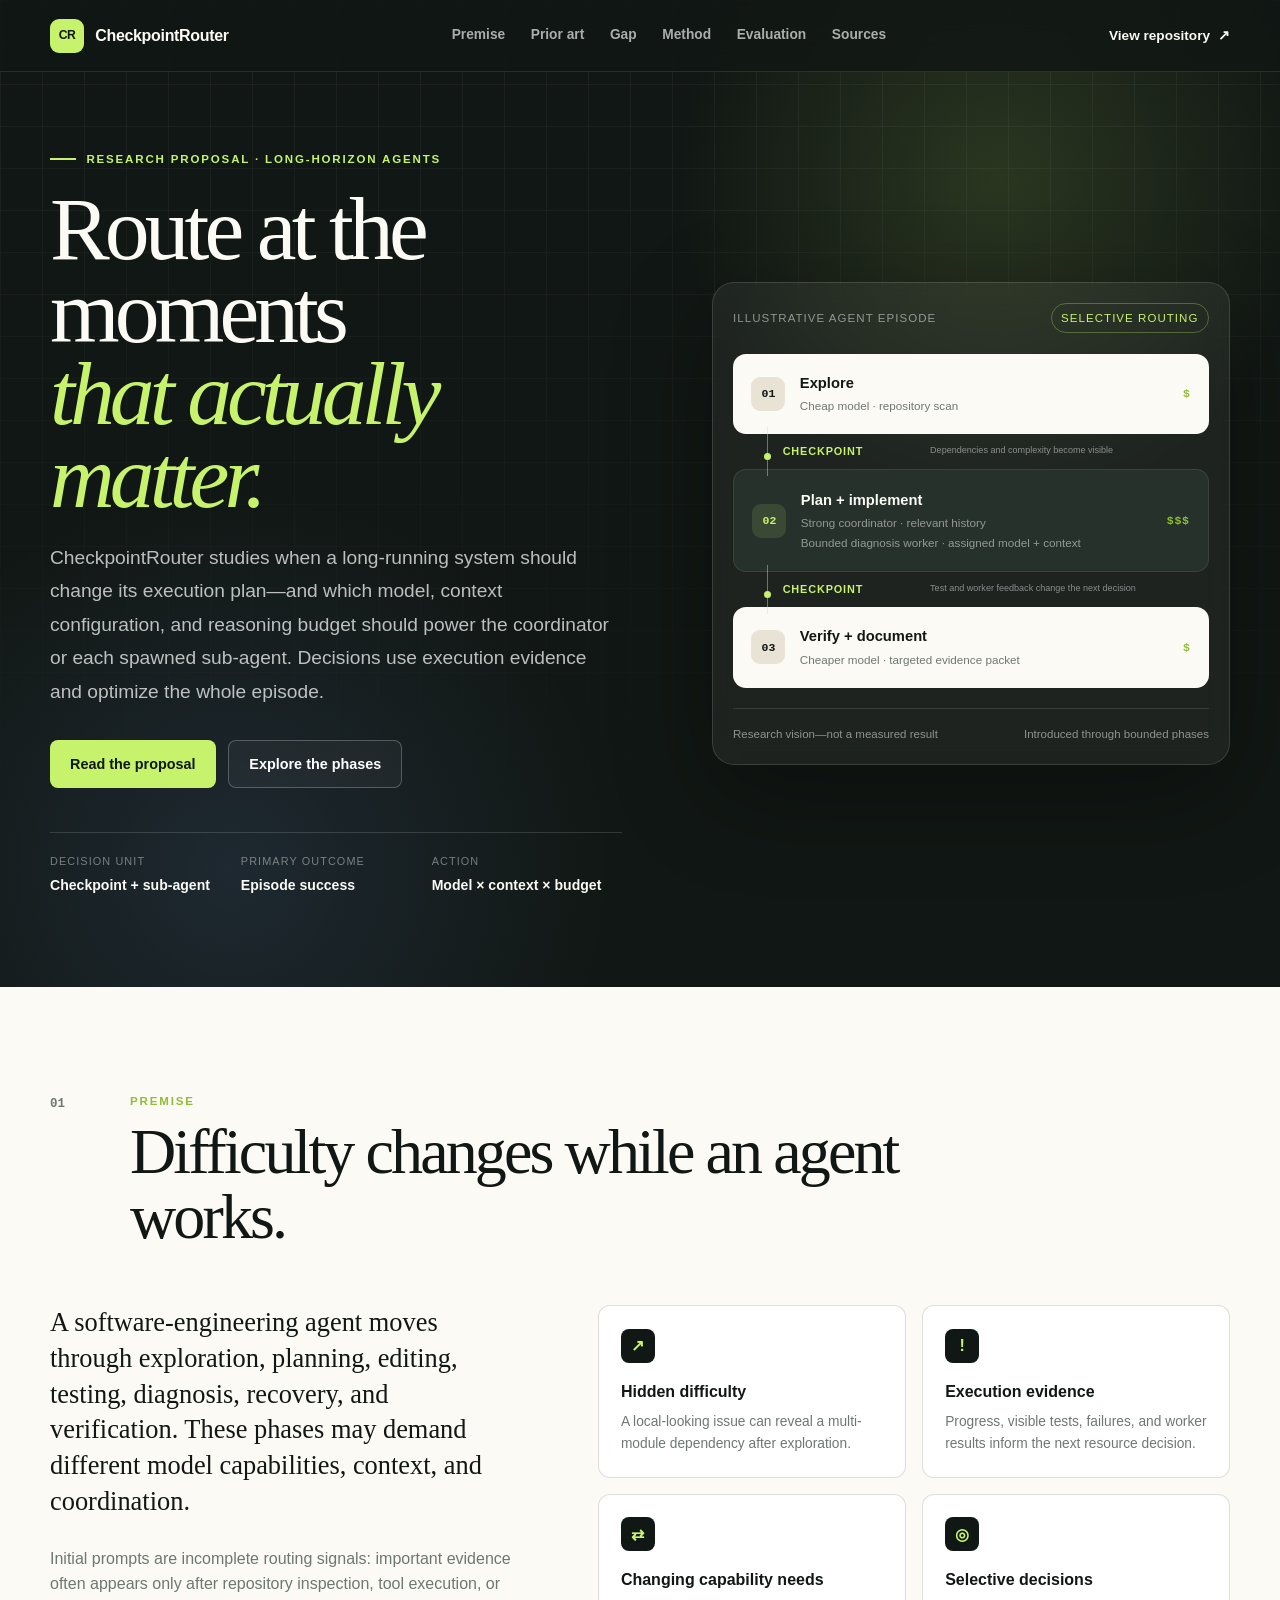
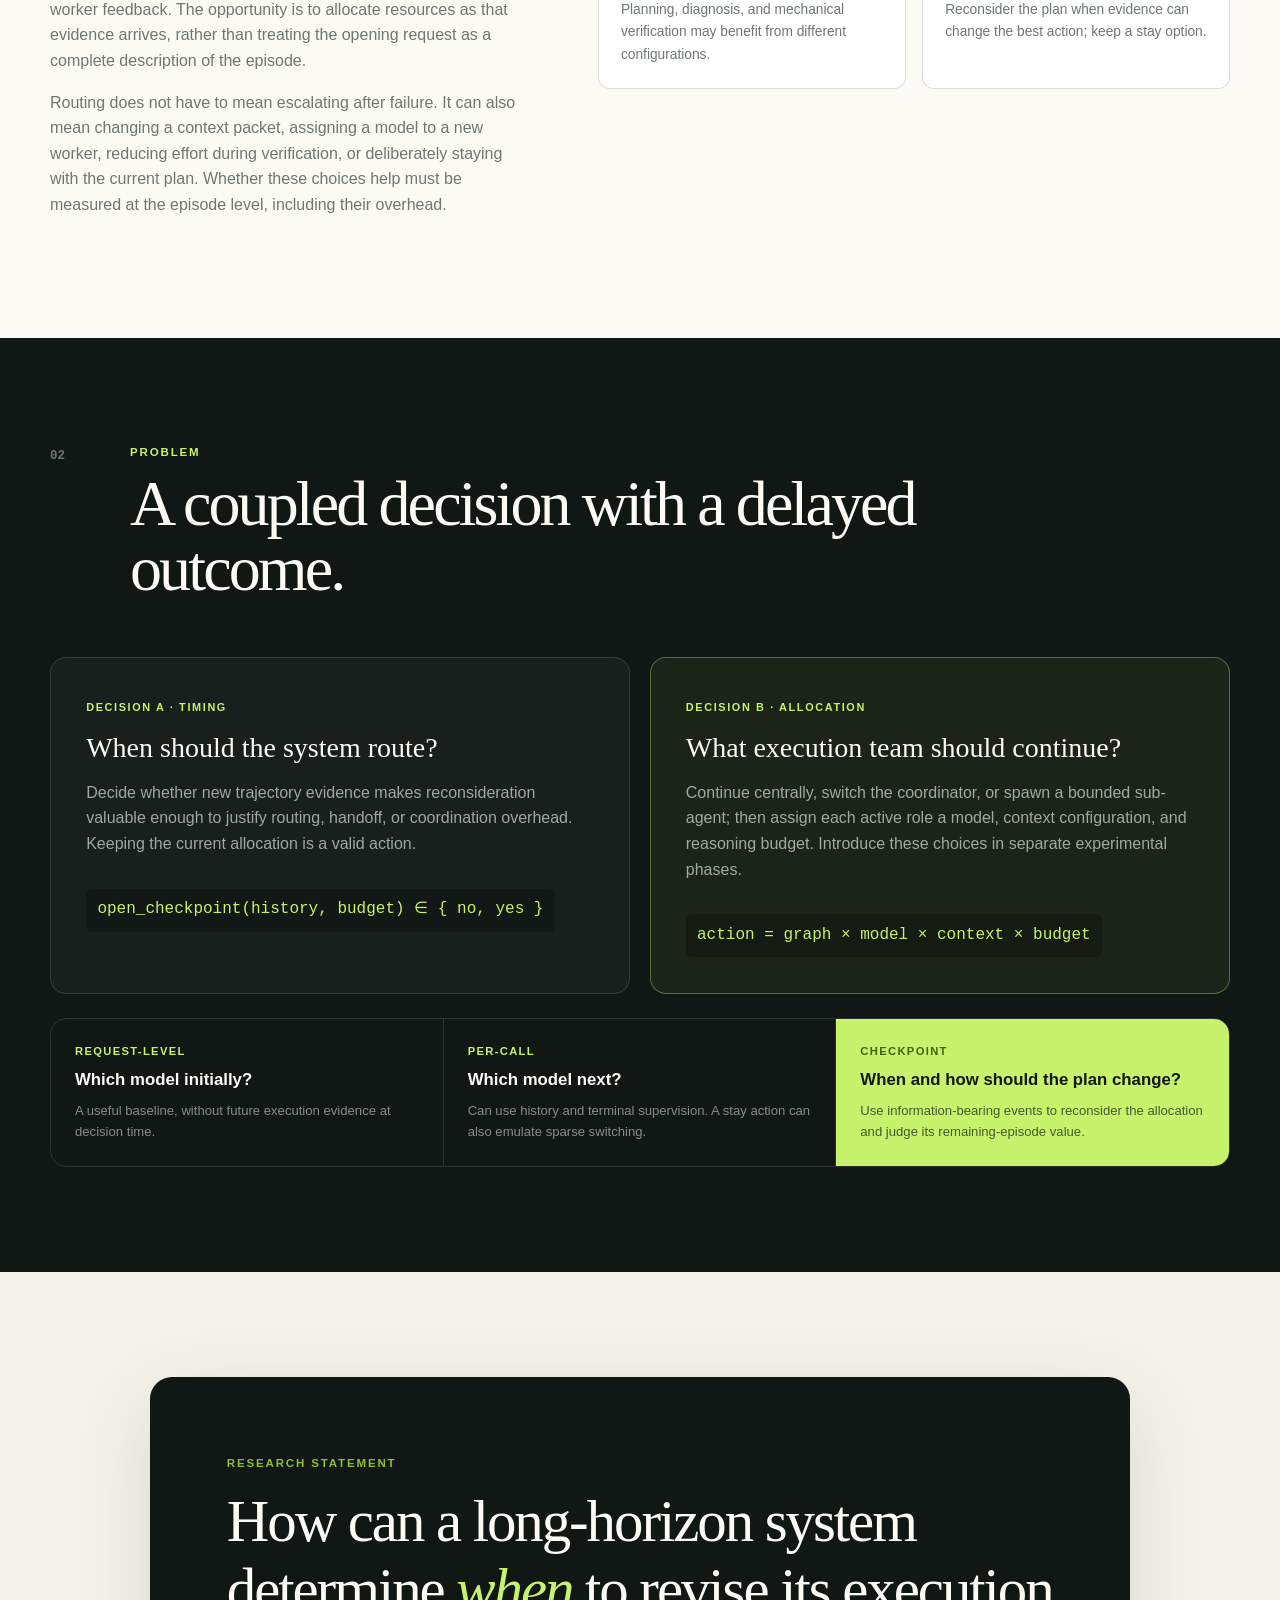
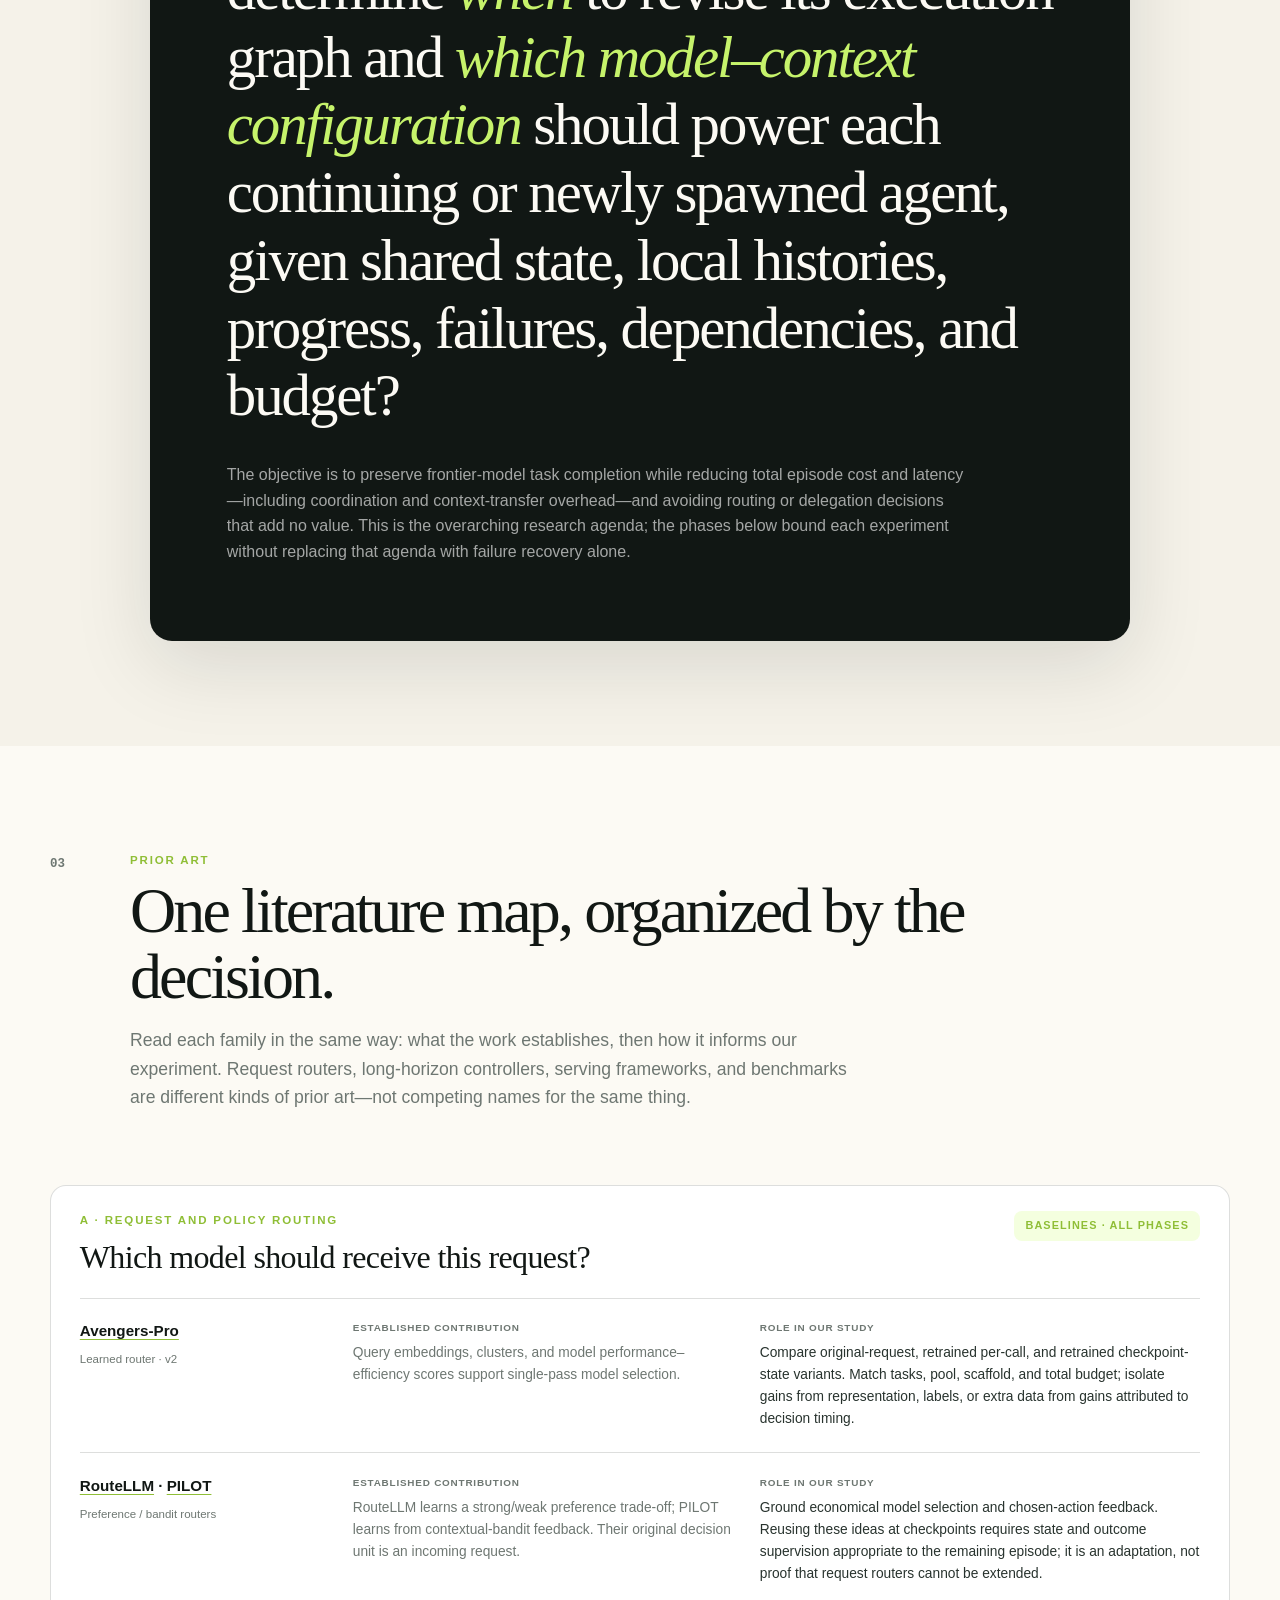
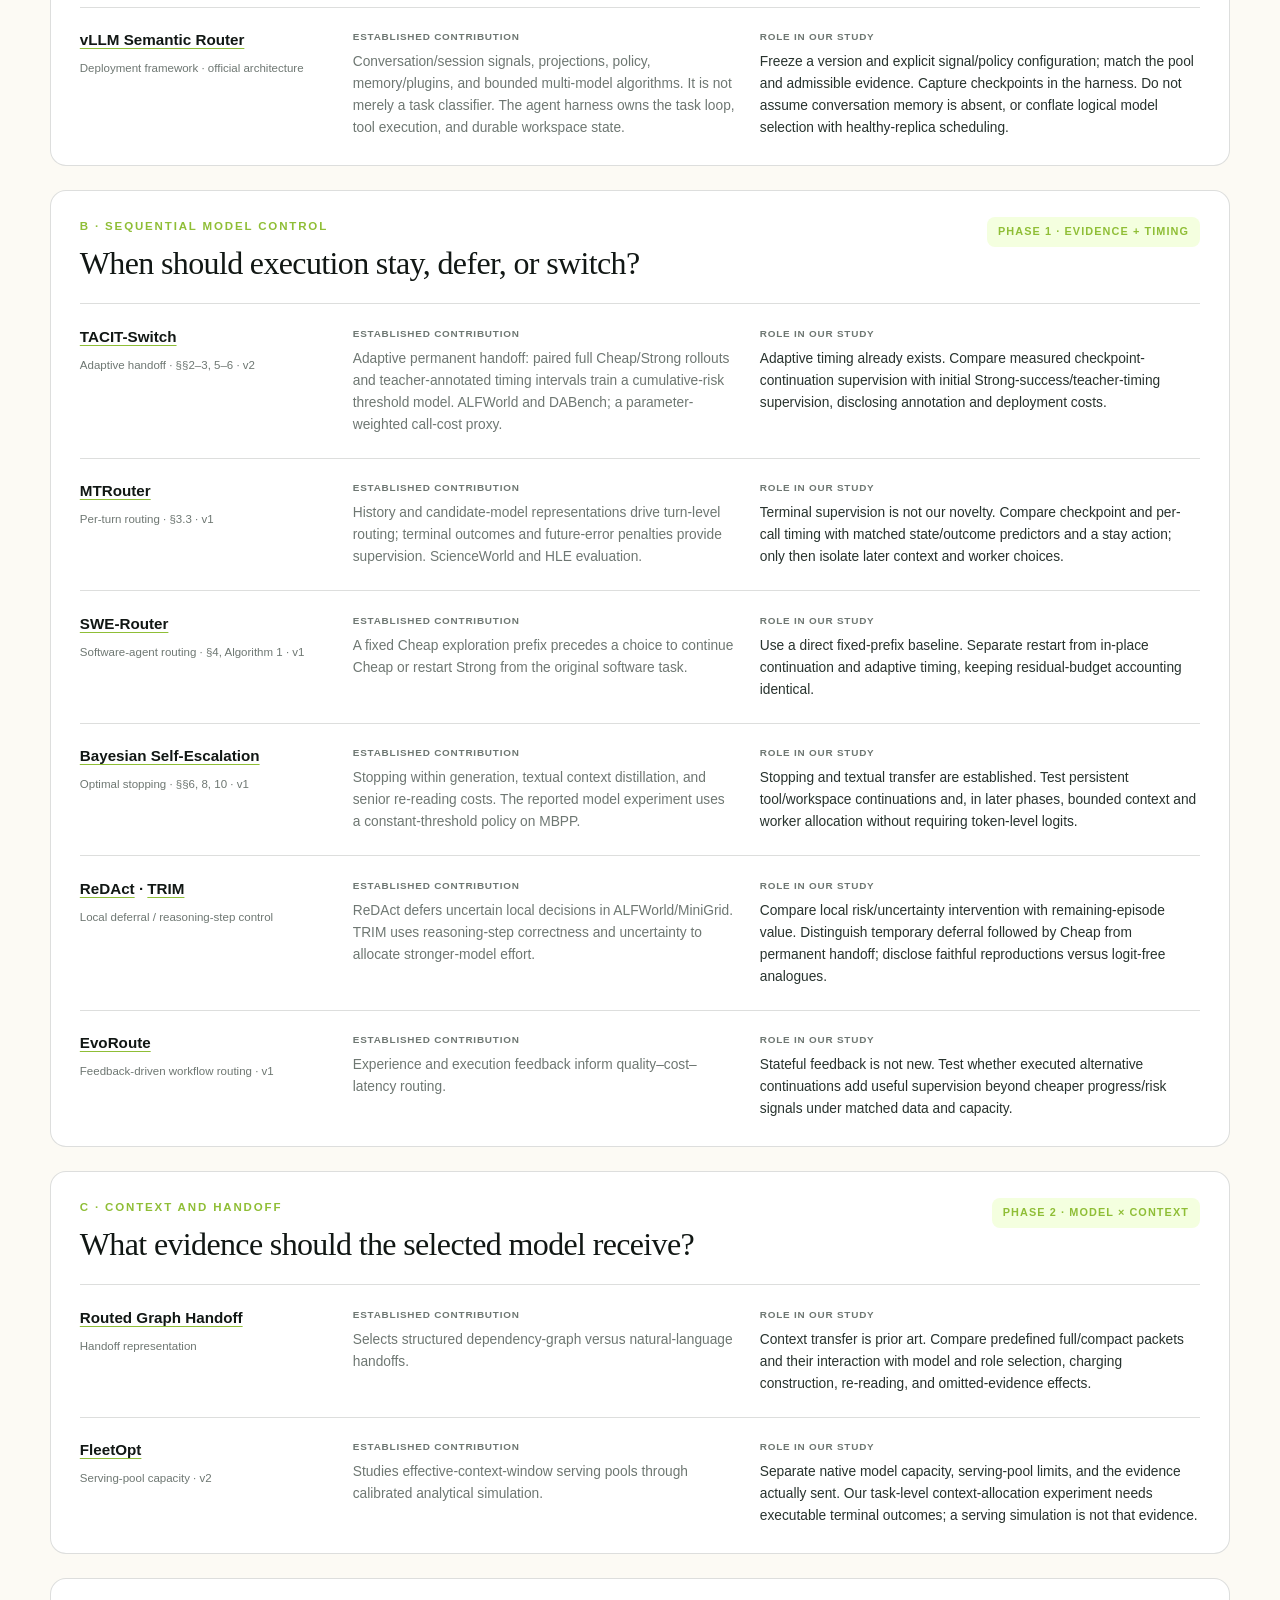
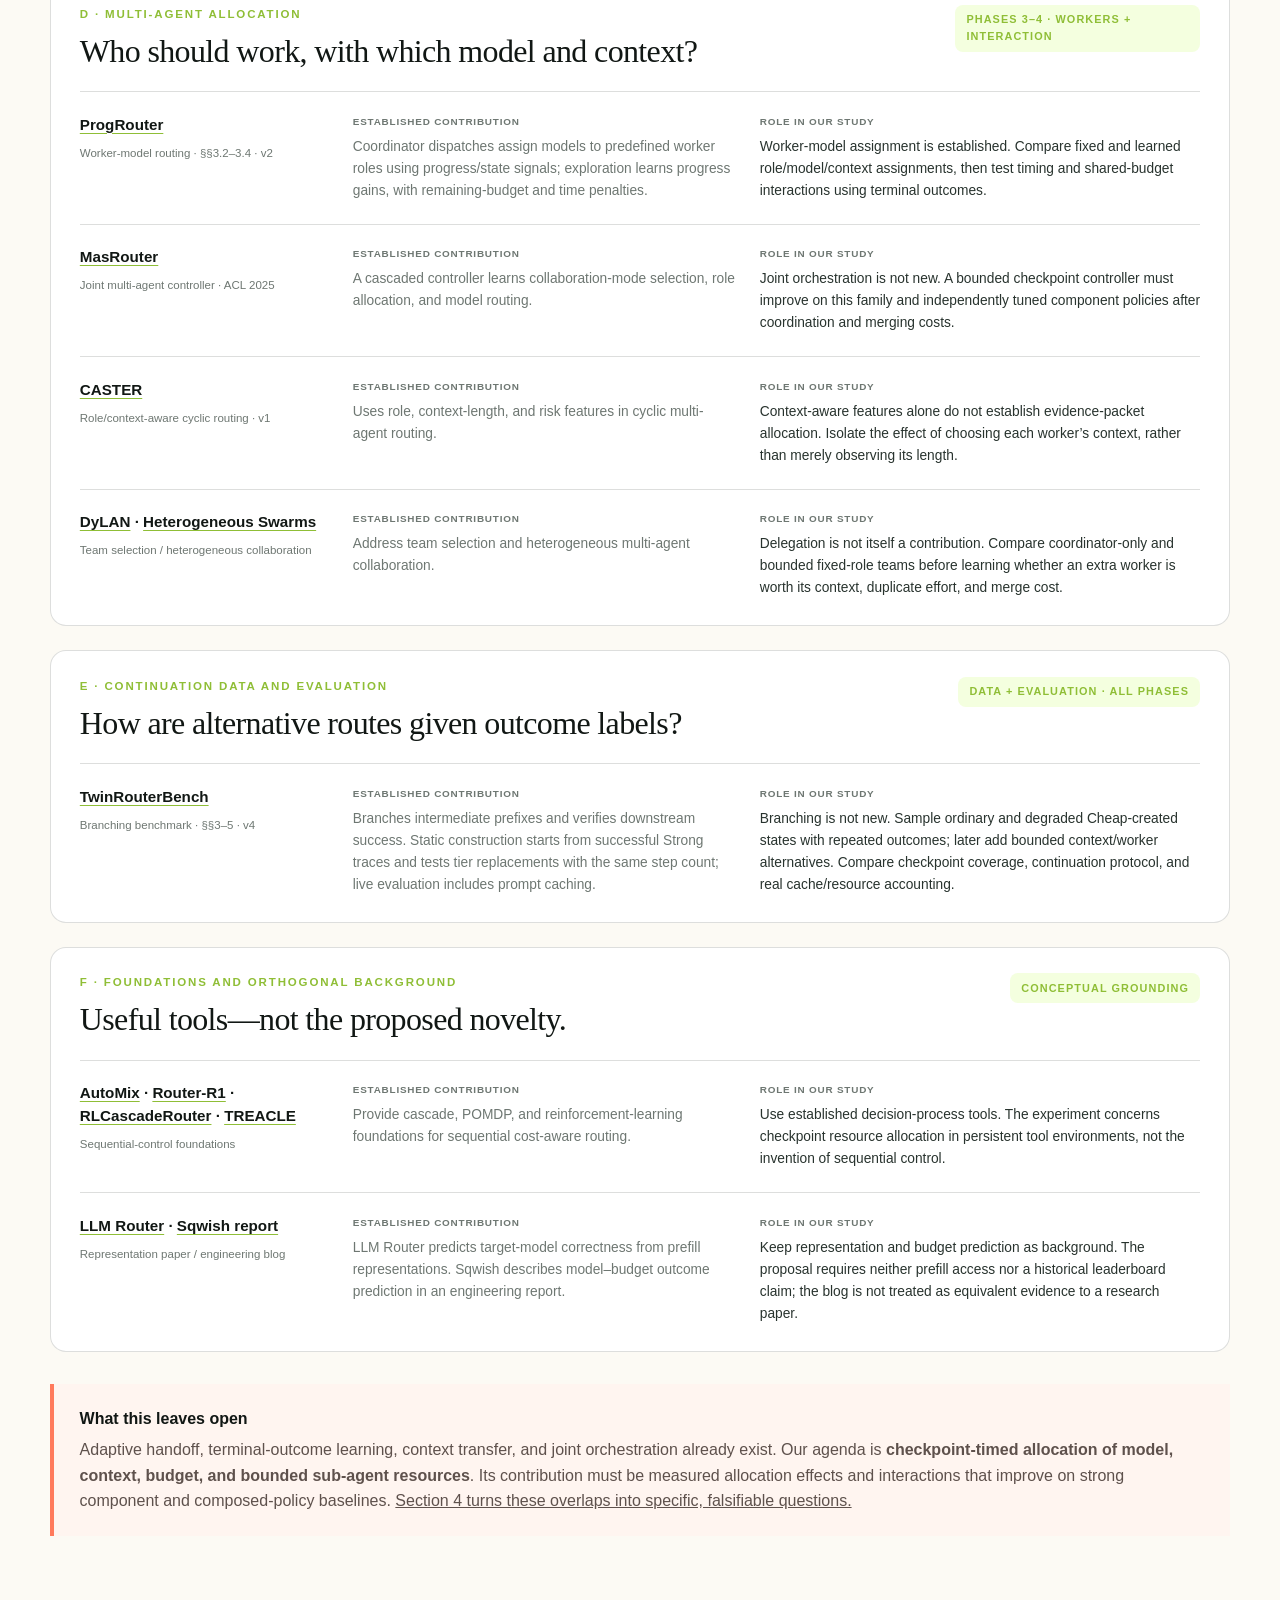
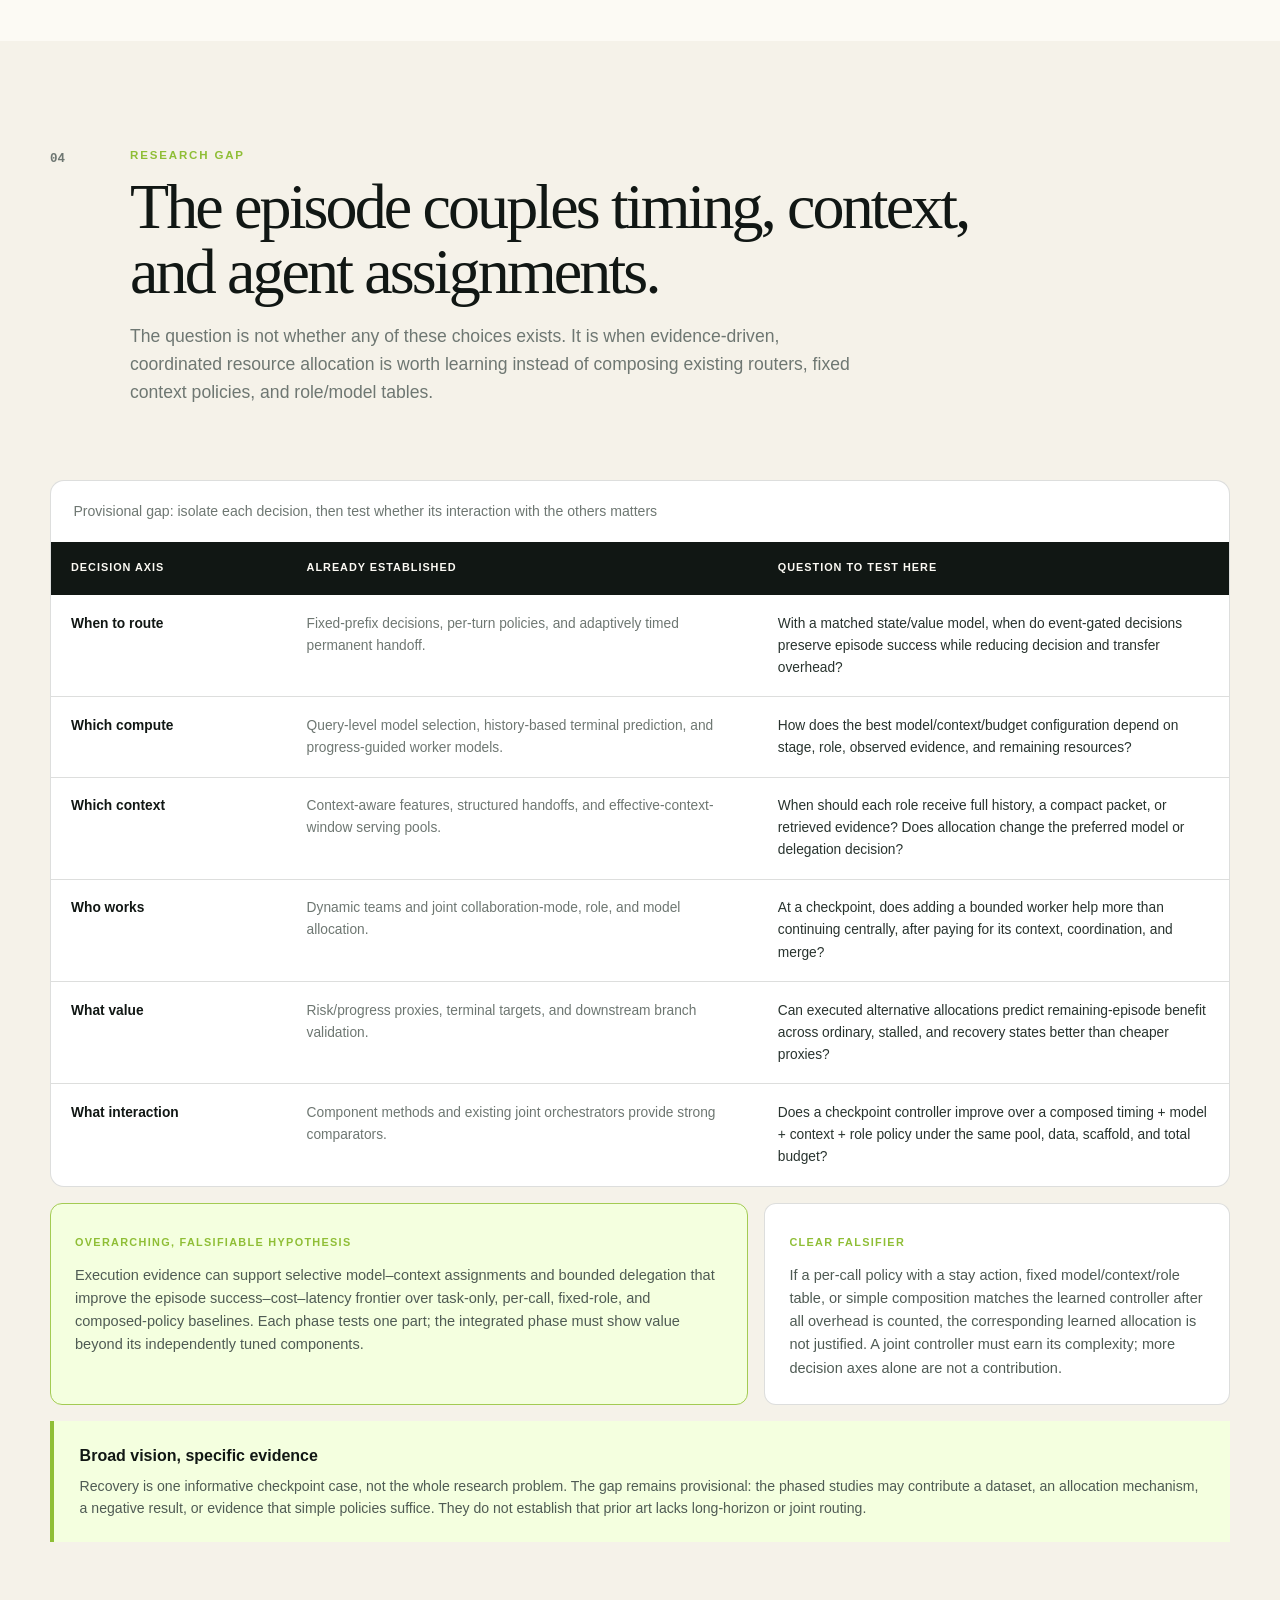
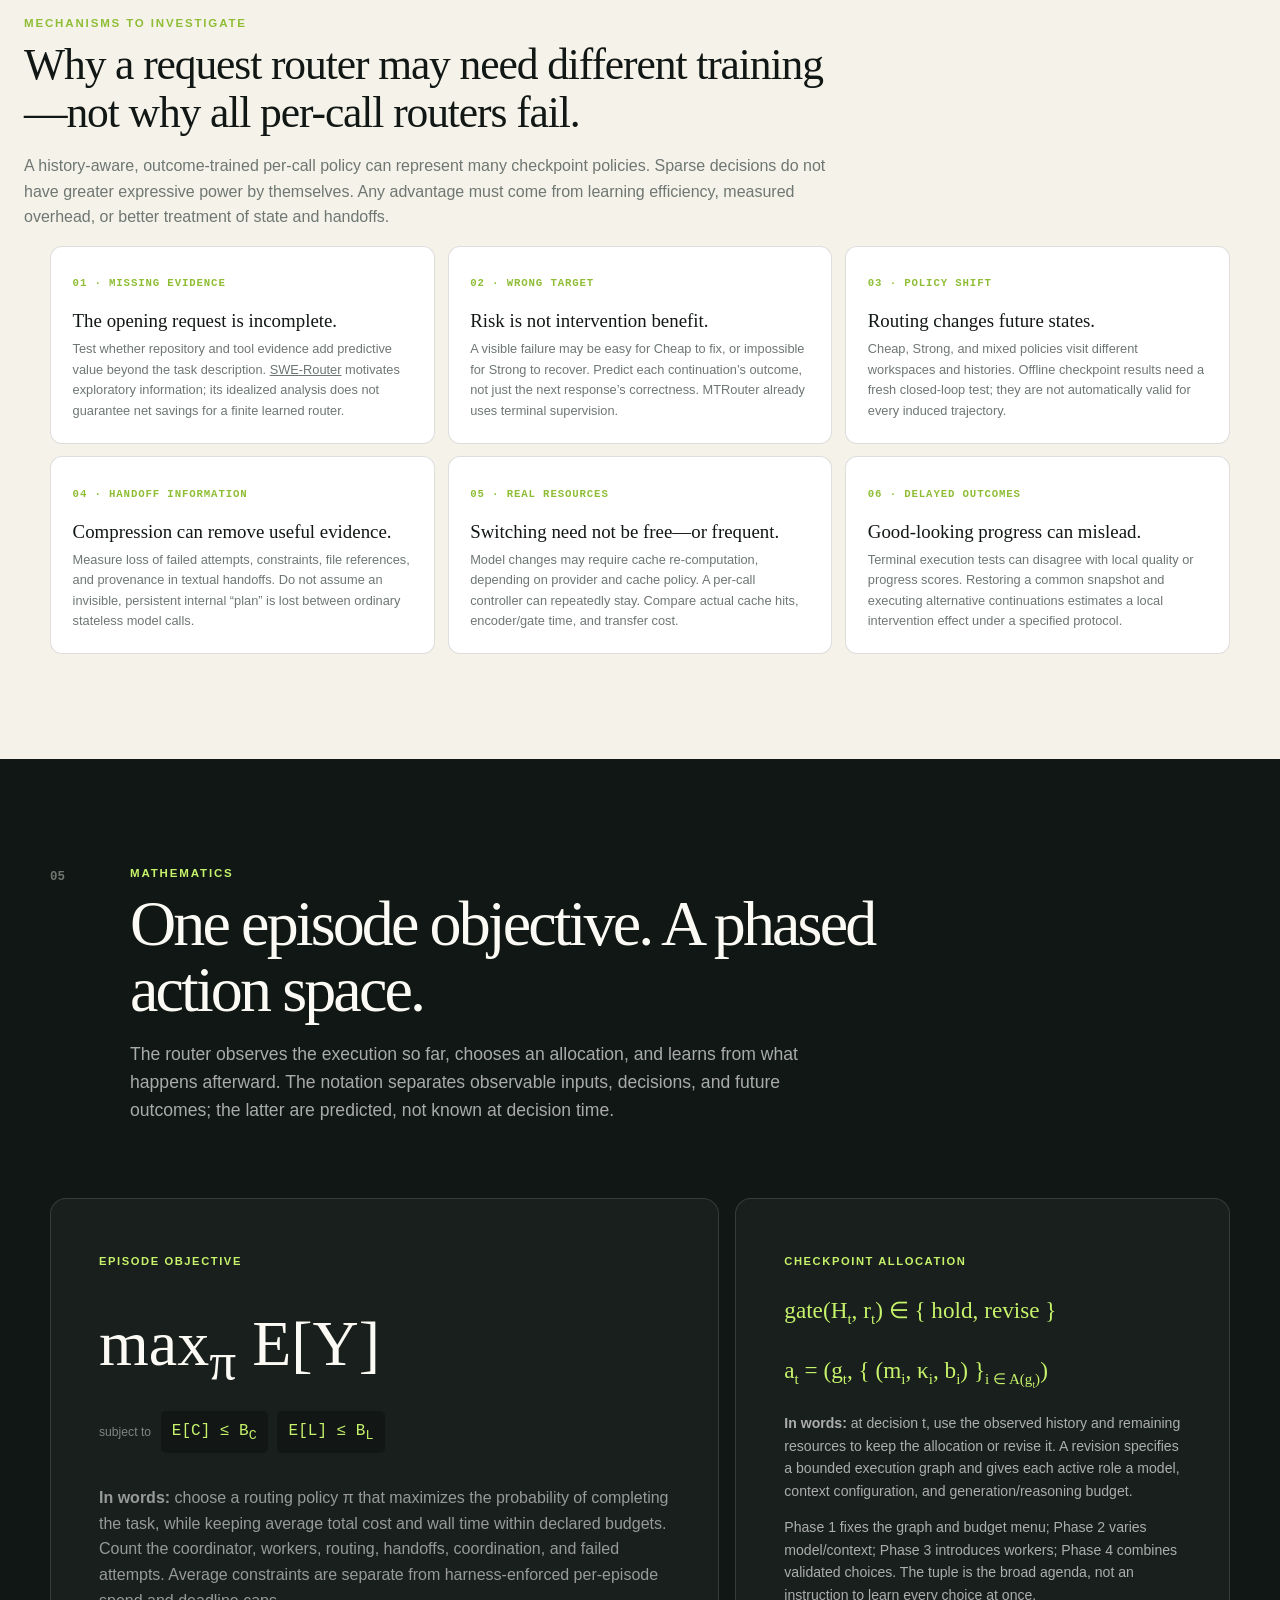
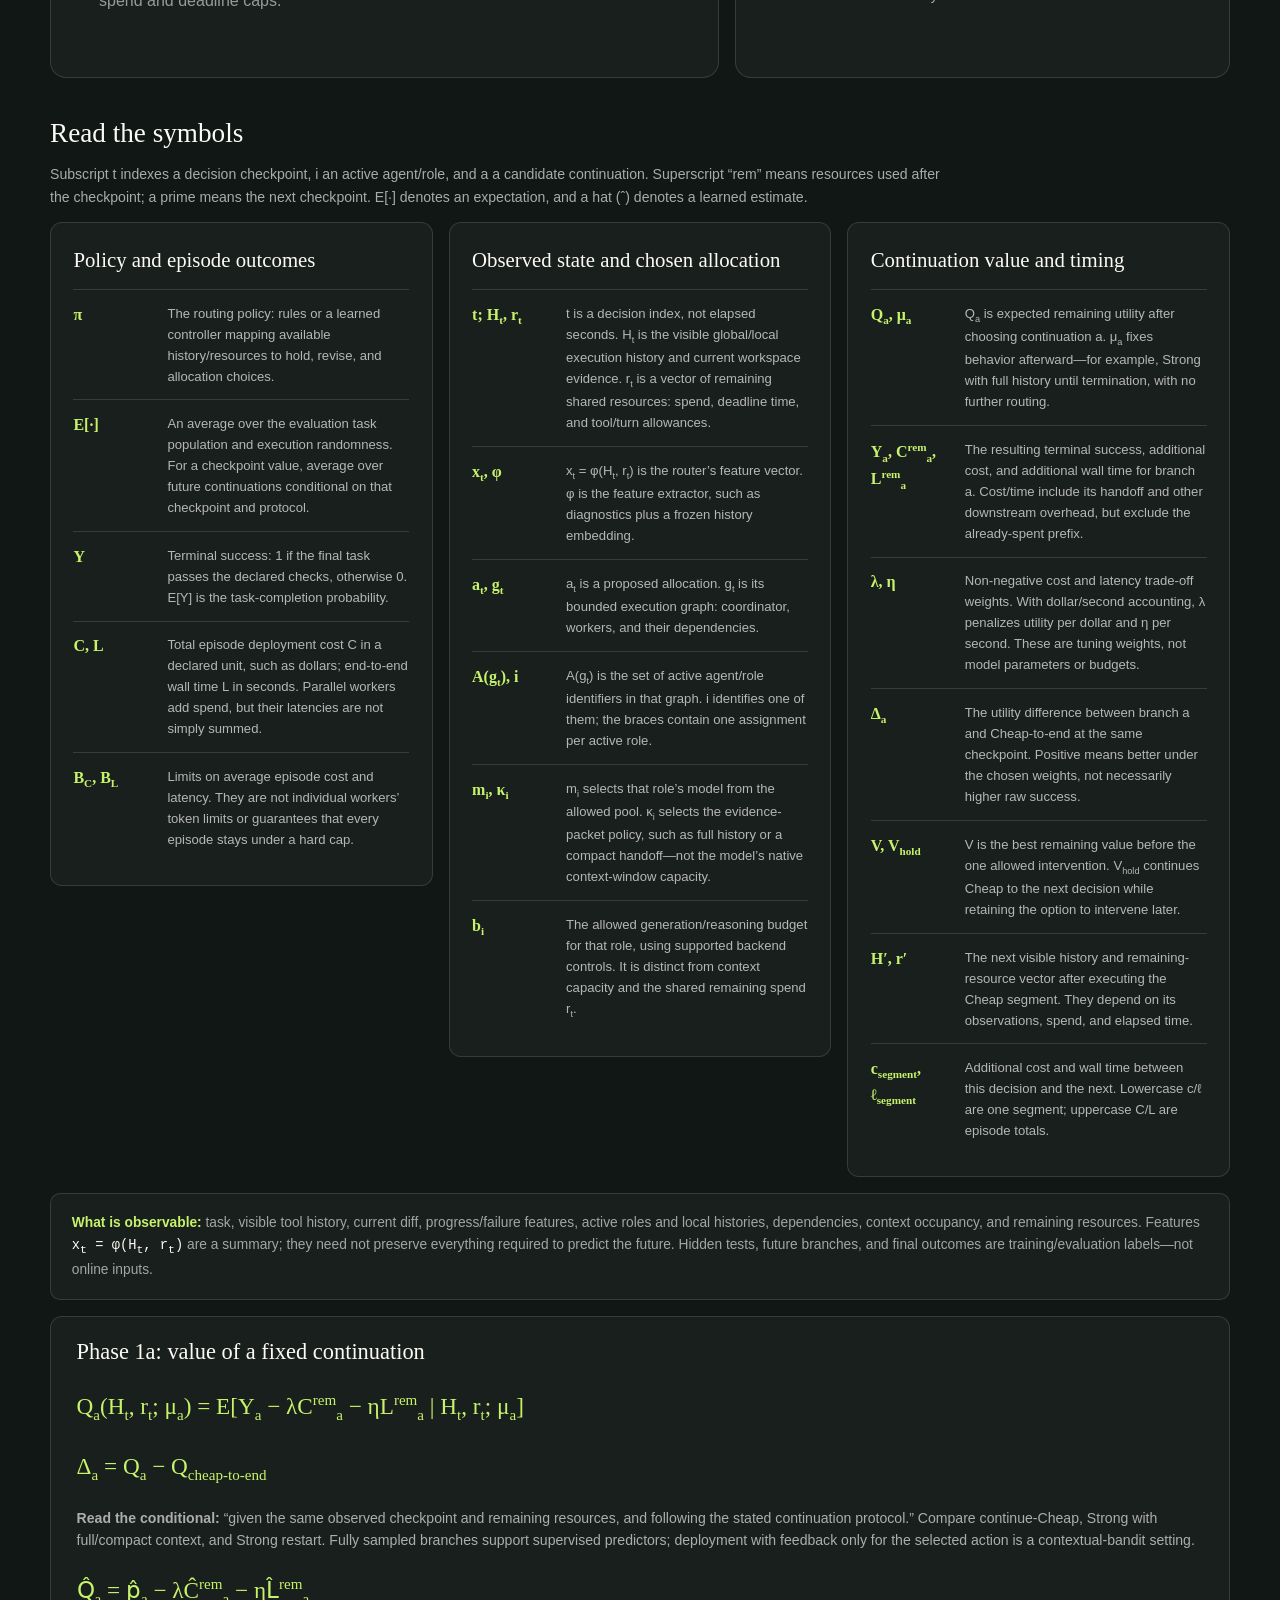
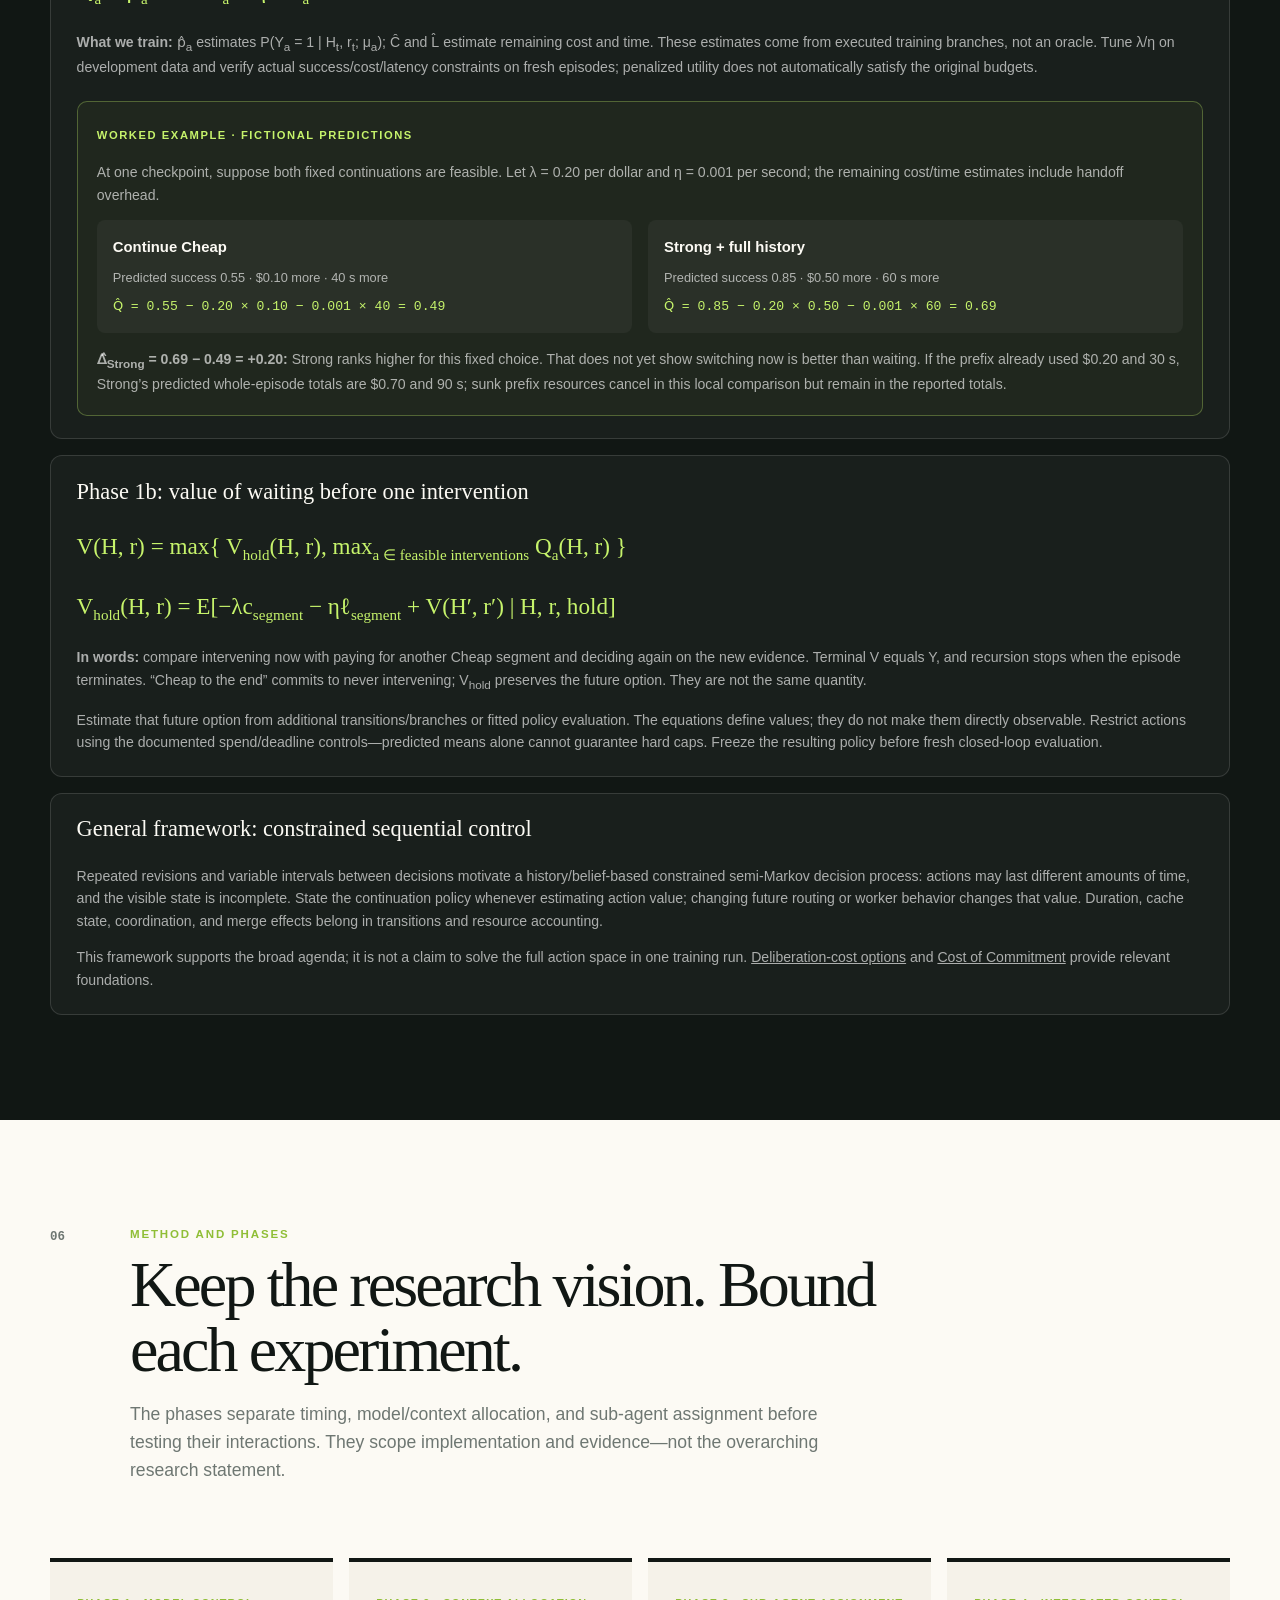
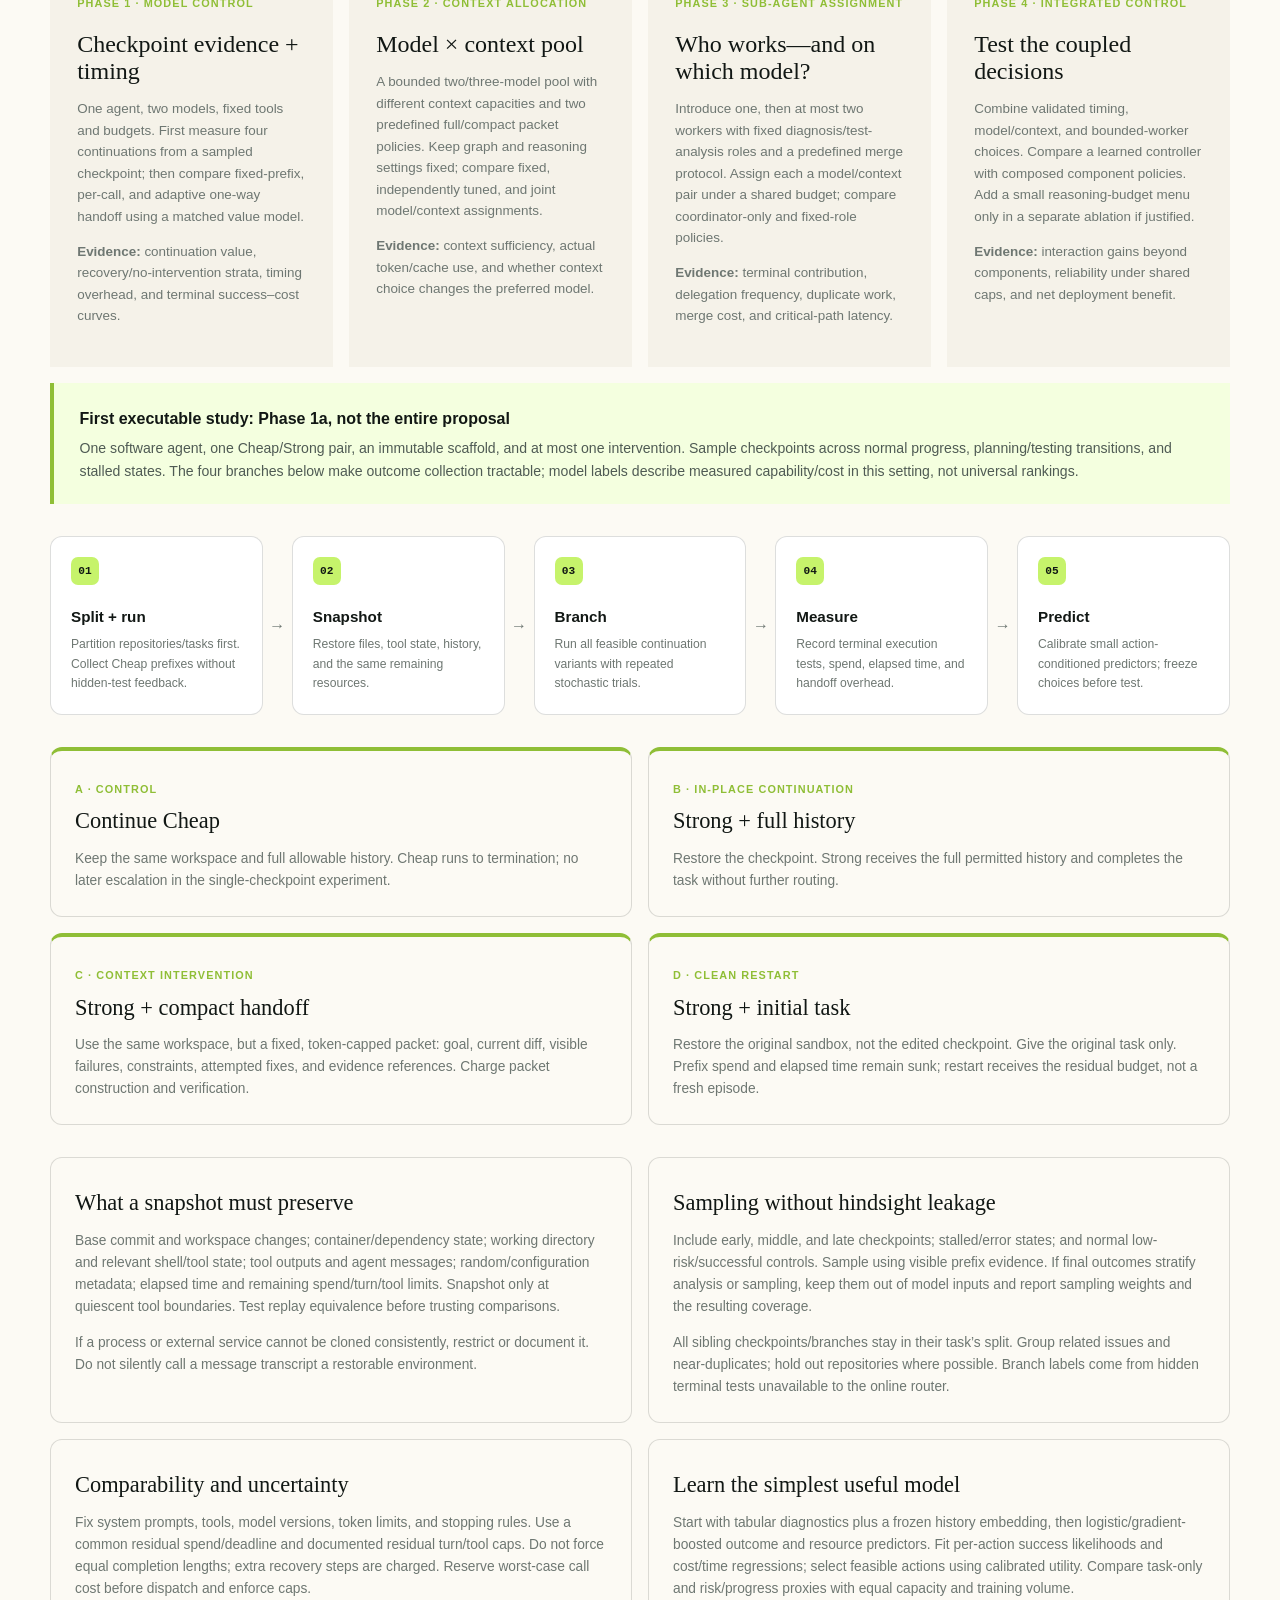
==== docs/index.html @ b7d8147a "Align prior art and explain checkpoint routing notation" ====
<!doctype html>
<html lang="en">
  <head>
    <meta charset="utf-8" />
    <meta name="viewport" content="width=device-width, initial-scale=1" />
    <meta name="description" content="CheckpointRouter: checkpoint-aware model, context, budget, and sub-agent routing for long-horizon AI systems, with a phased experimental plan." />
    <meta name="theme-color" content="#111714" />
    <meta property="og:title" content="CheckpointRouter — Long-Horizon Agent Routing" />
    <meta property="og:description" content="Selective model, context, and sub-agent routing at meaningful execution checkpoints. Broad research vision, bounded experimental phases." />
    <meta property="og:type" content="website" />
    <title>CheckpointRouter — Long-Horizon Agent Routing</title>
    <link rel="icon" href="assets/favicon.svg" type="image/svg+xml" />
    <link rel="stylesheet" href="styles.css" />
    <script src="app.js" defer></script>
  </head>
  <body>
    <a class="skip-link" href="#main">Skip to content</a>
    <header class="site-header" data-header>
      <a class="brand" href="#top" aria-label="CheckpointRouter home">
        <span class="brand-mark" aria-hidden="true">CR</span><span>CheckpointRouter</span>
      </a>
      <nav class="desktop-nav" aria-label="Primary navigation">
        <a href="#premise">Premise</a><a href="#prior-art">Prior art</a><a href="#gap">Gap</a>
        <a href="#method">Method</a><a href="#evaluation">Evaluation</a><a href="#sources">Sources</a>
      </nav>
      <details class="mobile-nav" data-mobile-nav>
        <summary>Contents</summary>
        <nav aria-label="Mobile navigation">
          <a href="#premise">Premise</a><a href="#research-statement">Research question</a>
          <a href="#prior-art">Prior art</a><a href="#gap">Research gap</a>
          <a href="#formalization">Mathematics</a><a href="#method">Method</a>
          <a href="#phases">Experimental phases</a><a href="#data">Data</a><a href="#evaluation">Evaluation</a>
          <a href="#opportunity">Context &amp; sub-agent opportunities</a><a href="#sources">Sources</a>
        </nav>
      </details>
      <a class="header-cta" href="https://github.com/cs24mtech15016-oss/ai-gateway-ops" target="_blank" rel="noreferrer">
        View repository <span aria-hidden="true">↗</span>
      </a>
    </header>

    <main id="main">
      <section class="hero" id="top">
        <div class="hero-grid">
          <div class="hero-copy reveal">
            <div class="eyebrow"><span></span> Research proposal · long-horizon agents</div>
            <h1>Route at the moments <em>that actually matter.</em></h1>
            <p class="hero-lede">
              CheckpointRouter studies when a long-running system should change its execution
              plan—and which model, context configuration, and reasoning budget should power the
              coordinator or each spawned sub-agent. Decisions use execution evidence and optimize
              the whole episode.
            </p>
            <div class="hero-actions">
              <a class="button button-primary" href="#research-statement">Read the proposal</a>
              <a class="button button-secondary" href="#phases">Explore the phases</a>
            </div>
            <dl class="hero-facts" aria-label="Research scope">
              <div><dt>Decision unit</dt><dd>Checkpoint + sub-agent</dd></div>
              <div><dt>Primary outcome</dt><dd>Episode success</dd></div>
              <div><dt>Action</dt><dd>Model × context × budget</dd></div>
            </dl>
          </div>
          <div class="episode-card reveal" aria-label="Illustrative long-horizon episode; not a reported result or the full Phase 1 protocol">
            <div class="card-topline"><span>Illustrative agent episode</span><span class="live-pill">selective routing</span></div>
            <div class="episode-flow">
              <article class="episode-step is-cheap">
                <span class="step-index">01</span><div><strong>Explore</strong><small>Cheap model · repository scan</small></div><span class="cost">$</span>
              </article>
              <div class="checkpoint"><span>Checkpoint</span><small>Dependencies and complexity become visible</small></div>
              <article class="episode-step is-strong">
                <span class="step-index">02</span><div><strong>Plan + implement</strong><small>Strong coordinator · relevant history</small><small>Bounded diagnosis worker · assigned model + context</small></div><span class="cost">$$$</span>
              </article>
              <div class="checkpoint"><span>Checkpoint</span><small>Test and worker feedback change the next decision</small></div>
              <article class="episode-step is-cheap">
                <span class="step-index">03</span><div><strong>Verify + document</strong><small>Cheaper model · targeted evidence packet</small></div><span class="cost">$</span>
              </article>
            </div>
            <div class="episode-footer"><span>Research vision—not a measured result</span><span>Introduced through bounded phases</span></div>
          </div>
        </div>
      </section>

      <section class="section section-light" id="premise">
        <div class="section-heading reveal"><span class="section-number">01</span><div><p class="kicker">Premise</p><h2>Difficulty changes while an agent works.</h2></div></div>
        <div class="premise-layout">
          <div class="prose reveal">
            <p class="lead">A software-engineering agent moves through exploration, planning, editing, testing, diagnosis, recovery, and verification. These phases may demand different model capabilities, context, and coordination.</p>
            <p>
              Initial prompts are incomplete routing signals: important evidence often appears only
              after repository inspection, tool execution, or worker feedback. The opportunity is to
              allocate resources as that evidence arrives, rather than treating the opening request
              as a complete description of the episode.
            </p>
            <p>
              Routing does not have to mean escalating after failure. It can also mean changing a
              context packet, assigning a model to a new worker, reducing effort during verification,
              or deliberately staying with the current plan. Whether these choices help must be
              measured at the episode level, including their overhead.
            </p>
          </div>
          <div class="premise-cards reveal">
            <article><span class="icon-box">↗</span><h3>Hidden difficulty</h3><p>A local-looking issue can reveal a multi-module dependency after exploration.</p></article>
            <article><span class="icon-box">!</span><h3>Execution evidence</h3><p>Progress, visible tests, failures, and worker results inform the next resource decision.</p></article>
            <article><span class="icon-box">⇄</span><h3>Changing capability needs</h3><p>Planning, diagnosis, and mechanical verification may benefit from different configurations.</p></article>
            <article><span class="icon-box">◎</span><h3>Selective decisions</h3><p>Reconsider the plan when evidence can change the best action; keep a stay option.</p></article>
          </div>
        </div>
      </section>

      <section class="section section-dark" id="problem">
        <div class="section-heading reveal"><span class="section-number">02</span><div><p class="kicker">Problem</p><h2>A coupled decision with a delayed outcome.</h2></div></div>
        <div class="decision-grid reveal">
          <article class="decision-card">
            <span class="decision-label">Decision A · Timing</span><h3>When should the system route?</h3>
            <p>Decide whether new trajectory evidence makes reconsideration valuable enough to justify routing, handoff, or coordination overhead. Keeping the current allocation is a valid action.</p>
            <code>open_checkpoint(history, budget) ∈ { no, yes }</code>
          </article>
          <article class="decision-card decision-card-accent">
            <span class="decision-label">Decision B · Allocation</span><h3>What execution team should continue?</h3>
            <p>Continue centrally, switch the coordinator, or spawn a bounded sub-agent; then assign each active role a model, context configuration, and reasoning budget. Introduce these choices in separate experimental phases.</p>
            <code>action = graph × model × context × budget</code>
          </article>
        </div>
        <div class="comparison-strip reveal" aria-label="Different routing decisions, not a ranking of expressive power">
          <article><span>Request-level</span><strong>Which model initially?</strong><p>A useful baseline, without future execution evidence at decision time.</p></article>
          <article><span>Per-call</span><strong>Which model next?</strong><p>Can use history and terminal supervision. A stay action can also emulate sparse switching.</p></article>
          <article class="is-selected"><span>Checkpoint</span><strong>When and how should the plan change?</strong><p>Use information-bearing events to reconsider the allocation and judge its remaining-episode value.</p></article>
        </div>
      </section>

      <section class="section section-paper" id="research-statement">
        <div class="statement-card reveal">
          <p class="kicker">Research statement</p>
          <blockquote>How can a long-horizon system determine <em>when</em> to revise its execution graph and <em>which model–context configuration</em> should power each continuing or newly spawned agent, given shared state, local histories, progress, failures, dependencies, and budget?</blockquote>
          <p>The objective is to preserve frontier-model task completion while reducing total episode cost and latency—including coordination and context-transfer overhead—and avoiding routing or delegation decisions that add no value. This is the overarching research agenda; the phases below bound each experiment without replacing that agenda with failure recovery alone.</p>
        </div>
      </section>

      <section class="section section-light" id="prior-art">
        <div class="section-heading reveal"><span class="section-number">03</span><div>
          <p class="kicker">Prior art</p><h2>One literature map, organized by the decision.</h2>
          <p class="section-intro">Read each family in the same way: what the work establishes, then how it informs our experiment. Request routers, long-horizon controllers, serving frameworks, and benchmarks are different kinds of prior art—not competing names for the same thing.</p>
        </div></div>
        <div class="literature-map">
          <article class="literature-family reveal" aria-labelledby="literature-request">
            <header class="literature-heading"><div><p class="kicker">A · Request and policy routing</p><h3 id="literature-request">Which model should receive this request?</h3></div><span class="phase-tag">Baselines · all phases</span></header>
            <div class="literature-entry">
              <div class="literature-work"><h4><a href="https://arxiv.org/abs/2508.12631v2" target="_blank" rel="noreferrer">Avengers-Pro</a></h4><small>Learned router · v2</small></div>
              <p><b class="literature-label">Established contribution</b>Query embeddings, clusters, and model performance–efficiency scores support single-pass model selection.</p>
              <p><b class="literature-label">Role in our study</b>Compare original-request, retrained per-call, and retrained checkpoint-state variants. Match tasks, pool, scaffold, and total budget; isolate gains from representation, labels, or extra data from gains attributed to decision timing.</p>
            </div>
            <div class="literature-entry">
              <div class="literature-work"><h4><a href="https://arxiv.org/abs/2406.18665" target="_blank" rel="noreferrer">RouteLLM</a> · <a href="https://arxiv.org/abs/2508.21141" target="_blank" rel="noreferrer">PILOT</a></h4><small>Preference / bandit routers</small></div>
              <p><b class="literature-label">Established contribution</b>RouteLLM learns a strong/weak preference trade-off; PILOT learns from contextual-bandit feedback. Their original decision unit is an incoming request.</p>
              <p><b class="literature-label">Role in our study</b>Ground economical model selection and chosen-action feedback. Reusing these ideas at checkpoints requires state and outcome supervision appropriate to the remaining episode; it is an adaptation, not proof that request routers cannot be extended.</p>
            </div>
            <div class="literature-entry">
              <div class="literature-work"><h4><a href="https://github.com/vllm-project/semantic-router/blob/main/website/docs/overview/semantic-router-overview.md" target="_blank" rel="noreferrer">vLLM Semantic Router</a></h4><small>Deployment framework · official architecture</small></div>
              <p><b class="literature-label">Established contribution</b>Conversation/session signals, projections, policy, memory/plugins, and bounded multi-model algorithms. It is not merely a task classifier. The agent harness owns the task loop, tool execution, and durable workspace state.</p>
              <p><b class="literature-label">Role in our study</b>Freeze a version and explicit signal/policy configuration; match the pool and admissible evidence. Capture checkpoints in the harness. Do not assume conversation memory is absent, or conflate logical model selection with healthy-replica scheduling.</p>
            </div>
          </article>

          <article class="literature-family reveal" aria-labelledby="literature-timing">
            <header class="literature-heading"><div><p class="kicker">B · Sequential model control</p><h3 id="literature-timing">When should execution stay, defer, or switch?</h3></div><span class="phase-tag">Phase 1 · evidence + timing</span></header>
            <div class="literature-entry">
              <div class="literature-work"><h4><a href="https://arxiv.org/html/2608.27911v2#S2" target="_blank" rel="noreferrer">TACIT-Switch</a></h4><small>Adaptive handoff · §§2–3, 5–6 · v2</small></div>
              <p><b class="literature-label">Established contribution</b>Adaptive permanent handoff: paired full Cheap/Strong rollouts and teacher-annotated timing intervals train a cumulative-risk threshold model. ALFWorld and DABench; a parameter-weighted call-cost proxy.</p>
              <p><b class="literature-label">Role in our study</b>Adaptive timing already exists. Compare measured checkpoint-continuation supervision with initial Strong-success/teacher-timing supervision, disclosing annotation and deployment costs.</p>
            </div>
            <div class="literature-entry">
              <div class="literature-work"><h4><a href="https://arxiv.org/html/2604.23530v1#S3" target="_blank" rel="noreferrer">MTRouter</a></h4><small>Per-turn routing · §3.3 · v1</small></div>
              <p><b class="literature-label">Established contribution</b>History and candidate-model representations drive turn-level routing; terminal outcomes and future-error penalties provide supervision. ScienceWorld and HLE evaluation.</p>
              <p><b class="literature-label">Role in our study</b>Terminal supervision is not our novelty. Compare checkpoint and per-call timing with matched state/outcome predictors and a stay action; only then isolate later context and worker choices.</p>
            </div>
            <div class="literature-entry">
              <div class="literature-work"><h4><a href="https://arxiv.org/html/2607.00053v1#S4" target="_blank" rel="noreferrer">SWE-Router</a></h4><small>Software-agent routing · §4, Algorithm 1 · v1</small></div>
              <p><b class="literature-label">Established contribution</b>A fixed Cheap exploration prefix precedes a choice to continue Cheap or restart Strong from the original software task.</p>
              <p><b class="literature-label">Role in our study</b>Use a direct fixed-prefix baseline. Separate restart from in-place continuation and adaptive timing, keeping residual-budget accounting identical.</p>
            </div>
            <div class="literature-entry">
              <div class="literature-work"><h4><a href="https://arxiv.org/html/2608.24087v1#S6" target="_blank" rel="noreferrer">Bayesian Self-Escalation</a></h4><small>Optimal stopping · §§6, 8, 10 · v1</small></div>
              <p><b class="literature-label">Established contribution</b>Stopping within generation, textual context distillation, and senior re-reading costs. The reported model experiment uses a constant-threshold policy on MBPP.</p>
              <p><b class="literature-label">Role in our study</b>Stopping and textual transfer are established. Test persistent tool/workspace continuations and, in later phases, bounded context and worker allocation without requiring token-level logits.</p>
            </div>
            <div class="literature-entry">
              <div class="literature-work"><h4><a href="https://arxiv.org/abs/2604.07036" target="_blank" rel="noreferrer">ReDAct</a> · <a href="https://proceedings.iclr.cc/paper_files/paper/2026/hash/06b33e277e6c48f361621717c49cde22-Abstract-Conference.html" target="_blank" rel="noreferrer">TRIM</a></h4><small>Local deferral / reasoning-step control</small></div>
              <p><b class="literature-label">Established contribution</b>ReDAct defers uncertain local decisions in ALFWorld/MiniGrid. TRIM uses reasoning-step correctness and uncertainty to allocate stronger-model effort.</p>
              <p><b class="literature-label">Role in our study</b>Compare local risk/uncertainty intervention with remaining-episode value. Distinguish temporary deferral followed by Cheap from permanent handoff; disclose faithful reproductions versus logit-free analogues.</p>
            </div>
            <div class="literature-entry">
              <div class="literature-work"><h4><a href="https://arxiv.org/html/2601.02695v1" target="_blank" rel="noreferrer">EvoRoute</a></h4><small>Feedback-driven workflow routing · v1</small></div>
              <p><b class="literature-label">Established contribution</b>Experience and execution feedback inform quality–cost–latency routing.</p>
              <p><b class="literature-label">Role in our study</b>Stateful feedback is not new. Test whether executed alternative continuations add useful supervision beyond cheaper progress/risk signals under matched data and capacity.</p>
            </div>
          </article>

          <article class="literature-family reveal" aria-labelledby="literature-context">
            <header class="literature-heading"><div><p class="kicker">C · Context and handoff</p><h3 id="literature-context">What evidence should the selected model receive?</h3></div><span class="phase-tag">Phase 2 · model × context</span></header>
            <div class="literature-entry">
              <div class="literature-work"><h4><a href="https://arxiv.org/abs/2608.25277" target="_blank" rel="noreferrer">Routed Graph Handoff</a></h4><small>Handoff representation</small></div>
              <p><b class="literature-label">Established contribution</b>Selects structured dependency-graph versus natural-language handoffs.</p>
              <p><b class="literature-label">Role in our study</b>Context transfer is prior art. Compare predefined full/compact packets and their interaction with model and role selection, charging construction, re-reading, and omitted-evidence effects.</p>
            </div>
            <div class="literature-entry">
              <div class="literature-work"><h4><a href="https://arxiv.org/abs/2603.17280v2" target="_blank" rel="noreferrer">FleetOpt</a></h4><small>Serving-pool capacity · v2</small></div>
              <p><b class="literature-label">Established contribution</b>Studies effective-context-window serving pools through calibrated analytical simulation.</p>
              <p><b class="literature-label">Role in our study</b>Separate native model capacity, serving-pool limits, and the evidence actually sent. Our task-level context-allocation experiment needs executable terminal outcomes; a serving simulation is not that evidence.</p>
            </div>
          </article>

          <article class="literature-family reveal" aria-labelledby="literature-workers">
            <header class="literature-heading"><div><p class="kicker">D · Multi-agent allocation</p><h3 id="literature-workers">Who should work, with which model and context?</h3></div><span class="phase-tag">Phases 3–4 · workers + interaction</span></header>
            <div class="literature-entry">
              <div class="literature-work"><h4><a href="https://arxiv.org/html/2608.25992v2#S3" target="_blank" rel="noreferrer">ProgRouter</a></h4><small>Worker-model routing · §§3.2–3.4 · v2</small></div>
              <p><b class="literature-label">Established contribution</b>Coordinator dispatches assign models to predefined worker roles using progress/state signals; exploration learns progress gains, with remaining-budget and time penalties.</p>
              <p><b class="literature-label">Role in our study</b>Worker-model assignment is established. Compare fixed and learned role/model/context assignments, then test timing and shared-budget interactions using terminal outcomes.</p>
            </div>
            <div class="literature-entry">
              <div class="literature-work"><h4><a href="https://aclanthology.org/2025.acl-long.757/" target="_blank" rel="noreferrer">MasRouter</a></h4><small>Joint multi-agent controller · ACL 2025</small></div>
              <p><b class="literature-label">Established contribution</b>A cascaded controller learns collaboration-mode selection, role allocation, and model routing.</p>
              <p><b class="literature-label">Role in our study</b>Joint orchestration is not new. A bounded checkpoint controller must improve on this family and independently tuned component policies after coordination and merging costs.</p>
            </div>
            <div class="literature-entry">
              <div class="literature-work"><h4><a href="https://arxiv.org/html/2601.19793v1" target="_blank" rel="noreferrer">CASTER</a></h4><small>Role/context-aware cyclic routing · v1</small></div>
              <p><b class="literature-label">Established contribution</b>Uses role, context-length, and risk features in cyclic multi-agent routing.</p>
              <p><b class="literature-label">Role in our study</b>Context-aware features alone do not establish evidence-packet allocation. Isolate the effect of choosing each worker’s context, rather than merely observing its length.</p>
            </div>
            <div class="literature-entry">
              <div class="literature-work"><h4><a href="https://arxiv.org/abs/2310.02170" target="_blank" rel="noreferrer">DyLAN</a> · <a href="https://arxiv.org/abs/2502.04510" target="_blank" rel="noreferrer">Heterogeneous Swarms</a></h4><small>Team selection / heterogeneous collaboration</small></div>
              <p><b class="literature-label">Established contribution</b>Address team selection and heterogeneous multi-agent collaboration.</p>
              <p><b class="literature-label">Role in our study</b>Delegation is not itself a contribution. Compare coordinator-only and bounded fixed-role teams before learning whether an extra worker is worth its context, duplicate effort, and merge cost.</p>
            </div>
          </article>

          <article class="literature-family reveal" aria-labelledby="literature-outcomes">
            <header class="literature-heading"><div><p class="kicker">E · Continuation data and evaluation</p><h3 id="literature-outcomes">How are alternative routes given outcome labels?</h3></div><span class="phase-tag">Data + evaluation · all phases</span></header>
            <div class="literature-entry">
              <div class="literature-work"><h4><a href="https://arxiv.org/html/2605.18859v4#S4" target="_blank" rel="noreferrer">TwinRouterBench</a></h4><small>Branching benchmark · §§3–5 · v4</small></div>
              <p><b class="literature-label">Established contribution</b>Branches intermediate prefixes and verifies downstream success. Static construction starts from successful Strong traces and tests tier replacements with the same step count; live evaluation includes prompt caching.</p>
              <p><b class="literature-label">Role in our study</b>Branching is not new. Sample ordinary and degraded Cheap-created states with repeated outcomes; later add bounded context/worker alternatives. Compare checkpoint coverage, continuation protocol, and real cache/resource accounting.</p>
            </div>
          </article>

          <article class="literature-family reveal" aria-labelledby="literature-background">
            <header class="literature-heading"><div><p class="kicker">F · Foundations and orthogonal background</p><h3 id="literature-background">Useful tools—not the proposed novelty.</h3></div><span class="phase-tag">Conceptual grounding</span></header>
            <div class="literature-entry">
              <div class="literature-work"><h4><a href="https://arxiv.org/abs/2310.12963" target="_blank" rel="noreferrer">AutoMix</a> · <a href="https://arxiv.org/abs/2506.09033" target="_blank" rel="noreferrer">Router-R1</a> · <a href="https://arxiv.org/abs/2608.15817" target="_blank" rel="noreferrer">RLCascadeRouter</a> · <a href="https://proceedings.neurips.cc/paper_files/paper/2024/hash/a6deba3b2408af45b3f9994c2152b862-Abstract-Conference.html" target="_blank" rel="noreferrer">TREACLE</a></h4><small>Sequential-control foundations</small></div>
              <p><b class="literature-label">Established contribution</b>Provide cascade, POMDP, and reinforcement-learning foundations for sequential cost-aware routing.</p>
              <p><b class="literature-label">Role in our study</b>Use established decision-process tools. The experiment concerns checkpoint resource allocation in persistent tool environments, not the invention of sequential control.</p>
            </div>
            <div class="literature-entry">
              <div class="literature-work"><h4><a href="https://arxiv.org/abs/2603.20895v3" target="_blank" rel="noreferrer">LLM Router</a> · <a href="https://sqwish.ai/blog/how-we-accidentally-trained-the-1-model-router" target="_blank" rel="noreferrer">Sqwish report</a></h4><small>Representation paper / engineering blog</small></div>
              <p><b class="literature-label">Established contribution</b>LLM Router predicts target-model correctness from prefill representations. Sqwish describes model–budget outcome prediction in an engineering report.</p>
              <p><b class="literature-label">Role in our study</b>Keep representation and budget prediction as background. The proposal requires neither prefill access nor a historical leaderboard claim; the blog is not treated as equivalent evidence to a research paper.</p>
            </div>
          </article>
        </div>
        <aside class="honesty-note reveal"><strong>What this leaves open</strong><p>Adaptive handoff, terminal-outcome learning, context transfer, and joint orchestration already exist. Our agenda is <b>checkpoint-timed allocation of model, context, budget, and bounded sub-agent resources</b>. Its contribution must be measured allocation effects and interactions that improve on strong component and composed-policy baselines. <a href="#gap">Section 4 turns these overlaps into specific, falsifiable questions.</a></p></aside>
      </section>

      <section class="section section-paper" id="gap">
        <div class="section-heading reveal"><span class="section-number">04</span><div>
          <p class="kicker">Research gap</p><h2>The episode couples timing, context, and agent assignments.</h2>
          <p class="section-intro">The question is not whether any of these choices exists. It is when evidence-driven, coordinated resource allocation is worth learning instead of composing existing routers, fixed context policies, and role/model tables.</p>
        </div></div>
        <div class="table-wrap reveal" tabindex="0" role="region" aria-label="Checkpoint resource allocation: established capabilities versus research questions">
          <table class="research-table">
            <caption>Provisional gap: isolate each decision, then test whether its interaction with the others matters</caption>
            <thead><tr><th scope="col">Decision axis</th><th scope="col">Already established</th><th scope="col">Question to test here</th></tr></thead>
            <tbody>
              <tr><th scope="row">When to route</th><td>Fixed-prefix decisions, per-turn policies, and adaptively timed permanent handoff.</td><td>With a matched state/value model, when do event-gated decisions preserve episode success while reducing decision and transfer overhead?</td></tr>
              <tr><th scope="row">Which compute</th><td>Query-level model selection, history-based terminal prediction, and progress-guided worker models.</td><td>How does the best model/context/budget configuration depend on stage, role, observed evidence, and remaining resources?</td></tr>
              <tr><th scope="row">Which context</th><td>Context-aware features, structured handoffs, and effective-context-window serving pools.</td><td>When should each role receive full history, a compact packet, or retrieved evidence? Does allocation change the preferred model or delegation decision?</td></tr>
              <tr><th scope="row">Who works</th><td>Dynamic teams and joint collaboration-mode, role, and model allocation.</td><td>At a checkpoint, does adding a bounded worker help more than continuing centrally, after paying for its context, coordination, and merge?</td></tr>
              <tr><th scope="row">What value</th><td>Risk/progress proxies, terminal targets, and downstream branch validation.</td><td>Can executed alternative allocations predict remaining-episode benefit across ordinary, stalled, and recovery states better than cheaper proxies?</td></tr>
              <tr><th scope="row">What interaction</th><td>Component methods and existing joint orchestrators provide strong comparators.</td><td>Does a checkpoint controller improve over a composed timing + model + context + role policy under the same pool, data, scaffold, and total budget?</td></tr>
            </tbody>
          </table>
        </div>
        <div class="gap-claim reveal">
          <article><span>Overarching, falsifiable hypothesis</span><p>Execution evidence can support selective model–context assignments and bounded delegation that improve the episode success–cost–latency frontier over task-only, per-call, fixed-role, and composed-policy baselines. Each phase tests one part; the integrated phase must show value beyond its independently tuned components.</p></article>
          <article><span>Clear falsifier</span><p>If a per-call policy with a stay action, fixed model/context/role table, or simple composition matches the learned controller after all overhead is counted, the corresponding learned allocation is not justified. A joint controller must earn its complexity; more decision axes alone are not a contribution.</p></article>
        </div>
        <aside class="closest-work reveal"><strong>Broad vision, specific evidence</strong><p>Recovery is one informative checkpoint case, not the whole research problem. The gap remains provisional: the phased studies may contribute a dataset, an allocation mechanism, a negative result, or evidence that simple policies suffice. They do not establish that prior art lacks long-horizon or joint routing.</p></aside>

        <div class="horizon-heading reveal">
          <p class="kicker">Mechanisms to investigate</p><h3>Why a request router may need different training—not why all per-call routers fail.</h3>
          <p>A history-aware, outcome-trained per-call policy can represent many checkpoint policies. Sparse decisions do not have greater expressive power by themselves. Any advantage must come from learning efficiency, measured overhead, or better treatment of state and handoffs.</p>
        </div>
        <div class="horizon-grid reveal">
          <article><span>01 · Missing evidence</span><h4>The opening request is incomplete.</h4><p>Test whether repository and tool evidence add predictive value beyond the task description. <a href="https://arxiv.org/html/2607.00053v1" target="_blank" rel="noreferrer">SWE-Router</a> motivates exploratory information; its idealized analysis does not guarantee net savings for a finite learned router.</p></article>
          <article><span>02 · Wrong target</span><h4>Risk is not intervention benefit.</h4><p>A visible failure may be easy for Cheap to fix, or impossible for Strong to recover. Predict each continuation’s outcome, not just the next response’s correctness. MTRouter already uses terminal supervision.</p></article>
          <article><span>03 · Policy shift</span><h4>Routing changes future states.</h4><p>Cheap, Strong, and mixed policies visit different workspaces and histories. Offline checkpoint results need a fresh closed-loop test; they are not automatically valid for every induced trajectory.</p></article>
          <article><span>04 · Handoff information</span><h4>Compression can remove useful evidence.</h4><p>Measure loss of failed attempts, constraints, file references, and provenance in textual handoffs. Do not assume an invisible, persistent internal “plan” is lost between ordinary stateless model calls.</p></article>
          <article><span>05 · Real resources</span><h4>Switching need not be free—or frequent.</h4><p>Model changes may require cache re-computation, depending on provider and cache policy. A per-call controller can repeatedly stay. Compare actual cache hits, encoder/gate time, and transfer cost.</p></article>
          <article><span>06 · Delayed outcomes</span><h4>Good-looking progress can mislead.</h4><p>Terminal execution tests can disagree with local quality or progress scores. Restoring a common snapshot and executing alternative continuations estimates a local intervention effect under a specified protocol.</p></article>
        </div>
      </section>

      <section class="section section-dark" id="formalization">
        <div class="section-heading reveal"><span class="section-number">05</span><div>
          <p class="kicker">Mathematics</p><h2>One episode objective. A phased action space.</h2>
          <p class="section-intro">The router observes the execution so far, chooses an allocation, and learns from what happens afterward. The notation separates observable inputs, decisions, and future outcomes; the latter are predicted, not known at decision time.</p>
        </div></div>
        <div class="formula-layout reveal">
          <article class="formula-main">
            <span class="formula-label">Episode objective</span><div class="formula">max<sub>π</sub> E[Y]</div>
            <div class="constraints"><span>subject to</span><code>E[C] ≤ B<sub>C</sub></code><code>E[L] ≤ B<sub>L</sub></code></div>
            <p><b>In words:</b> choose a routing policy π that maximizes the probability of completing the task, while keeping average total cost and wall time within declared budgets. Count the coordinator, workers, routing, handoffs, coordination, and failed attempts. Average constraints are separate from harness-enforced per-episode spend and deadline caps.</p>
          </article>
          <article class="formula-side">
            <span class="formula-label">Checkpoint allocation</span>
            <div class="math-line">gate(H<sub>t</sub>, r<sub>t</sub>) ∈ { hold, revise }</div>
            <div class="math-line">a<sub>t</sub> = (g<sub>t</sub>, { (m<sub>i</sub>, κ<sub>i</sub>, b<sub>i</sub>) }<sub>i ∈ A(g<sub>t</sub>)</sub>)</div>
            <p class="formula-explanation"><b>In words:</b> at decision t, use the observed history and remaining resources to keep the allocation or revise it. A revision specifies a bounded execution graph and gives each active role a model, context configuration, and generation/reasoning budget.</p>
            <p class="formula-explanation">Phase 1 fixes the graph and budget menu; Phase 2 varies model/context; Phase 3 introduces workers; Phase 4 combines validated choices. The tuple is the broad agenda, not an instruction to learn every choice at once.</p>
          </article>
        </div>

        <div class="notation-heading reveal"><h3>Read the symbols</h3><p>Subscript t indexes a decision checkpoint, i an active agent/role, and a a candidate continuation. Superscript “rem” means resources used after the checkpoint; a prime means the next checkpoint. E[·] denotes an expectation, and a hat (ˆ) denotes a learned estimate.</p></div>
        <div class="notation-grid">
          <article class="notation-card reveal" aria-labelledby="notation-episode">
            <h3 id="notation-episode">Policy and episode outcomes</h3>
            <dl class="symbol-list">
              <div><dt>π</dt><dd>The routing policy: rules or a learned controller mapping available history/resources to hold, revise, and allocation choices.</dd></div>
              <div><dt>E[·]</dt><dd>An average over the evaluation task population and execution randomness. For a checkpoint value, average over future continuations conditional on that checkpoint and protocol.</dd></div>
              <div><dt>Y</dt><dd>Terminal success: 1 if the final task passes the declared checks, otherwise 0. E[Y] is the task-completion probability.</dd></div>
              <div><dt>C, L</dt><dd>Total episode deployment cost C in a declared unit, such as dollars; end-to-end wall time L in seconds. Parallel workers add spend, but their latencies are not simply summed.</dd></div>
              <div><dt>B<sub>C</sub>, B<sub>L</sub></dt><dd>Limits on average episode cost and latency. They are not individual workers’ token limits or guarantees that every episode stays under a hard cap.</dd></div>
            </dl>
          </article>
          <article class="notation-card reveal" aria-labelledby="notation-allocation">
            <h3 id="notation-allocation">Observed state and chosen allocation</h3>
            <dl class="symbol-list">
              <div><dt>t; H<sub>t</sub>, r<sub>t</sub></dt><dd>t is a decision index, not elapsed seconds. H<sub>t</sub> is the visible global/local execution history and current workspace evidence. r<sub>t</sub> is a vector of remaining shared resources: spend, deadline time, and tool/turn allowances.</dd></div>
              <div><dt>x<sub>t</sub>, φ</dt><dd>x<sub>t</sub> = φ(H<sub>t</sub>, r<sub>t</sub>) is the router’s feature vector. φ is the feature extractor, such as diagnostics plus a frozen history embedding.</dd></div>
              <div><dt>a<sub>t</sub>, g<sub>t</sub></dt><dd>a<sub>t</sub> is a proposed allocation. g<sub>t</sub> is its bounded execution graph: coordinator, workers, and their dependencies.</dd></div>
              <div><dt>A(g<sub>t</sub>), i</dt><dd>A(g<sub>t</sub>) is the set of active agent/role identifiers in that graph. i identifies one of them; the braces contain one assignment per active role.</dd></div>
              <div><dt>m<sub>i</sub>, κ<sub>i</sub></dt><dd>m<sub>i</sub> selects that role’s model from the allowed pool. κ<sub>i</sub> selects the evidence-packet policy, such as full history or a compact handoff—not the model’s native context-window capacity.</dd></div>
              <div><dt>b<sub>i</sub></dt><dd>The allowed generation/reasoning budget for that role, using supported backend controls. It is distinct from context capacity and the shared remaining spend r<sub>t</sub>.</dd></div>
            </dl>
          </article>
          <article class="notation-card reveal" aria-labelledby="notation-value">
            <h3 id="notation-value">Continuation value and timing</h3>
            <dl class="symbol-list">
              <div><dt>Q<sub>a</sub>, μ<sub>a</sub></dt><dd>Q<sub>a</sub> is expected remaining utility after choosing continuation a. μ<sub>a</sub> fixes behavior afterward—for example, Strong with full history until termination, with no further routing.</dd></div>
              <div><dt>Y<sub>a</sub>, C<sup>rem</sup><sub>a</sub>, L<sup>rem</sup><sub>a</sub></dt><dd>The resulting terminal success, additional cost, and additional wall time for branch a. Cost/time include its handoff and other downstream overhead, but exclude the already-spent prefix.</dd></div>
              <div><dt>λ, η</dt><dd>Non-negative cost and latency trade-off weights. With dollar/second accounting, λ penalizes utility per dollar and η per second. These are tuning weights, not model parameters or budgets.</dd></div>
              <div><dt>Δ<sub>a</sub></dt><dd>The utility difference between branch a and Cheap-to-end at the same checkpoint. Positive means better under the chosen weights, not necessarily higher raw success.</dd></div>
              <div><dt>V, V<sub>hold</sub></dt><dd>V is the best remaining value before the one allowed intervention. V<sub>hold</sub> continues Cheap to the next decision while retaining the option to intervene later.</dd></div>
              <div><dt>H′, r′</dt><dd>The next visible history and remaining-resource vector after executing the Cheap segment. They depend on its observations, spend, and elapsed time.</dd></div>
              <div><dt>c<sub>segment</sub>, ℓ<sub>segment</sub></dt><dd>Additional cost and wall time between this decision and the next. Lowercase c/ℓ are one segment; uppercase C/L are episode totals.</dd></div>
            </dl>
          </article>
        </div>
        <div class="state-definition reveal"><b>What is observable:</b> task, visible tool history, current diff, progress/failure features, active roles and local histories, dependencies, context occupancy, and remaining resources. Features <code>x<sub>t</sub> = φ(H<sub>t</sub>, r<sub>t</sub>)</code> are a summary; they need not preserve everything required to predict the future. Hidden tests, future branches, and final outcomes are training/evaluation labels—not online inputs.</div>

        <div class="formal-steps">
          <article class="reveal">
            <h3>Phase 1a: value of a fixed continuation</h3>
            <div class="math-line">Q<sub>a</sub>(H<sub>t</sub>, r<sub>t</sub>; μ<sub>a</sub>) = E[Y<sub>a</sub> − λC<sup>rem</sup><sub>a</sub> − ηL<sup>rem</sup><sub>a</sub> | H<sub>t</sub>, r<sub>t</sub>; μ<sub>a</sub>]</div>
            <div class="math-line">Δ<sub>a</sub> = Q<sub>a</sub> − Q<sub>cheap-to-end</sub></div>
            <p><b>Read the conditional:</b> “given the same observed checkpoint and remaining resources, and following the stated continuation protocol.” Compare continue-Cheap, Strong with full/compact context, and Strong restart. Fully sampled branches support supervised predictors; deployment with feedback only for the selected action is a contextual-bandit setting.</p>
            <div class="math-line">Q̂<sub>a</sub> = p̂<sub>a</sub> − λĈ<sup>rem</sup><sub>a</sub> − ηL̂<sup>rem</sup><sub>a</sub></div>
            <p><b>What we train:</b> p̂<sub>a</sub> estimates P(Y<sub>a</sub> = 1 | H<sub>t</sub>, r<sub>t</sub>; μ<sub>a</sub>); Ĉ and L̂ estimate remaining cost and time. These estimates come from executed training branches, not an oracle. Tune λ/η on development data and verify actual success/cost/latency constraints on fresh episodes; penalized utility does not automatically satisfy the original budgets.</p>
            <div class="value-example" aria-label="Illustrative fixed-checkpoint utility calculation">
              <span class="formula-label">Worked example · fictional predictions</span>
              <p>At one checkpoint, suppose both fixed continuations are feasible. Let λ = 0.20 per dollar and η = 0.001 per second; the remaining cost/time estimates include handoff overhead.</p>
              <div class="value-example-grid">
                <div><h4>Continue Cheap</h4><p>Predicted success 0.55 · $0.10 more · 40 s more</p><code>Q̂ = 0.55 − 0.20 × 0.10 − 0.001 × 40 = 0.49</code></div>
                <div><h4>Strong + full history</h4><p>Predicted success 0.85 · $0.50 more · 60 s more</p><code>Q̂ = 0.85 − 0.20 × 0.50 − 0.001 × 60 = 0.69</code></div>
              </div>
              <p><b>Δ̂<sub>Strong</sub> = 0.69 − 0.49 = +0.20:</b> Strong ranks higher for this fixed choice. That does not yet show switching now is better than waiting. If the prefix already used $0.20 and 30 s, Strong’s predicted whole-episode totals are $0.70 and 90 s; sunk prefix resources cancel in this local comparison but remain in the reported totals.</p>
            </div>
          </article>
          <article class="reveal">
            <h3>Phase 1b: value of waiting before one intervention</h3>
            <div class="math-line">V(H, r) = max{ V<sub>hold</sub>(H, r), max<sub>a ∈ feasible interventions</sub> Q<sub>a</sub>(H, r) }</div>
            <div class="math-line">V<sub>hold</sub>(H, r) = E[−λc<sub>segment</sub> − ηℓ<sub>segment</sub> + V(H′, r′) | H, r, hold]</div>
            <p><b>In words:</b> compare intervening now with paying for another Cheap segment and deciding again on the new evidence. Terminal V equals Y, and recursion stops when the episode terminates. “Cheap to the end” commits to never intervening; V<sub>hold</sub> preserves the future option. They are not the same quantity.</p>
            <p>Estimate that future option from additional transitions/branches or fitted policy evaluation. The equations define values; they do not make them directly observable. Restrict actions using the documented spend/deadline controls—predicted means alone cannot guarantee hard caps. Freeze the resulting policy before fresh closed-loop evaluation.</p>
          </article>
          <article class="reveal">
            <h3>General framework: constrained sequential control</h3>
            <p>Repeated revisions and variable intervals between decisions motivate a history/belief-based constrained semi-Markov decision process: actions may last different amounts of time, and the visible state is incomplete. State the continuation policy whenever estimating action value; changing future routing or worker behavior changes that value. Duration, cache state, coordination, and merge effects belong in transitions and resource accounting.</p>
            <p>This framework supports the broad agenda; it is not a claim to solve the full action space in one training run. <a href="https://ojs.aaai.org/index.php/AAAI/article/view/11831" target="_blank" rel="noreferrer">Deliberation-cost options</a> and <a href="https://proceedings.mlr.press/v306/lefebvre26a.html" target="_blank" rel="noreferrer">Cost of Commitment</a> provide relevant foundations.</p>
          </article>
        </div>
      </section>

      <section class="section section-light" id="method">
        <div class="section-heading reveal"><span class="section-number">06</span><div>
          <p class="kicker">Method and phases</p><h2>Keep the research vision. Bound each experiment.</h2>
          <p class="section-intro">The phases separate timing, model/context allocation, and sub-agent assignment before testing their interactions. They scope implementation and evidence—not the overarching research statement.</p>
        </div></div>
        <div class="phases phases-four reveal" id="phases" aria-label="Four experimental phases within the broad research agenda">
          <article><span class="phase-tag">Phase 1 · Model control</span><h3>Checkpoint evidence + timing</h3><p>One agent, two models, fixed tools and budgets. First measure four continuations from a sampled checkpoint; then compare fixed-prefix, per-call, and adaptive one-way handoff using a matched value model.</p><p><b>Evidence:</b> continuation value, recovery/no-intervention strata, timing overhead, and terminal success–cost curves.</p></article>
          <article><span class="phase-tag">Phase 2 · Context allocation</span><h3>Model × context pool</h3><p>A bounded two/three-model pool with different context capacities and two predefined full/compact packet policies. Keep graph and reasoning settings fixed; compare fixed, independently tuned, and joint model/context assignments.</p><p><b>Evidence:</b> context sufficiency, actual token/cache use, and whether context choice changes the preferred model.</p></article>
          <article><span class="phase-tag">Phase 3 · Sub-agent assignment</span><h3>Who works—and on which model?</h3><p>Introduce one, then at most two workers with fixed diagnosis/test-analysis roles and a predefined merge protocol. Assign each a model/context pair under a shared budget; compare coordinator-only and fixed-role policies.</p><p><b>Evidence:</b> terminal contribution, delegation frequency, duplicate work, merge cost, and critical-path latency.</p></article>
          <article><span class="phase-tag">Phase 4 · Integrated control</span><h3>Test the coupled decisions</h3><p>Combine validated timing, model/context, and bounded-worker choices. Compare a learned controller with composed component policies. Add a small reasoning-budget menu only in a separate ablation if justified.</p><p><b>Evidence:</b> interaction gains beyond components, reliability under shared caps, and net deployment benefit.</p></article>
        </div>
        <aside class="closest-work reveal"><strong>First executable study: Phase 1a, not the entire proposal</strong><p>One software agent, one Cheap/Strong pair, an immutable scaffold, and at most one intervention. Sample checkpoints across normal progress, planning/testing transitions, and stalled states. The four branches below make outcome collection tractable; model labels describe measured capability/cost in this setting, not universal rankings.</p></aside>
        <div class="pipeline reveal">
          <article><span>01</span><h3>Split + run</h3><p>Partition repositories/tasks first. Collect Cheap prefixes without hidden-test feedback.</p></article><i aria-hidden="true">→</i>
          <article><span>02</span><h3>Snapshot</h3><p>Restore files, tool state, history, and the same remaining resources.</p></article><i aria-hidden="true">→</i>
          <article><span>03</span><h3>Branch</h3><p>Run all feasible continuation variants with repeated stochastic trials.</p></article><i aria-hidden="true">→</i>
          <article><span>04</span><h3>Measure</h3><p>Record terminal execution tests, spend, elapsed time, and handoff overhead.</p></article><i aria-hidden="true">→</i>
          <article><span>05</span><h3>Predict</h3><p>Calibrate small action-conditioned predictors; freeze choices before test.</p></article>
        </div>
        <div class="branch-grid reveal" aria-label="Phase 1a: four fixed continuation protocols">
          <article><span class="phase-tag">A · Control</span><h3>Continue Cheap</h3><p>Keep the same workspace and full allowable history. Cheap runs to termination; no later escalation in the single-checkpoint experiment.</p></article>
          <article><span class="phase-tag">B · In-place continuation</span><h3>Strong + full history</h3><p>Restore the checkpoint. Strong receives the full permitted history and completes the task without further routing.</p></article>
          <article><span class="phase-tag">C · Context intervention</span><h3>Strong + compact handoff</h3><p>Use the same workspace, but a fixed, token-capped packet: goal, current diff, visible failures, constraints, attempted fixes, and evidence references. Charge packet construction and verification.</p></article>
          <article><span class="phase-tag">D · Clean restart</span><h3>Strong + initial task</h3><p>Restore the original sandbox, not the edited checkpoint. Give the original task only. Prefix spend and elapsed time remain sunk; restart receives the residual budget, not a fresh episode.</p></article>
        </div>
        <div class="protocol-grid reveal">
          <article><h3>What a snapshot must preserve</h3><p>Base commit and workspace changes; container/dependency state; working directory and relevant shell/tool state; tool outputs and agent messages; random/configuration metadata; elapsed time and remaining spend/turn/tool limits. Snapshot only at quiescent tool boundaries. Test replay equivalence before trusting comparisons.</p><p>If a process or external service cannot be cloned consistently, restrict or document it. Do not silently call a message transcript a restorable environment.</p></article>
          <article><h3>Sampling without hindsight leakage</h3><p>Include early, middle, and late checkpoints; stalled/error states; and normal low-risk/successful controls. Sample using visible prefix evidence. If final outcomes stratify analysis or sampling, keep them out of model inputs and report sampling weights and the resulting coverage.</p><p>All sibling checkpoints/branches stay in their task’s split. Group related issues and near-duplicates; hold out repositories where possible. Branch labels come from hidden terminal tests unavailable to the online router.</p></article>
          <article><h3>Comparability and uncertainty</h3><p>Fix system prompts, tools, model versions, token limits, and stopping rules. Use a common residual spend/deadline and documented residual turn/tool caps. Do not force equal completion lengths; extra recovery steps are charged. Reserve worst-case call cost before dispatch and enforce caps.</p><p>Repeat stochastic continuations with recorded seeds where supported. Store each trial, not just the best outcome; use uncertainty intervals and test calibration. Differences identify effects in this controlled snapshot population—not general causal effects on all tasks.</p></article>
          <article><h3>Learn the simplest useful model</h3><p>Start with tabular diagnostics plus a frozen history embedding, then logistic/gradient-boosted outcome and resource predictors. Fit per-action success likelihoods and cost/time regressions; select feasible actions using calibrated utility. Compare task-only and risk/progress proxies with equal capacity and training volume.</p><p>Feature extraction, gate inference, and serialization are deployment costs. No prefill activation access, new foundation-model training, or unconstrained agent graph is required.</p></article>
        </div>

      </section>

      <section class="section section-paper" id="data">
        <div class="section-heading reveal"><span class="section-number">07</span><div>
          <p class="kicker">Data</p><h2>Existing tasks and traces help. Checkpoint outcomes still need collection.</h2>
          <p class="section-intro">Use public resources as task, trajectory, or baseline inputs—not as interchangeable sources of alternative-allocation outcomes. Start with Phase 1 continuations; extend the schema for model/context assignments and worker graphs in later phases.</p>
        </div></div>
        <div class="data-grid reveal">
          <a href="https://huggingface.co/SWE-Router" target="_blank" rel="noreferrer"><strong>SWE-Router resources</strong><span>Task/trajectory collections and value heads. Inspect each card and split; these are not automatically our four restoration branches.</span><i aria-hidden="true">↗</i></a>
          <a href="https://github.com/CommonstackAI/TwinRouterBench" target="_blank" rel="noreferrer"><strong>TwinRouterBench</strong><span>Static routing data and live agent harness. Useful for downstream branch validation and cache-aware accounting; inspect checkpoint distribution.</span><i aria-hidden="true">↗</i></a>
          <a href="https://huggingface.co/datasets/SWE-bench/SWE-smith-trajectories" target="_blank" rel="noreferrer"><strong>SWE-smith trajectories</strong><span>Software-agent task/trace material. Reconstruct environments and check permissions before creating new continuations.</span><i aria-hidden="true">↗</i></a>
          <a href="https://huggingface.co/SWE-Gym/datasets" target="_blank" rel="noreferrer"><strong>SWE-Gym datasets</strong><span>Executable software tasks and training resources. Candidate task source for controlled checkpoint collection.</span><i aria-hidden="true">↗</i></a>
          <a href="https://huggingface.co/datasets/JetBrains-Research/agent-trajectories-swesmith-random-subset" target="_blank" rel="noreferrer"><strong>JetBrains mixed-model traces</strong><span>Messages, selected-model records, and resolved labels support feature audits. Logged routes alone do not reveal alternative intervention outcomes.</span><i aria-hidden="true">↗</i></a>
          <a href="https://huggingface.co/datasets/nvidia/Open-SWE-Traces" target="_blank" rel="noreferrer"><strong>Open-SWE-Traces</strong><span>Additional software-agent traces for state representation experiments. Validate scaffolds, contamination, and restorability.</span><i aria-hidden="true">↗</i></a>
          <a href="https://huggingface.co/datasets/NJU-LINK/CodeTraceBench" target="_blank" rel="noreferrer"><strong>CodeTraceBench</strong><span>Trajectory/error analysis material; distinguish the curated verified subset from other splits. Error labels are not rescue values.</span><i aria-hidden="true">↗</i></a>
          <a href="https://github.com/ynulihao/LLMRouterBench" target="_blank" rel="noreferrer"><strong>LLMRouterBench + Avengers-Pro</strong><span>Offline request-level router reproduction and model-pool analysis. It does not provide persistent software-workspace recovery labels.</span><i aria-hidden="true">↗</i></a>
          <a href="https://huggingface.co/datasets/ulab-ai/Router-R1-Router-Dataset" target="_blank" rel="noreferrer"><strong>Router-R1 training data</strong><span>Sequential QA routing material. Useful background, but not a substitute for tool-state recovery supervision.</span><i aria-hidden="true">↗</i></a>
        </div>
        <aside class="data-caveat reveal"><b>Proposed new record:</b> task/repository split, immutable environment fingerprint, checkpoint observations, restoration instructions, remaining resources, action/handoff definition, model/configuration version, and every continuation’s outcome, usage, timing, and seed. Later phases add context packets/capacities, active roles, worker-local histories, dependencies, assignments, and merge outcomes. Release only redistributable, sanitized artifacts; inspect code, logs, and credentials before publication. Preserve failed and no-rescue cases.</aside>
      </section>

      <section class="section section-dark" id="evaluation">
        <div class="section-heading reveal"><span class="section-number">08</span><div>
          <p class="kicker">Evaluation</p><h2>Test the claim—not a weaker opponent.</h2>
          <p class="section-intro">Each phase has a matched action space and baselines. Offline prediction is diagnostic; the decisive result is a fresh, closed-loop episode comparison including routing, context-transfer, worker, and merge overhead.</p>
        </div></div>
        <div class="evaluation-layout reveal">
          <div><h3>Required comparison families</h3>
            <ol class="baseline-list">
              <li><b>Always Cheap / always Strong:</b> initial-state endpoints under identical scaffold and episode caps.</li>
              <li><b>Task-only and simple rules:</b> initial Strong-success/difficulty predictors, repeated-failure escalation, and fixed role/model tables where applicable.</li>
              <li><b>Avengers-Pro:</b> original-request, retrained per-call, and retrained checkpoint-state variants.</li>
              <li><b>vLLM Semantic Router:</b> a versioned, explicitly configured signal-and-policy baseline—not an unspecified product label.</li>
              <li><b>SWE-Router-like fixed prefix:</b> development-selected prefix length and continue/restart threshold.</li>
              <li><b>TACIT-Switch-style handoff:</b> paired-rollout/teacher-interval supervision under matched tasks, with annotation cost disclosed.</li>
              <li><b>ReDAct-style deferral:</b> local uncertainty/risk intervention followed by Cheap; distinguish faithful reproduction from a logit-free analogue.</li>
              <li><b>MTRouter-like outcome-aware per-call:</b> history and terminal labels, with a stay action. Equalize available state, model pool, and training budget.</li>
              <li><b>Phase 2 context policies:</b> always-full, fixed compact/retrieval packets, and independently tuned model/context selectors versus joint selection.</li>
              <li><b>Phase 3 worker policies:</b> coordinator-only, fixed role/model/context tables, and ProgRouter/MasRouter-style allocation. State whether each is a faithful reproduction or a scaffold-matched analogue.</li>
              <li><b>Phase 4 composed controller:</b> independently tuned timing + model + context + bounded-worker policies, under the same evidence, data, pool, and shared caps as the integrated learner.</li>
            </ol>
          </div>
          <div><h3>What to measure</h3><div class="metric-grid">
            <article><strong>Terminal success</strong><span>Executable task checks; no LLM judge as the only correctness criterion.</span></article>
            <article><strong>Total episode spend</strong><span>Prefix, failed attempts, handoff generation, cache reads/writes, routing, and tools.</span></article>
            <article><strong>Wall time + tails</strong><span>End-to-end latency, p50/p95, transfer time, tool waits, and cap violations.</span></article>
            <article><strong>Allocation value</strong><span>Continuation/recovery value in Phase 1; context and worker effects across stage, role, and budget later.</span></article>
            <article><strong>Prediction quality</strong><span>Per-action calibration, Brier/log loss, ranking error, and uncertainty—not accuracy alone.</span></article>
            <article><strong>Decision overhead</strong><span>Encoder, gate, value prediction, serialization, and cache re-computation separately.</span></article>
            <article><strong>Routing behavior</strong><span>Timing, stay/switch choices, context size, restart, and delegation frequency.</span></article>
            <article><strong>Generalization</strong><span>Held-out repositories/tasks, policy-induced states, and a later model-pair transfer test.</span></article>
            <article><strong>Context efficiency</strong><span>Packet sufficiency, token/cache use, omitted evidence, and native/pool capacity separately.</span></article>
            <article><strong>Coordination</strong><span>Worker contribution, duplicate effort, merge failures, shared spend, and critical-path latency.</span></article>
          </div></div>
        </div>
        <div class="headline-metric reveal"><span>Primary operating point</span><strong>Minimize total cost subject to a predeclared non-inferiority margin on terminal success, with an explicit latency budget.</strong></div>
        <div class="evaluation-notes reveal">
          <article><h3>Matched ablations</h3><p>Hold state encoding and value prediction fixed across timing ablations in Phase 1. Phase 2 crosses model and context choices while fixing the graph; Phase 3 varies worker count and role/model/context assignment with a fixed merge protocol. Phase 4 compares component policies, their simple composition, and the integrated controller. Report training volume and all overhead; do not attribute representation or extra-data gains to timing.</p></article>
          <article><h3>Statistical discipline</h3><p>Choose prices, budgets, margins, thresholds, and primary outcomes before test evaluation. Use repeated runs and task/repository-clustered paired confidence intervals. Report absolute success-rate loss and cost reduction, failures, and all operating points; tune only on development data.</p><p>If reporting “retain 95% or 98% of Strong’s success,” define it as a <em>relative success-rate target</em>, not 95% task accuracy. Do not promise exact equality or superiority in advance.</p></article>
        </div>
      </section>

      <section class="section section-light" id="oracle">
        <div class="section-heading reveal"><span class="section-number">09</span><div>
          <p class="kicker">Oracle and cost</p><h2>Hindsight is a diagnostic—not a deployable policy.</h2>
          <p class="section-intro">A request-level “perfect oracle” uses known candidate outcomes. Here the diagnostic chooses among only the sampled checkpoint actions under their stated continuation protocols. Report it separately by phase and action menu; a Phase 1 selector says nothing about the optimum worker graph.</p>
        </div></div>
        <div class="oracle-grid reveal">
          <article><h3>Define the local hindsight selector</h3><div class="math-line">a*<sub>i</sub> = argmax<sub>a ∈ A<sub>i</sub></sub> [p̂<sup>select</sup><sub>ia</sub> − λĉ<sup>select</sup><sub>ia</sub> − ηℓ̂<sup>select</sup><sub>ia</sub>]</div><p>A<sub>i</sub> contains sampled feasible branches. Estimate success probability and mean resource use with repeated continuations; specify tie-breaking. Select with one repetition set and report with independent repetitions to reduce winner’s-curse bias.</p><p>Report every checkpoint, including cases where no branch succeeds. One lucky success among many rollouts is not the allocation’s expected success probability.</p></article>
          <article><h3>Keep three numbers separate</h3><p><b>Deployment route cost:</b> sunk prefix + selected remaining branch cost (including its transfer) + router overhead not already included. Never charge handoff twice.</p><p><b>Data-collection cost:</b> actual prefix runs + <em>all</em> branch continuations and repetitions + snapshots, infrastructure, annotations, and evaluation. Do not sum the prefix again for each clone.</p><p><b>Diagnostic performance:</b> independent outcome estimates for the selected sampled branch. A budget-constrained selector and an unconstrained success oracle are different diagnostics.</p></article>
        </div>
        <aside class="honesty-note reveal"><strong>Not a global upper bound</strong><p>This selector sees hindsight estimates only for the collected states and actions. It does not optimize every possible future policy, graph, model, or context packet; finite noisy estimates may even underperform another policy. Call it a <b>sampled-branch hindsight diagnostic</b>, not a proven full-episode oracle ceiling.</p></aside>
      </section>

      <section class="section section-paper" id="feasibility">
        <div class="section-heading reveal"><span class="section-number">10</span><div><p class="kicker">Feasibility</p><h2>Practical to pilot. Not yet justified to scale.</h2></div></div>
        <div class="feasibility-grid reveal">
          <article class="feasibility-positive"><span>A credible first experiment</span><h3>Small action space</h3><ul><li>One agent, two measured model endpoints.</li><li>A measured continuation menu before adaptive timing.</li><li>Quiescent, reproducible software sandboxes.</li><li>Small supervised predictors before complex RL.</li><li>A pilot sized to measure effect and noise before committing a larger data budget.</li></ul></article>
          <article class="feasibility-negative"><span>Not yet a credible promise</span><h3>Unbounded control</h3><ul><li>Arbitrary agent graphs and model pools.</li><li>Exhaustive branching across a whole episode.</li><li>Guaranteed frontier success at lower cost.</li><li>Assumed millisecond end-to-end router latency.</li><li>A fixed dollar budget derived from an unmeasured per-rollout price.</li></ul></article>
          <article class="cost-card"><span>Measure before budgeting</span><h3>Collection bill</h3><div class="cost-equation">prefix runs<br />+ Σ continuation trials<br />+ infrastructure<br />+ annotation / evaluation</div><p>Use pilot token/cache usage and runtimes for mean and tail estimates. Prices, model versions, repeated trials, failed branches, storage, and snapshot restoration must appear in the estimate.</p></article>
        </div>
        <aside class="honest-answer reveal"><strong>Go / no-go decision</strong><p>Evaluate each phase on its own incremental value and its stated dependencies. Scale a learned allocation only if it generalizes and improves terminal outcomes after routing, context-transfer, or coordination costs. A negative recovery result does not by itself invalidate context or sub-agent allocation; investigate those questions without assuming the failed component helps. Prefer simple rules where they match performance, and stop expanding the action space when its added complexity is not justified.</p></aside>
      </section>

      <section class="section section-accent" id="opportunity">
        <div class="section-heading reveal"><span class="section-number">11</span><div>
          <p class="kicker">Core opportunities: context pools and sub-agents</p><h2>Match resources to each role as the episode evolves.</h2>
          <p class="section-intro">Context allocation and sub-agent model assignment are central parts of the research agenda, scoped in Phases 2–4. MasRouter, ProgRouter, CASTER, and routed handoffs are grounding and comparators—not capabilities to claim as new.</p>
        </div></div>
        <div class="opportunity-grid reveal">
          <article><span>01</span><h3>Model × context configuration</h3><p>A long-native-context model, a cheaper short-context model with a compact packet, and the same model with more history can yield different remaining-episode values. Hold task/scaffold fixed and separate model capability from packet length and content.</p></article>
          <article><span>02</span><h3>Preserve evidence, not just tokens</h3><p>Compare raw history, structured evidence packets, retrieval, and graph handoffs. Measure omitted constraints and provenance, packet creation cost, and terminal outcomes—not only compression ratio.</p></article>
          <article><span>03</span><h3>One bounded worker</h3><p>At a planning, tool-feedback, or worker-dispatch checkpoint, compare coordinator-only execution against a read-only diagnosis or test-analysis worker. Fix the role and cap its calls; test Cheap versus Strong assignment with a predefined merge protocol.</p></article>
          <article><span>04</span><h3>Per-worker model assignment</h3><p>Given a fixed role, local evidence packet, dependencies, and shared remaining budget, estimate that worker’s incremental contribution to terminal success. Progress-guided worker routing already exists; isolate terminal contribution, context sufficiency, and assignment effects.</p></article>
          <article><span>05</span><h3>Limited parallelism</h3><p>Only after a useful one-worker result, permit at most two workers. Measure duplicate effort, merge conflicts, shared-budget contention, and critical-path latency. Parallel wall time is not the sum of worker runtimes; billed cost generally is additive.</p></article>
          <article><span>06</span><h3>Serving-aware constraints</h3><p>Record actual input/output/cache tokens, queue time, and effective context limits. For self-hosted pools, benchmark KV memory and concurrency on the target stack rather than treating a simulation’s throughput assumptions as universal.</p></article>
        </div>
        <div class="context-note reveal"><b>Three different notions:</b> a model’s native maximum context, the actual evidence packet supplied to it, and a serving pool’s configured/effective window. A larger allowed window is not automatically a larger API bill; actual token/cache usage and provider rules determine it. FleetOpt’s analytical pool results and <a href="https://arxiv.org/abs/2307.03172" target="_blank" rel="noreferrer">Lost in the Middle</a> motivate measurements, not guaranteed savings or universal claims about modern models.</div>
      </section>

      <section class="section section-light" id="contributions">
        <div class="section-heading reveal"><span class="section-number">12</span><div><p class="kicker">Proposed contributions</p><h2>Evidence first. Algorithmic novelty only if earned.</h2></div></div>
        <div class="contribution-list reveal">
          <article><span>01</span><p>A phased checkpoint dataset with reproducible state restoration, model/context/worker allocation definitions, repeated outcomes, and complete resource accounting.</p></article>
          <article><span>02</span><p>Evidence about which execution signals justify revising resource allocations, including—but not limited to—recovery, and how timing interacts with context and role needs.</p></article>
          <article><span>03</span><p>A checkpoint controller evaluated against single-pass, per-call, fixed-prefix, adaptive-handoff, role-aware, and composed policies under matched phased action spaces.</p></article>
          <article><span>04</span><p>Controlled tests of model–context and sub-agent assignment effects, plus evidence for or against integrating them under a shared episode budget.</p></article>
        </div>
        <p class="reviewed">Status: research formulation. No checkpoint controller, phased checkpoint dataset, or claimed success–cost result has been implemented in this repository.</p>
      </section>

      <section class="section section-paper" id="sources">
        <div class="section-heading reveal"><span class="section-number">13</span><div>
          <p class="kicker">Grounding and reading list</p><h2>Primary sources, with a claim boundary.</h2>
          <p class="section-intro">Links beside claims are the primary grounding. Versioned papers are snapshots, not necessarily peer-reviewed results. The Sqwish post is an engineering report; framework documentation and dataset cards can change.</p>
        </div></div>
        <div class="source-list reveal">
          <a href="https://arxiv.org/html/2608.27911v2" target="_blank" rel="noreferrer"><span>2026</span><strong>TACIT-Switch · v2</strong><small>Adaptive permanent handoff; censored timing supervision</small><i aria-hidden="true">↗</i></a>
          <a href="https://arxiv.org/html/2604.23530v1" target="_blank" rel="noreferrer"><span>2026</span><strong>MTRouter · v1</strong><small>Per-turn routing with terminal-outcome targets</small><i aria-hidden="true">↗</i></a>
          <a href="https://arxiv.org/html/2607.00053v1" target="_blank" rel="noreferrer"><span>2026</span><strong>SWE-Router · v1</strong><small>Fixed-prefix Cheap continuation or Strong restart</small><i aria-hidden="true">↗</i></a>
          <a href="https://arxiv.org/html/2605.18859v4" target="_blank" rel="noreferrer"><span>2026</span><strong>TwinRouterBench · v4</strong><small>Branch validation and static/live routing evaluation</small><i aria-hidden="true">↗</i></a>
          <a href="https://arxiv.org/html/2608.25992v2" target="_blank" rel="noreferrer"><span>2026</span><strong>ProgRouter · v2</strong><small>Progress-guided worker-model assignment</small><i aria-hidden="true">↗</i></a>
          <a href="https://arxiv.org/html/2608.24087v1" target="_blank" rel="noreferrer"><span>2026</span><strong>Bayesian Self-Escalation · v1</strong><small>Stopping within generation and textual transfer</small><i aria-hidden="true">↗</i></a>
          <a href="https://aclanthology.org/2025.acl-long.757/" target="_blank" rel="noreferrer"><span>2025</span><strong>MasRouter · ACL</strong><small>Joint collaboration-mode, role, and model selection</small><i aria-hidden="true">↗</i></a>
          <a href="https://arxiv.org/abs/2508.12631v2" target="_blank" rel="noreferrer"><span>2025</span><strong>Avengers-Pro · v2</strong><small>Embedding/cluster performance–efficiency router</small><i aria-hidden="true">↗</i></a>
          <a href="https://github.com/ZhangYiqun018/AvengersPro" target="_blank" rel="noreferrer"><span>Code</span><strong>Avengers-Pro implementation</strong><small>Reproduction baseline; pin the revision</small><i aria-hidden="true">↗</i></a>
          <a href="https://arxiv.org/abs/2603.04444" target="_blank" rel="noreferrer"><span>2026</span><strong>vLLM Semantic Router paper</strong><small>Signal-driven routing framework</small><i aria-hidden="true">↗</i></a>
          <a href="https://github.com/vllm-project/semantic-router/blob/main/website/docs/overview/semantic-router-overview.md" target="_blank" rel="noreferrer"><span>Docs</span><strong>vLLM Semantic Router architecture</strong><small>Framework/harness boundary; accessed 10 Oct 2026</small><i aria-hidden="true">↗</i></a>
          <a href="https://arxiv.org/abs/2604.07036" target="_blank" rel="noreferrer"><span>2026</span><strong>ReDAct</strong><small>Uncertainty-based local agent deferral</small><i aria-hidden="true">↗</i></a>
          <a href="https://proceedings.iclr.cc/paper_files/paper/2026/hash/06b33e277e6c48f361621717c49cde22-Abstract-Conference.html" target="_blank" rel="noreferrer"><span>2026</span><strong>TRIM · ICLR</strong><small>Step-level reasoning model allocation</small><i aria-hidden="true">↗</i></a>
          <a href="https://arxiv.org/html/2601.02695v1" target="_blank" rel="noreferrer"><span>2026</span><strong>EvoRoute · v1</strong><small>Experience-based sequential model routing</small><i aria-hidden="true">↗</i></a>
          <a href="https://arxiv.org/html/2601.19793v1" target="_blank" rel="noreferrer"><span>2026</span><strong>CASTER · v1</strong><small>Role/context/risk-aware multi-agent routing</small><i aria-hidden="true">↗</i></a>
          <a href="https://arxiv.org/abs/2608.25277" target="_blank" rel="noreferrer"><span>2026</span><strong>Routed Graph Handoff</strong><small>Structured versus natural-language handoff formats</small><i aria-hidden="true">↗</i></a>
          <a href="https://arxiv.org/abs/2603.17280v2" target="_blank" rel="noreferrer"><span>2026</span><strong>FleetOpt · v2</strong><small>Effective-context-window pools; analytical simulation</small><i aria-hidden="true">↗</i></a>
          <a href="https://arxiv.org/abs/2406.18665" target="_blank" rel="noreferrer"><span>2024</span><strong>RouteLLM</strong><small>Strong/weak query routing</small><i aria-hidden="true">↗</i></a>
          <a href="https://arxiv.org/abs/2508.21141" target="_blank" rel="noreferrer"><span>2025</span><strong>PILOT</strong><small>Budget-aware contextual-bandit routing</small><i aria-hidden="true">↗</i></a>
          <a href="https://arxiv.org/abs/2601.07206" target="_blank" rel="noreferrer"><span>2026</span><strong>LLMRouterBench</strong><small>Offline request-level router benchmark</small><i aria-hidden="true">↗</i></a>
          <a href="https://arxiv.org/abs/2310.02170" target="_blank" rel="noreferrer"><span>2023</span><strong>DyLAN</strong><small>Dynamic agent-team selection</small><i aria-hidden="true">↗</i></a>
          <a href="https://arxiv.org/abs/2502.04510" target="_blank" rel="noreferrer"><span>2025</span><strong>Heterogeneous Swarms</strong><small>Heterogeneous roles and collaboration graphs</small><i aria-hidden="true">↗</i></a>
          <a href="https://arxiv.org/abs/2310.12963" target="_blank" rel="noreferrer"><span>2023</span><strong>AutoMix</strong><small>Self-verification and POMDP cascading</small><i aria-hidden="true">↗</i></a>
          <a href="https://arxiv.org/abs/2506.09033" target="_blank" rel="noreferrer"><span>2025</span><strong>Router-R1</strong><small>Sequential reasoning and routing</small><i aria-hidden="true">↗</i></a>
          <a href="https://arxiv.org/abs/2608.15817" target="_blank" rel="noreferrer"><span>2026</span><strong>RLCascadeRouter</strong><small>RL model cascading</small><i aria-hidden="true">↗</i></a>
          <a href="https://proceedings.neurips.cc/paper_files/paper/2024/hash/a6deba3b2408af45b3f9994c2152b862-Abstract-Conference.html" target="_blank" rel="noreferrer"><span>2024</span><strong>TREACLE · NeurIPS</strong><small>Cost-aware sequential model use</small><i aria-hidden="true">↗</i></a>
          <a href="https://ojs.aaai.org/index.php/AAAI/article/view/11831" target="_blank" rel="noreferrer"><span>2018</span><strong>When Waiting Is Not an Option</strong><small>Learning options with deliberation cost</small><i aria-hidden="true">↗</i></a>
          <a href="https://proceedings.mlr.press/v306/lefebvre26a.html" target="_blank" rel="noreferrer"><span>2026</span><strong>The Cost of Commitment</strong><small>Option duration, model error, and deliberation cost</small><i aria-hidden="true">↗</i></a>
          <a href="https://arxiv.org/abs/2307.03172" target="_blank" rel="noreferrer"><span>2023</span><strong>Lost in the Middle</strong><small>Context-position sensitivity in the evaluated models</small><i aria-hidden="true">↗</i></a>
          <a href="https://arxiv.org/abs/2603.20895v3" target="_blank" rel="noreferrer"><span>2026</span><strong>LLM Router · v3</strong><small>Prefill representations; background, not our method</small><i aria-hidden="true">↗</i></a>
          <a href="https://sqwish.ai/blog/how-we-accidentally-trained-the-1-model-router" target="_blank" rel="noreferrer"><span>Blog</span><strong>Sqwish engineering report</strong><small>Model–budget outcome prediction; not a peer-reviewed claim</small><i aria-hidden="true">↗</i></a>
        </div>
        <p class="reviewed">Research framing reviewed 10 October 2026. Closest-method comparisons use the linked versions and cited sections. Dataset cards are linked in the data section. Protocol, model endpoints, sample size, margins, and budget are proposed decisions to preregister after a feasibility pilot—not completed experiments.</p>
      </section>
    </main>
    <footer>
      <div><span class="brand-mark" aria-hidden="true">CR</span><div><strong>CheckpointRouter</strong><p>Selective routing for long-horizon systems.</p></div></div>
      <div class="footer-links"><a href="#top">Back to top ↑</a><a href="https://github.com/cs24mtech15016-oss/ai-gateway-ops" target="_blank" rel="noreferrer">Repository ↗</a></div>
    </footer>
  </body>
</html>
---- docs/styles.css ----
:root {
  --ink: #111714;
  --ink-soft: #28332e;
  --paper: #f5f2e9;
  --paper-bright: #fcfaf4;
  --cream: #e9e3d5;
  --muted: #6e7772;
  --line: rgba(17, 23, 20, 0.14);
  --lime: #c6f36b;
  --lime-dark: #8fbe36;
  --coral: #ff7a5c;
  --blue: #79a7ff;
  --max: 1180px;
  --shadow: 0 24px 80px rgba(20, 28, 24, 0.12);
}

* { box-sizing: border-box; }
html { scroll-behavior: smooth; }
section[id], main[id], #phases { scroll-margin-top: 92px; }
body {
  margin: 0;
  color: var(--ink);
  background: var(--paper);
  font-family: Inter, ui-sans-serif, -apple-system, BlinkMacSystemFont, "Segoe UI", sans-serif;
  font-size: 16px;
  line-height: 1.6;
  -webkit-font-smoothing: antialiased;
}
a { color: inherit; }
img { max-width: 100%; }
::selection { background: var(--lime); color: var(--ink); }

.skip-link {
  position: fixed;
  left: 1rem;
  top: -5rem;
  z-index: 1000;
  padding: .7rem 1rem;
  background: var(--lime);
  color: var(--ink);
  border-radius: .4rem;
  font-weight: 800;
}
.skip-link:focus { top: 1rem; }

.site-header {
  position: fixed;
  z-index: 100;
  top: 0;
  left: 0;
  right: 0;
  height: 72px;
  display: flex;
  align-items: center;
  justify-content: space-between;
  gap: 1rem;
  padding: 0 max(24px, calc((100vw - var(--max)) / 2));
  color: var(--paper-bright);
  background: rgba(17, 23, 20, 0.84);
  border-bottom: 1px solid rgba(255,255,255,.1);
  backdrop-filter: blur(18px);
  transition: background .25s ease, box-shadow .25s ease;
}
.site-header.is-scrolled { background: rgba(17, 23, 20, .96); box-shadow: 0 8px 30px rgba(0,0,0,.18); }
.brand { display: flex; align-items: center; gap: .7rem; text-decoration: none; font-weight: 800; letter-spacing: -.02em; }
.brand-mark {
  display: inline-grid;
  place-items: center;
  width: 34px;
  height: 34px;
  color: var(--ink);
  background: var(--lime);
  border-radius: 9px;
  font-size: .76rem;
  font-weight: 900;
  letter-spacing: -.04em;
}
.desktop-nav { display: flex; align-items: center; gap: 1.6rem; }
.desktop-nav a { color: rgba(255,255,255,.65); text-decoration: none; font-size: .86rem; font-weight: 650; transition: color .2s ease; }
.desktop-nav a:hover, .desktop-nav a.is-active { color: var(--lime); }
.header-cta { display: flex; gap: .5rem; align-items: center; text-decoration: none; font-size: .85rem; font-weight: 800; }
.mobile-nav { display: none; position: relative; margin-left: auto; }
.mobile-nav summary { padding: .5rem .6rem; border: 1px solid rgba(255,255,255,.25); border-radius: 7px; font-size: .78rem; cursor: pointer; }
.mobile-nav nav { position: absolute; top: calc(100% + 1rem); right: 0; display: grid; width: min(320px, calc(100vw - 32px)); max-height: calc(100svh - 100px); overflow-y: auto; padding: .65rem; background: var(--ink); border: 1px solid rgba(255,255,255,.2); border-radius: 12px; box-shadow: var(--shadow); }
.mobile-nav nav a { padding: .7rem .8rem; border-radius: 6px; text-decoration: none; font-size: .86rem; }
.mobile-nav nav a:hover, .mobile-nav nav a.is-active { color: var(--ink); background: var(--lime); }
:focus-visible { outline: 3px solid var(--blue); outline-offset: 4px; }

.hero {
  position: relative;
  overflow: hidden;
  min-height: 820px;
  padding: 150px 24px 90px;
  color: var(--paper-bright);
  background:
    radial-gradient(circle at 78% 18%, rgba(198,243,107,.14), transparent 25%),
    radial-gradient(circle at 18% 88%, rgba(121,167,255,.12), transparent 28%),
    var(--ink);
}
.hero::before {
  content: "";
  position: absolute;
  inset: 0;
  opacity: .07;
  background-image: linear-gradient(rgba(255,255,255,.7) 1px, transparent 1px), linear-gradient(90deg, rgba(255,255,255,.7) 1px, transparent 1px);
  background-size: 42px 42px;
  mask-image: linear-gradient(to bottom, black, transparent 85%);
}
.hero-grid { position: relative; max-width: var(--max); margin: 0 auto; display: grid; grid-template-columns: 1.05fr .95fr; gap: clamp(3rem, 7vw, 7rem); align-items: center; }
.eyebrow, .kicker { text-transform: uppercase; letter-spacing: .16em; font-size: .72rem; font-weight: 850; }
.eyebrow { display: flex; align-items: center; gap: .65rem; color: var(--lime); }
.eyebrow span { width: 26px; height: 2px; background: currentColor; }
.hero h1 { max-width: 720px; margin: 1.25rem 0 1.4rem; font-family: Georgia, "Times New Roman", serif; font-size: clamp(3.8rem, 7vw, 7rem); font-weight: 500; line-height: .92; letter-spacing: -.055em; }
.hero h1 em { display: block; color: var(--lime); font-weight: 500; }
.hero-lede { max-width: 650px; color: rgba(255,255,255,.72); font-size: clamp(1.05rem, 1.5vw, 1.25rem); line-height: 1.75; }
.hero-actions { display: flex; flex-wrap: wrap; gap: .8rem; margin: 2rem 0 2.7rem; }
.button { display: inline-flex; align-items: center; justify-content: center; min-height: 48px; padding: 0 1.25rem; border-radius: 8px; text-decoration: none; font-size: .9rem; font-weight: 850; transition: transform .2s ease, background .2s ease; }
.button:hover { transform: translateY(-2px); }
.button-primary { color: var(--ink); background: var(--lime); }
.button-primary:hover { background: #d2ff7b; }
.button-secondary { color: white; border: 1px solid rgba(255,255,255,.24); background: rgba(255,255,255,.04); }
.button-secondary:hover { background: rgba(255,255,255,.1); }
.hero-facts { display: grid; grid-template-columns: repeat(3, 1fr); max-width: 670px; margin: 0; padding: 1.3rem 0 0; border-top: 1px solid rgba(255,255,255,.14); }
.hero-facts div { padding-right: 1.25rem; }
.hero-facts dt { color: rgba(255,255,255,.42); font-size: .68rem; text-transform: uppercase; letter-spacing: .1em; }
.hero-facts dd { margin: .2rem 0 0; font-size: .88rem; font-weight: 760; }

.episode-card { padding: 1.25rem; border: 1px solid rgba(255,255,255,.13); border-radius: 22px; background: rgba(255,255,255,.055); box-shadow: 0 30px 100px rgba(0,0,0,.3); backdrop-filter: blur(12px); transform: rotate(1deg); }
.card-topline, .episode-footer { display: flex; justify-content: space-between; align-items: center; color: rgba(255,255,255,.5); font-size: .72rem; text-transform: uppercase; letter-spacing: .09em; }
.live-pill { display: flex; align-items: center; gap: .45rem; padding: .3rem .6rem; color: var(--lime); border: 1px solid rgba(198,243,107,.3); border-radius: 99px; }
.live-pill i { width: 6px; height: 6px; border-radius: 50%; background: var(--lime); box-shadow: 0 0 0 4px rgba(198,243,107,.12); }
.episode-flow { margin: 1.3rem 0; }
.episode-step { display: grid; grid-template-columns: auto 1fr auto; gap: .9rem; align-items: center; padding: 1.15rem; border-radius: 13px; color: var(--ink); background: var(--paper-bright); }
.episode-step.is-strong { color: var(--paper-bright); background: #26312c; border: 1px solid rgba(255,255,255,.09); }
.step-index { display: grid; place-items: center; width: 34px; height: 34px; border-radius: 9px; background: var(--cream); font: 800 .72rem ui-monospace, monospace; }
.is-strong .step-index { background: rgba(198,243,107,.12); color: var(--lime); }
.episode-step strong, .episode-step small { display: block; }
.episode-step strong { font-size: .92rem; }
.episode-step small { margin-top: .1rem; color: var(--muted); font-size: .73rem; }
.is-strong small { color: rgba(255,255,255,.5); }
.cost { color: var(--lime-dark); font: 900 .72rem ui-monospace, monospace; letter-spacing: .06em; }
.checkpoint { position: relative; display: grid; grid-template-columns: 1fr 2fr; gap: 1rem; margin: .55rem 1rem .55rem 2.1rem; padding-left: 1rem; color: rgba(255,255,255,.48); font-size: .68rem; }
.checkpoint::before { content: ""; position: absolute; left: 0; top: -1rem; bottom: -1rem; width: 1px; background: rgba(198,243,107,.45); }
.checkpoint::after { content: ""; position: absolute; left: -3px; top: .65rem; width: 7px; height: 7px; border-radius: 50%; background: var(--lime); }
.checkpoint span { color: var(--lime); font-weight: 800; text-transform: uppercase; letter-spacing: .08em; }
.episode-footer { padding-top: 1rem; border-top: 1px solid rgba(255,255,255,.1); text-transform: none; letter-spacing: 0; }
.episode-options { display: grid; gap: .55rem; }
.episode-options article { display: flex; align-items: center; gap: .8rem; padding: .8rem 1rem; border: 1px solid rgba(255,255,255,.12); border-radius: 10px; background: rgba(255,255,255,.04); }
.episode-options b { color: var(--lime); font: 800 .8rem ui-monospace, monospace; }
.episode-options span { font-size: .88rem; font-weight: 750; }
.episode-options small { display: block; margin-top: .15rem; color: rgba(255,255,255,.6); font-size: .73rem; font-weight: 400; }
.dot { display: inline-block; width: 7px; height: 7px; margin-right: .4rem; border-radius: 50%; }
.dot-success { background: var(--lime); }

.section { padding: 105px 24px; }
.section > * { max-width: var(--max); margin-left: auto; margin-right: auto; }
.section-light { background: var(--paper-bright); }
.section-paper { background: var(--paper); }
.section-dark { color: var(--paper-bright); background: var(--ink); }
.section-accent { background: var(--lime); }
.section-heading { display: grid; grid-template-columns: 64px 1fr; gap: 1rem; margin-bottom: 3.5rem; }
.section-number { color: var(--muted); font: 800 .78rem ui-monospace, monospace; padding-top: .35rem; }
.section .kicker { margin: 0 0 .55rem; color: var(--lime-dark); }
.section-dark .kicker { color: var(--lime); }
.section-accent .kicker { color: #41620d; }
.section h2 { max-width: 850px; margin: 0; font-family: Georgia, "Times New Roman", serif; font-size: clamp(2.4rem, 5vw, 4.5rem); font-weight: 500; line-height: 1.02; letter-spacing: -.045em; }
.section-intro { max-width: 720px; color: var(--muted); font-size: 1.1rem; }
.section-dark .section-intro { color: rgba(255,255,255,.64); }
.section-accent .section-intro { color: rgba(17,23,20,.7); }

.premise-layout { display: grid; grid-template-columns: .85fr 1.15fr; gap: 5rem; align-items: start; }
.prose .lead { margin-top: 0; font-family: Georgia, "Times New Roman", serif; font-size: 1.65rem; line-height: 1.35; }
.prose p:not(.lead) { color: var(--muted); }
.premise-cards { display: grid; grid-template-columns: 1fr 1fr; gap: 1rem; }
.premise-cards article { padding: 1.4rem; border: 1px solid var(--line); border-radius: 12px; background: white; }
.icon-box { display: grid; place-items: center; width: 34px; height: 34px; border-radius: 8px; background: var(--ink); color: var(--lime); font-weight: 900; }
.premise-cards h3 { margin: 1rem 0 .4rem; font-size: 1rem; }
.premise-cards p { margin: 0; color: var(--muted); font-size: .86rem; }

.decision-grid { display: grid; grid-template-columns: 1fr 1fr; gap: 1.2rem; }
.decision-card { padding: 2.2rem; border: 1px solid rgba(255,255,255,.13); border-radius: 16px; background: rgba(255,255,255,.035); }
.decision-card-accent { border-color: rgba(198,243,107,.35); background: rgba(198,243,107,.06); }
.decision-label { color: var(--lime); font-size: .68rem; font-weight: 850; text-transform: uppercase; letter-spacing: .15em; }
.decision-card h3 { margin: .8rem 0 .65rem; font: 500 1.75rem Georgia, serif; }
.decision-card p { color: rgba(255,255,255,.6); }
.decision-card code { display: inline-block; margin-top: 1rem; padding: .55rem .7rem; border-radius: 6px; color: var(--lime); background: rgba(0,0,0,.25); }
.comparison-strip { display: grid; grid-template-columns: repeat(3, 1fr); margin-top: 1.5rem; border: 1px solid rgba(255,255,255,.12); border-radius: 16px; overflow: hidden; }
.comparison-strip article { padding: 1.5rem; border-right: 1px solid rgba(255,255,255,.12); }
.comparison-strip article:last-child { border-right: 0; }
.comparison-strip article.is-selected { color: var(--ink); background: var(--lime); }
.comparison-strip span { display: block; color: var(--lime); font-size: .7rem; font-weight: 850; text-transform: uppercase; letter-spacing: .12em; }
.comparison-strip .is-selected span { color: #41620d; }
.comparison-strip strong { display: block; margin: .4rem 0; font-size: 1.05rem; }
.comparison-strip p { margin: 0; color: rgba(255,255,255,.5); font-size: .82rem; }
.comparison-strip .is-selected p { color: rgba(17,23,20,.7); }

.statement-card { max-width: 980px; padding: clamp(2rem, 6vw, 5rem); color: var(--paper-bright); background: var(--ink); border-radius: 22px; box-shadow: var(--shadow); }
.statement-card blockquote { margin: 1rem 0 2rem; font: 500 clamp(2rem, 4.6vw, 4rem)/1.15 Georgia, serif; letter-spacing: -.035em; }
.statement-card blockquote em { color: var(--lime); }
.statement-card > p:last-child { max-width: 740px; margin: 0; color: rgba(255,255,255,.62); }

.literature-map { display: grid; gap: 1.5rem; }
.literature-family { min-width: 0; padding: 1.6rem 1.8rem; border: 1px solid var(--line); border-radius: 16px; background: white; }
.literature-heading { display: grid; grid-template-columns: minmax(0, 1fr) auto; gap: 1rem; align-items: start; padding-bottom: 1.3rem; border-bottom: 1px solid var(--line); }
.literature-heading h3 { margin: .4rem 0 0; font: 500 clamp(1.5rem, 2.6vw, 2rem)/1.2 Georgia, serif; letter-spacing: -.02em; }
.literature-heading .phase-tag { max-width: 245px; padding: .4rem .7rem; border-radius: 8px; background: #f4ffdf; }
.literature-entry { display: grid; grid-template-columns: minmax(0, .65fr) minmax(0, 1fr) minmax(0, 1.15fr); gap: 1.5rem; align-items: start; padding: 1.35rem 0; border-bottom: 1px solid var(--line); }
.literature-entry:last-child { padding-bottom: 0; border-bottom: 0; }
.literature-work h4 { margin: 0; font-size: .95rem; line-height: 1.5; }
.literature-work a { text-decoration-color: var(--lime-dark); text-underline-offset: 3px; }
.literature-work small { display: block; margin-top: .45rem; color: var(--muted); font-size: .72rem; }
.literature-entry > p { margin: 0; color: var(--muted); font-size: .86rem; }
.literature-entry > p:last-child { color: var(--ink-soft); }
.literature-label { display: block; margin-bottom: .4rem; color: var(--muted); font-size: .62rem; font-weight: 850; text-transform: uppercase; letter-spacing: .08em; }
.honesty-note, .honest-answer, .data-caveat { margin-top: 2rem; padding: 1.4rem 1.6rem; border-left: 4px solid var(--coral); background: #fff5f0; }
.honesty-note strong, .honest-answer strong { display: block; margin-bottom: .35rem; }
.honesty-note p, .honest-answer p, .data-caveat { color: #5e514c; }
.honesty-note p, .honest-answer p { margin: 0; }

.gap-matrix { border: 1px solid var(--line); border-radius: 16px; overflow: hidden; background: var(--paper-bright); }
.gap-row { display: grid; grid-template-columns: 150px 1fr 1.2fr; gap: 1.5rem; align-items: start; padding: 1.15rem 1.35rem; border-bottom: 1px solid var(--line); }
.gap-row:last-child { border-bottom: 0; }
.gap-row strong { color: var(--lime-dark); font: 850 .74rem ui-monospace, monospace; text-transform: uppercase; letter-spacing: .1em; }
.gap-row p { margin: 0; color: var(--muted); font-size: .86rem; }
.gap-row p:last-child { color: var(--ink); font-weight: 650; }
.gap-head { color: rgba(255,255,255,.7); background: var(--ink); font-size: .68rem; font-weight: 850; text-transform: uppercase; letter-spacing: .1em; }
.gap-claim { display: grid; grid-template-columns: 1.2fr .8fr; gap: 1rem; margin-top: 1rem; }
.gap-claim article { padding: 1.5rem; border: 1px solid var(--line); border-radius: 12px; background: white; }
.gap-claim article:first-child { border-color: #a3cb53; background: #f4ffdf; }
.gap-claim span { color: var(--lime-dark); font-size: .68rem; font-weight: 850; text-transform: uppercase; letter-spacing: .12em; }
.gap-claim p { margin: .65rem 0 0; color: #4f5b54; font-size: .91rem; }
.gap-claim code { color: var(--ink); font-weight: 800; }
.horizon-heading { max-width: 820px !important; margin-top: 4.5rem; margin-left: 0 !important; }
.horizon-heading h3 { margin: .5rem 0 .7rem; font: 500 clamp(1.8rem, 3.4vw, 2.8rem)/1.1 Georgia, serif; letter-spacing: -.025em; }
.horizon-heading > p:last-child { color: var(--muted); }
.horizon-grid { display: grid; grid-template-columns: repeat(3, 1fr); gap: .8rem; }
.horizon-grid article { padding: 1.35rem; border: 1px solid var(--line); border-radius: 12px; background: white; }
.horizon-grid span { color: var(--lime-dark); font: 850 .67rem ui-monospace, monospace; text-transform: uppercase; letter-spacing: .08em; }
.horizon-grid h4 { margin: 1rem 0 .45rem; font: 500 1.18rem Georgia, serif; }
.horizon-grid p { margin: 0; color: var(--muted); font-size: .8rem; }
.closest-work { margin-top: 1rem; padding: 1.4rem 1.6rem; border-left: 4px solid var(--lime-dark); background: #f4ffdf; }
.closest-work strong { display: block; margin-bottom: .35rem; }
.closest-work p { margin: 0; color: #4f5b54; font-size: .88rem; }

.opportunity-grid { display: grid; grid-template-columns: repeat(3, 1fr); gap: 1px; background: rgba(17,23,20,.18); border: 1px solid rgba(17,23,20,.18); }
.opportunity-grid article { min-height: 240px; padding: 1.5rem; background: var(--lime); }
.opportunity-grid span, .contribution-list span { font: 850 .75rem ui-monospace, monospace; }
.opportunity-grid h3 { margin: 3.2rem 0 .6rem; font: 500 1.35rem Georgia, serif; }
.opportunity-grid p { margin: 0; color: rgba(17,23,20,.65); font-size: .87rem; }
.context-note { margin-top: 1.2rem; padding: 1.2rem 1.4rem; border: 1px solid rgba(17,23,20,.2); color: rgba(17,23,20,.72); background: rgba(255,255,255,.35); font-size: .87rem; }

.formula-layout { display: grid; grid-template-columns: 1.15fr .85fr; gap: 1rem; }
.formula-main, .formula-side { padding: clamp(1.5rem, 4vw, 3rem); border: 1px solid rgba(255,255,255,.13); border-radius: 16px; background: rgba(255,255,255,.035); }
.formula-label { color: var(--lime); font-size: .7rem; font-weight: 850; text-transform: uppercase; letter-spacing: .14em; }
.formula { margin: 2.2rem 0 1.2rem; font: 500 clamp(2.3rem, 5vw, 4.5rem) Georgia, serif; }
.joint-action { margin: 1.2rem 0 1.5rem; color: var(--paper-bright); font: 500 clamp(1.1rem, 2.2vw, 1.6rem) Georgia, serif; }
.constraints { display: flex; flex-wrap: wrap; gap: .6rem; align-items: center; margin-bottom: 2rem; }
.constraints span { color: rgba(255,255,255,.45); font-size: .76rem; }
.constraints code { padding: .45rem .7rem; border-radius: 5px; color: var(--lime); background: rgba(0,0,0,.28); }
.formula-main > p:last-child { color: rgba(255,255,255,.55); }
.score-lines { display: grid; grid-template-columns: auto 1fr; gap: 1rem; align-items: center; margin-top: 2rem; }
.score-lines code { color: var(--lime); font-size: 1rem; }
.score-lines span { color: rgba(255,255,255,.52); font-size: .84rem; }
.state-definition { margin-top: 1rem; padding: 1.1rem 1.3rem; border: 1px solid rgba(255,255,255,.13); border-radius: 10px; color: rgba(255,255,255,.6); background: rgba(255,255,255,.035); font-size: .86rem; }
.state-definition b { color: var(--lime); }
.state-definition code { color: var(--paper-bright); }
.math-line { margin: 1.2rem 0; color: var(--lime); font: 500 clamp(1.1rem, 2vw, 1.45rem)/1.65 Georgia, serif; overflow-wrap: anywhere; }
.math-line sub, .math-line sup { font-size: .65em; }
.formula-explanation, .formal-steps p { color: rgba(255,255,255,.64); font-size: .88rem; }
.formal-steps { display: grid; gap: 1rem; margin-top: 1rem; }
.formal-steps article { padding: 1.4rem 1.6rem; border: 1px solid rgba(255,255,255,.13); border-radius: 12px; background: rgba(255,255,255,.035); }
.formal-steps h3 { margin-top: 0; font: 500 1.4rem Georgia, serif; }
.formal-steps p:last-child { margin-bottom: 0; }
.notation-heading { margin-top: 2.5rem; }
.notation-heading h3 { margin: 0; font: 500 1.7rem Georgia, serif; }
.notation-heading p { max-width: 900px; color: rgba(255,255,255,.64); font-size: .88rem; }
.notation-grid { display: grid; grid-template-columns: repeat(3, minmax(0, 1fr)); gap: 1rem; align-items: start; }
.notation-card { min-width: 0; padding: 1.4rem; border: 1px solid rgba(255,255,255,.13); border-radius: 12px; background: rgba(255,255,255,.035); }
.notation-card h3 { margin: 0 0 1rem; font: 500 1.3rem/1.3 Georgia, serif; }
.symbol-list { margin: 0; }
.symbol-list > div { display: grid; grid-template-columns: 82px minmax(0, 1fr); gap: .75rem; padding: .8rem 0; border-top: 1px solid rgba(255,255,255,.13); }
.symbol-list dt { color: var(--lime); font: 600 1rem/1.5 Georgia, serif; overflow-wrap: anywhere; }
.symbol-list dd { margin: 0; color: rgba(255,255,255,.68); font-size: .82rem; }
.symbol-list sub, .symbol-list sup { font-size: .7em; }
.value-example { margin-top: 1.4rem; padding: 1.2rem; border: 1px solid rgba(198,243,107,.3); border-radius: 10px; background: rgba(198,243,107,.04); }
.value-example-grid { display: grid; grid-template-columns: repeat(2, minmax(0, 1fr)); gap: 1rem; }
.value-example-grid > div { min-width: 0; padding: 1rem; border-radius: 8px; background: rgba(255,255,255,.045); }
.value-example h4 { margin: 0; font-size: .93rem; }
.value-example-grid p { margin: .5rem 0; font-size: .8rem; }
.value-example code { display: block; color: var(--lime); font-size: .82rem; overflow-wrap: anywhere; }
.table-wrap { overflow-x: auto; border: 1px solid var(--line); border-radius: 14px; background: white; }
.research-table { width: 100%; min-width: 800px; border-collapse: collapse; text-align: left; }
.research-table caption { padding: 1.2rem 1.4rem; text-align: left; color: var(--muted); font-size: .88rem; }
.research-table thead { color: var(--paper-bright); background: var(--ink); }
.research-table th, .research-table td { padding: 1.1rem 1.25rem; border-bottom: 1px solid var(--line); vertical-align: top; font-size: .86rem; }
.research-table thead th { font-size: .68rem; text-transform: uppercase; letter-spacing: .09em; }
.research-table tbody th { width: 20%; font-weight: 800; }
.research-table td { width: 40%; color: var(--muted); }
.research-table td:last-child { color: var(--ink-soft); }
.research-table small { display: block; margin-top: .4rem; color: var(--muted); font-size: .7rem; font-weight: 400; }
.research-table tbody tr:last-child > * { border-bottom: 0; }
.research-table a { text-underline-offset: 3px; text-decoration-color: var(--lime-dark); }
.branch-grid, .protocol-grid, .oracle-grid { display: grid; grid-template-columns: repeat(2, 1fr); gap: 1rem; margin-top: 2rem; }
.branch-grid article, .protocol-grid article, .oracle-grid article { padding: 1.5rem; border: 1px solid var(--line); border-radius: 12px; background: var(--paper-bright); }
.branch-grid article { border-top: 4px solid var(--lime-dark); }
.branch-grid h3, .protocol-grid h3, .oracle-grid h3 { margin: .5rem 0 .7rem; font: 500 1.4rem Georgia, serif; }
.branch-grid p, .protocol-grid p, .oracle-grid p { margin-bottom: 0; color: var(--muted); font-size: .86rem; }
.oracle-grid .math-line { color: #41620d; }

.pipeline { display: grid; grid-template-columns: 1fr auto 1fr auto 1fr auto 1fr auto 1fr; align-items: stretch; margin-top: 2rem; }
.pipeline article { padding: 1.25rem; border: 1px solid var(--line); border-radius: 12px; background: white; }
.pipeline article span { display: grid; place-items: center; width: 28px; height: 28px; border-radius: 7px; color: var(--ink); background: var(--lime); font: 850 .7rem ui-monospace, monospace; }
.pipeline h3 { margin: 1.2rem 0 .4rem; font-size: .95rem; }
.pipeline p { margin: 0; color: var(--muted); font-size: .76rem; }
.pipeline > i { align-self: center; padding: .4rem; color: var(--muted); font-style: normal; }
.phases { display: grid; grid-template-columns: repeat(3, 1fr); gap: 1rem; margin-top: 3rem; }
.phases-four { grid-template-columns: repeat(4, minmax(0, 1fr)); }
.phases article { padding: 1.7rem; border-top: 4px solid var(--ink); background: var(--paper); }
.phase-tag { color: var(--lime-dark); font-size: .68rem; font-weight: 850; text-transform: uppercase; letter-spacing: .1em; }
.phases h3 { margin: 1rem 0 .6rem; font: 500 1.5rem Georgia, serif; }
.phases p, .phases li { color: var(--muted); font-size: .84rem; }
.phases ul { padding-left: 1.1rem; }

.data-grid { display: grid; grid-template-columns: repeat(3, 1fr); gap: .8rem; }
.data-grid a { position: relative; min-height: 150px; padding: 1.3rem; border: 1px solid var(--line); border-radius: 12px; background: var(--paper-bright); text-decoration: none; transition: transform .2s ease, border-color .2s ease, box-shadow .2s ease; }
.data-grid a:hover { transform: translateY(-3px); border-color: var(--lime-dark); box-shadow: 0 14px 40px rgba(20,28,24,.08); }
.data-grid strong, .data-grid span { display: block; }
.data-grid strong { margin-bottom: .5rem; }
.data-grid span { max-width: 88%; color: var(--muted); font-size: .8rem; }
.data-grid i { position: absolute; right: 1.2rem; bottom: 1rem; color: var(--lime-dark); font-style: normal; }
.data-caveat { max-width: var(--max); font-size: .87rem; }

.evaluation-layout { display: grid; grid-template-columns: .85fr 1.15fr; gap: 4rem; }
.evaluation-layout h3 { margin-top: 0; font: 500 1.6rem Georgia, serif; }
.baseline-list { margin: 0; padding-left: 1.2rem; color: rgba(255,255,255,.64); font-size: .86rem; }
.baseline-list li { padding: .6rem 0; border-bottom: 1px solid rgba(255,255,255,.12); }
.baseline-list b { color: var(--paper-bright); }
.evaluation-notes { display: grid; grid-template-columns: repeat(2, 1fr); gap: 1.5rem; margin-top: 2rem; }
.evaluation-notes h3 { font: 500 1.4rem Georgia, serif; }
.evaluation-notes p { color: rgba(255,255,255,.64); font-size: .86rem; }
.clean-list { margin: 0; padding: 0; list-style: none; }
.clean-list li { display: flex; gap: 1rem; align-items: center; padding: .65rem 0; border-bottom: 1px solid rgba(255,255,255,.1); }
.clean-list span { color: var(--lime); font: 850 .7rem ui-monospace, monospace; }
.metric-grid { display: grid; grid-template-columns: repeat(2, 1fr); gap: .7rem; }
.metric-grid article { padding: 1rem; border: 1px solid rgba(255,255,255,.12); border-radius: 9px; background: rgba(255,255,255,.035); }
.metric-grid strong, .metric-grid span { display: block; }
.metric-grid strong { color: var(--lime); }
.metric-grid span { color: rgba(255,255,255,.5); font-size: .77rem; }
.headline-metric { display: grid; grid-template-columns: 230px 1fr; gap: 2rem; align-items: center; margin-top: 3rem; padding: 1.3rem 1.5rem; color: var(--ink); background: var(--lime); }
.headline-metric span { font-size: .7rem; font-weight: 850; text-transform: uppercase; letter-spacing: .12em; }
.headline-metric strong { font: 500 1.45rem Georgia, serif; }

.feasibility-grid { display: grid; grid-template-columns: 1fr 1fr .8fr; gap: 1rem; }
.feasibility-grid > article { padding: 1.6rem; border: 1px solid var(--line); border-radius: 12px; background: white; }
.feasibility-grid article > span { font-size: .68rem; font-weight: 850; text-transform: uppercase; letter-spacing: .12em; }
.feasibility-positive { border-top: 4px solid var(--lime-dark) !important; }
.feasibility-negative { border-top: 4px solid var(--coral) !important; }
.feasibility-grid h3 { margin: .8rem 0; font: 500 1.45rem Georgia, serif; }
.feasibility-grid ul { padding-left: 1.1rem; color: var(--muted); font-size: .84rem; }
.cost-card { color: var(--paper-bright); background: var(--ink) !important; }
.cost-equation { margin: 2.6rem 0 .3rem; color: var(--lime); font: 700 1rem ui-monospace, monospace; }
.cost-card strong { display: block; font: 500 2.7rem Georgia, serif; }
.cost-card p { color: rgba(255,255,255,.5); font-size: .77rem; }

.contribution-list { counter-reset: contributions; display: grid; grid-template-columns: repeat(2, 1fr); border-top: 1px solid rgba(17,23,20,.2); border-left: 1px solid rgba(17,23,20,.2); }
.contribution-list article { display: grid; grid-template-columns: 46px 1fr; gap: 1rem; align-items: start; padding: 1.4rem; border-right: 1px solid rgba(17,23,20,.2); border-bottom: 1px solid rgba(17,23,20,.2); }
.contribution-list p { margin: 0; font-size: .95rem; font-weight: 650; }

.source-list { border-top: 1px solid var(--line); }
.source-list a { display: grid; grid-template-columns: 70px 1.2fr .8fr 24px; gap: 1rem; align-items: center; padding: 1rem 0; border-bottom: 1px solid var(--line); text-decoration: none; transition: color .2s ease, padding .2s ease; }
.source-list a:hover { color: #507d0f; padding-left: .4rem; }
.source-list span { color: var(--muted); font: 800 .7rem ui-monospace, monospace; text-transform: uppercase; }
.source-list strong { font-size: .92rem; }
.source-list small { color: var(--muted); }
.source-list i { font-style: normal; }
.reviewed { margin-top: 1rem; color: var(--muted); font-size: .72rem; }

footer { display: flex; justify-content: space-between; align-items: center; gap: 2rem; padding: 2.5rem max(24px, calc((100vw - var(--max)) / 2)); color: rgba(255,255,255,.65); background: #090d0b; }
footer > div:first-child { display: flex; align-items: center; gap: 1rem; }
footer p { margin: 0; font-size: .82rem; }
footer strong { color: white; }
.footer-links { display: flex; gap: 1.2rem; }
.footer-links a { color: rgba(255,255,255,.65); text-decoration: none; font-size: .8rem; }
.footer-links a:hover { color: var(--lime); }

.reveal { opacity: 1; transform: none; }
.js .reveal { opacity: 0; transform: translateY(18px); transition: opacity .6s ease, transform .6s ease; }
.js .reveal.is-visible { opacity: 1; transform: none; }

@media (max-width: 980px) {
  .desktop-nav { display: none; }
  .mobile-nav { display: block; }
  .hero-grid, .premise-layout, .formula-layout, .evaluation-layout { grid-template-columns: 1fr; }
  .hero { min-height: auto; }
  .episode-card { max-width: 680px; transform: none; }
  .opportunity-grid { grid-template-columns: 1fr 1fr; }
  .horizon-grid { grid-template-columns: 1fr 1fr; }
  .gap-row { grid-template-columns: 105px 1fr 1.2fr; gap: 1rem; }
  .pipeline { grid-template-columns: 1fr 1fr; gap: .7rem; }
  .pipeline > i { display: none; }
  .phases, .phases-four, .data-grid, .feasibility-grid { grid-template-columns: 1fr 1fr; }
  .feasibility-grid .cost-card { grid-column: 1 / -1; }
  .literature-entry { grid-template-columns: minmax(0, 1fr) minmax(0, 1fr); gap: .8rem 1.5rem; }
  .literature-work { grid-column: 1 / -1; }
  .notation-grid { grid-template-columns: 1fr; }
  .symbol-list > div { grid-template-columns: 125px minmax(0, 1fr); }
}

@media (max-width: 680px) {
  .site-header { height: 62px; padding: 0 16px; gap: .65rem; }
  .brand { gap: .5rem; font-size: .86rem; }
  .header-cta { font-size: 0; }
  .header-cta span { font-size: 1rem; }
  section[id], main[id], #phases { scroll-margin-top: 82px; }
  .hero { padding-top: 115px; }
  .hero h1 { font-size: 3.7rem; }
  .hero-facts { grid-template-columns: 1fr; gap: .8rem; }
  .hero-facts div { display: grid; grid-template-columns: 1fr 1fr; }
  .section { padding: 75px 20px; }
  .section-heading { grid-template-columns: 42px 1fr; }
  .premise-cards, .decision-grid, .comparison-strip, .opportunity-grid, .phases, .phases-four, .data-grid, .feasibility-grid, .contribution-list, .metric-grid, .gap-claim, .horizon-grid, .value-example-grid { grid-template-columns: 1fr; }
  .comparison-strip article { border-right: 0; border-bottom: 1px solid rgba(255,255,255,.12); }
  .comparison-strip article:last-child { border-bottom: 0; }
  .literature-family { padding: 1.2rem; }
  .literature-heading, .literature-entry { grid-template-columns: minmax(0, 1fr); }
  .literature-heading .phase-tag { justify-self: start; max-width: 100%; }
  .literature-work { grid-column: auto; }
  .literature-entry { gap: .9rem; }
  .symbol-list > div { grid-template-columns: 76px minmax(0, 1fr); gap: .6rem; }
  .gap-row, .gap-head { grid-template-columns: 1fr; gap: .35rem; }
  .gap-head { display: none; }
  .gap-row { padding: 1.2rem; }
  .pipeline { grid-template-columns: 1fr; }
  .branch-grid, .protocol-grid, .oracle-grid, .evaluation-notes { grid-template-columns: 1fr; }
  .decision-card { padding: 1.5rem; }
  .decision-card code { font-size: .78rem; overflow-wrap: anywhere; }
  .card-topline, .episode-footer { flex-wrap: wrap; gap: .5rem; }
  .headline-metric { grid-template-columns: 1fr; gap: .4rem; }
  .source-list a { grid-template-columns: 55px 1fr 18px; }
  .source-list small { display: none; }
  footer { align-items: flex-start; flex-direction: column; }
}

@media (prefers-reduced-motion: reduce) {
  html { scroll-behavior: auto; }
  *, *::before, *::after { animation-duration: .01ms !important; transition-duration: .01ms !important; }
  .js .reveal { opacity: 1; transform: none; }
}

@media print {
  @page { margin: 16mm; }
  :root { --paper: #fff; --paper-bright: #fff; --ink: #111; --ink-soft: #222; --muted: #444; --lime: #315b00; --lime-dark: #315b00; }
  html { scroll-behavior: auto; }
  body { font-size: 10pt; line-height: 1.5; background: white; }
  .site-header, .skip-link, .hero-actions, footer { display: none; }
  .hero, .section { padding: 16pt 0; min-height: auto; background: white; color: #111; }
  .hero::before { display: none; }
  .hero-grid, .premise-layout, .formula-layout, .evaluation-layout { grid-template-columns: 1fr; gap: 1rem; }
  .hero h1 { font-size: 32pt; line-height: 1.1; }
  .section h2 { font-size: 25pt; }
  .section-heading { margin-bottom: 1.2rem; grid-template-columns: 36px 1fr; }
  .statement-card { padding: 1.5rem; }
  .statement-card blockquote { font-size: 23pt; }
  .js .reveal, .js .reveal.is-visible { opacity: 1 !important; transform: none !important; transition: none !important; }
  .episode-card, .statement-card, .decision-card, .comparison-strip, .formula-main, .formula-side, .formal-steps article, .state-definition, .metric-grid article, .cost-card, .research-table thead, .opportunity-grid article { color: #111 !important; background: white !important; box-shadow: none; backdrop-filter: none; transform: none; }
  .hero *, .section-dark *, .statement-card *, .episode-card *, .cost-card * { color: #111 !important; border-color: #bbb !important; }
  .comparison-strip article.is-selected, .headline-metric, .button-primary { background: #eee; color: #111; }
  .hero-facts, .decision-card, .comparison-strip, .formula-main, .formula-side, .formal-steps article, .state-definition, .metric-grid article, .cost-card, .episode-card, .episode-options article { border-color: #bbb; }
  .episode-card, .premise-cards article, .branch-grid article, .protocol-grid article, .oracle-grid article, .data-grid a, .metric-grid article, .source-list a, .contribution-list article, .section-heading, h3, h4 { break-inside: avoid; }
  h2, h3, h4, caption { break-after: avoid; }
  .table-wrap { overflow: visible; border-radius: 0; }
  .research-table { min-width: 0; table-layout: fixed; }
  .research-table th, .research-table td { padding: .6rem; font-size: 8.5pt; overflow-wrap: anywhere; }
  .research-table thead { display: table-header-group; }
  .research-table tr { break-inside: avoid; }
  .literature-family { padding: .7rem 0; border: 0; border-radius: 0; }
  .literature-heading { display: block; padding-bottom: .7rem; break-inside: avoid; break-after: avoid; }
  .literature-heading .phase-tag { display: inline-block; margin-top: .5rem; background: white; }
  .literature-entry { grid-template-columns: minmax(0, .65fr) minmax(0, 1fr) minmax(0, 1.15fr); gap: .8rem; padding: .8rem 0; break-inside: avoid; }
  .literature-work { grid-column: auto; }
  .literature-entry > p, .literature-work h4 { font-size: 8.5pt; }
  .notation-grid { grid-template-columns: 1fr; }
  .notation-card, .value-example, .value-example-grid > div { background: white; border-color: #bbb; }
  .notation-card { padding: .8rem 1rem; }
  .symbol-list > div { grid-template-columns: 125px minmax(0, 1fr); padding: .5rem 0; break-inside: avoid; }
  .symbol-list dd { font-size: 9pt; }
  .value-example { break-inside: avoid; }
  .value-example-grid { grid-template-columns: repeat(2, minmax(0, 1fr)); }
  .source-list a { grid-template-columns: 50px 1.2fr .8fr 16px; }
  .source-list small { display: block; }
  .horizon-heading { margin-top: 2rem; }
  a { text-decoration: underline; }
}
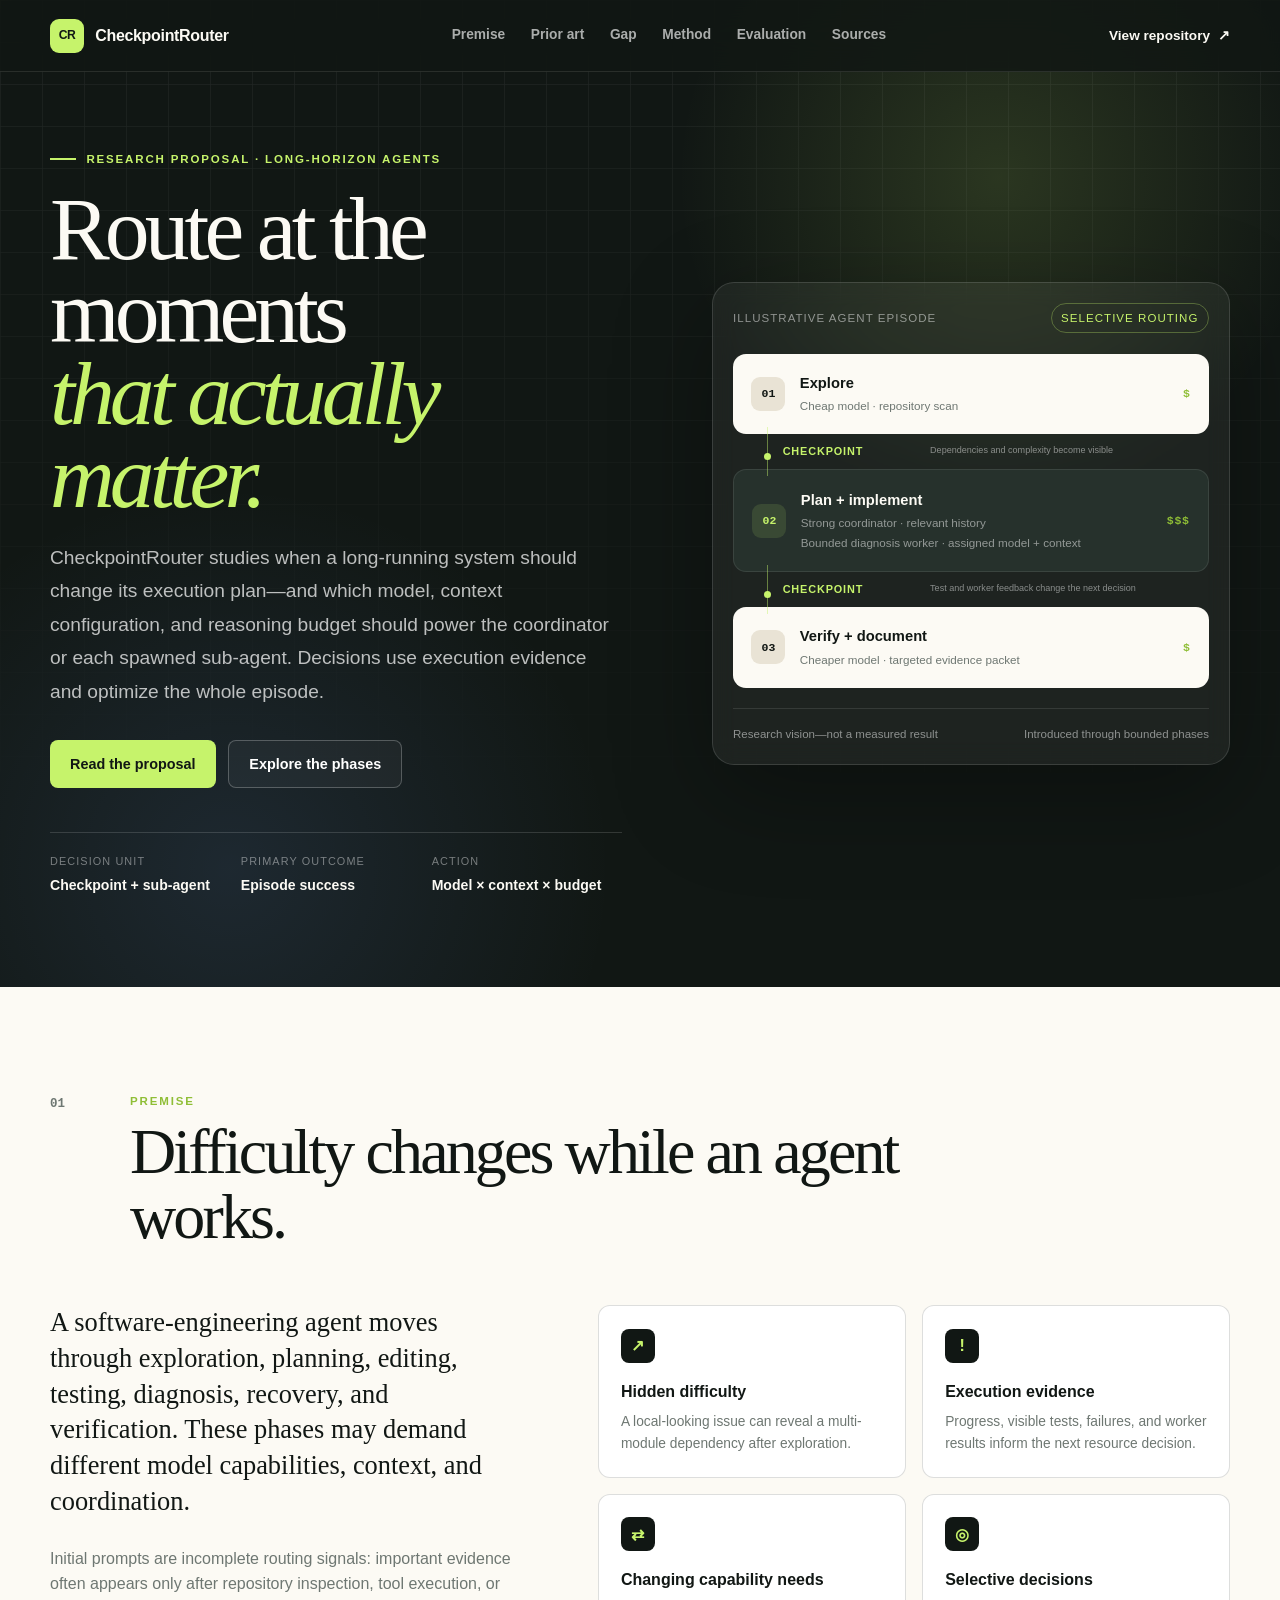
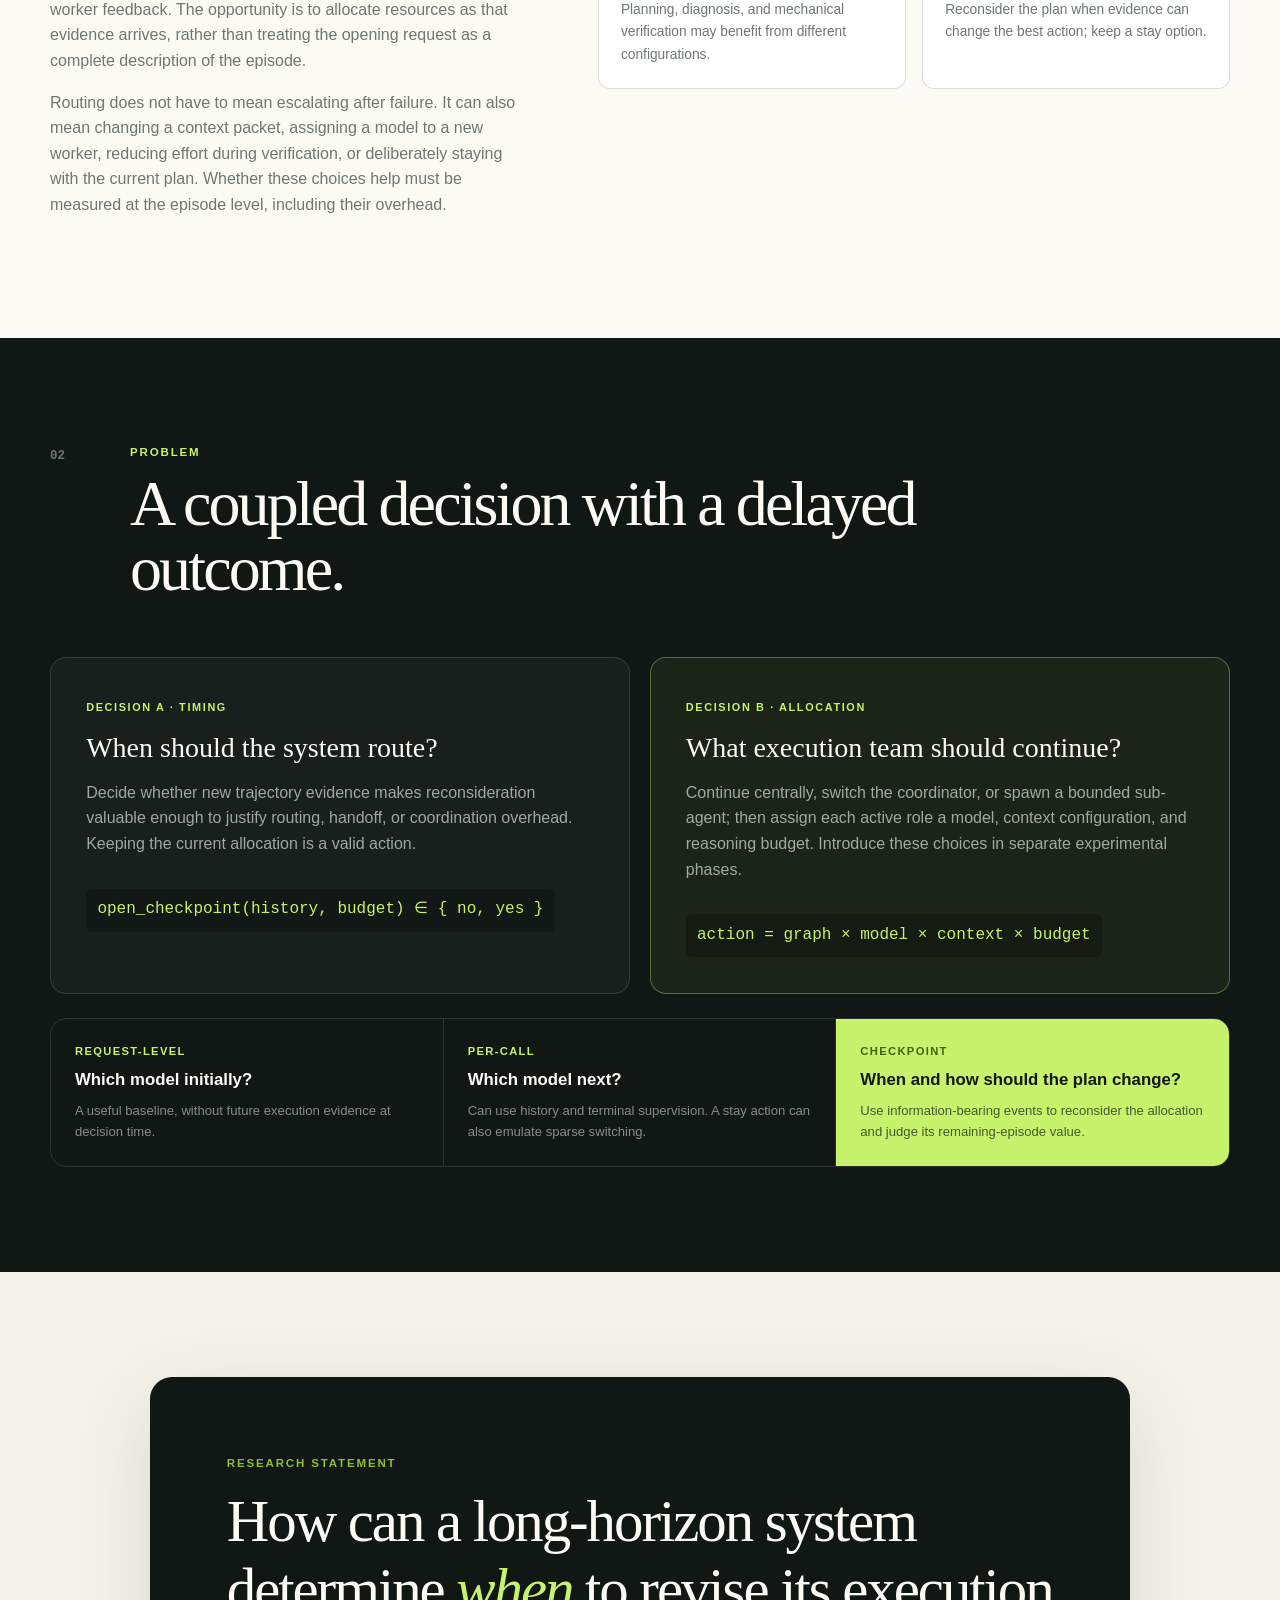
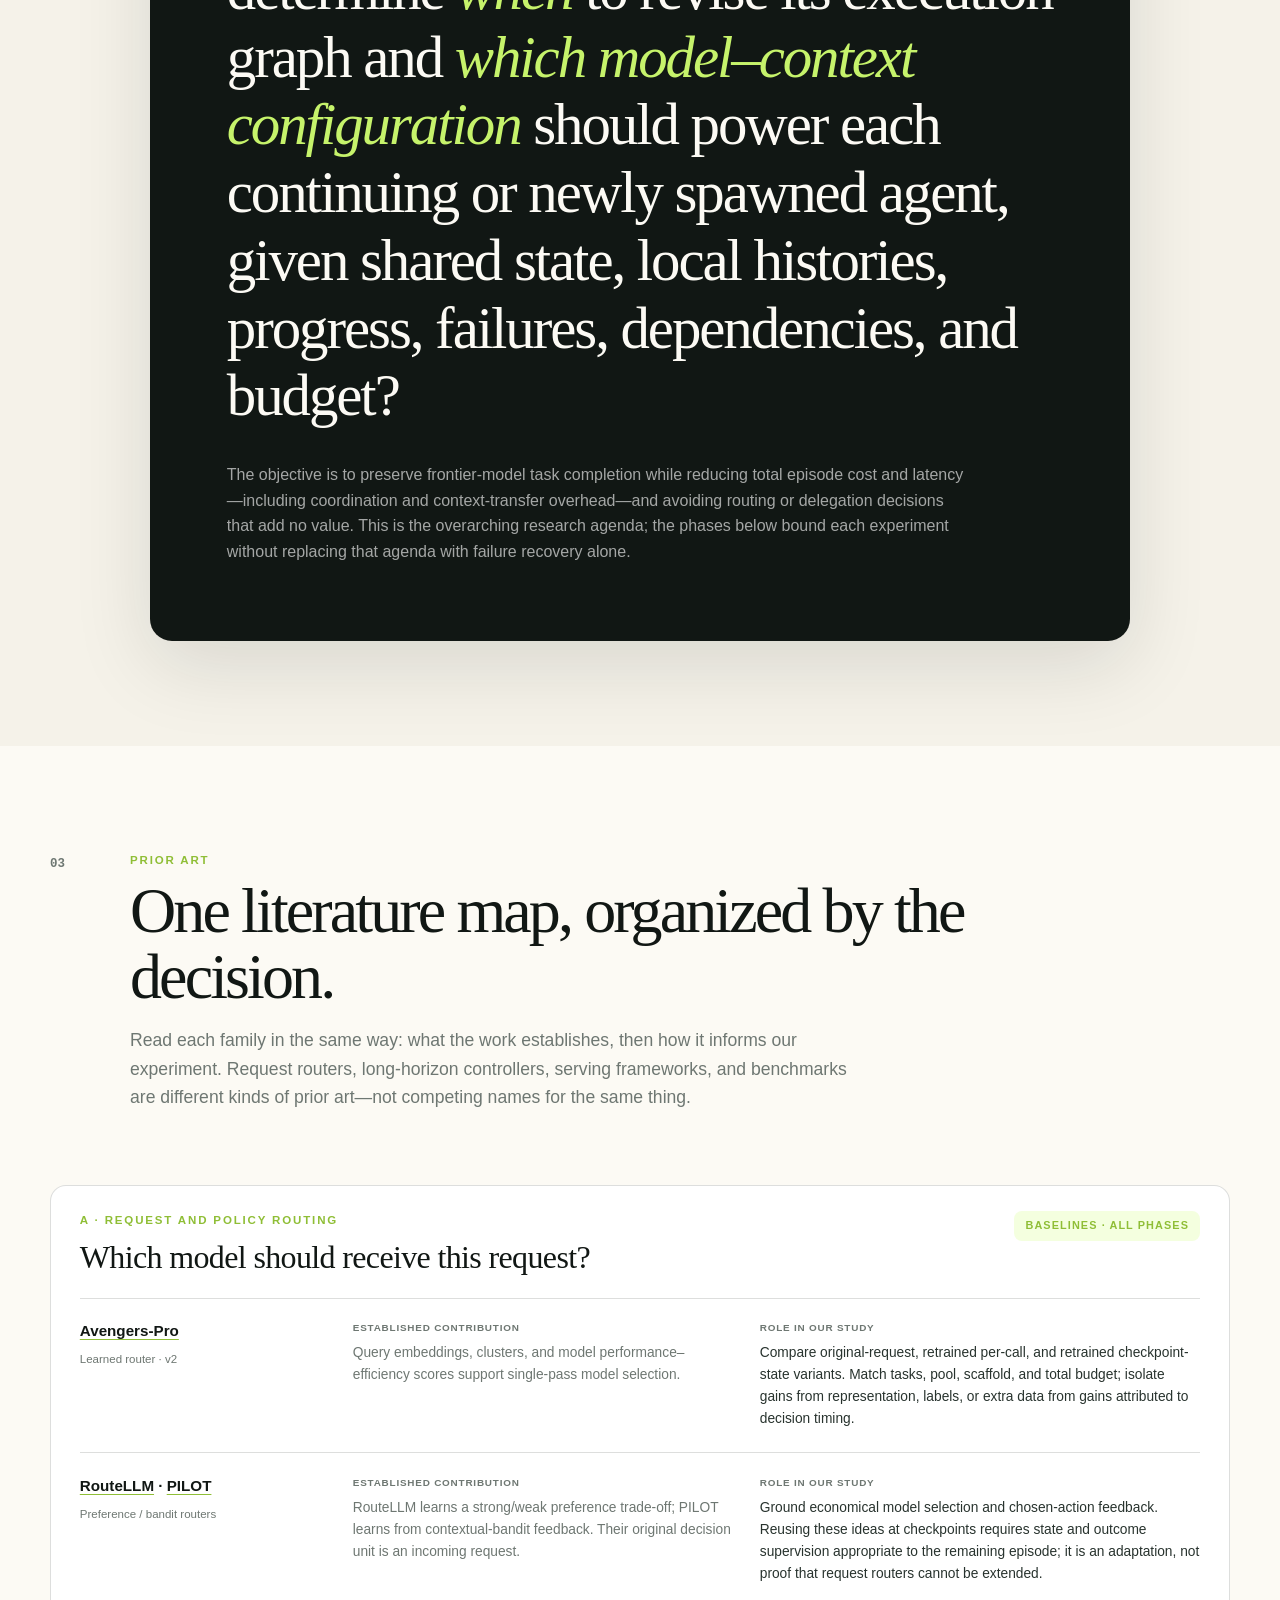
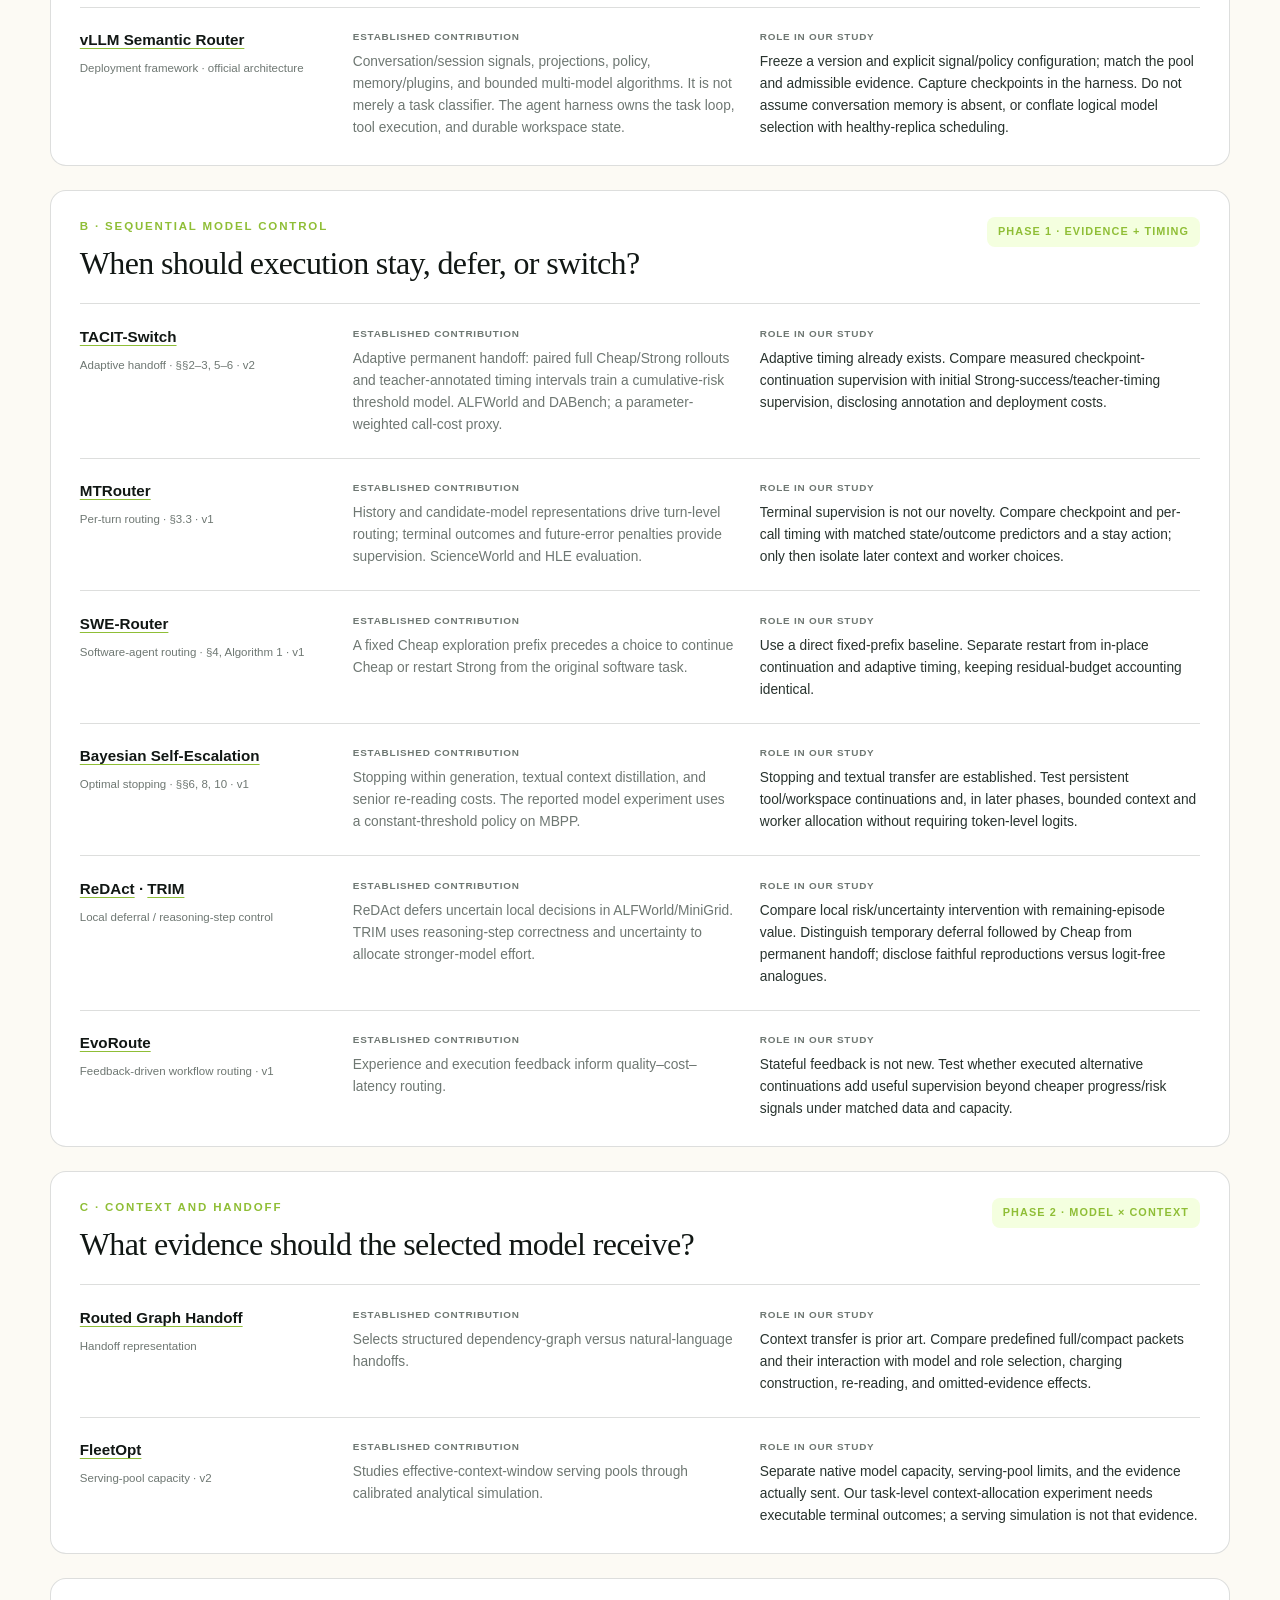
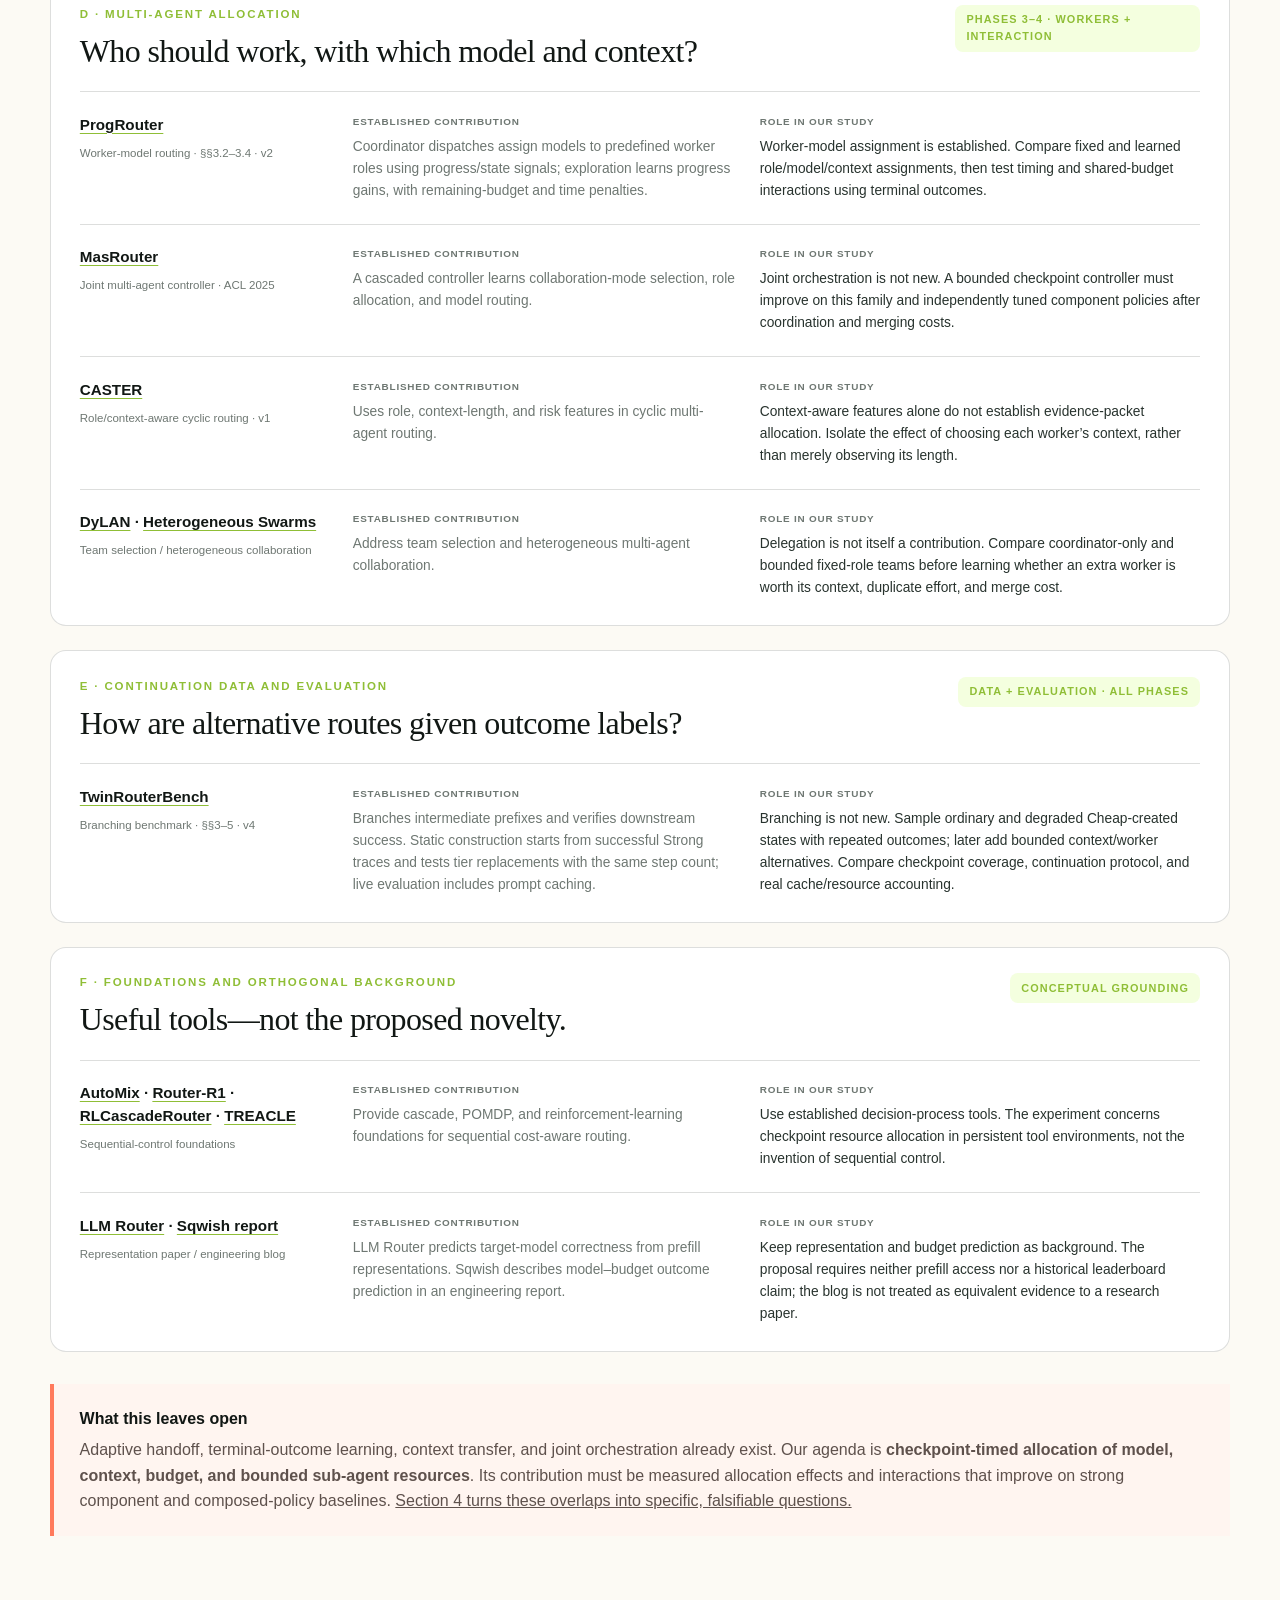
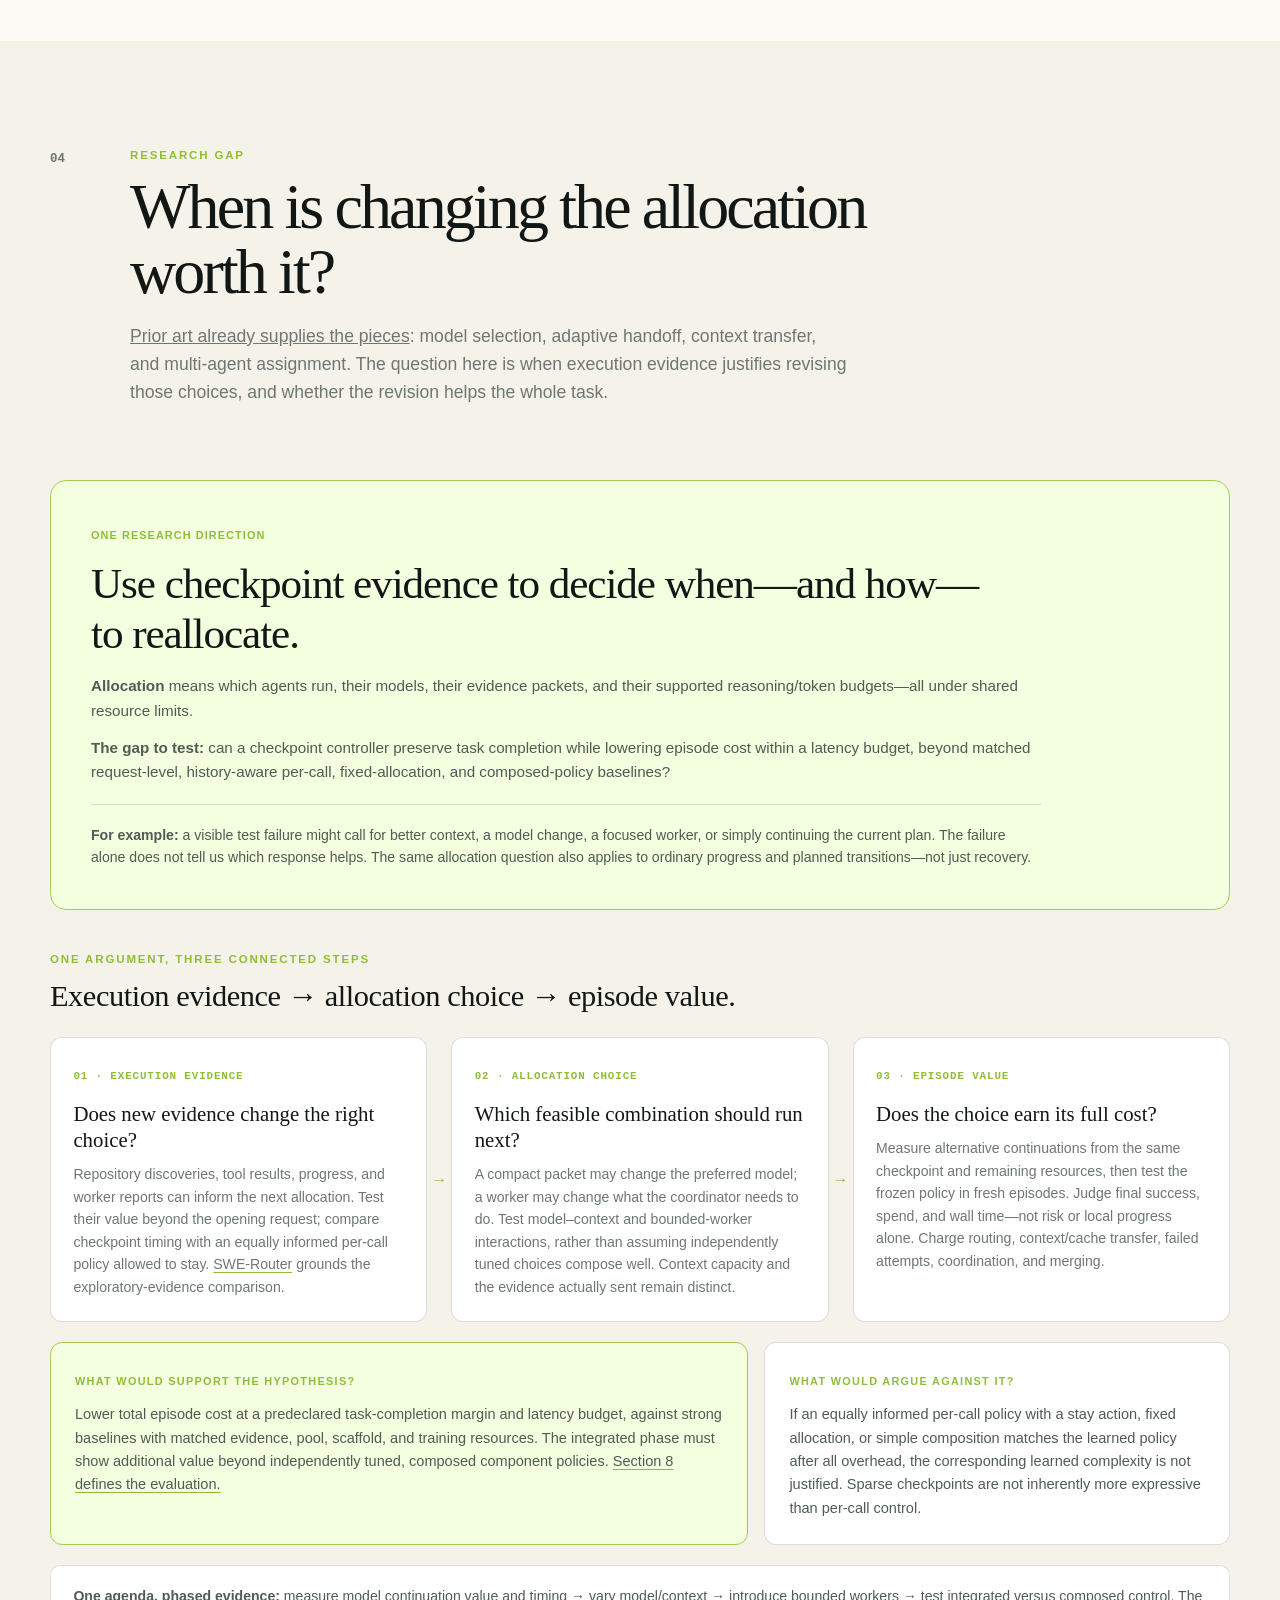
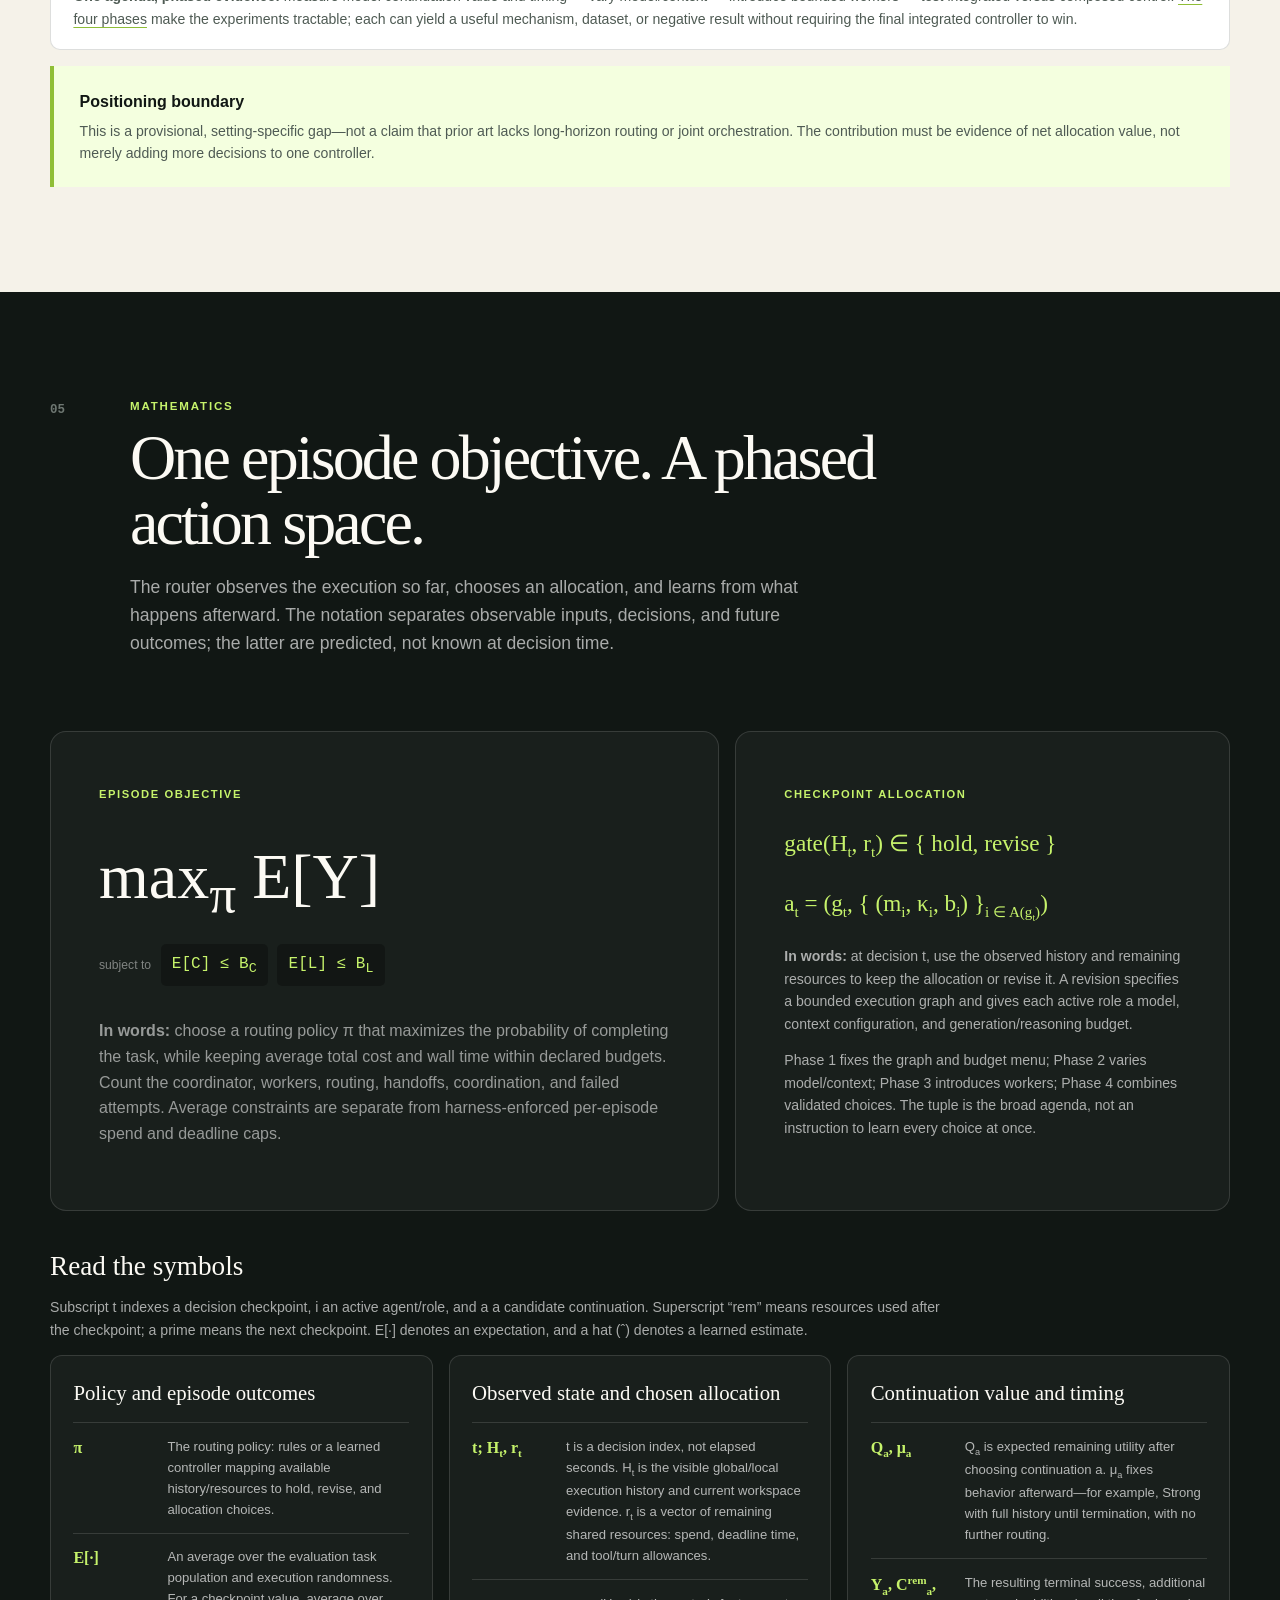
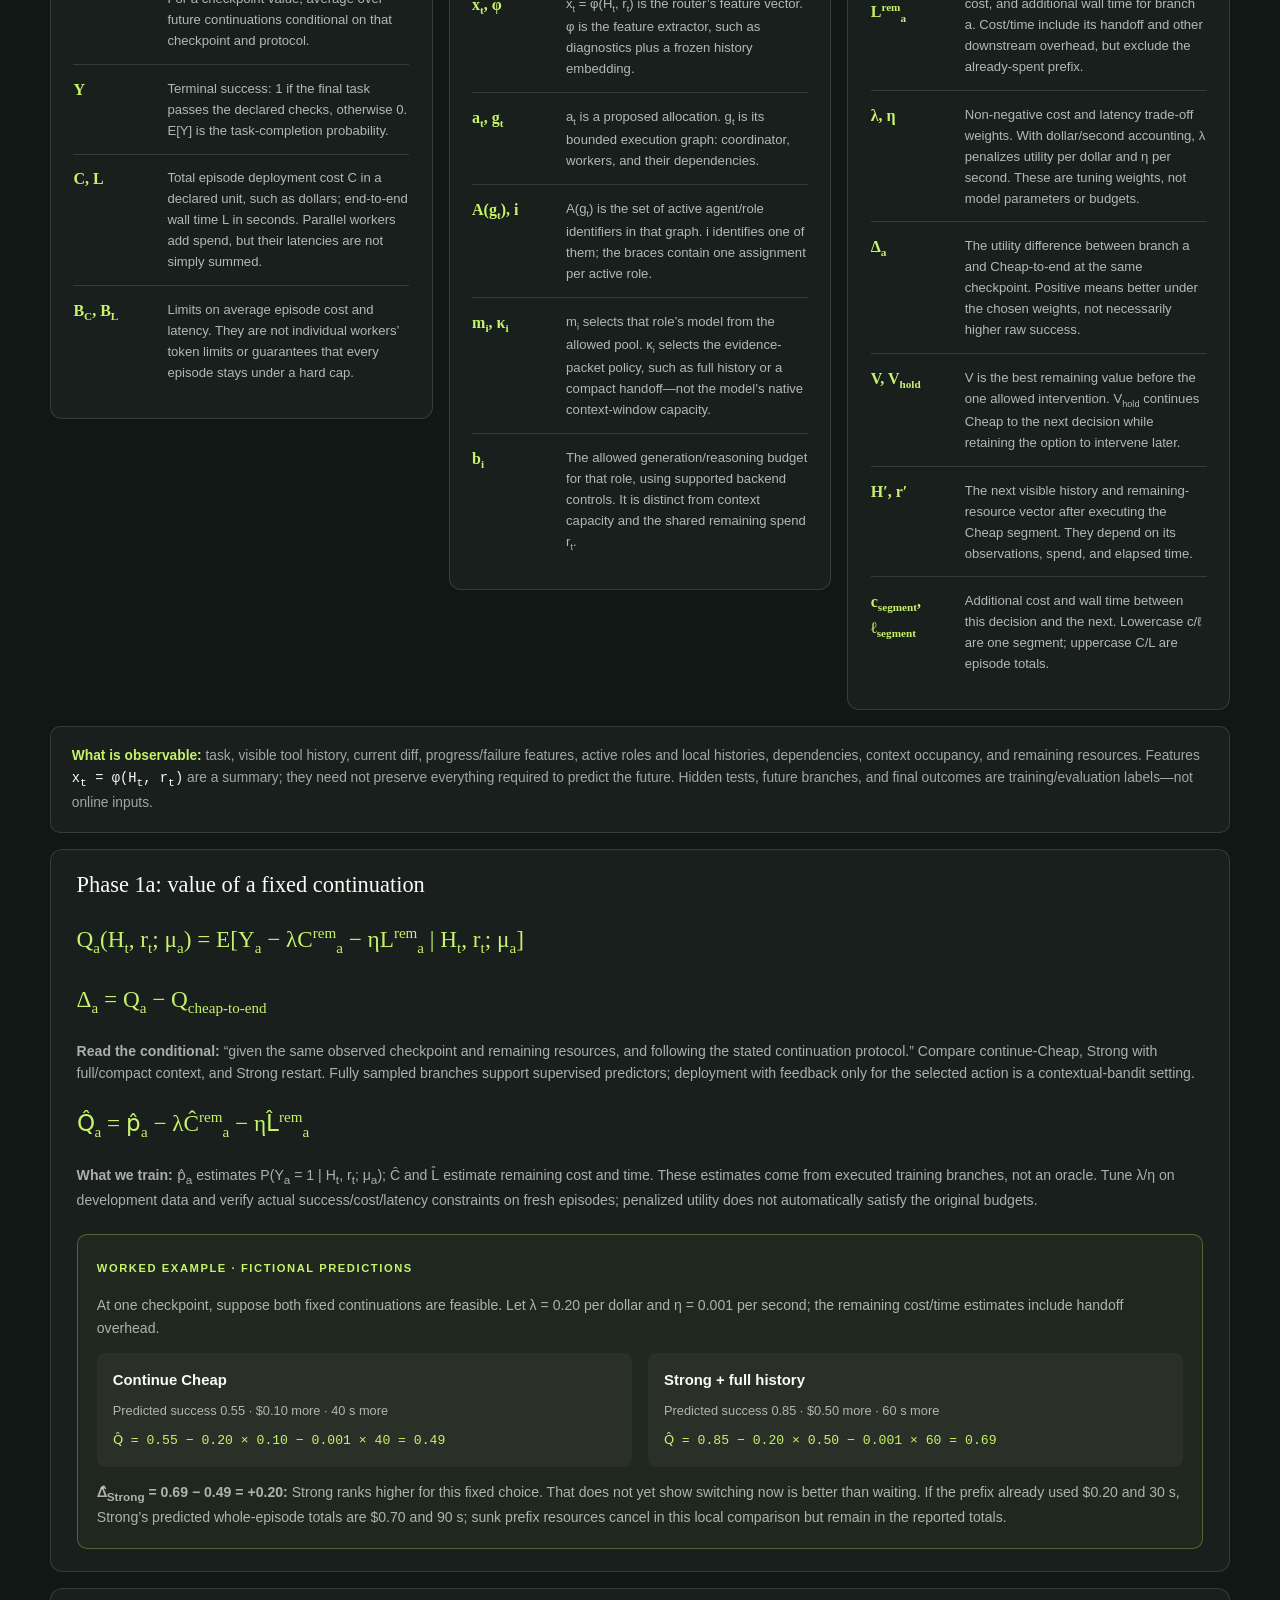
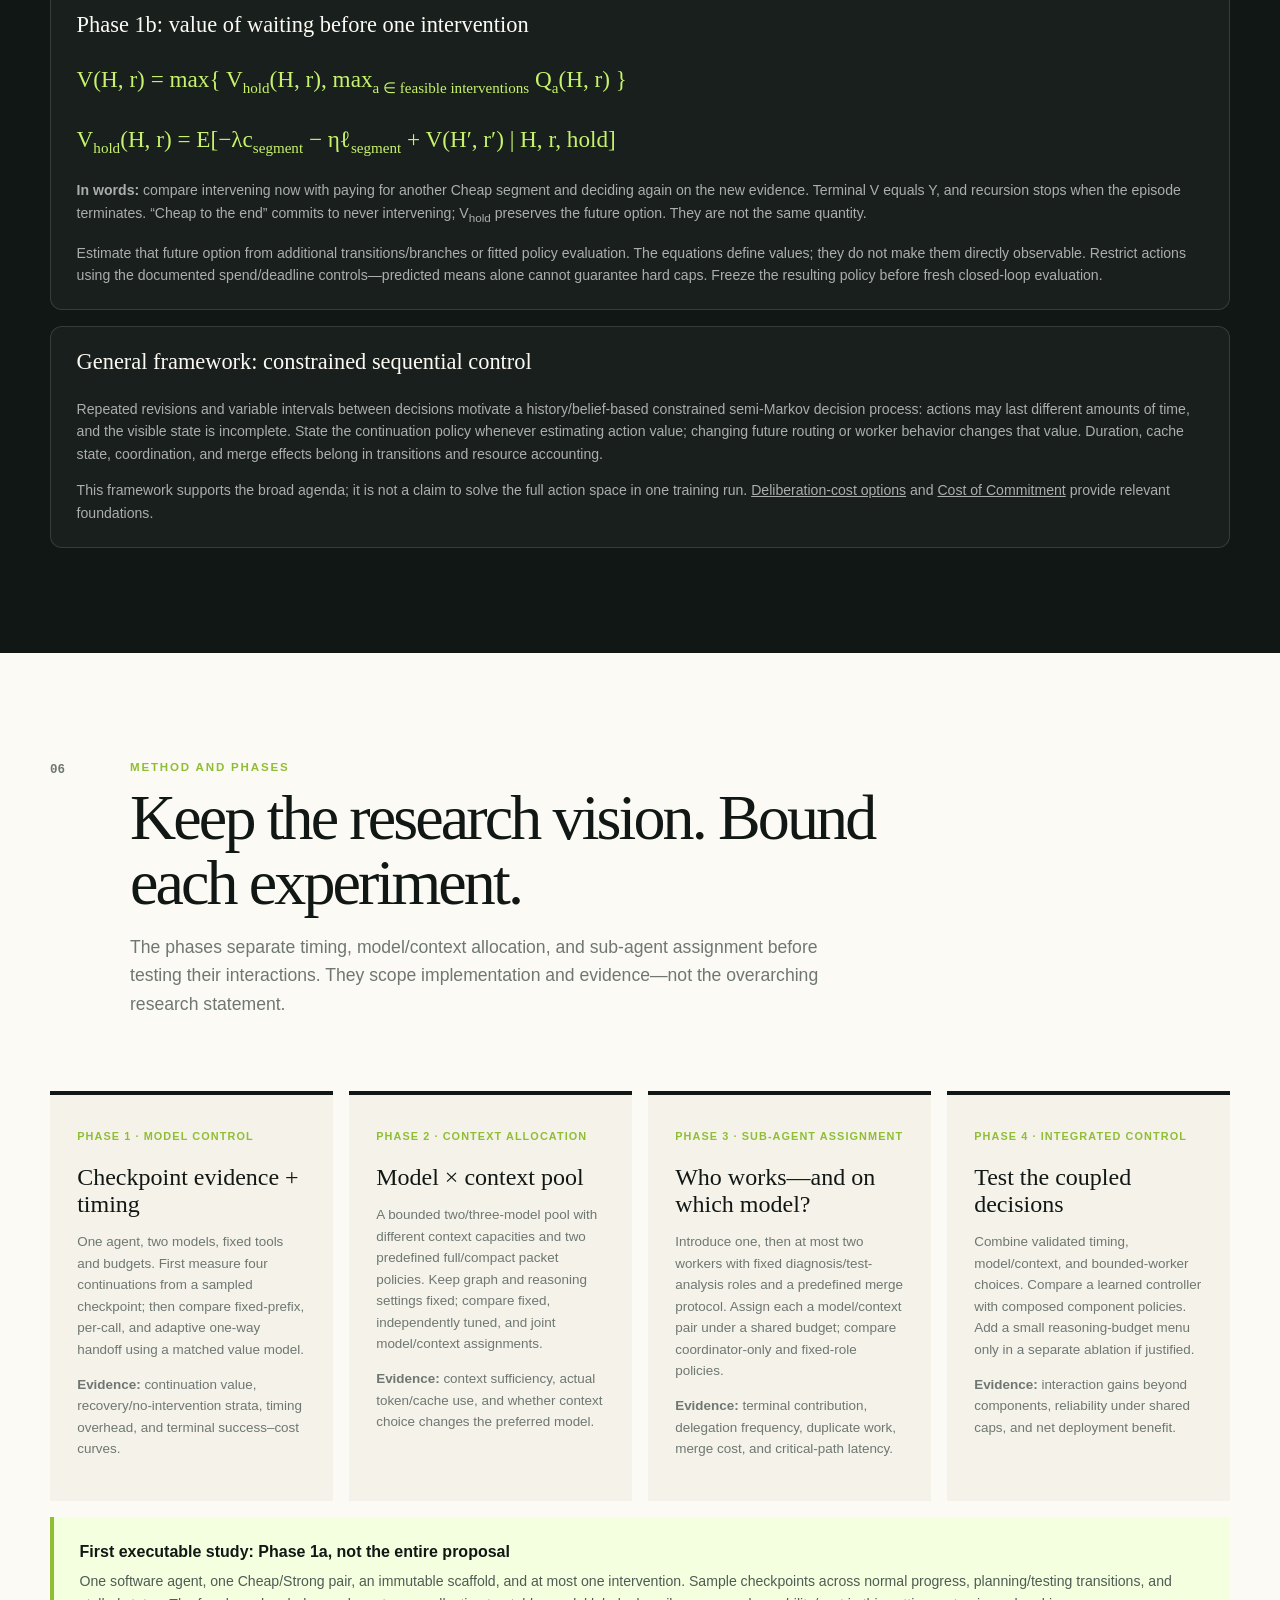
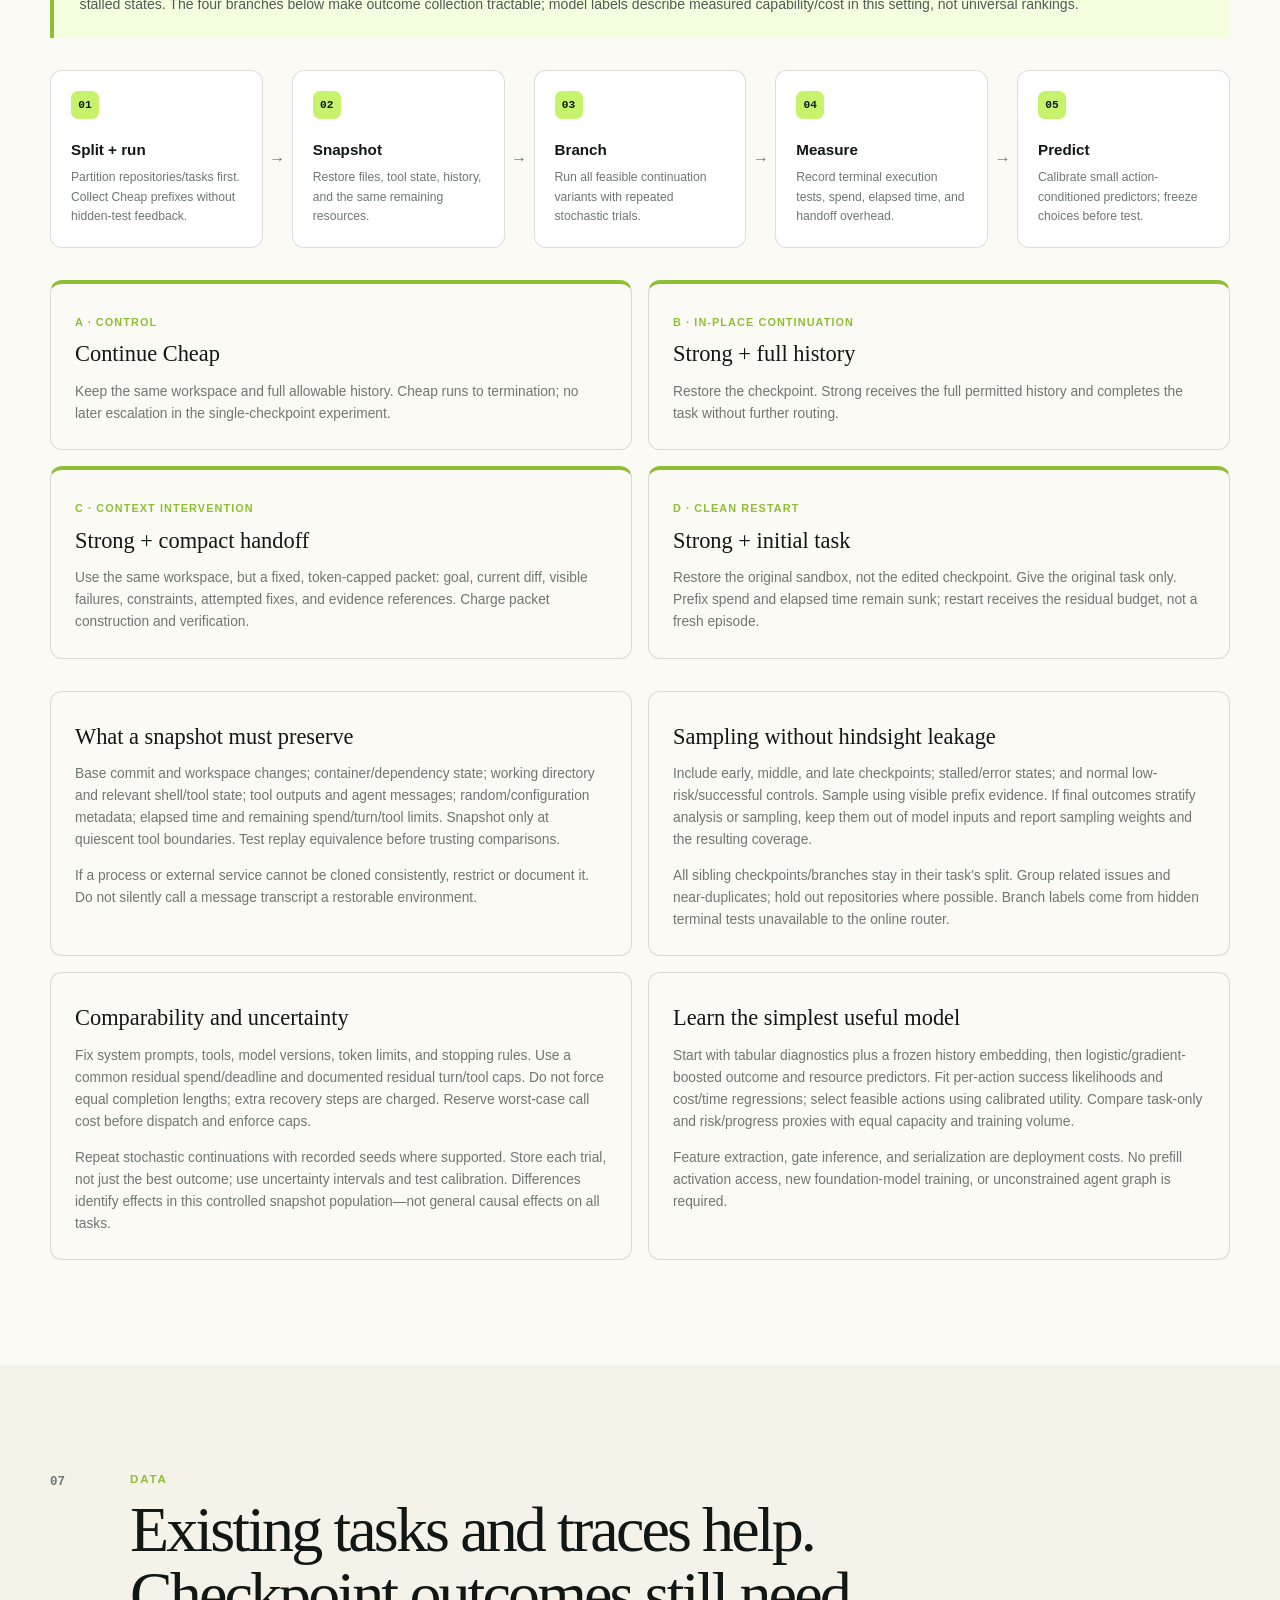
==== commit 8fc1aa6a: "Clarify the research gap around one allocation-value question" ====
--- a/docs/index.html
+++ b/docs/index.html
@@ -261,41 +261,44 @@
 
       <section class="section section-paper" id="gap">
         <div class="section-heading reveal"><span class="section-number">04</span><div>
-          <p class="kicker">Research gap</p><h2>The episode couples timing, context, and agent assignments.</h2>
-          <p class="section-intro">The question is not whether any of these choices exists. It is when evidence-driven, coordinated resource allocation is worth learning instead of composing existing routers, fixed context policies, and role/model tables.</p>
-        </div></div>
-        <div class="table-wrap reveal" tabindex="0" role="region" aria-label="Checkpoint resource allocation: established capabilities versus research questions">
-          <table class="research-table">
-            <caption>Provisional gap: isolate each decision, then test whether its interaction with the others matters</caption>
-            <thead><tr><th scope="col">Decision axis</th><th scope="col">Already established</th><th scope="col">Question to test here</th></tr></thead>
-            <tbody>
-              <tr><th scope="row">When to route</th><td>Fixed-prefix decisions, per-turn policies, and adaptively timed permanent handoff.</td><td>With a matched state/value model, when do event-gated decisions preserve episode success while reducing decision and transfer overhead?</td></tr>
-              <tr><th scope="row">Which compute</th><td>Query-level model selection, history-based terminal prediction, and progress-guided worker models.</td><td>How does the best model/context/budget configuration depend on stage, role, observed evidence, and remaining resources?</td></tr>
-              <tr><th scope="row">Which context</th><td>Context-aware features, structured handoffs, and effective-context-window serving pools.</td><td>When should each role receive full history, a compact packet, or retrieved evidence? Does allocation change the preferred model or delegation decision?</td></tr>
-              <tr><th scope="row">Who works</th><td>Dynamic teams and joint collaboration-mode, role, and model allocation.</td><td>At a checkpoint, does adding a bounded worker help more than continuing centrally, after paying for its context, coordination, and merge?</td></tr>
-              <tr><th scope="row">What value</th><td>Risk/progress proxies, terminal targets, and downstream branch validation.</td><td>Can executed alternative allocations predict remaining-episode benefit across ordinary, stalled, and recovery states better than cheaper proxies?</td></tr>
-              <tr><th scope="row">What interaction</th><td>Component methods and existing joint orchestrators provide strong comparators.</td><td>Does a checkpoint controller improve over a composed timing + model + context + role policy under the same pool, data, scaffold, and total budget?</td></tr>
-            </tbody>
-          </table>
-        </div>
+          <p class="kicker">Research gap</p><h2>When is changing the allocation worth it?</h2>
+          <p class="section-intro"><a href="#prior-art">Prior art already supplies the pieces</a>: model selection, adaptive handoff, context transfer, and multi-agent assignment. The question here is when execution evidence justifies revising those choices, and whether the revision helps the whole task.</p>
+        </div></div>
+
+        <div class="gap-focus reveal">
+          <span class="phase-tag">One research direction</span>
+          <h3>Use checkpoint evidence to decide when—and how—to reallocate.</h3>
+          <p><b>Allocation</b> means which agents run, their models, their evidence packets, and their supported reasoning/token budgets—all under shared resource limits.</p>
+          <p><b>The gap to test:</b> can a checkpoint controller preserve task completion while lowering episode cost within a latency budget, beyond matched request-level, history-aware per-call, fixed-allocation, and composed-policy baselines?</p>
+          <p class="gap-scenario"><b>For example:</b> a visible test failure might call for better context, a model change, a focused worker, or simply continuing the current plan. The failure alone does not tell us which response helps. The same allocation question also applies to ordinary progress and planned transitions—not just recovery.</p>
+        </div>
+
+        <div class="gap-path-heading reveal"><p class="kicker">One argument, three connected steps</p><h3>Execution evidence → allocation choice → episode value.</h3></div>
+        <ol class="gap-path" role="list" aria-label="Three connected parts of the research argument">
+          <li class="reveal">
+            <span class="gap-step">01 · Execution evidence</span>
+            <h4>Does new evidence change the right choice?</h4>
+            <p>Repository discoveries, tool results, progress, and worker reports can inform the next allocation. Test their value beyond the opening request; compare checkpoint timing with an equally informed per-call policy allowed to stay. <a href="https://arxiv.org/html/2607.00053v1" target="_blank" rel="noreferrer">SWE-Router</a> grounds the exploratory-evidence comparison.</p>
+          </li>
+          <li class="reveal">
+            <span class="gap-step">02 · Allocation choice</span>
+            <h4>Which feasible combination should run next?</h4>
+            <p>A compact packet may change the preferred model; a worker may change what the coordinator needs to do. Test model–context and bounded-worker interactions, rather than assuming independently tuned choices compose well. Context capacity and the evidence actually sent remain distinct.</p>
+          </li>
+          <li class="reveal">
+            <span class="gap-step">03 · Episode value</span>
+            <h4>Does the choice earn its full cost?</h4>
+            <p>Measure alternative continuations from the same checkpoint and remaining resources, then test the frozen policy in fresh episodes. Judge final success, spend, and wall time—not risk or local progress alone. Charge routing, context/cache transfer, failed attempts, coordination, and merging.</p>
+          </li>
+        </ol>
+
         <div class="gap-claim reveal">
-          <article><span>Overarching, falsifiable hypothesis</span><p>Execution evidence can support selective model–context assignments and bounded delegation that improve the episode success–cost–latency frontier over task-only, per-call, fixed-role, and composed-policy baselines. Each phase tests one part; the integrated phase must show value beyond its independently tuned components.</p></article>
-          <article><span>Clear falsifier</span><p>If a per-call policy with a stay action, fixed model/context/role table, or simple composition matches the learned controller after all overhead is counted, the corresponding learned allocation is not justified. A joint controller must earn its complexity; more decision axes alone are not a contribution.</p></article>
-        </div>
-        <aside class="closest-work reveal"><strong>Broad vision, specific evidence</strong><p>Recovery is one informative checkpoint case, not the whole research problem. The gap remains provisional: the phased studies may contribute a dataset, an allocation mechanism, a negative result, or evidence that simple policies suffice. They do not establish that prior art lacks long-horizon or joint routing.</p></aside>
-
-        <div class="horizon-heading reveal">
-          <p class="kicker">Mechanisms to investigate</p><h3>Why a request router may need different training—not why all per-call routers fail.</h3>
-          <p>A history-aware, outcome-trained per-call policy can represent many checkpoint policies. Sparse decisions do not have greater expressive power by themselves. Any advantage must come from learning efficiency, measured overhead, or better treatment of state and handoffs.</p>
-        </div>
-        <div class="horizon-grid reveal">
-          <article><span>01 · Missing evidence</span><h4>The opening request is incomplete.</h4><p>Test whether repository and tool evidence add predictive value beyond the task description. <a href="https://arxiv.org/html/2607.00053v1" target="_blank" rel="noreferrer">SWE-Router</a> motivates exploratory information; its idealized analysis does not guarantee net savings for a finite learned router.</p></article>
-          <article><span>02 · Wrong target</span><h4>Risk is not intervention benefit.</h4><p>A visible failure may be easy for Cheap to fix, or impossible for Strong to recover. Predict each continuation’s outcome, not just the next response’s correctness. MTRouter already uses terminal supervision.</p></article>
-          <article><span>03 · Policy shift</span><h4>Routing changes future states.</h4><p>Cheap, Strong, and mixed policies visit different workspaces and histories. Offline checkpoint results need a fresh closed-loop test; they are not automatically valid for every induced trajectory.</p></article>
-          <article><span>04 · Handoff information</span><h4>Compression can remove useful evidence.</h4><p>Measure loss of failed attempts, constraints, file references, and provenance in textual handoffs. Do not assume an invisible, persistent internal “plan” is lost between ordinary stateless model calls.</p></article>
-          <article><span>05 · Real resources</span><h4>Switching need not be free—or frequent.</h4><p>Model changes may require cache re-computation, depending on provider and cache policy. A per-call controller can repeatedly stay. Compare actual cache hits, encoder/gate time, and transfer cost.</p></article>
-          <article><span>06 · Delayed outcomes</span><h4>Good-looking progress can mislead.</h4><p>Terminal execution tests can disagree with local quality or progress scores. Restoring a common snapshot and executing alternative continuations estimates a local intervention effect under a specified protocol.</p></article>
-        </div>
+          <article><span>What would support the hypothesis?</span><p>Lower total episode cost at a predeclared task-completion margin and latency budget, against strong baselines with matched evidence, pool, scaffold, and training resources. The integrated phase must show additional value beyond independently tuned, composed component policies. <a href="#evaluation">Section 8 defines the evaluation.</a></p></article>
+          <article><span>What would argue against it?</span><p>If an equally informed per-call policy with a stay action, fixed allocation, or simple composition matches the learned policy after all overhead, the corresponding learned complexity is not justified. Sparse checkpoints are not inherently more expressive than per-call control.</p></article>
+        </div>
+
+        <div class="gap-experiment reveal"><b>One agenda, phased evidence:</b> measure model continuation value and timing → vary model/context → introduce bounded workers → test integrated versus composed control. <a href="#phases">The four phases</a> make the experiments tractable; each can yield a useful mechanism, dataset, or negative result without requiring the final integrated controller to win.</div>
+        <aside class="closest-work reveal"><strong>Positioning boundary</strong><p>This is a provisional, setting-specific gap—not a claim that prior art lacks long-horizon routing or joint orchestration. The contribution must be evidence of net allocation value, not merely adding more decisions to one controller.</p></aside>
       </section>
 
       <section class="section section-dark" id="formalization">
--- a/docs/styles.css
+++ b/docs/styles.css
@@ -217,27 +217,26 @@
 .honesty-note p, .honest-answer p, .data-caveat { color: #5e514c; }
 .honesty-note p, .honest-answer p { margin: 0; }
 
-.gap-matrix { border: 1px solid var(--line); border-radius: 16px; overflow: hidden; background: var(--paper-bright); }
-.gap-row { display: grid; grid-template-columns: 150px 1fr 1.2fr; gap: 1.5rem; align-items: start; padding: 1.15rem 1.35rem; border-bottom: 1px solid var(--line); }
-.gap-row:last-child { border-bottom: 0; }
-.gap-row strong { color: var(--lime-dark); font: 850 .74rem ui-monospace, monospace; text-transform: uppercase; letter-spacing: .1em; }
-.gap-row p { margin: 0; color: var(--muted); font-size: .86rem; }
-.gap-row p:last-child { color: var(--ink); font-weight: 650; }
-.gap-head { color: rgba(255,255,255,.7); background: var(--ink); font-size: .68rem; font-weight: 850; text-transform: uppercase; letter-spacing: .1em; }
+.gap-focus { padding: clamp(1.5rem, 4vw, 2.5rem); border: 1px solid #a3cb53; border-radius: 16px; background: #f4ffdf; }
+.gap-focus h3 { max-width: 900px; margin: .8rem 0 1rem; font: 500 clamp(1.8rem, 3.4vw, 2.7rem)/1.15 Georgia, serif; letter-spacing: -.025em; }
+.gap-focus p { max-width: 950px; margin: .8rem 0; color: #4f5b54; font-size: .95rem; }
+.gap-focus .gap-scenario { margin: 1.2rem 0 0; padding-top: 1.2rem; border-top: 1px solid var(--line); font-size: .88rem; }
+.gap-path-heading { margin-top: 2.5rem; }
+.gap-path-heading h3 { margin: .5rem 0 0; font: 500 clamp(1.4rem, 2.5vw, 1.9rem)/1.3 Georgia, serif; letter-spacing: -.015em; }
+.gap-path { display: grid; grid-template-columns: repeat(3, minmax(0, 1fr)); gap: 1.5rem; margin-top: 1.3rem; margin-bottom: 1.3rem; padding: 0; list-style: none; }
+.gap-path > li { position: relative; min-width: 0; padding: 1.4rem; border: 1px solid var(--line); border-radius: 12px; background: white; }
+.gap-path > li:not(:last-child)::after { content: "→"; position: absolute; right: -1.3rem; top: 50%; transform: translateY(-50%); color: var(--lime-dark); font-weight: 850; line-height: 1; }
+.gap-step { color: var(--lime-dark); font: 850 .68rem ui-monospace, monospace; text-transform: uppercase; letter-spacing: .08em; }
+.gap-path h4 { margin: .9rem 0 .65rem; font: 500 1.3rem/1.25 Georgia, serif; }
+.gap-path p { margin: 0; color: var(--muted); font-size: .88rem; }
 .gap-claim { display: grid; grid-template-columns: 1.2fr .8fr; gap: 1rem; margin-top: 1rem; }
 .gap-claim article { padding: 1.5rem; border: 1px solid var(--line); border-radius: 12px; background: white; }
 .gap-claim article:first-child { border-color: #a3cb53; background: #f4ffdf; }
 .gap-claim span { color: var(--lime-dark); font-size: .68rem; font-weight: 850; text-transform: uppercase; letter-spacing: .12em; }
 .gap-claim p { margin: .65rem 0 0; color: #4f5b54; font-size: .91rem; }
 .gap-claim code { color: var(--ink); font-weight: 800; }
-.horizon-heading { max-width: 820px !important; margin-top: 4.5rem; margin-left: 0 !important; }
-.horizon-heading h3 { margin: .5rem 0 .7rem; font: 500 clamp(1.8rem, 3.4vw, 2.8rem)/1.1 Georgia, serif; letter-spacing: -.025em; }
-.horizon-heading > p:last-child { color: var(--muted); }
-.horizon-grid { display: grid; grid-template-columns: repeat(3, 1fr); gap: .8rem; }
-.horizon-grid article { padding: 1.35rem; border: 1px solid var(--line); border-radius: 12px; background: white; }
-.horizon-grid span { color: var(--lime-dark); font: 850 .67rem ui-monospace, monospace; text-transform: uppercase; letter-spacing: .08em; }
-.horizon-grid h4 { margin: 1rem 0 .45rem; font: 500 1.18rem Georgia, serif; }
-.horizon-grid p { margin: 0; color: var(--muted); font-size: .8rem; }
+.gap-experiment { margin-top: 1.25rem; padding: 1.2rem 1.4rem; border: 1px solid var(--line); border-radius: 10px; color: #4f5b54; background: white; font-size: .88rem; }
+.gap-path a, .gap-claim a, .gap-experiment a { text-decoration-color: var(--lime-dark); text-underline-offset: 3px; }
 .closest-work { margin-top: 1rem; padding: 1.4rem 1.6rem; border-left: 4px solid var(--lime-dark); background: #f4ffdf; }
 .closest-work strong { display: block; margin-bottom: .35rem; }
 .closest-work p { margin: 0; color: #4f5b54; font-size: .88rem; }
@@ -394,8 +393,8 @@
   .hero { min-height: auto; }
   .episode-card { max-width: 680px; transform: none; }
   .opportunity-grid { grid-template-columns: 1fr 1fr; }
-  .horizon-grid { grid-template-columns: 1fr 1fr; }
-  .gap-row { grid-template-columns: 105px 1fr 1.2fr; gap: 1rem; }
+  .gap-path { grid-template-columns: minmax(0, 1fr); }
+  .gap-path > li:not(:last-child)::after { content: "↓"; top: auto; right: auto; bottom: -1.3rem; left: 50%; transform: translateX(-50%); }
   .pipeline { grid-template-columns: 1fr 1fr; gap: .7rem; }
   .pipeline > i { display: none; }
   .phases, .phases-four, .data-grid, .feasibility-grid { grid-template-columns: 1fr 1fr; }
@@ -418,7 +417,7 @@
   .hero-facts div { display: grid; grid-template-columns: 1fr 1fr; }
   .section { padding: 75px 20px; }
   .section-heading { grid-template-columns: 42px 1fr; }
-  .premise-cards, .decision-grid, .comparison-strip, .opportunity-grid, .phases, .phases-four, .data-grid, .feasibility-grid, .contribution-list, .metric-grid, .gap-claim, .horizon-grid, .value-example-grid { grid-template-columns: 1fr; }
+  .premise-cards, .decision-grid, .comparison-strip, .opportunity-grid, .phases, .phases-four, .data-grid, .feasibility-grid, .contribution-list, .metric-grid, .gap-claim, .value-example-grid { grid-template-columns: 1fr; }
   .comparison-strip article { border-right: 0; border-bottom: 1px solid rgba(255,255,255,.12); }
   .comparison-strip article:last-child { border-bottom: 0; }
   .literature-family { padding: 1.2rem; }
@@ -427,9 +426,6 @@
   .literature-work { grid-column: auto; }
   .literature-entry { gap: .9rem; }
   .symbol-list > div { grid-template-columns: 76px minmax(0, 1fr); gap: .6rem; }
-  .gap-row, .gap-head { grid-template-columns: 1fr; gap: .35rem; }
-  .gap-head { display: none; }
-  .gap-row { padding: 1.2rem; }
   .pipeline { grid-template-columns: 1fr; }
   .branch-grid, .protocol-grid, .oracle-grid, .evaluation-notes { grid-template-columns: 1fr; }
   .decision-card { padding: 1.5rem; }
@@ -488,6 +484,12 @@
   .value-example-grid { grid-template-columns: repeat(2, minmax(0, 1fr)); }
   .source-list a { grid-template-columns: 50px 1.2fr .8fr 16px; }
   .source-list small { display: block; }
-  .horizon-heading { margin-top: 2rem; }
+  .gap-focus, .gap-path > li, .gap-claim article, .gap-experiment { background: white; border-color: #bbb; break-inside: avoid; }
+  .gap-focus { padding: 1rem; }
+  .gap-focus h3 { font-size: 18pt; }
+  .gap-path-heading { margin-top: 1.5rem; break-after: avoid; }
+  .gap-path { grid-template-columns: minmax(0, 1fr); }
+  .gap-path > li { padding: .8rem 1rem; }
+  .gap-path > li:not(:last-child)::after { content: "↓"; top: auto; right: auto; bottom: -1.3rem; left: 50%; transform: translateX(-50%); }
   a { text-decoration: underline; }
 }
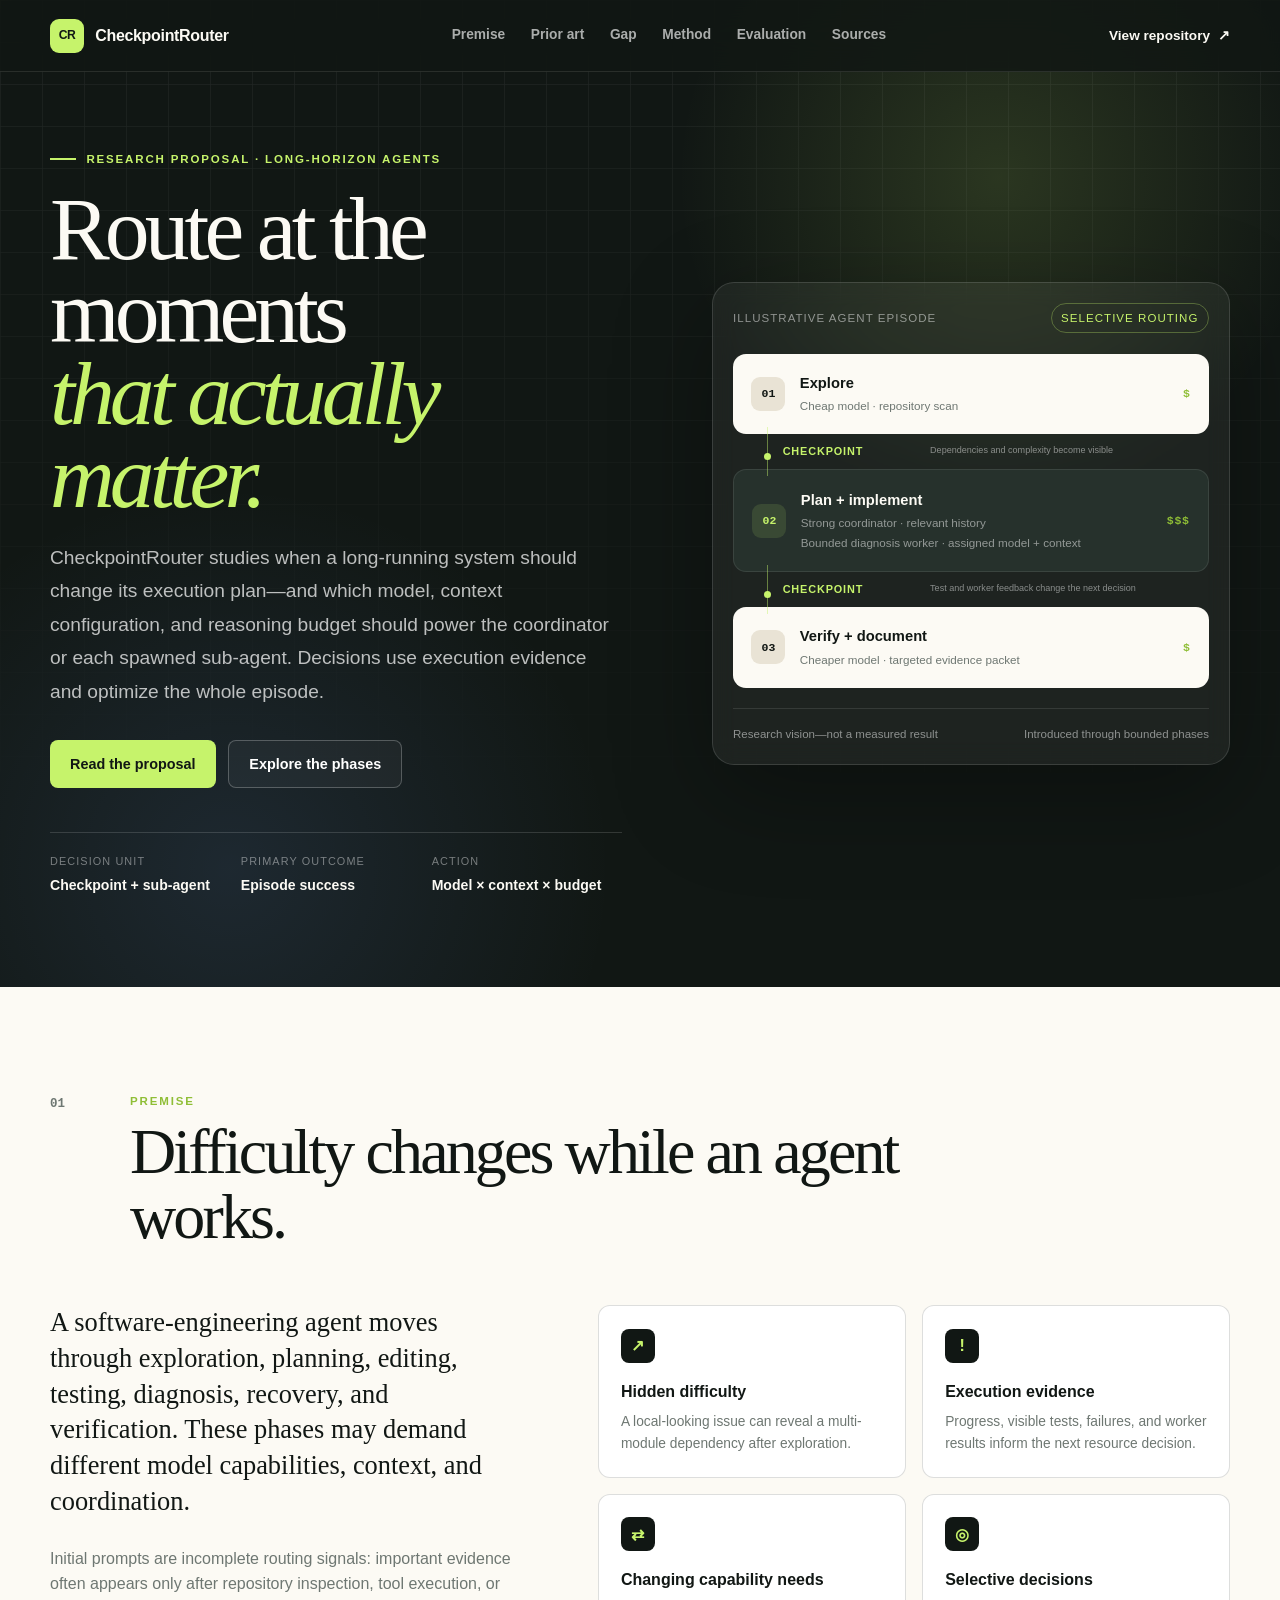
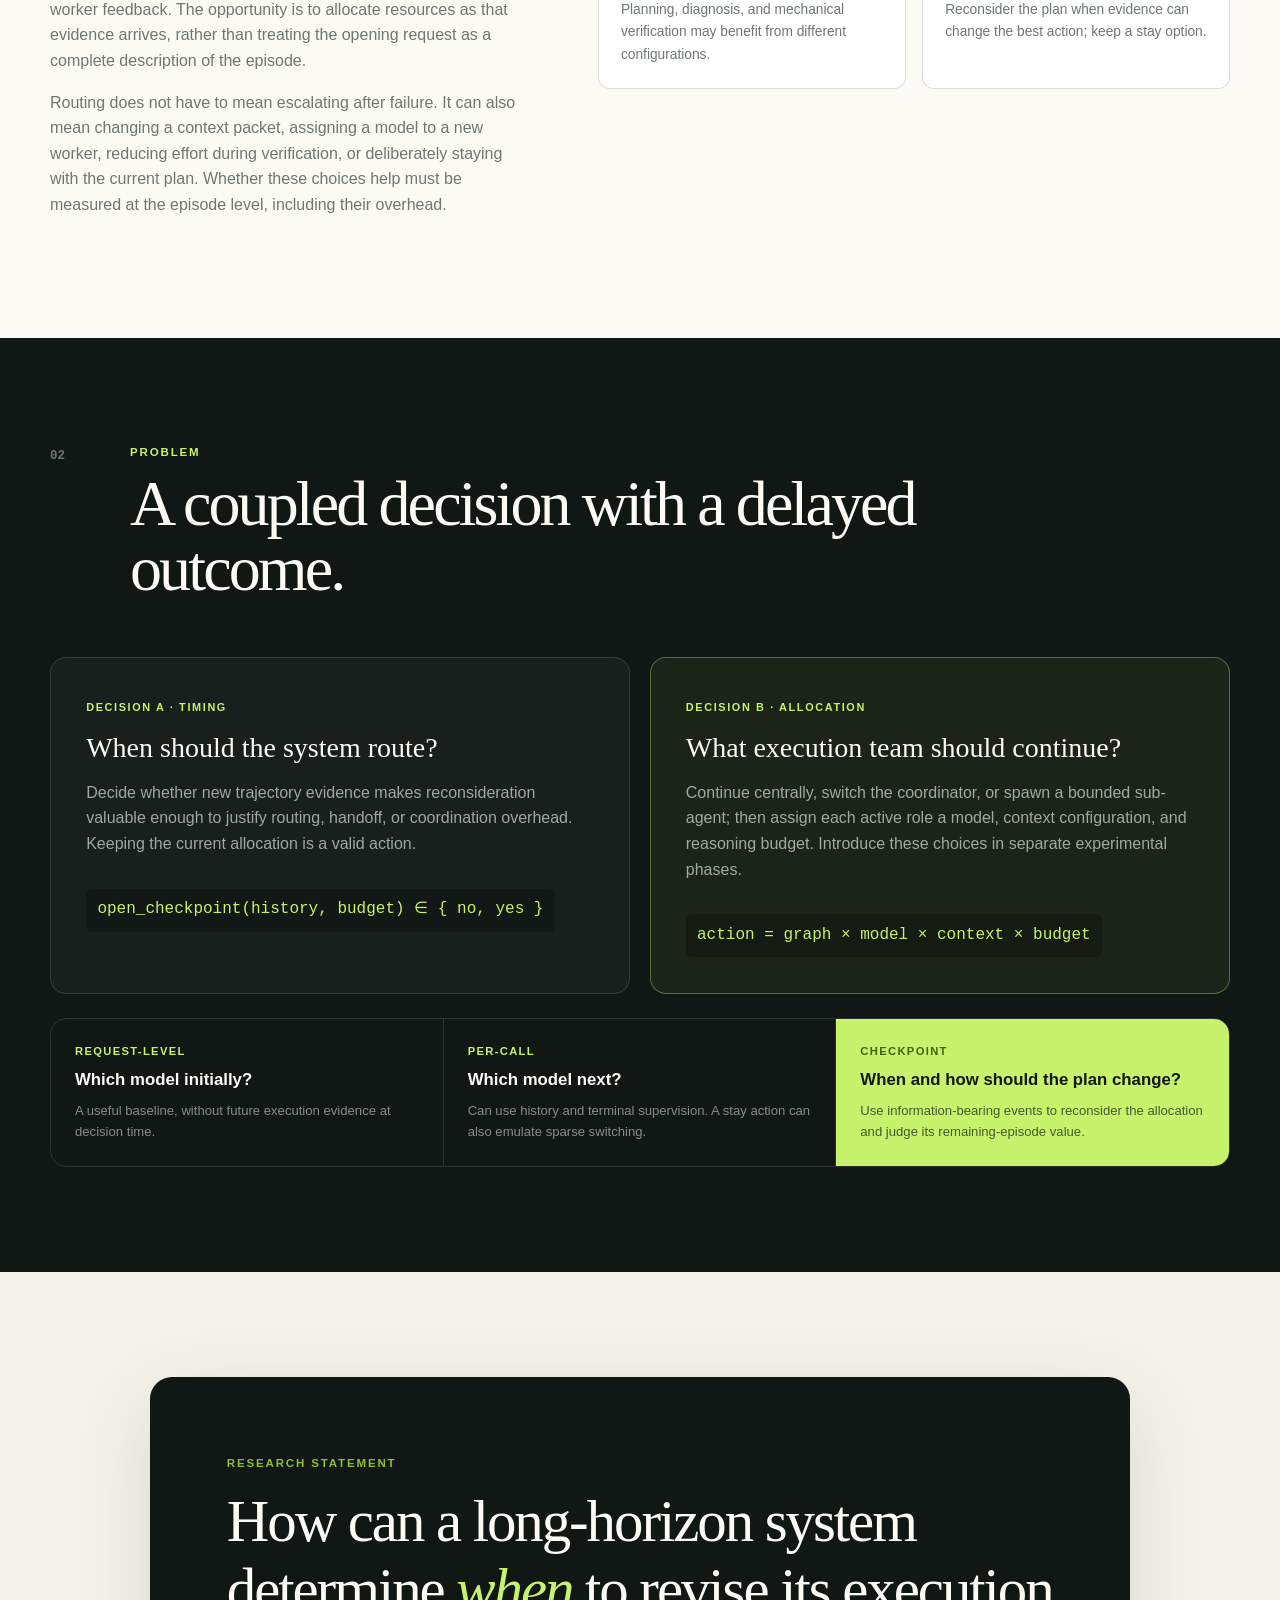
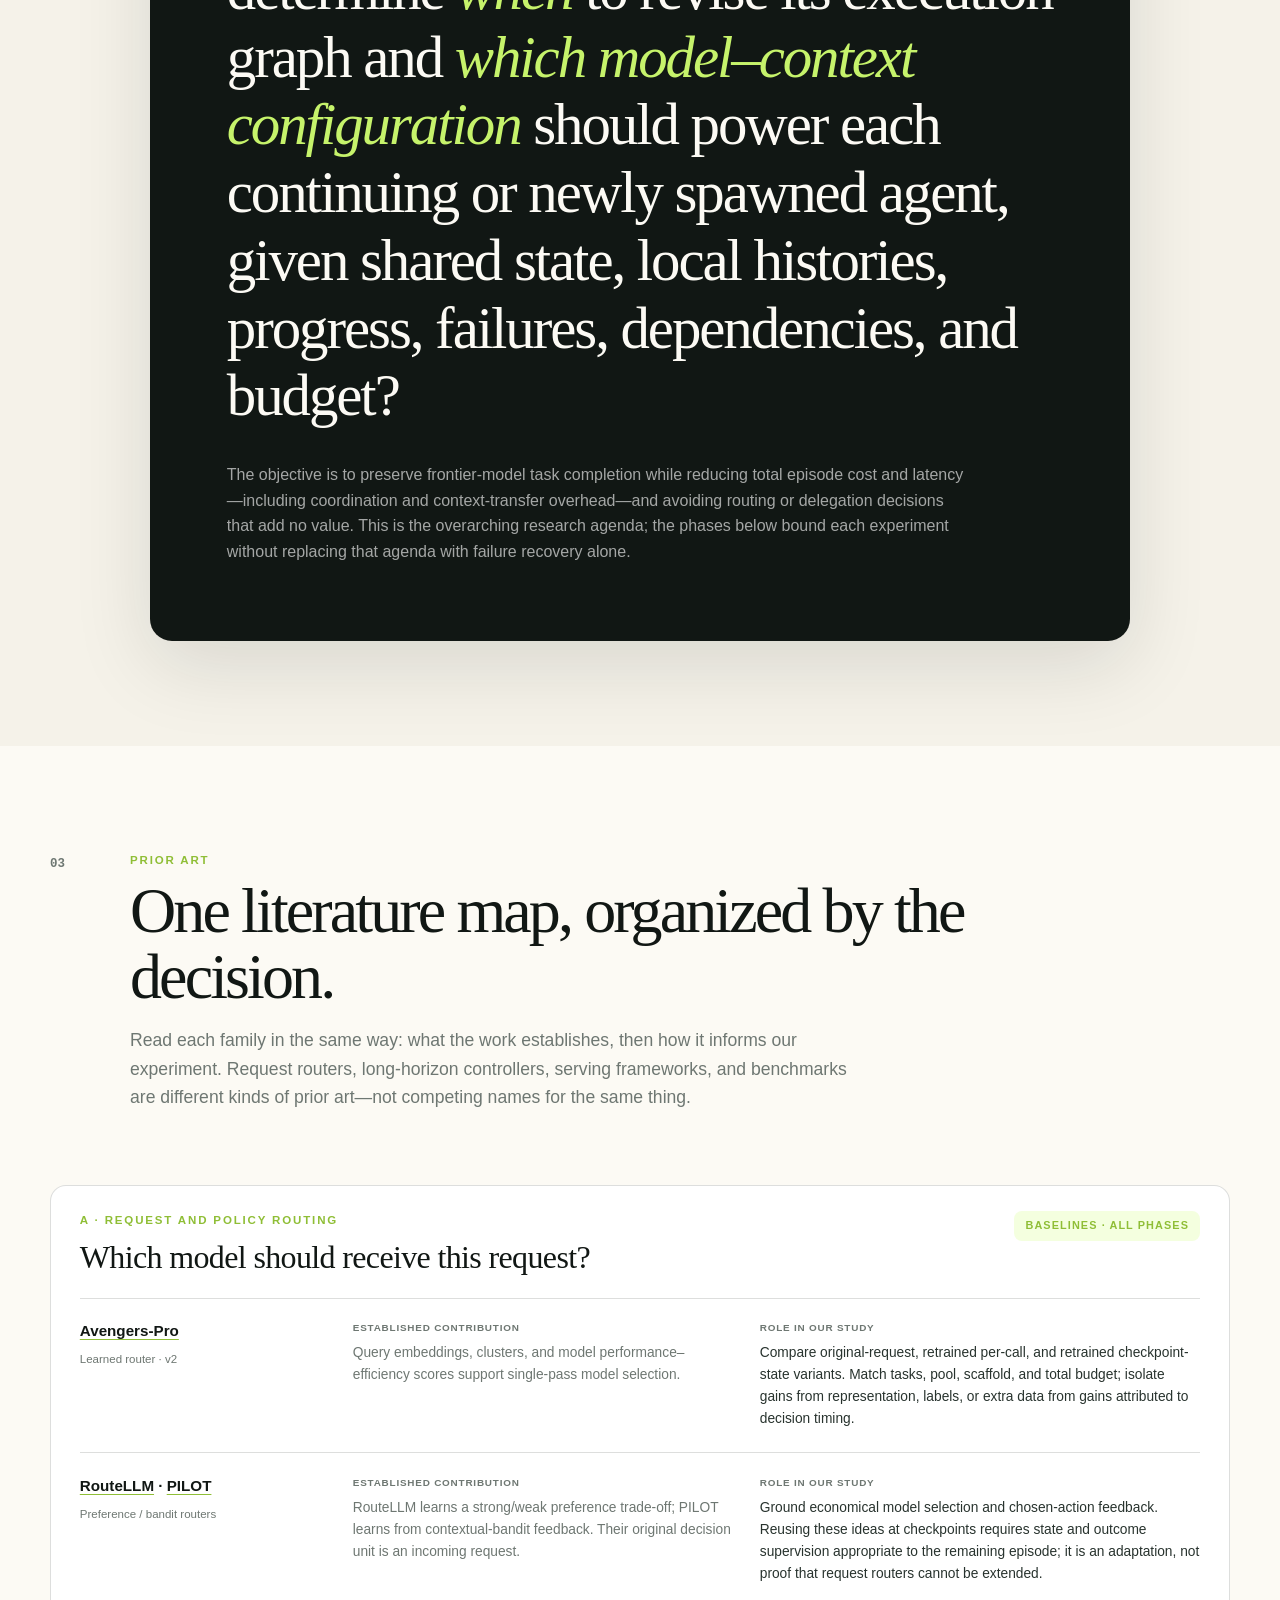
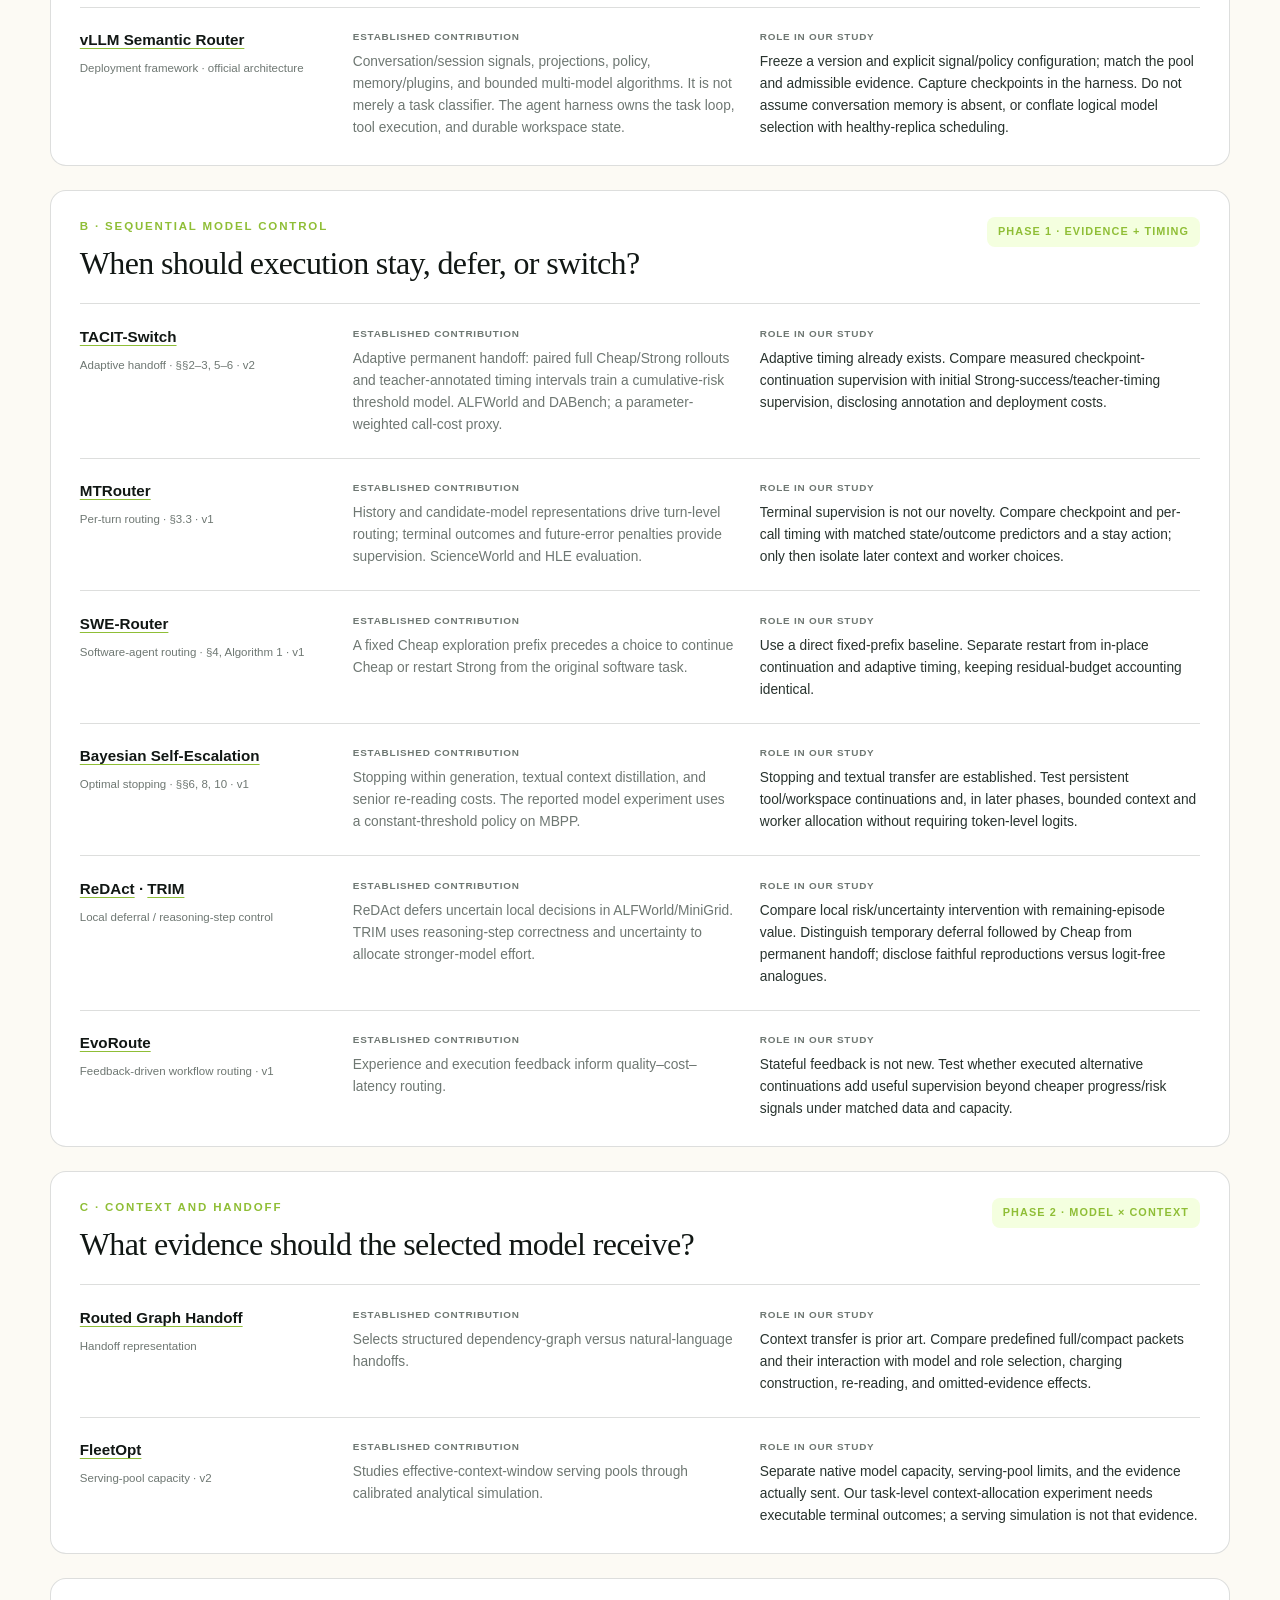
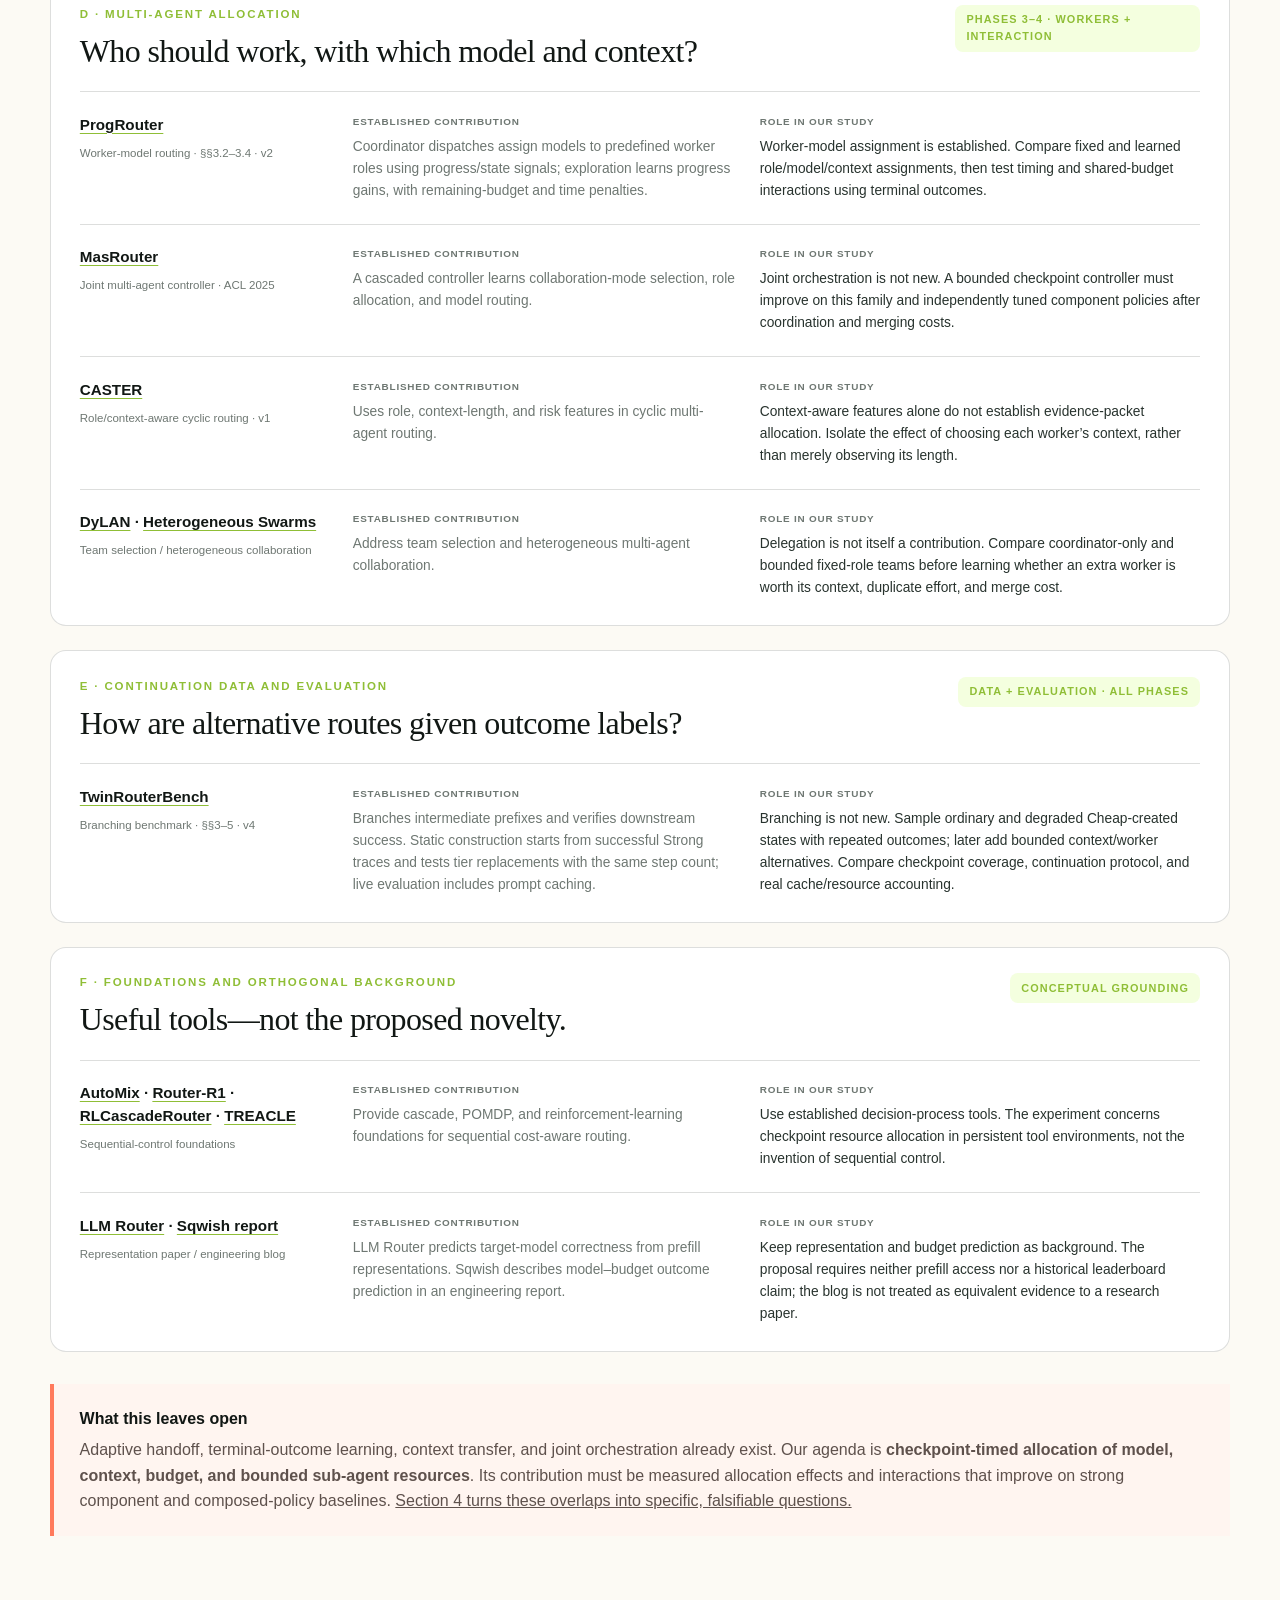
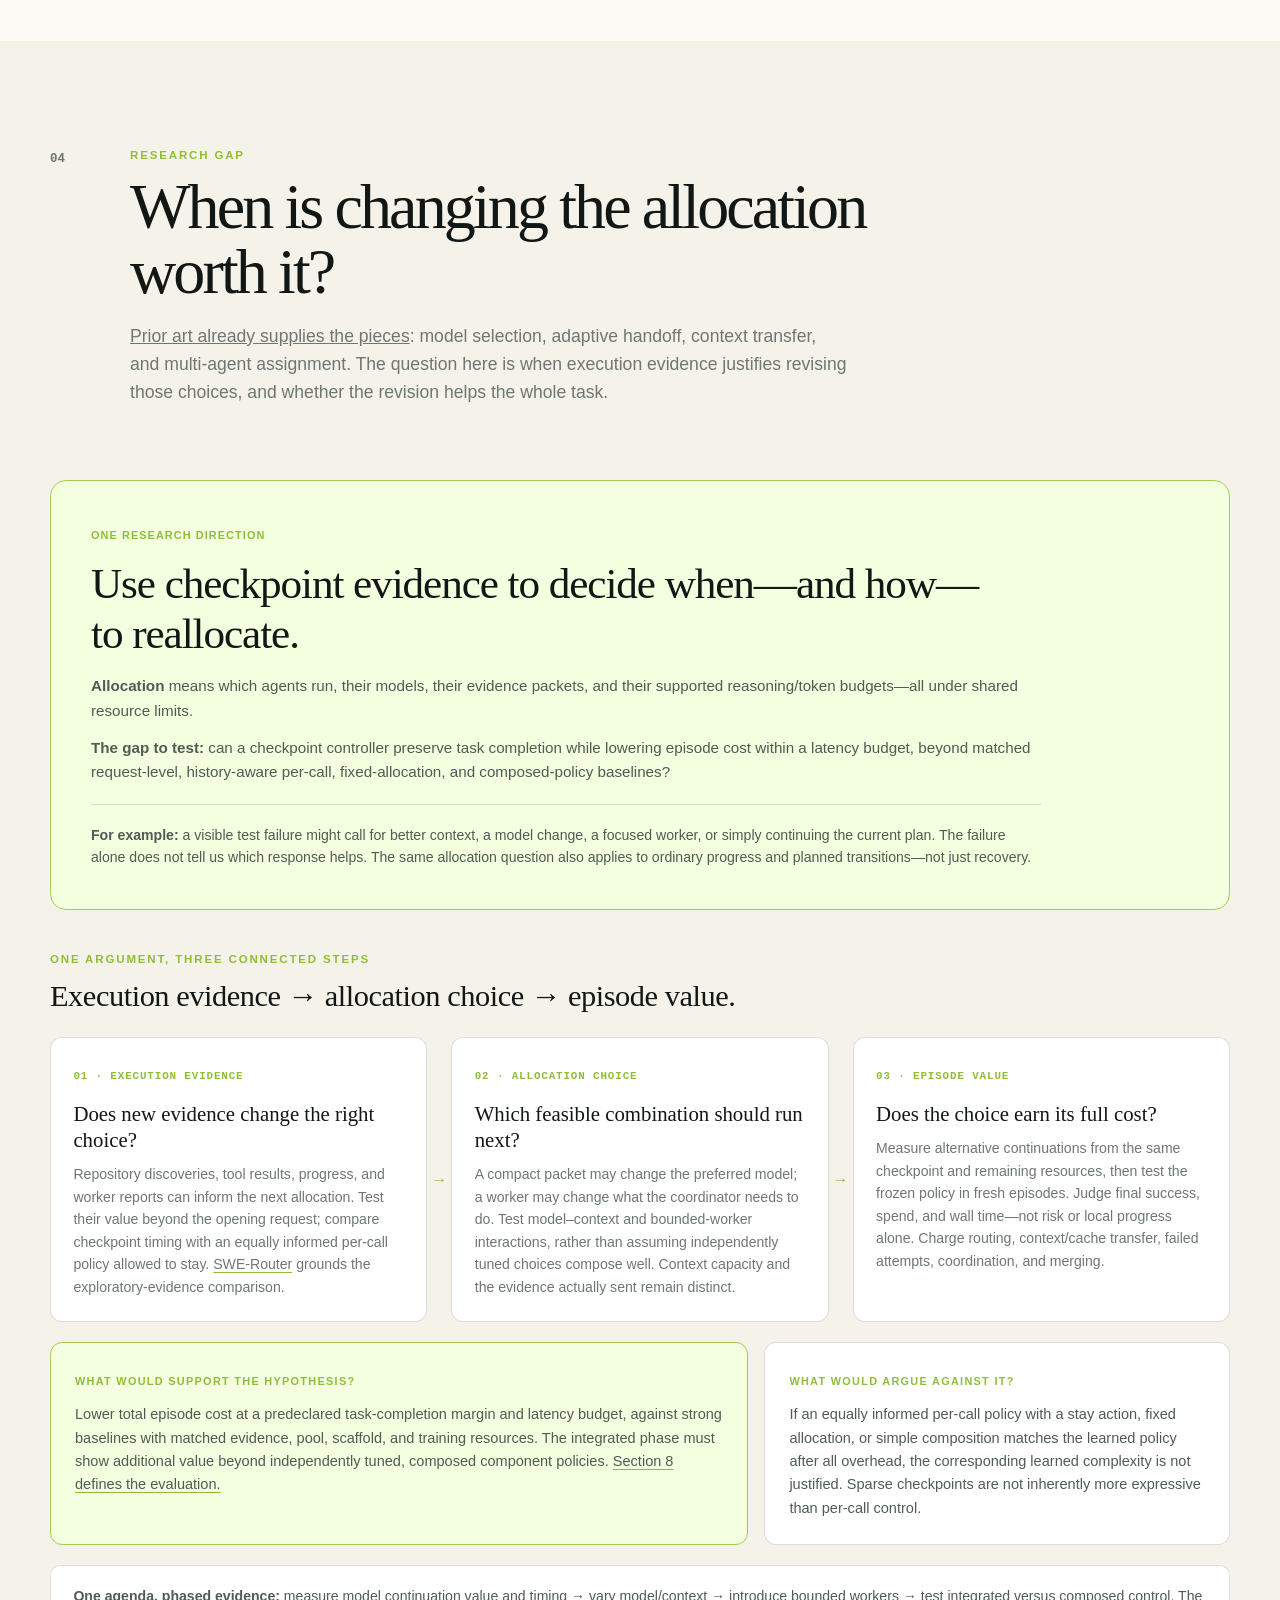
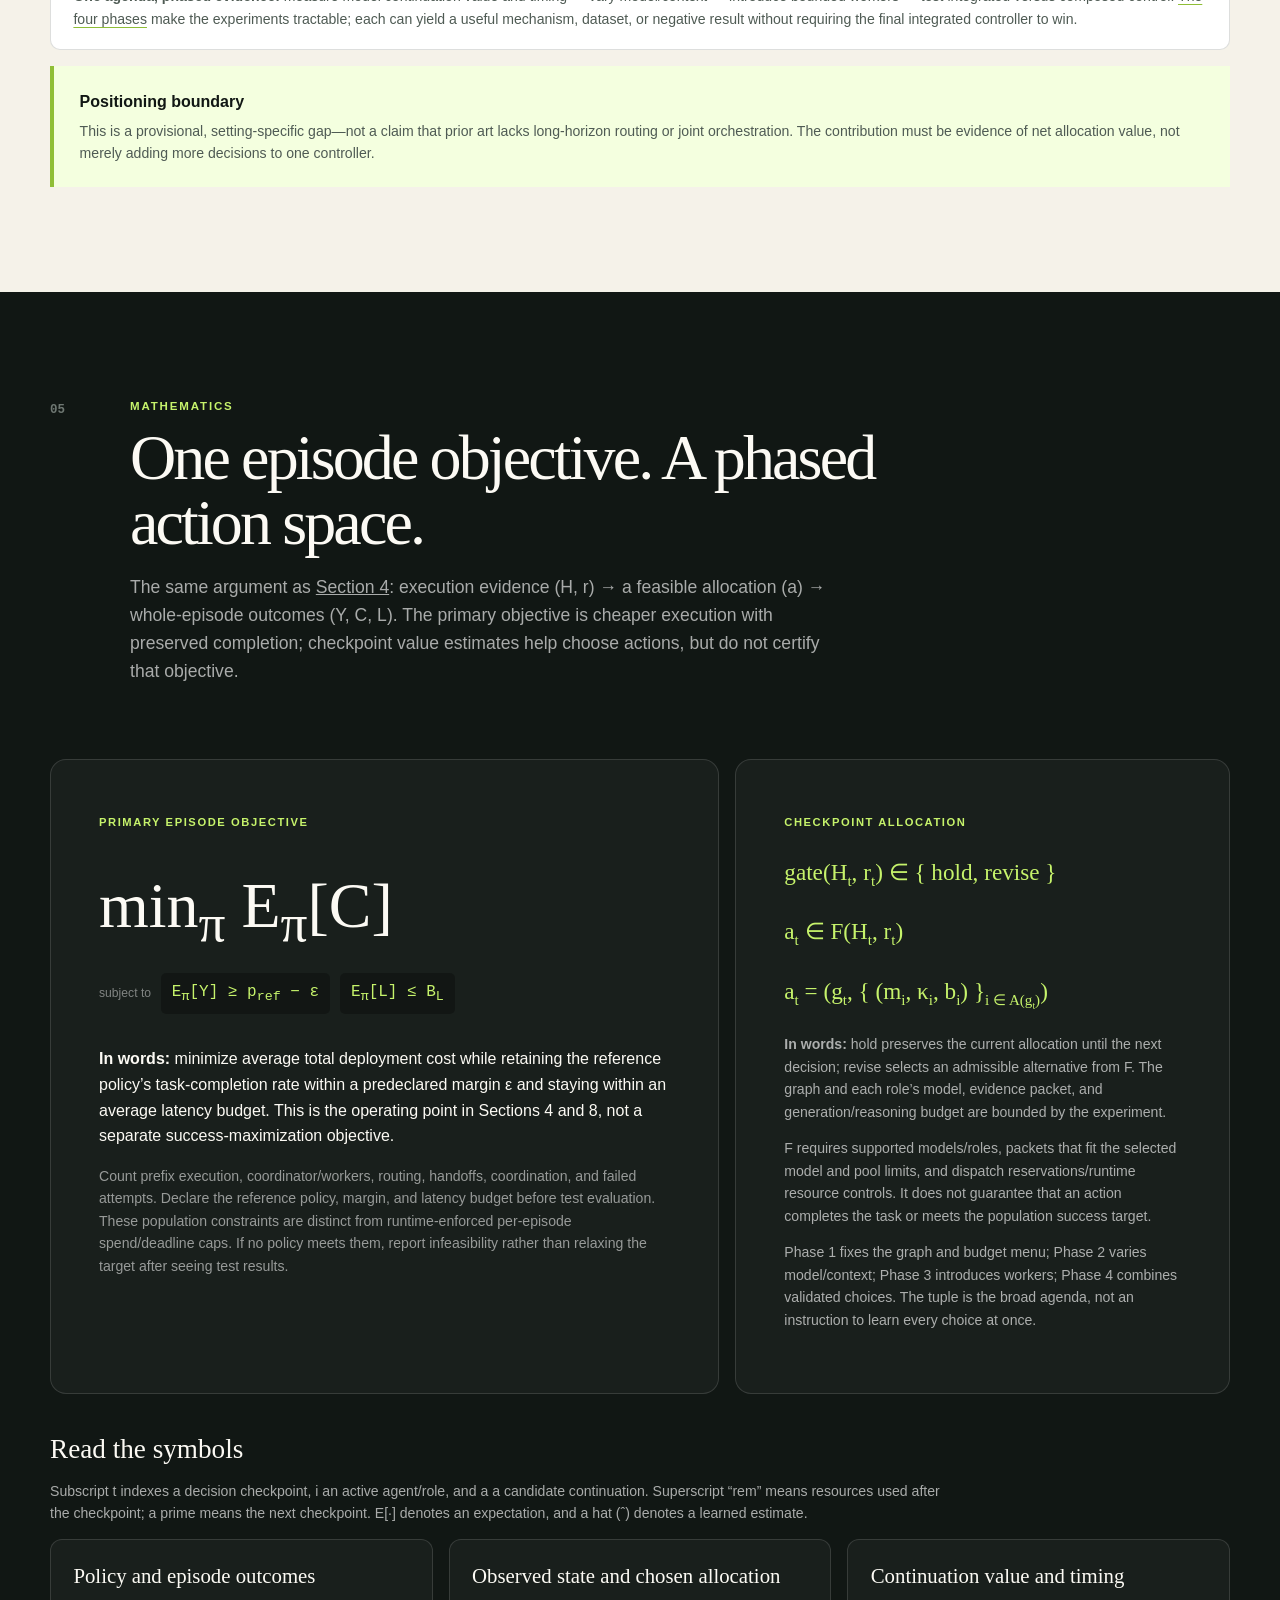
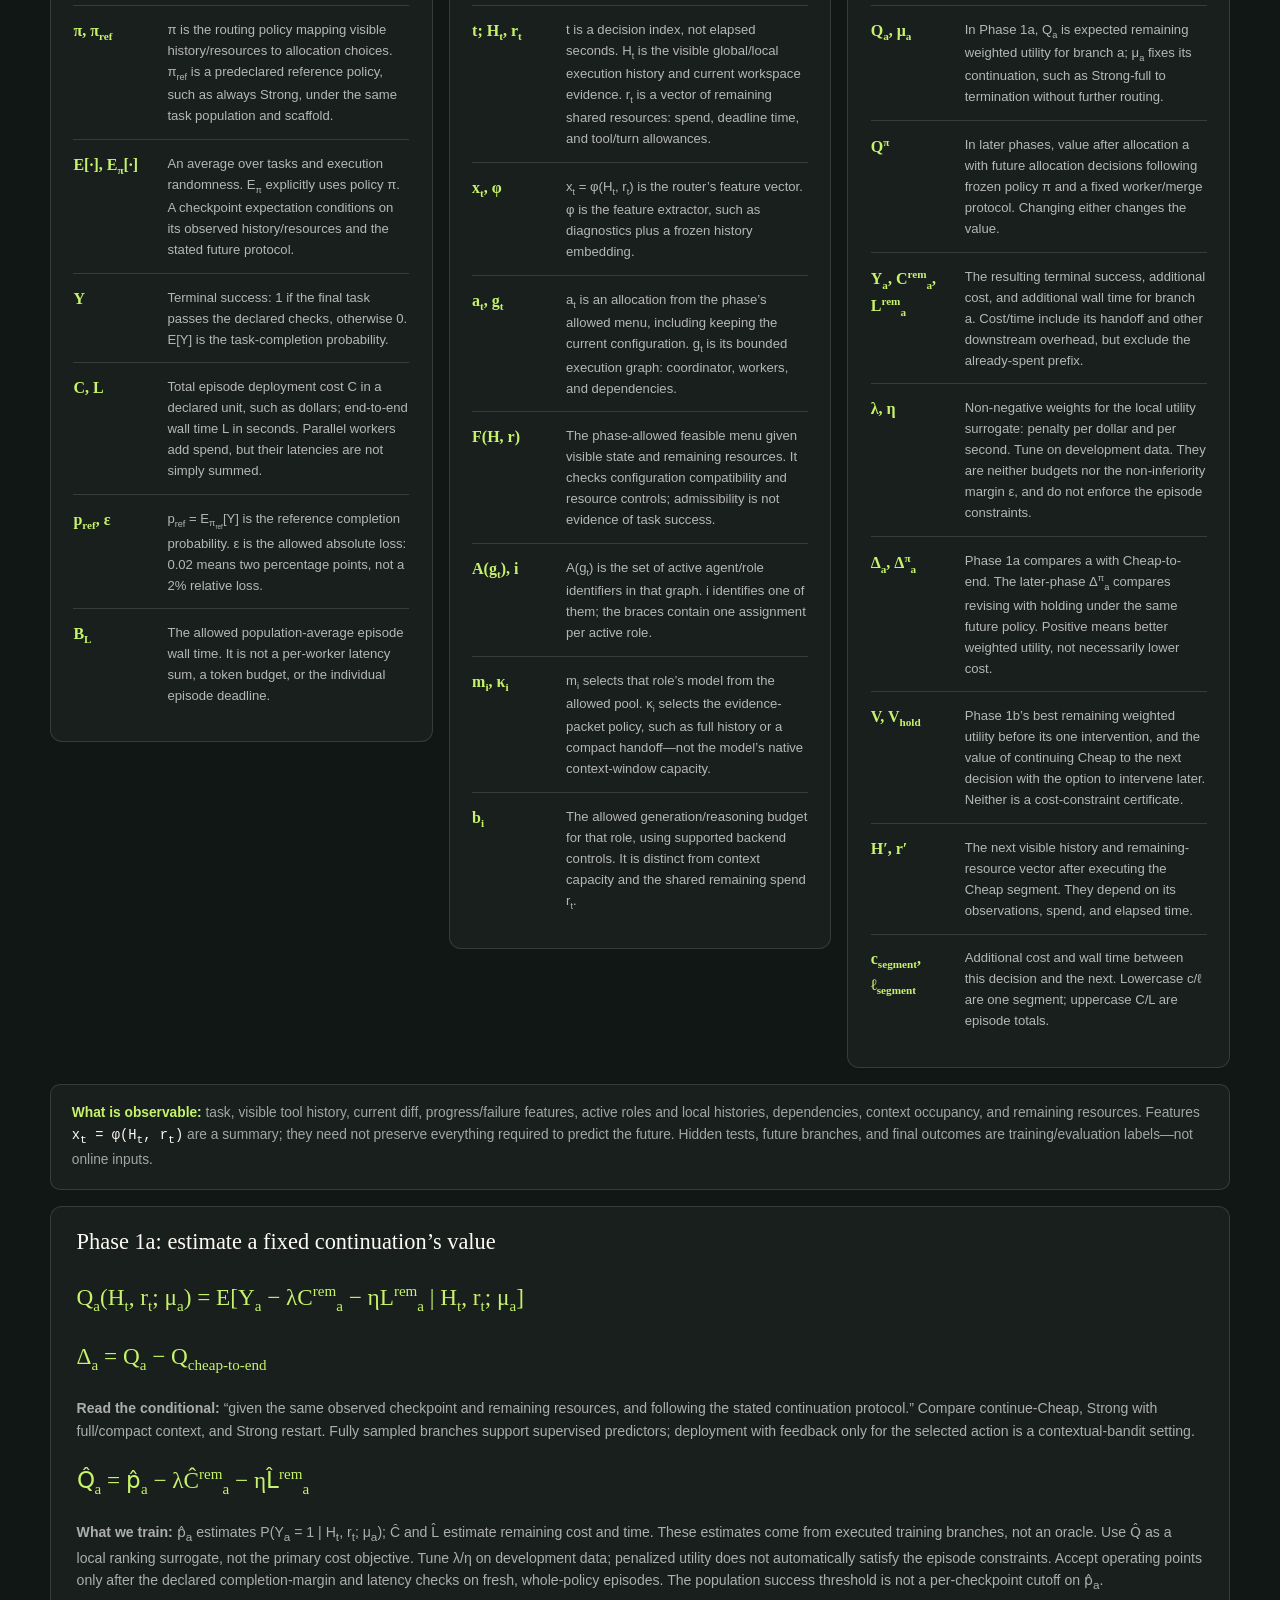
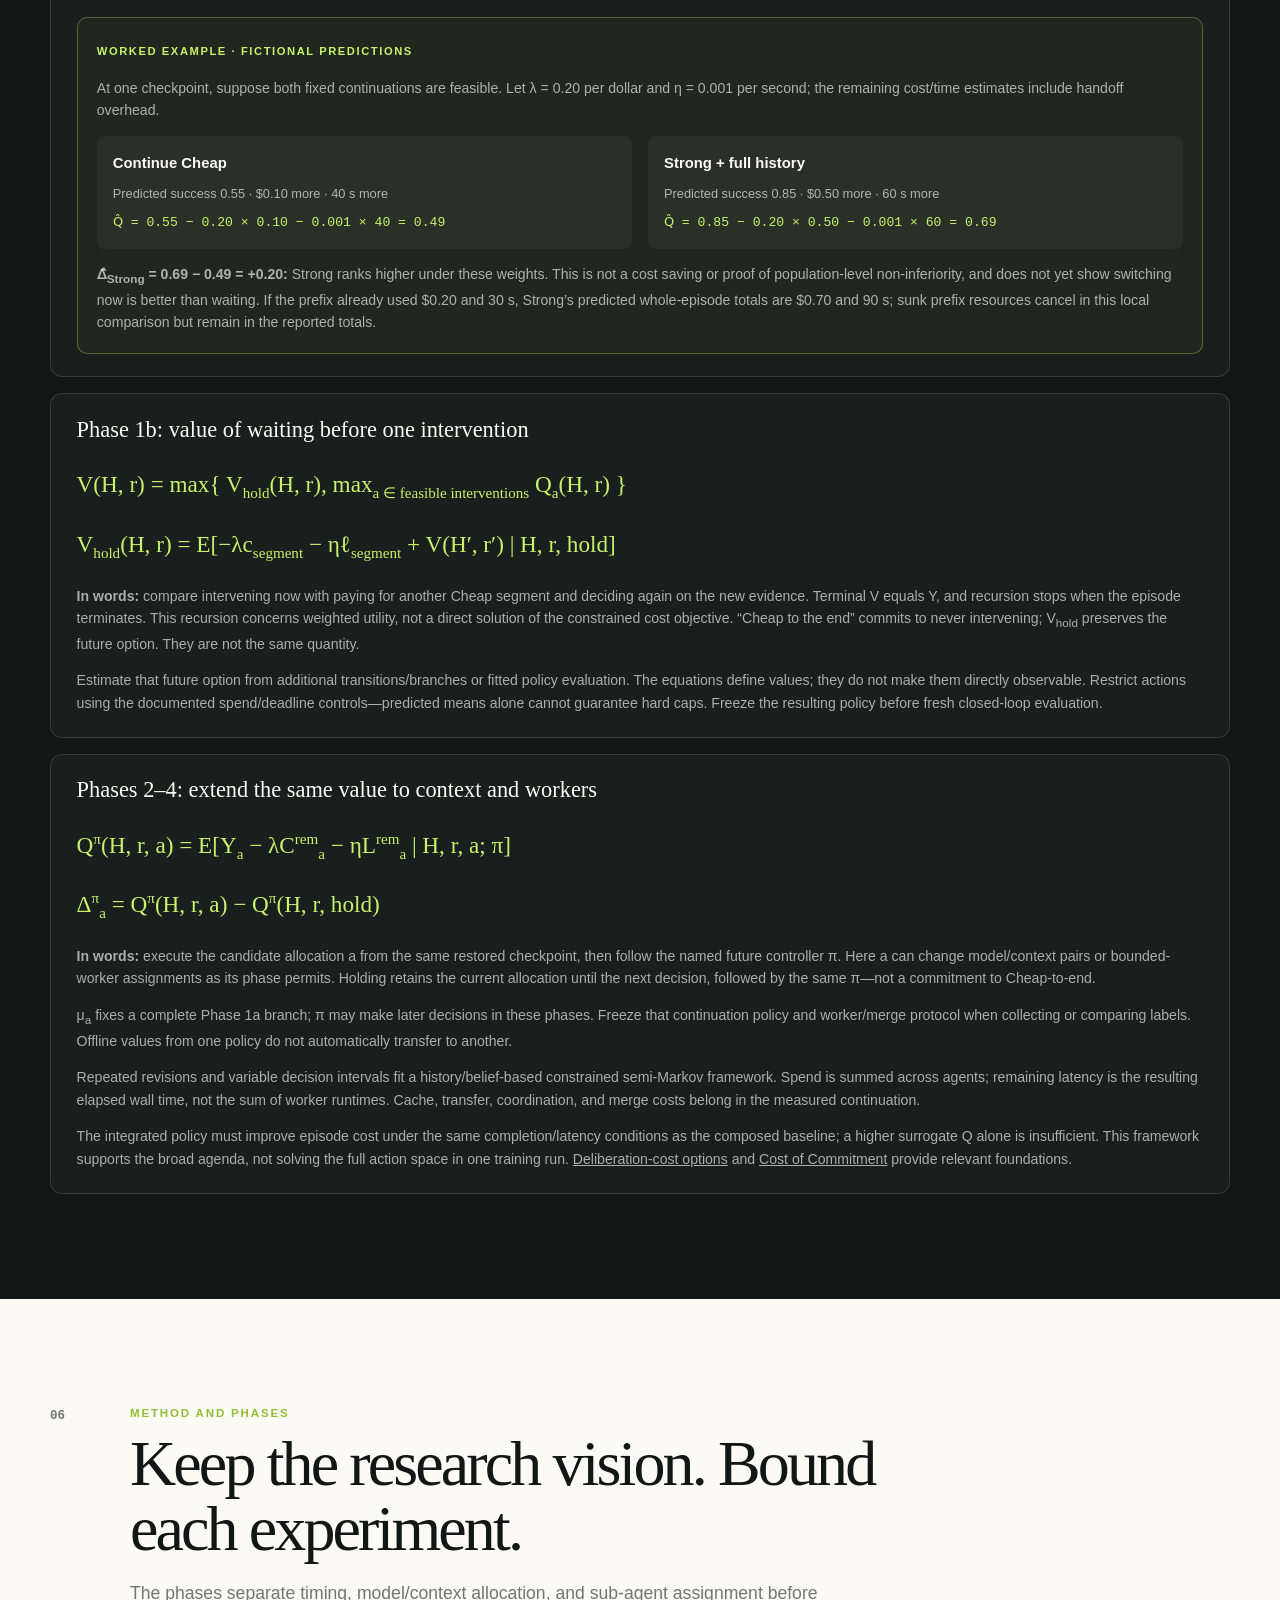
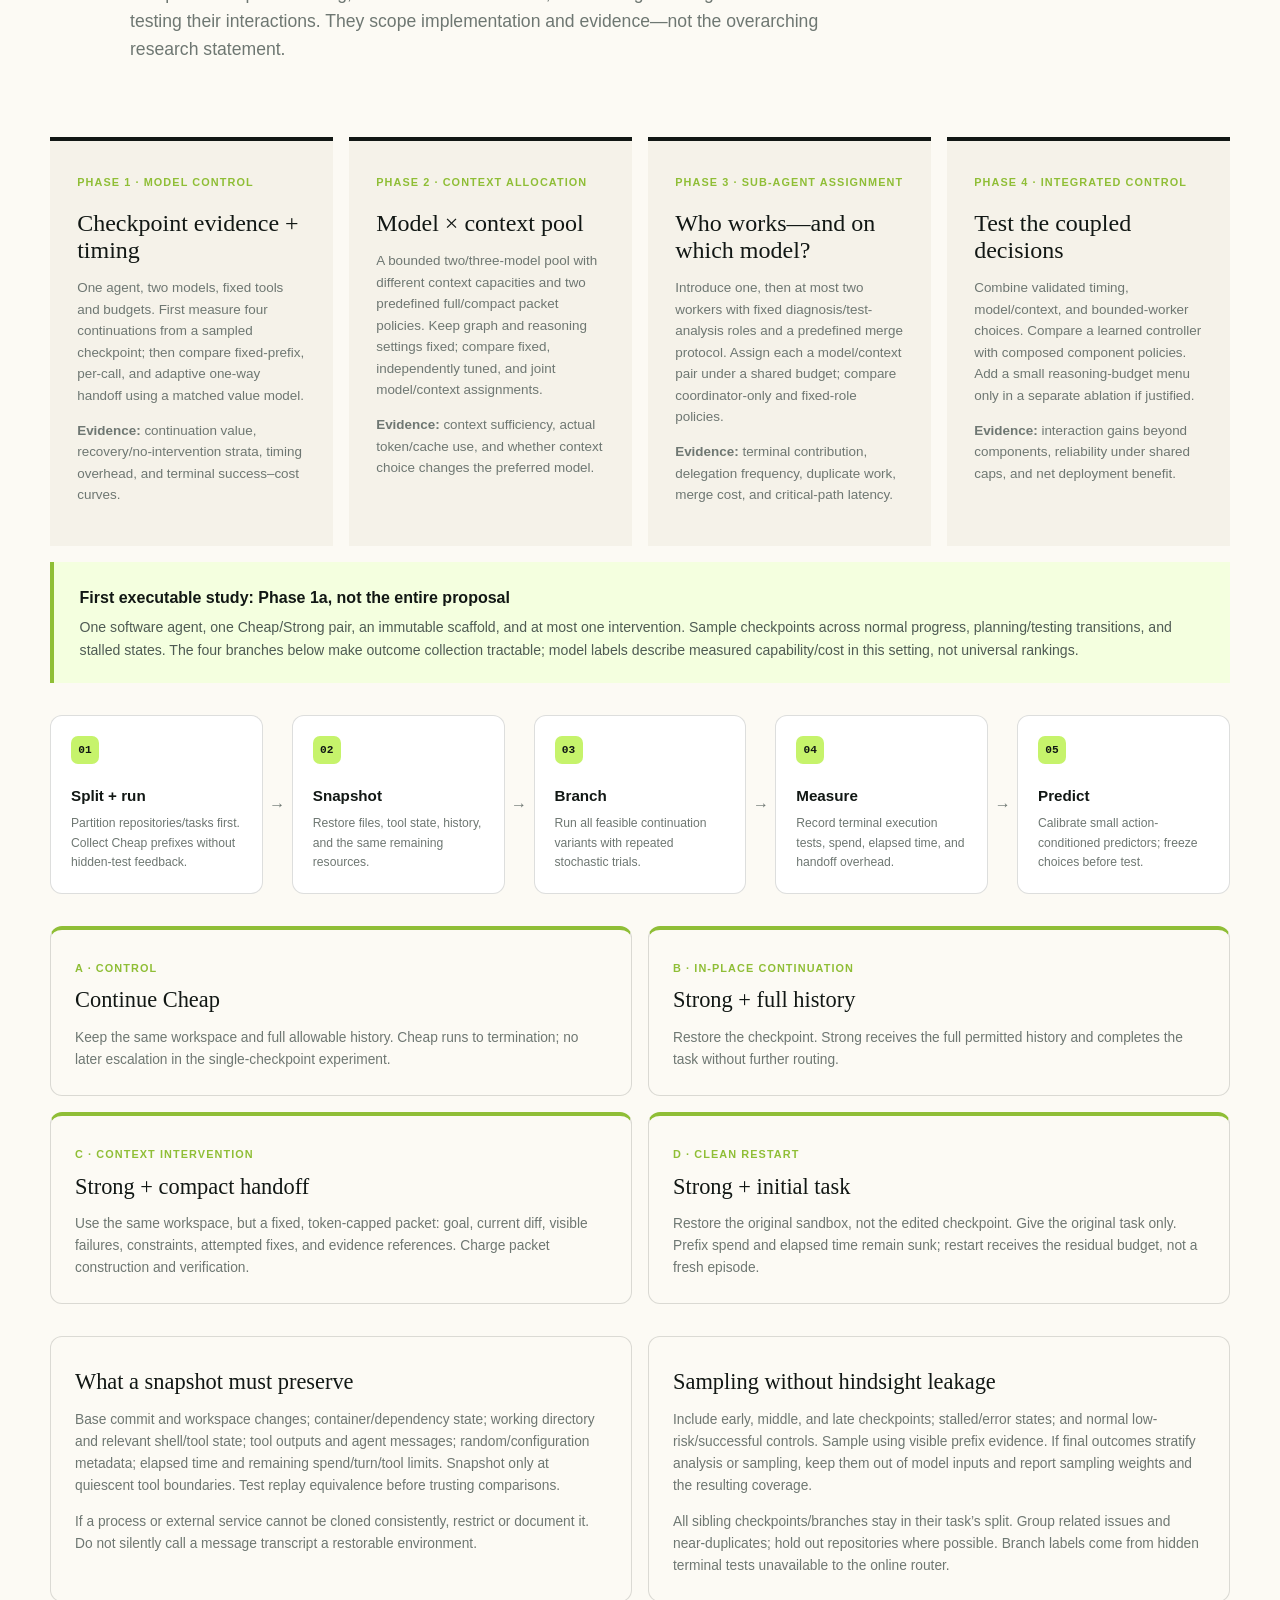
==== commit f2a30bd4: "Align routing mathematics with the episode cost objective" ====
--- a/docs/index.html
+++ b/docs/index.html
@@ -304,19 +304,22 @@
       <section class="section section-dark" id="formalization">
         <div class="section-heading reveal"><span class="section-number">05</span><div>
           <p class="kicker">Mathematics</p><h2>One episode objective. A phased action space.</h2>
-          <p class="section-intro">The router observes the execution so far, chooses an allocation, and learns from what happens afterward. The notation separates observable inputs, decisions, and future outcomes; the latter are predicted, not known at decision time.</p>
+          <p class="section-intro">The same argument as <a href="#gap">Section 4</a>: execution evidence (H, r) → a feasible allocation (a) → whole-episode outcomes (Y, C, L). The primary objective is cheaper execution with preserved completion; checkpoint value estimates help choose actions, but do not certify that objective.</p>
         </div></div>
         <div class="formula-layout reveal">
           <article class="formula-main">
-            <span class="formula-label">Episode objective</span><div class="formula">max<sub>π</sub> E[Y]</div>
-            <div class="constraints"><span>subject to</span><code>E[C] ≤ B<sub>C</sub></code><code>E[L] ≤ B<sub>L</sub></code></div>
-            <p><b>In words:</b> choose a routing policy π that maximizes the probability of completing the task, while keeping average total cost and wall time within declared budgets. Count the coordinator, workers, routing, handoffs, coordination, and failed attempts. Average constraints are separate from harness-enforced per-episode spend and deadline caps.</p>
+            <span class="formula-label">Primary episode objective</span><div class="formula">min<sub>π</sub> E<sub>π</sub>[C]</div>
+            <div class="constraints"><span>subject to</span><code>E<sub>π</sub>[Y] ≥ p<sub>ref</sub> − ε</code><code>E<sub>π</sub>[L] ≤ B<sub>L</sub></code></div>
+            <p><b>In words:</b> minimize average total deployment cost while retaining the reference policy’s task-completion rate within a predeclared margin ε and staying within an average latency budget. This is the operating point in Sections 4 and 8, not a separate success-maximization objective.</p>
+            <p class="formula-explanation">Count prefix execution, coordinator/workers, routing, handoffs, coordination, and failed attempts. Declare the reference policy, margin, and latency budget before test evaluation. These population constraints are distinct from runtime-enforced per-episode spend/deadline caps. If no policy meets them, report infeasibility rather than relaxing the target after seeing test results.</p>
           </article>
           <article class="formula-side">
             <span class="formula-label">Checkpoint allocation</span>
             <div class="math-line">gate(H<sub>t</sub>, r<sub>t</sub>) ∈ { hold, revise }</div>
+            <div class="math-line">a<sub>t</sub> ∈ F(H<sub>t</sub>, r<sub>t</sub>)</div>
             <div class="math-line">a<sub>t</sub> = (g<sub>t</sub>, { (m<sub>i</sub>, κ<sub>i</sub>, b<sub>i</sub>) }<sub>i ∈ A(g<sub>t</sub>)</sub>)</div>
-            <p class="formula-explanation"><b>In words:</b> at decision t, use the observed history and remaining resources to keep the allocation or revise it. A revision specifies a bounded execution graph and gives each active role a model, context configuration, and generation/reasoning budget.</p>
+            <p class="formula-explanation"><b>In words:</b> hold preserves the current allocation until the next decision; revise selects an admissible alternative from F. The graph and each role’s model, evidence packet, and generation/reasoning budget are bounded by the experiment.</p>
+            <p class="formula-explanation">F requires supported models/roles, packets that fit the selected model and pool limits, and dispatch reservations/runtime resource controls. It does not guarantee that an action completes the task or meets the population success target.</p>
             <p class="formula-explanation">Phase 1 fixes the graph and budget menu; Phase 2 varies model/context; Phase 3 introduces workers; Phase 4 combines validated choices. The tuple is the broad agenda, not an instruction to learn every choice at once.</p>
           </article>
         </div>
@@ -326,11 +329,12 @@
           <article class="notation-card reveal" aria-labelledby="notation-episode">
             <h3 id="notation-episode">Policy and episode outcomes</h3>
             <dl class="symbol-list">
-              <div><dt>π</dt><dd>The routing policy: rules or a learned controller mapping available history/resources to hold, revise, and allocation choices.</dd></div>
-              <div><dt>E[·]</dt><dd>An average over the evaluation task population and execution randomness. For a checkpoint value, average over future continuations conditional on that checkpoint and protocol.</dd></div>
+              <div><dt>π, π<sub>ref</sub></dt><dd>π is the routing policy mapping visible history/resources to allocation choices. π<sub>ref</sub> is a predeclared reference policy, such as always Strong, under the same task population and scaffold.</dd></div>
+              <div><dt>E[·], E<sub>π</sub>[·]</dt><dd>An average over tasks and execution randomness. E<sub>π</sub> explicitly uses policy π. A checkpoint expectation conditions on its observed history/resources and the stated future protocol.</dd></div>
               <div><dt>Y</dt><dd>Terminal success: 1 if the final task passes the declared checks, otherwise 0. E[Y] is the task-completion probability.</dd></div>
               <div><dt>C, L</dt><dd>Total episode deployment cost C in a declared unit, such as dollars; end-to-end wall time L in seconds. Parallel workers add spend, but their latencies are not simply summed.</dd></div>
-              <div><dt>B<sub>C</sub>, B<sub>L</sub></dt><dd>Limits on average episode cost and latency. They are not individual workers’ token limits or guarantees that every episode stays under a hard cap.</dd></div>
+              <div><dt>p<sub>ref</sub>, ε</dt><dd>p<sub>ref</sub> = E<sub>π<sub>ref</sub></sub>[Y] is the reference completion probability. ε is the allowed absolute loss: 0.02 means two percentage points, not a 2% relative loss.</dd></div>
+              <div><dt>B<sub>L</sub></dt><dd>The allowed population-average episode wall time. It is not a per-worker latency sum, a token budget, or the individual episode deadline.</dd></div>
             </dl>
           </article>
           <article class="notation-card reveal" aria-labelledby="notation-allocation">
@@ -338,7 +342,8 @@
             <dl class="symbol-list">
               <div><dt>t; H<sub>t</sub>, r<sub>t</sub></dt><dd>t is a decision index, not elapsed seconds. H<sub>t</sub> is the visible global/local execution history and current workspace evidence. r<sub>t</sub> is a vector of remaining shared resources: spend, deadline time, and tool/turn allowances.</dd></div>
               <div><dt>x<sub>t</sub>, φ</dt><dd>x<sub>t</sub> = φ(H<sub>t</sub>, r<sub>t</sub>) is the router’s feature vector. φ is the feature extractor, such as diagnostics plus a frozen history embedding.</dd></div>
-              <div><dt>a<sub>t</sub>, g<sub>t</sub></dt><dd>a<sub>t</sub> is a proposed allocation. g<sub>t</sub> is its bounded execution graph: coordinator, workers, and their dependencies.</dd></div>
+              <div><dt>a<sub>t</sub>, g<sub>t</sub></dt><dd>a<sub>t</sub> is an allocation from the phase’s allowed menu, including keeping the current configuration. g<sub>t</sub> is its bounded execution graph: coordinator, workers, and dependencies.</dd></div>
+              <div><dt>F(H, r)</dt><dd>The phase-allowed feasible menu given visible state and remaining resources. It checks configuration compatibility and resource controls; admissibility is not evidence of task success.</dd></div>
               <div><dt>A(g<sub>t</sub>), i</dt><dd>A(g<sub>t</sub>) is the set of active agent/role identifiers in that graph. i identifies one of them; the braces contain one assignment per active role.</dd></div>
               <div><dt>m<sub>i</sub>, κ<sub>i</sub></dt><dd>m<sub>i</sub> selects that role’s model from the allowed pool. κ<sub>i</sub> selects the evidence-packet policy, such as full history or a compact handoff—not the model’s native context-window capacity.</dd></div>
               <div><dt>b<sub>i</sub></dt><dd>The allowed generation/reasoning budget for that role, using supported backend controls. It is distinct from context capacity and the shared remaining spend r<sub>t</sub>.</dd></div>
@@ -347,11 +352,12 @@
           <article class="notation-card reveal" aria-labelledby="notation-value">
             <h3 id="notation-value">Continuation value and timing</h3>
             <dl class="symbol-list">
-              <div><dt>Q<sub>a</sub>, μ<sub>a</sub></dt><dd>Q<sub>a</sub> is expected remaining utility after choosing continuation a. μ<sub>a</sub> fixes behavior afterward—for example, Strong with full history until termination, with no further routing.</dd></div>
+              <div><dt>Q<sub>a</sub>, μ<sub>a</sub></dt><dd>In Phase 1a, Q<sub>a</sub> is expected remaining weighted utility for branch a; μ<sub>a</sub> fixes its continuation, such as Strong-full to termination without further routing.</dd></div>
+              <div><dt>Q<sup>π</sup></dt><dd>In later phases, value after allocation a with future allocation decisions following frozen policy π and a fixed worker/merge protocol. Changing either changes the value.</dd></div>
               <div><dt>Y<sub>a</sub>, C<sup>rem</sup><sub>a</sub>, L<sup>rem</sup><sub>a</sub></dt><dd>The resulting terminal success, additional cost, and additional wall time for branch a. Cost/time include its handoff and other downstream overhead, but exclude the already-spent prefix.</dd></div>
-              <div><dt>λ, η</dt><dd>Non-negative cost and latency trade-off weights. With dollar/second accounting, λ penalizes utility per dollar and η per second. These are tuning weights, not model parameters or budgets.</dd></div>
-              <div><dt>Δ<sub>a</sub></dt><dd>The utility difference between branch a and Cheap-to-end at the same checkpoint. Positive means better under the chosen weights, not necessarily higher raw success.</dd></div>
-              <div><dt>V, V<sub>hold</sub></dt><dd>V is the best remaining value before the one allowed intervention. V<sub>hold</sub> continues Cheap to the next decision while retaining the option to intervene later.</dd></div>
+              <div><dt>λ, η</dt><dd>Non-negative weights for the local utility surrogate: penalty per dollar and per second. Tune on development data. They are neither budgets nor the non-inferiority margin ε, and do not enforce the episode constraints.</dd></div>
+              <div><dt>Δ<sub>a</sub>, Δ<sup>π</sup><sub>a</sub></dt><dd>Phase 1a compares a with Cheap-to-end. The later-phase Δ<sup>π</sup><sub>a</sub> compares revising with holding under the same future policy. Positive means better weighted utility, not necessarily lower cost.</dd></div>
+              <div><dt>V, V<sub>hold</sub></dt><dd>Phase 1b’s best remaining weighted utility before its one intervention, and the value of continuing Cheap to the next decision with the option to intervene later. Neither is a cost-constraint certificate.</dd></div>
               <div><dt>H′, r′</dt><dd>The next visible history and remaining-resource vector after executing the Cheap segment. They depend on its observations, spend, and elapsed time.</dd></div>
               <div><dt>c<sub>segment</sub>, ℓ<sub>segment</sub></dt><dd>Additional cost and wall time between this decision and the next. Lowercase c/ℓ are one segment; uppercase C/L are episode totals.</dd></div>
             </dl>
@@ -361,12 +367,12 @@
 
         <div class="formal-steps">
           <article class="reveal">
-            <h3>Phase 1a: value of a fixed continuation</h3>
+            <h3>Phase 1a: estimate a fixed continuation’s value</h3>
             <div class="math-line">Q<sub>a</sub>(H<sub>t</sub>, r<sub>t</sub>; μ<sub>a</sub>) = E[Y<sub>a</sub> − λC<sup>rem</sup><sub>a</sub> − ηL<sup>rem</sup><sub>a</sub> | H<sub>t</sub>, r<sub>t</sub>; μ<sub>a</sub>]</div>
             <div class="math-line">Δ<sub>a</sub> = Q<sub>a</sub> − Q<sub>cheap-to-end</sub></div>
             <p><b>Read the conditional:</b> “given the same observed checkpoint and remaining resources, and following the stated continuation protocol.” Compare continue-Cheap, Strong with full/compact context, and Strong restart. Fully sampled branches support supervised predictors; deployment with feedback only for the selected action is a contextual-bandit setting.</p>
             <div class="math-line">Q̂<sub>a</sub> = p̂<sub>a</sub> − λĈ<sup>rem</sup><sub>a</sub> − ηL̂<sup>rem</sup><sub>a</sub></div>
-            <p><b>What we train:</b> p̂<sub>a</sub> estimates P(Y<sub>a</sub> = 1 | H<sub>t</sub>, r<sub>t</sub>; μ<sub>a</sub>); Ĉ and L̂ estimate remaining cost and time. These estimates come from executed training branches, not an oracle. Tune λ/η on development data and verify actual success/cost/latency constraints on fresh episodes; penalized utility does not automatically satisfy the original budgets.</p>
+            <p><b>What we train:</b> p̂<sub>a</sub> estimates P(Y<sub>a</sub> = 1 | H<sub>t</sub>, r<sub>t</sub>; μ<sub>a</sub>); Ĉ and L̂ estimate remaining cost and time. These estimates come from executed training branches, not an oracle. Use Q̂ as a local ranking surrogate, not the primary cost objective. Tune λ/η on development data; penalized utility does not automatically satisfy the episode constraints. Accept operating points only after the declared completion-margin and latency checks on fresh, whole-policy episodes. The population success threshold is not a per-checkpoint cutoff on p̂<sub>a</sub>.</p>
             <div class="value-example" aria-label="Illustrative fixed-checkpoint utility calculation">
               <span class="formula-label">Worked example · fictional predictions</span>
               <p>At one checkpoint, suppose both fixed continuations are feasible. Let λ = 0.20 per dollar and η = 0.001 per second; the remaining cost/time estimates include handoff overhead.</p>
@@ -374,20 +380,24 @@
                 <div><h4>Continue Cheap</h4><p>Predicted success 0.55 · $0.10 more · 40 s more</p><code>Q̂ = 0.55 − 0.20 × 0.10 − 0.001 × 40 = 0.49</code></div>
                 <div><h4>Strong + full history</h4><p>Predicted success 0.85 · $0.50 more · 60 s more</p><code>Q̂ = 0.85 − 0.20 × 0.50 − 0.001 × 60 = 0.69</code></div>
               </div>
-              <p><b>Δ̂<sub>Strong</sub> = 0.69 − 0.49 = +0.20:</b> Strong ranks higher for this fixed choice. That does not yet show switching now is better than waiting. If the prefix already used $0.20 and 30 s, Strong’s predicted whole-episode totals are $0.70 and 90 s; sunk prefix resources cancel in this local comparison but remain in the reported totals.</p>
+              <p><b>Δ̂<sub>Strong</sub> = 0.69 − 0.49 = +0.20:</b> Strong ranks higher under these weights. This is not a cost saving or proof of population-level non-inferiority, and does not yet show switching now is better than waiting. If the prefix already used $0.20 and 30 s, Strong’s predicted whole-episode totals are $0.70 and 90 s; sunk prefix resources cancel in this local comparison but remain in the reported totals.</p>
             </div>
           </article>
           <article class="reveal">
             <h3>Phase 1b: value of waiting before one intervention</h3>
             <div class="math-line">V(H, r) = max{ V<sub>hold</sub>(H, r), max<sub>a ∈ feasible interventions</sub> Q<sub>a</sub>(H, r) }</div>
             <div class="math-line">V<sub>hold</sub>(H, r) = E[−λc<sub>segment</sub> − ηℓ<sub>segment</sub> + V(H′, r′) | H, r, hold]</div>
-            <p><b>In words:</b> compare intervening now with paying for another Cheap segment and deciding again on the new evidence. Terminal V equals Y, and recursion stops when the episode terminates. “Cheap to the end” commits to never intervening; V<sub>hold</sub> preserves the future option. They are not the same quantity.</p>
+            <p><b>In words:</b> compare intervening now with paying for another Cheap segment and deciding again on the new evidence. Terminal V equals Y, and recursion stops when the episode terminates. This recursion concerns weighted utility, not a direct solution of the constrained cost objective. “Cheap to the end” commits to never intervening; V<sub>hold</sub> preserves the future option. They are not the same quantity.</p>
             <p>Estimate that future option from additional transitions/branches or fitted policy evaluation. The equations define values; they do not make them directly observable. Restrict actions using the documented spend/deadline controls—predicted means alone cannot guarantee hard caps. Freeze the resulting policy before fresh closed-loop evaluation.</p>
           </article>
           <article class="reveal">
-            <h3>General framework: constrained sequential control</h3>
-            <p>Repeated revisions and variable intervals between decisions motivate a history/belief-based constrained semi-Markov decision process: actions may last different amounts of time, and the visible state is incomplete. State the continuation policy whenever estimating action value; changing future routing or worker behavior changes that value. Duration, cache state, coordination, and merge effects belong in transitions and resource accounting.</p>
-            <p>This framework supports the broad agenda; it is not a claim to solve the full action space in one training run. <a href="https://ojs.aaai.org/index.php/AAAI/article/view/11831" target="_blank" rel="noreferrer">Deliberation-cost options</a> and <a href="https://proceedings.mlr.press/v306/lefebvre26a.html" target="_blank" rel="noreferrer">Cost of Commitment</a> provide relevant foundations.</p>
+            <h3>Phases 2–4: extend the same value to context and workers</h3>
+            <div class="math-line">Q<sup>π</sup>(H, r, a) = E[Y<sub>a</sub> − λC<sup>rem</sup><sub>a</sub> − ηL<sup>rem</sup><sub>a</sub> | H, r, a; π]</div>
+            <div class="math-line">Δ<sup>π</sup><sub>a</sub> = Q<sup>π</sup>(H, r, a) − Q<sup>π</sup>(H, r, hold)</div>
+            <p><b>In words:</b> execute the candidate allocation a from the same restored checkpoint, then follow the named future controller π. Here a can change model/context pairs or bounded-worker assignments as its phase permits. Holding retains the current allocation until the next decision, followed by the same π—not a commitment to Cheap-to-end.</p>
+            <p>μ<sub>a</sub> fixes a complete Phase 1a branch; π may make later decisions in these phases. Freeze that continuation policy and worker/merge protocol when collecting or comparing labels. Offline values from one policy do not automatically transfer to another.</p>
+            <p>Repeated revisions and variable decision intervals fit a history/belief-based constrained semi-Markov framework. Spend is summed across agents; remaining latency is the resulting elapsed wall time, not the sum of worker runtimes. Cache, transfer, coordination, and merge costs belong in the measured continuation.</p>
+            <p>The integrated policy must improve episode cost under the same completion/latency conditions as the composed baseline; a higher surrogate Q alone is insufficient. This framework supports the broad agenda, not solving the full action space in one training run. <a href="https://ojs.aaai.org/index.php/AAAI/article/view/11831" target="_blank" rel="noreferrer">Deliberation-cost options</a> and <a href="https://proceedings.mlr.press/v306/lefebvre26a.html" target="_blank" rel="noreferrer">Cost of Commitment</a> provide relevant foundations.</p>
           </article>
         </div>
       </section>
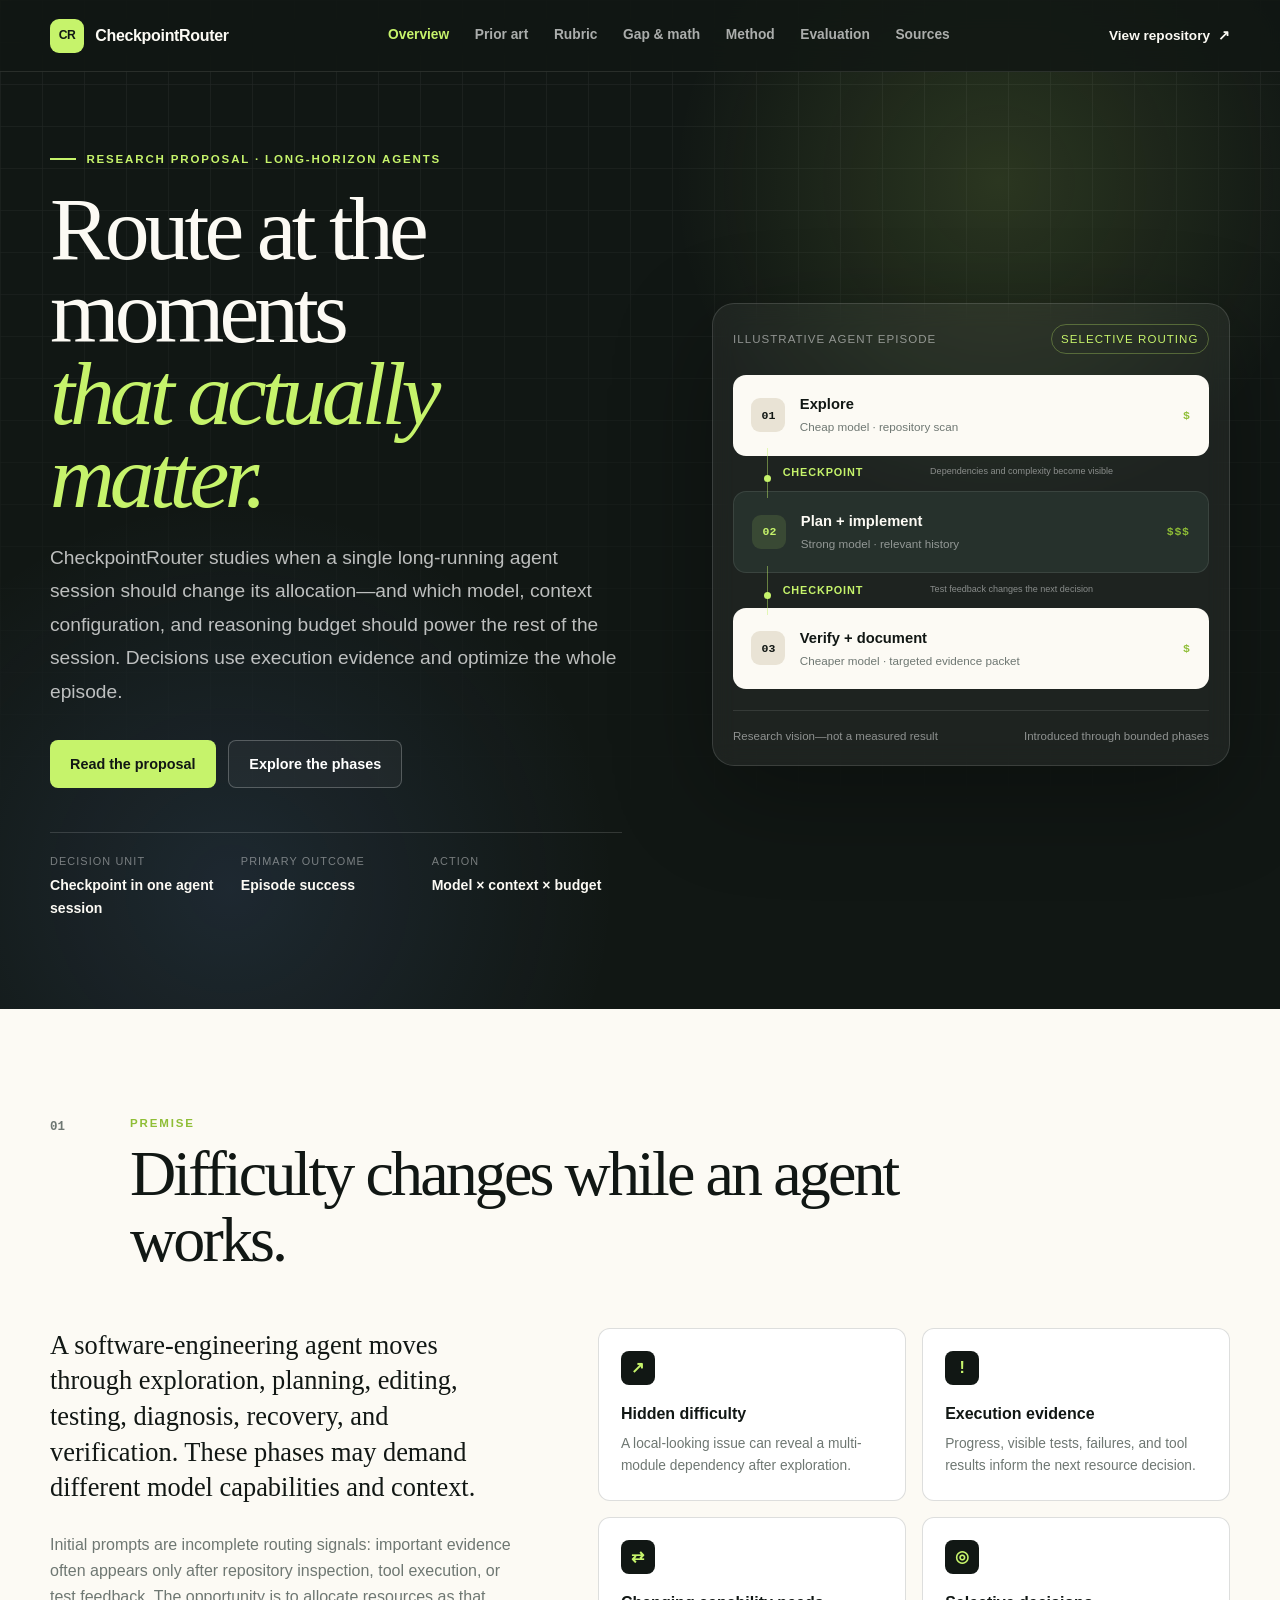
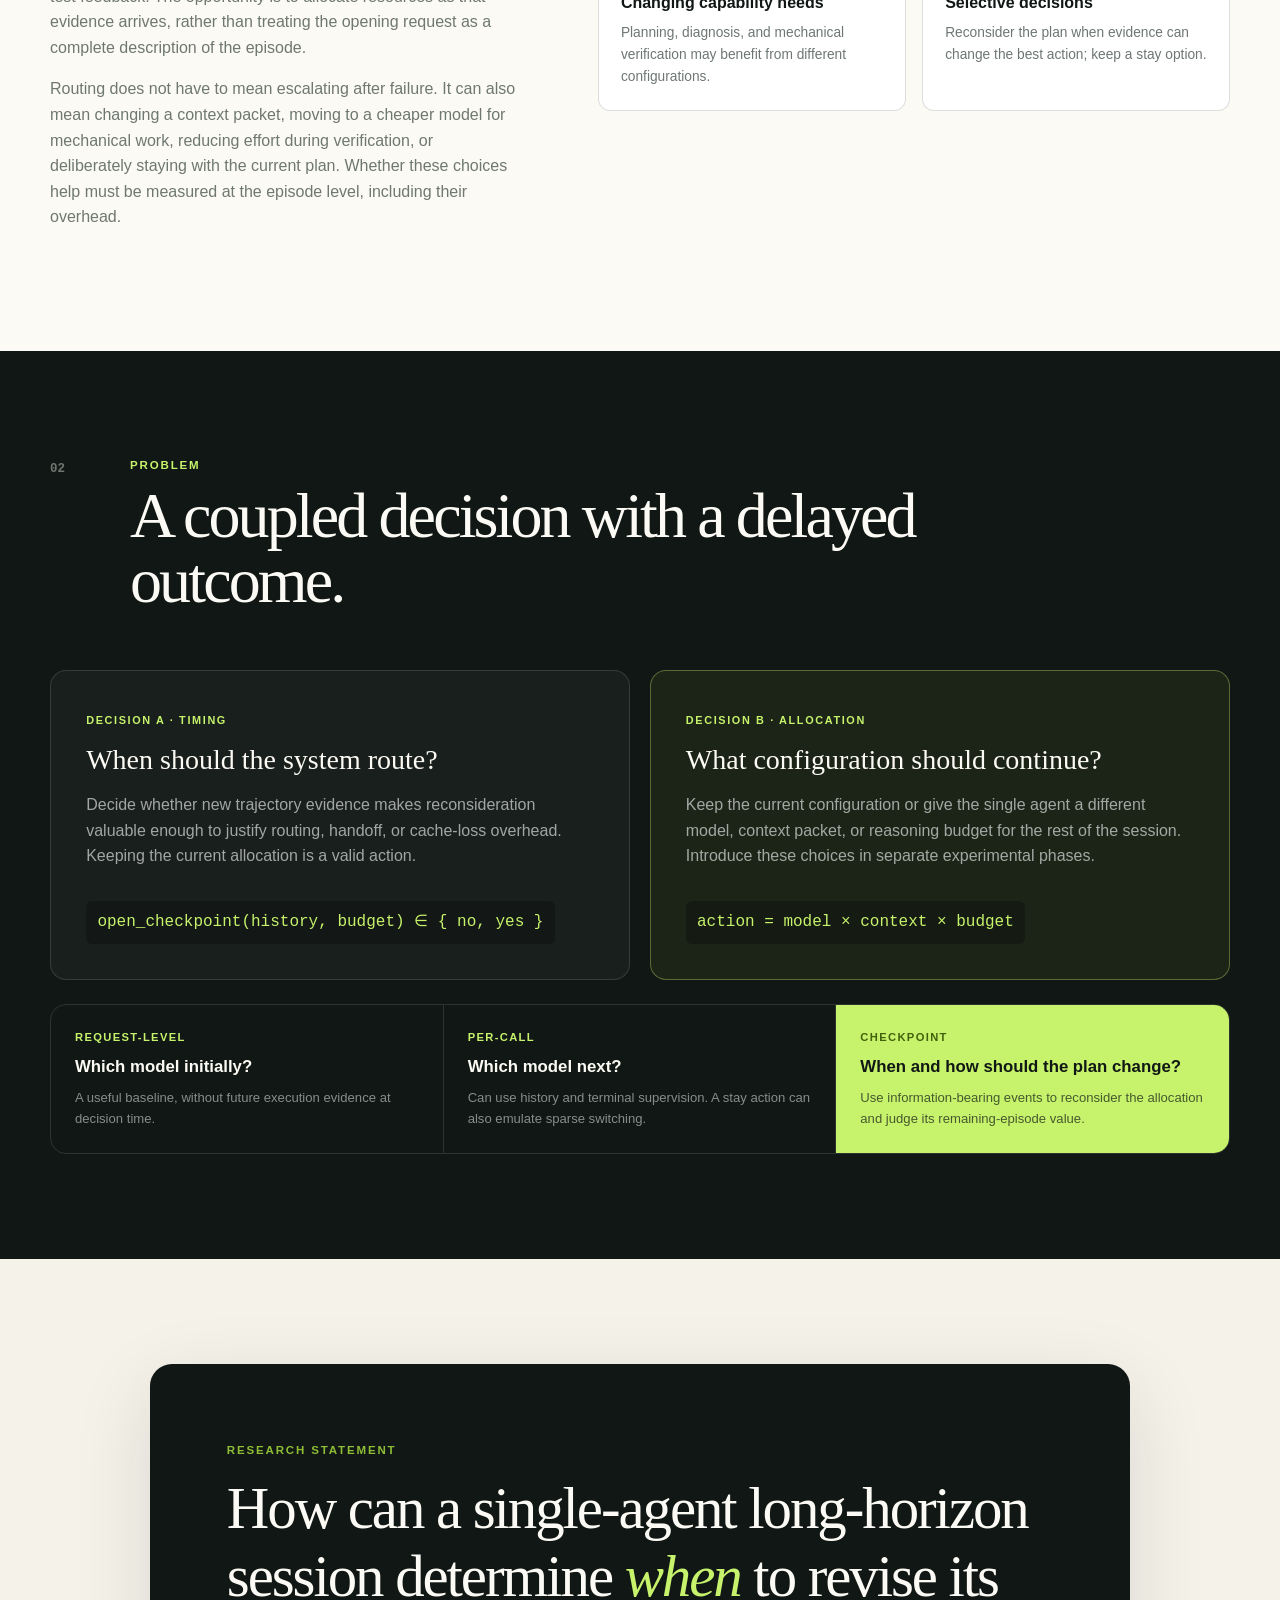
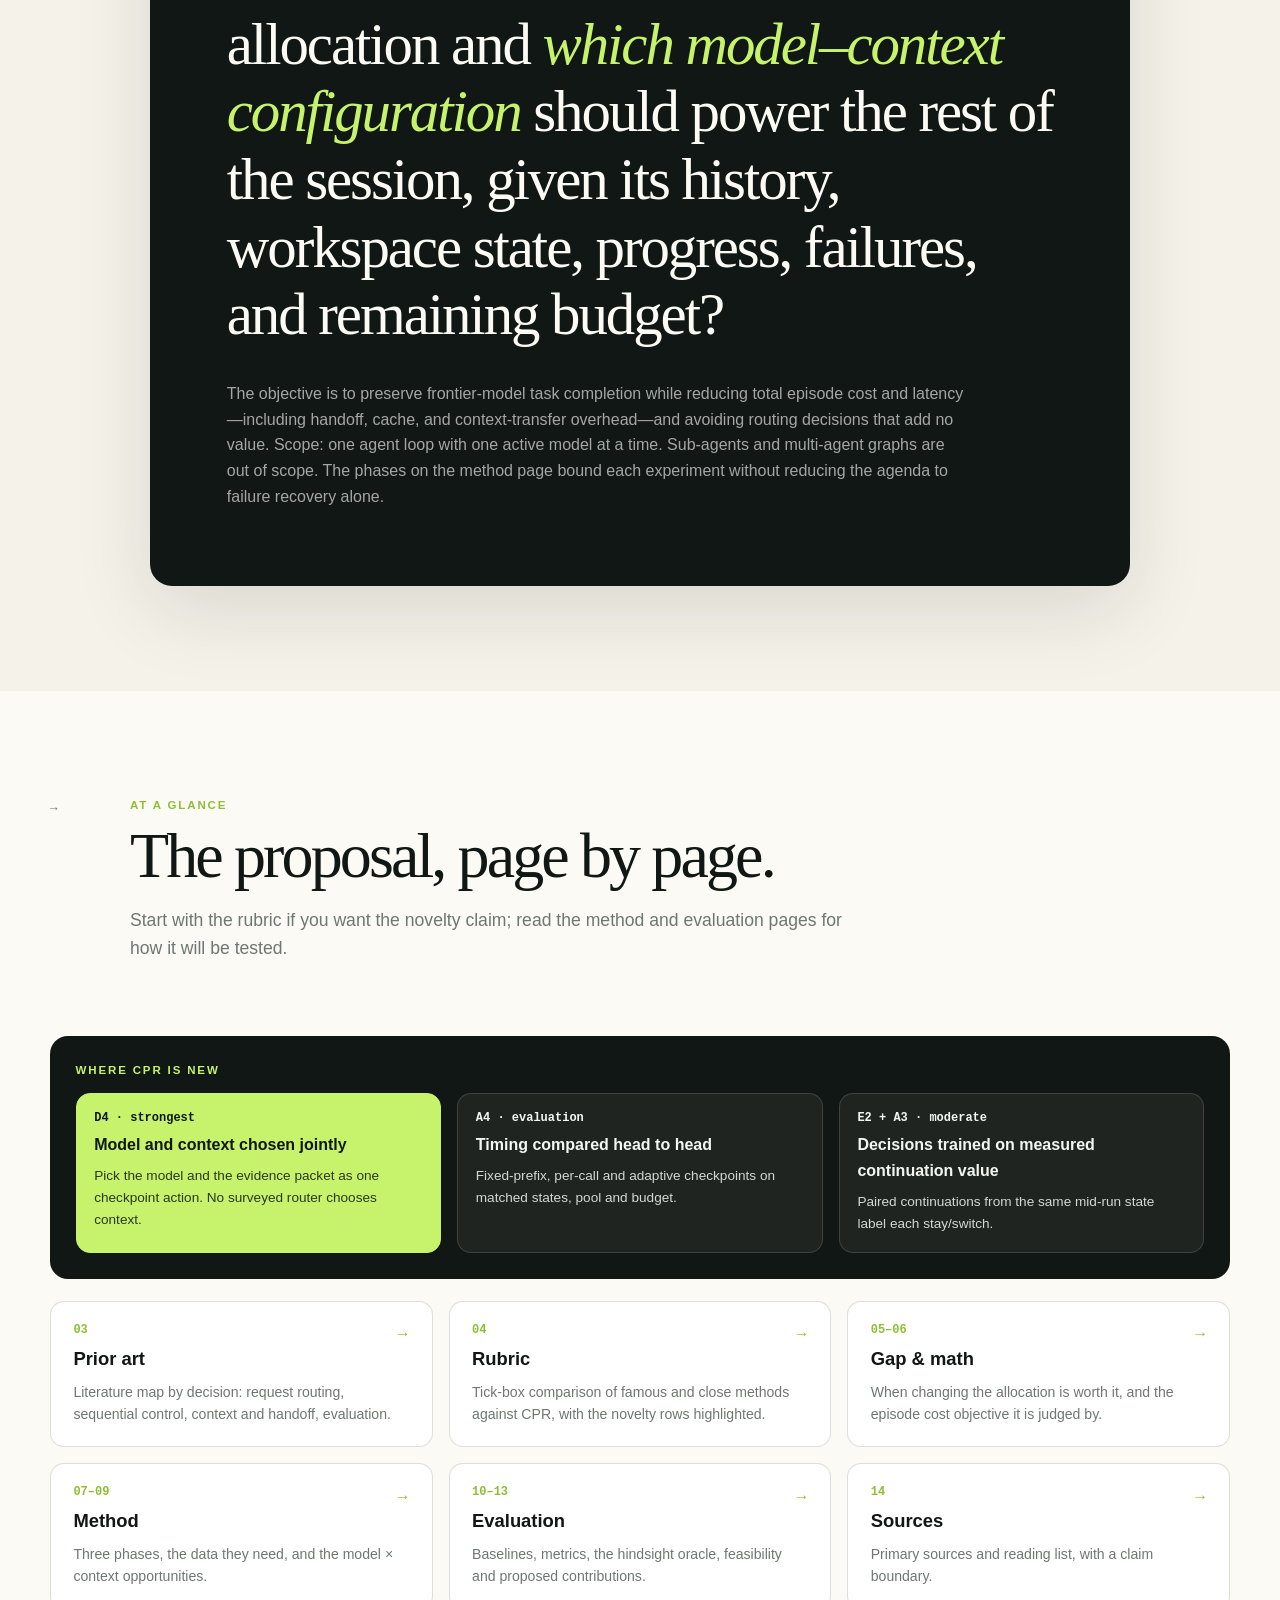
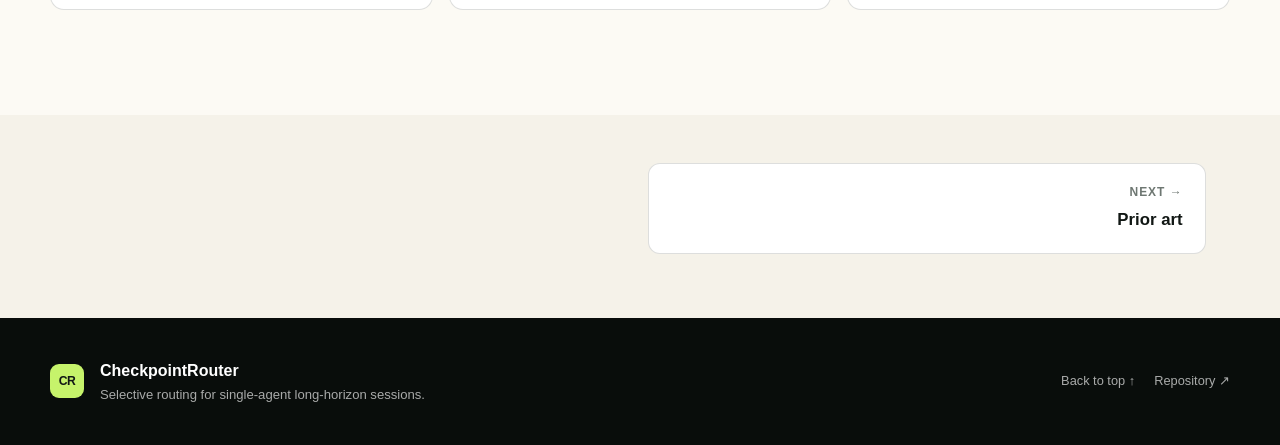
==== commit daef2019: "Scope proposal to single-agent sessions, add rubric, split site into pages Rescope the proposal and " ====
--- a/docs/index.html
+++ b/docs/index.html
@@ -3,10 +3,10 @@
   <head>
     <meta charset="utf-8" />
     <meta name="viewport" content="width=device-width, initial-scale=1" />
-    <meta name="description" content="CheckpointRouter: checkpoint-aware model, context, budget, and sub-agent routing for long-horizon AI systems, with a phased experimental plan." />
+    <meta name="description" content="CheckpointRouter: checkpoint-aware model, context, and budget routing for single-agent long-horizon sessions, with a phased experimental plan." />
     <meta name="theme-color" content="#111714" />
     <meta property="og:title" content="CheckpointRouter — Long-Horizon Agent Routing" />
-    <meta property="og:description" content="Selective model, context, and sub-agent routing at meaningful execution checkpoints. Broad research vision, bounded experimental phases." />
+    <meta property="og:description" content="Selective model and context routing for a single long-horizon agent at meaningful execution checkpoints. Bounded experimental phases." />
     <meta property="og:type" content="website" />
     <title>CheckpointRouter — Long-Horizon Agent Routing</title>
     <link rel="icon" href="assets/favicon.svg" type="image/svg+xml" />
@@ -16,21 +16,16 @@
   <body>
     <a class="skip-link" href="#main">Skip to content</a>
     <header class="site-header" data-header>
-      <a class="brand" href="#top" aria-label="CheckpointRouter home">
+      <a class="brand" href="index.html" aria-label="CheckpointRouter home">
         <span class="brand-mark" aria-hidden="true">CR</span><span>CheckpointRouter</span>
       </a>
       <nav class="desktop-nav" aria-label="Primary navigation">
-        <a href="#premise">Premise</a><a href="#prior-art">Prior art</a><a href="#gap">Gap</a>
-        <a href="#method">Method</a><a href="#evaluation">Evaluation</a><a href="#sources">Sources</a>
+        <a href="index.html" aria-current="page" class="is-active">Overview</a><a href="prior-art.html">Prior art</a><a href="rubric.html">Rubric</a><a href="research.html">Gap & math</a><a href="method.html">Method</a><a href="evaluation.html">Evaluation</a><a href="sources.html">Sources</a>
       </nav>
       <details class="mobile-nav" data-mobile-nav>
         <summary>Contents</summary>
         <nav aria-label="Mobile navigation">
-          <a href="#premise">Premise</a><a href="#research-statement">Research question</a>
-          <a href="#prior-art">Prior art</a><a href="#gap">Research gap</a>
-          <a href="#formalization">Mathematics</a><a href="#method">Method</a>
-          <a href="#phases">Experimental phases</a><a href="#data">Data</a><a href="#evaluation">Evaluation</a>
-          <a href="#opportunity">Context &amp; sub-agent opportunities</a><a href="#sources">Sources</a>
+          <a href="index.html" aria-current="page" class="is-active">Overview</a><a href="prior-art.html">Prior art</a><a href="rubric.html">Rubric</a><a href="research.html">Gap & math</a><a href="method.html">Method</a><a href="evaluation.html">Evaluation</a><a href="sources.html">Sources</a>
         </nav>
       </details>
       <a class="header-cta" href="https://github.com/cs24mtech15016-oss/ai-gateway-ops" target="_blank" rel="noreferrer">
@@ -45,17 +40,17 @@
             <div class="eyebrow"><span></span> Research proposal · long-horizon agents</div>
             <h1>Route at the moments <em>that actually matter.</em></h1>
             <p class="hero-lede">
-              CheckpointRouter studies when a long-running system should change its execution
-              plan—and which model, context configuration, and reasoning budget should power the
-              coordinator or each spawned sub-agent. Decisions use execution evidence and optimize
-              the whole episode.
+              CheckpointRouter studies when a single long-running agent session should change its
+              allocation—and which model, context configuration, and reasoning budget should power
+              the rest of the session. Decisions use execution evidence and optimize the whole
+              episode.
             </p>
             <div class="hero-actions">
               <a class="button button-primary" href="#research-statement">Read the proposal</a>
-              <a class="button button-secondary" href="#phases">Explore the phases</a>
+              <a class="button button-secondary" href="method.html#phases">Explore the phases</a>
             </div>
             <dl class="hero-facts" aria-label="Research scope">
-              <div><dt>Decision unit</dt><dd>Checkpoint + sub-agent</dd></div>
+              <div><dt>Decision unit</dt><dd>Checkpoint in one agent session</dd></div>
               <div><dt>Primary outcome</dt><dd>Episode success</dd></div>
               <div><dt>Action</dt><dd>Model × context × budget</dd></div>
             </dl>
@@ -68,9 +63,9 @@
               </article>
               <div class="checkpoint"><span>Checkpoint</span><small>Dependencies and complexity become visible</small></div>
               <article class="episode-step is-strong">
-                <span class="step-index">02</span><div><strong>Plan + implement</strong><small>Strong coordinator · relevant history</small><small>Bounded diagnosis worker · assigned model + context</small></div><span class="cost">$$$</span>
+                <span class="step-index">02</span><div><strong>Plan + implement</strong><small>Strong model · relevant history</small></div><span class="cost">$$$</span>
               </article>
-              <div class="checkpoint"><span>Checkpoint</span><small>Test and worker feedback change the next decision</small></div>
+              <div class="checkpoint"><span>Checkpoint</span><small>Test feedback changes the next decision</small></div>
               <article class="episode-step is-cheap">
                 <span class="step-index">03</span><div><strong>Verify + document</strong><small>Cheaper model · targeted evidence packet</small></div><span class="cost">$</span>
               </article>
@@ -79,46 +74,44 @@
           </div>
         </div>
       </section>
-
       <section class="section section-light" id="premise">
         <div class="section-heading reveal"><span class="section-number">01</span><div><p class="kicker">Premise</p><h2>Difficulty changes while an agent works.</h2></div></div>
         <div class="premise-layout">
           <div class="prose reveal">
-            <p class="lead">A software-engineering agent moves through exploration, planning, editing, testing, diagnosis, recovery, and verification. These phases may demand different model capabilities, context, and coordination.</p>
+            <p class="lead">A software-engineering agent moves through exploration, planning, editing, testing, diagnosis, recovery, and verification. These phases may demand different model capabilities and context.</p>
             <p>
               Initial prompts are incomplete routing signals: important evidence often appears only
-              after repository inspection, tool execution, or worker feedback. The opportunity is to
+              after repository inspection, tool execution, or test feedback. The opportunity is to
               allocate resources as that evidence arrives, rather than treating the opening request
               as a complete description of the episode.
             </p>
             <p>
               Routing does not have to mean escalating after failure. It can also mean changing a
-              context packet, assigning a model to a new worker, reducing effort during verification,
+              context packet, moving to a cheaper model for mechanical work, reducing effort during verification,
               or deliberately staying with the current plan. Whether these choices help must be
               measured at the episode level, including their overhead.
             </p>
           </div>
           <div class="premise-cards reveal">
             <article><span class="icon-box">↗</span><h3>Hidden difficulty</h3><p>A local-looking issue can reveal a multi-module dependency after exploration.</p></article>
-            <article><span class="icon-box">!</span><h3>Execution evidence</h3><p>Progress, visible tests, failures, and worker results inform the next resource decision.</p></article>
+            <article><span class="icon-box">!</span><h3>Execution evidence</h3><p>Progress, visible tests, failures, and tool results inform the next resource decision.</p></article>
             <article><span class="icon-box">⇄</span><h3>Changing capability needs</h3><p>Planning, diagnosis, and mechanical verification may benefit from different configurations.</p></article>
             <article><span class="icon-box">◎</span><h3>Selective decisions</h3><p>Reconsider the plan when evidence can change the best action; keep a stay option.</p></article>
           </div>
         </div>
       </section>
-
       <section class="section section-dark" id="problem">
         <div class="section-heading reveal"><span class="section-number">02</span><div><p class="kicker">Problem</p><h2>A coupled decision with a delayed outcome.</h2></div></div>
         <div class="decision-grid reveal">
           <article class="decision-card">
             <span class="decision-label">Decision A · Timing</span><h3>When should the system route?</h3>
-            <p>Decide whether new trajectory evidence makes reconsideration valuable enough to justify routing, handoff, or coordination overhead. Keeping the current allocation is a valid action.</p>
+            <p>Decide whether new trajectory evidence makes reconsideration valuable enough to justify routing, handoff, or cache-loss overhead. Keeping the current allocation is a valid action.</p>
             <code>open_checkpoint(history, budget) ∈ { no, yes }</code>
           </article>
           <article class="decision-card decision-card-accent">
-            <span class="decision-label">Decision B · Allocation</span><h3>What execution team should continue?</h3>
-            <p>Continue centrally, switch the coordinator, or spawn a bounded sub-agent; then assign each active role a model, context configuration, and reasoning budget. Introduce these choices in separate experimental phases.</p>
-            <code>action = graph × model × context × budget</code>
+            <span class="decision-label">Decision B · Allocation</span><h3>What configuration should continue?</h3>
+            <p>Keep the current configuration or give the single agent a different model, context packet, or reasoning budget for the rest of the session. Introduce these choices in separate experimental phases.</p>
+            <code>action = model × context × budget</code>
           </article>
         </div>
         <div class="comparison-strip reveal" aria-label="Different routing decisions, not a ranking of expressive power">
@@ -127,468 +120,41 @@
           <article class="is-selected"><span>Checkpoint</span><strong>When and how should the plan change?</strong><p>Use information-bearing events to reconsider the allocation and judge its remaining-episode value.</p></article>
         </div>
       </section>
-
       <section class="section section-paper" id="research-statement">
         <div class="statement-card reveal">
           <p class="kicker">Research statement</p>
-          <blockquote>How can a long-horizon system determine <em>when</em> to revise its execution graph and <em>which model–context configuration</em> should power each continuing or newly spawned agent, given shared state, local histories, progress, failures, dependencies, and budget?</blockquote>
-          <p>The objective is to preserve frontier-model task completion while reducing total episode cost and latency—including coordination and context-transfer overhead—and avoiding routing or delegation decisions that add no value. This is the overarching research agenda; the phases below bound each experiment without replacing that agenda with failure recovery alone.</p>
+          <blockquote>How can a single-agent long-horizon session determine <em>when</em> to revise its allocation and <em>which model–context configuration</em> should power the rest of the session, given its history, workspace state, progress, failures, and remaining budget?</blockquote>
+          <p>The objective is to preserve frontier-model task completion while reducing total episode cost and latency—including handoff, cache, and context-transfer overhead—and avoiding routing decisions that add no value. Scope: one agent loop with one active model at a time. Sub-agents and multi-agent graphs are out of scope. The phases on the method page bound each experiment without reducing the agenda to failure recovery alone.</p>
         </div>
       </section>
-
-      <section class="section section-light" id="prior-art">
-        <div class="section-heading reveal"><span class="section-number">03</span><div>
-          <p class="kicker">Prior art</p><h2>One literature map, organized by the decision.</h2>
-          <p class="section-intro">Read each family in the same way: what the work establishes, then how it informs our experiment. Request routers, long-horizon controllers, serving frameworks, and benchmarks are different kinds of prior art—not competing names for the same thing.</p>
+      <section class="section section-light" id="at-a-glance">
+        <div class="section-heading reveal"><span class="section-number">→</span><div>
+          <p class="kicker">At a glance</p><h2>The proposal, page by page.</h2>
+          <p class="section-intro">Start with the rubric if you want the novelty claim; read the method and evaluation pages for how it will be tested.</p>
         </div></div>
-        <div class="literature-map">
-          <article class="literature-family reveal" aria-labelledby="literature-request">
-            <header class="literature-heading"><div><p class="kicker">A · Request and policy routing</p><h3 id="literature-request">Which model should receive this request?</h3></div><span class="phase-tag">Baselines · all phases</span></header>
-            <div class="literature-entry">
-              <div class="literature-work"><h4><a href="https://arxiv.org/abs/2508.12631v2" target="_blank" rel="noreferrer">Avengers-Pro</a></h4><small>Learned router · v2</small></div>
-              <p><b class="literature-label">Established contribution</b>Query embeddings, clusters, and model performance–efficiency scores support single-pass model selection.</p>
-              <p><b class="literature-label">Role in our study</b>Compare original-request, retrained per-call, and retrained checkpoint-state variants. Match tasks, pool, scaffold, and total budget; isolate gains from representation, labels, or extra data from gains attributed to decision timing.</p>
-            </div>
-            <div class="literature-entry">
-              <div class="literature-work"><h4><a href="https://arxiv.org/abs/2406.18665" target="_blank" rel="noreferrer">RouteLLM</a> · <a href="https://arxiv.org/abs/2508.21141" target="_blank" rel="noreferrer">PILOT</a></h4><small>Preference / bandit routers</small></div>
-              <p><b class="literature-label">Established contribution</b>RouteLLM learns a strong/weak preference trade-off; PILOT learns from contextual-bandit feedback. Their original decision unit is an incoming request.</p>
-              <p><b class="literature-label">Role in our study</b>Ground economical model selection and chosen-action feedback. Reusing these ideas at checkpoints requires state and outcome supervision appropriate to the remaining episode; it is an adaptation, not proof that request routers cannot be extended.</p>
-            </div>
-            <div class="literature-entry">
-              <div class="literature-work"><h4><a href="https://github.com/vllm-project/semantic-router/blob/main/website/docs/overview/semantic-router-overview.md" target="_blank" rel="noreferrer">vLLM Semantic Router</a></h4><small>Deployment framework · official architecture</small></div>
-              <p><b class="literature-label">Established contribution</b>Conversation/session signals, projections, policy, memory/plugins, and bounded multi-model algorithms. It is not merely a task classifier. The agent harness owns the task loop, tool execution, and durable workspace state.</p>
-              <p><b class="literature-label">Role in our study</b>Freeze a version and explicit signal/policy configuration; match the pool and admissible evidence. Capture checkpoints in the harness. Do not assume conversation memory is absent, or conflate logical model selection with healthy-replica scheduling.</p>
-            </div>
-          </article>
-
-          <article class="literature-family reveal" aria-labelledby="literature-timing">
-            <header class="literature-heading"><div><p class="kicker">B · Sequential model control</p><h3 id="literature-timing">When should execution stay, defer, or switch?</h3></div><span class="phase-tag">Phase 1 · evidence + timing</span></header>
-            <div class="literature-entry">
-              <div class="literature-work"><h4><a href="https://arxiv.org/html/2608.27911v2#S2" target="_blank" rel="noreferrer">TACIT-Switch</a></h4><small>Adaptive handoff · §§2–3, 5–6 · v2</small></div>
-              <p><b class="literature-label">Established contribution</b>Adaptive permanent handoff: paired full Cheap/Strong rollouts and teacher-annotated timing intervals train a cumulative-risk threshold model. ALFWorld and DABench; a parameter-weighted call-cost proxy.</p>
-              <p><b class="literature-label">Role in our study</b>Adaptive timing already exists. Compare measured checkpoint-continuation supervision with initial Strong-success/teacher-timing supervision, disclosing annotation and deployment costs.</p>
-            </div>
-            <div class="literature-entry">
-              <div class="literature-work"><h4><a href="https://arxiv.org/html/2604.23530v1#S3" target="_blank" rel="noreferrer">MTRouter</a></h4><small>Per-turn routing · §3.3 · v1</small></div>
-              <p><b class="literature-label">Established contribution</b>History and candidate-model representations drive turn-level routing; terminal outcomes and future-error penalties provide supervision. ScienceWorld and HLE evaluation.</p>
-              <p><b class="literature-label">Role in our study</b>Terminal supervision is not our novelty. Compare checkpoint and per-call timing with matched state/outcome predictors and a stay action; only then isolate later context and worker choices.</p>
-            </div>
-            <div class="literature-entry">
-              <div class="literature-work"><h4><a href="https://arxiv.org/html/2607.00053v1#S4" target="_blank" rel="noreferrer">SWE-Router</a></h4><small>Software-agent routing · §4, Algorithm 1 · v1</small></div>
-              <p><b class="literature-label">Established contribution</b>A fixed Cheap exploration prefix precedes a choice to continue Cheap or restart Strong from the original software task.</p>
-              <p><b class="literature-label">Role in our study</b>Use a direct fixed-prefix baseline. Separate restart from in-place continuation and adaptive timing, keeping residual-budget accounting identical.</p>
-            </div>
-            <div class="literature-entry">
-              <div class="literature-work"><h4><a href="https://arxiv.org/html/2608.24087v1#S6" target="_blank" rel="noreferrer">Bayesian Self-Escalation</a></h4><small>Optimal stopping · §§6, 8, 10 · v1</small></div>
-              <p><b class="literature-label">Established contribution</b>Stopping within generation, textual context distillation, and senior re-reading costs. The reported model experiment uses a constant-threshold policy on MBPP.</p>
-              <p><b class="literature-label">Role in our study</b>Stopping and textual transfer are established. Test persistent tool/workspace continuations and, in later phases, bounded context and worker allocation without requiring token-level logits.</p>
-            </div>
-            <div class="literature-entry">
-              <div class="literature-work"><h4><a href="https://arxiv.org/abs/2604.07036" target="_blank" rel="noreferrer">ReDAct</a> · <a href="https://proceedings.iclr.cc/paper_files/paper/2026/hash/06b33e277e6c48f361621717c49cde22-Abstract-Conference.html" target="_blank" rel="noreferrer">TRIM</a></h4><small>Local deferral / reasoning-step control</small></div>
-              <p><b class="literature-label">Established contribution</b>ReDAct defers uncertain local decisions in ALFWorld/MiniGrid. TRIM uses reasoning-step correctness and uncertainty to allocate stronger-model effort.</p>
-              <p><b class="literature-label">Role in our study</b>Compare local risk/uncertainty intervention with remaining-episode value. Distinguish temporary deferral followed by Cheap from permanent handoff; disclose faithful reproductions versus logit-free analogues.</p>
-            </div>
-            <div class="literature-entry">
-              <div class="literature-work"><h4><a href="https://arxiv.org/html/2601.02695v1" target="_blank" rel="noreferrer">EvoRoute</a></h4><small>Feedback-driven workflow routing · v1</small></div>
-              <p><b class="literature-label">Established contribution</b>Experience and execution feedback inform quality–cost–latency routing.</p>
-              <p><b class="literature-label">Role in our study</b>Stateful feedback is not new. Test whether executed alternative continuations add useful supervision beyond cheaper progress/risk signals under matched data and capacity.</p>
-            </div>
-          </article>
-
-          <article class="literature-family reveal" aria-labelledby="literature-context">
-            <header class="literature-heading"><div><p class="kicker">C · Context and handoff</p><h3 id="literature-context">What evidence should the selected model receive?</h3></div><span class="phase-tag">Phase 2 · model × context</span></header>
-            <div class="literature-entry">
-              <div class="literature-work"><h4><a href="https://arxiv.org/abs/2608.25277" target="_blank" rel="noreferrer">Routed Graph Handoff</a></h4><small>Handoff representation</small></div>
-              <p><b class="literature-label">Established contribution</b>Selects structured dependency-graph versus natural-language handoffs.</p>
-              <p><b class="literature-label">Role in our study</b>Context transfer is prior art. Compare predefined full/compact packets and their interaction with model and role selection, charging construction, re-reading, and omitted-evidence effects.</p>
-            </div>
-            <div class="literature-entry">
-              <div class="literature-work"><h4><a href="https://arxiv.org/abs/2603.17280v2" target="_blank" rel="noreferrer">FleetOpt</a></h4><small>Serving-pool capacity · v2</small></div>
-              <p><b class="literature-label">Established contribution</b>Studies effective-context-window serving pools through calibrated analytical simulation.</p>
-              <p><b class="literature-label">Role in our study</b>Separate native model capacity, serving-pool limits, and the evidence actually sent. Our task-level context-allocation experiment needs executable terminal outcomes; a serving simulation is not that evidence.</p>
-            </div>
-          </article>
-
-          <article class="literature-family reveal" aria-labelledby="literature-workers">
-            <header class="literature-heading"><div><p class="kicker">D · Multi-agent allocation</p><h3 id="literature-workers">Who should work, with which model and context?</h3></div><span class="phase-tag">Phases 3–4 · workers + interaction</span></header>
-            <div class="literature-entry">
-              <div class="literature-work"><h4><a href="https://arxiv.org/html/2608.25992v2#S3" target="_blank" rel="noreferrer">ProgRouter</a></h4><small>Worker-model routing · §§3.2–3.4 · v2</small></div>
-              <p><b class="literature-label">Established contribution</b>Coordinator dispatches assign models to predefined worker roles using progress/state signals; exploration learns progress gains, with remaining-budget and time penalties.</p>
-              <p><b class="literature-label">Role in our study</b>Worker-model assignment is established. Compare fixed and learned role/model/context assignments, then test timing and shared-budget interactions using terminal outcomes.</p>
-            </div>
-            <div class="literature-entry">
-              <div class="literature-work"><h4><a href="https://aclanthology.org/2025.acl-long.757/" target="_blank" rel="noreferrer">MasRouter</a></h4><small>Joint multi-agent controller · ACL 2025</small></div>
-              <p><b class="literature-label">Established contribution</b>A cascaded controller learns collaboration-mode selection, role allocation, and model routing.</p>
-              <p><b class="literature-label">Role in our study</b>Joint orchestration is not new. A bounded checkpoint controller must improve on this family and independently tuned component policies after coordination and merging costs.</p>
-            </div>
-            <div class="literature-entry">
-              <div class="literature-work"><h4><a href="https://arxiv.org/html/2601.19793v1" target="_blank" rel="noreferrer">CASTER</a></h4><small>Role/context-aware cyclic routing · v1</small></div>
-              <p><b class="literature-label">Established contribution</b>Uses role, context-length, and risk features in cyclic multi-agent routing.</p>
-              <p><b class="literature-label">Role in our study</b>Context-aware features alone do not establish evidence-packet allocation. Isolate the effect of choosing each worker’s context, rather than merely observing its length.</p>
-            </div>
-            <div class="literature-entry">
-              <div class="literature-work"><h4><a href="https://arxiv.org/abs/2310.02170" target="_blank" rel="noreferrer">DyLAN</a> · <a href="https://arxiv.org/abs/2502.04510" target="_blank" rel="noreferrer">Heterogeneous Swarms</a></h4><small>Team selection / heterogeneous collaboration</small></div>
-              <p><b class="literature-label">Established contribution</b>Address team selection and heterogeneous multi-agent collaboration.</p>
-              <p><b class="literature-label">Role in our study</b>Delegation is not itself a contribution. Compare coordinator-only and bounded fixed-role teams before learning whether an extra worker is worth its context, duplicate effort, and merge cost.</p>
-            </div>
-          </article>
-
-          <article class="literature-family reveal" aria-labelledby="literature-outcomes">
-            <header class="literature-heading"><div><p class="kicker">E · Continuation data and evaluation</p><h3 id="literature-outcomes">How are alternative routes given outcome labels?</h3></div><span class="phase-tag">Data + evaluation · all phases</span></header>
-            <div class="literature-entry">
-              <div class="literature-work"><h4><a href="https://arxiv.org/html/2605.18859v4#S4" target="_blank" rel="noreferrer">TwinRouterBench</a></h4><small>Branching benchmark · §§3–5 · v4</small></div>
-              <p><b class="literature-label">Established contribution</b>Branches intermediate prefixes and verifies downstream success. Static construction starts from successful Strong traces and tests tier replacements with the same step count; live evaluation includes prompt caching.</p>
-              <p><b class="literature-label">Role in our study</b>Branching is not new. Sample ordinary and degraded Cheap-created states with repeated outcomes; later add bounded context/worker alternatives. Compare checkpoint coverage, continuation protocol, and real cache/resource accounting.</p>
-            </div>
-          </article>
-
-          <article class="literature-family reveal" aria-labelledby="literature-background">
-            <header class="literature-heading"><div><p class="kicker">F · Foundations and orthogonal background</p><h3 id="literature-background">Useful tools—not the proposed novelty.</h3></div><span class="phase-tag">Conceptual grounding</span></header>
-            <div class="literature-entry">
-              <div class="literature-work"><h4><a href="https://arxiv.org/abs/2310.12963" target="_blank" rel="noreferrer">AutoMix</a> · <a href="https://arxiv.org/abs/2506.09033" target="_blank" rel="noreferrer">Router-R1</a> · <a href="https://arxiv.org/abs/2608.15817" target="_blank" rel="noreferrer">RLCascadeRouter</a> · <a href="https://proceedings.neurips.cc/paper_files/paper/2024/hash/a6deba3b2408af45b3f9994c2152b862-Abstract-Conference.html" target="_blank" rel="noreferrer">TREACLE</a></h4><small>Sequential-control foundations</small></div>
-              <p><b class="literature-label">Established contribution</b>Provide cascade, POMDP, and reinforcement-learning foundations for sequential cost-aware routing.</p>
-              <p><b class="literature-label">Role in our study</b>Use established decision-process tools. The experiment concerns checkpoint resource allocation in persistent tool environments, not the invention of sequential control.</p>
-            </div>
-            <div class="literature-entry">
-              <div class="literature-work"><h4><a href="https://arxiv.org/abs/2603.20895v3" target="_blank" rel="noreferrer">LLM Router</a> · <a href="https://sqwish.ai/blog/how-we-accidentally-trained-the-1-model-router" target="_blank" rel="noreferrer">Sqwish report</a></h4><small>Representation paper / engineering blog</small></div>
-              <p><b class="literature-label">Established contribution</b>LLM Router predicts target-model correctness from prefill representations. Sqwish describes model–budget outcome prediction in an engineering report.</p>
-              <p><b class="literature-label">Role in our study</b>Keep representation and budget prediction as background. The proposal requires neither prefill access nor a historical leaderboard claim; the blog is not treated as equivalent evidence to a research paper.</p>
-            </div>
-          </article>
+        <div class="glance-novelty reveal">
+          <p class="kicker">Where CPR is new</p>
+          <div class="glance-novelty-grid">
+            <a href="rubric.html#rubric-matrix" class="is-strongest"><span>D4 · strongest</span><strong>Model and context chosen jointly</strong><small>Pick the model and the evidence packet as one checkpoint action. No surveyed router chooses context.</small></a>
+            <a href="rubric.html#rubric-matrix"><span>A4 · evaluation</span><strong>Timing compared head to head</strong><small>Fixed-prefix, per-call and adaptive checkpoints on matched states, pool and budget.</small></a>
+            <a href="rubric.html#rubric-matrix"><span>E2 + A3 · moderate</span><strong>Decisions trained on measured continuation value</strong><small>Paired continuations from the same mid-run state label each stay/switch.</small></a>
+          </div>
         </div>
-        <aside class="honesty-note reveal"><strong>What this leaves open</strong><p>Adaptive handoff, terminal-outcome learning, context transfer, and joint orchestration already exist. Our agenda is <b>checkpoint-timed allocation of model, context, budget, and bounded sub-agent resources</b>. Its contribution must be measured allocation effects and interactions that improve on strong component and composed-policy baselines. <a href="#gap">Section 4 turns these overlaps into specific, falsifiable questions.</a></p></aside>
-      </section>
-
-      <section class="section section-paper" id="gap">
-        <div class="section-heading reveal"><span class="section-number">04</span><div>
-          <p class="kicker">Research gap</p><h2>When is changing the allocation worth it?</h2>
-          <p class="section-intro"><a href="#prior-art">Prior art already supplies the pieces</a>: model selection, adaptive handoff, context transfer, and multi-agent assignment. The question here is when execution evidence justifies revising those choices, and whether the revision helps the whole task.</p>
-        </div></div>
-
-        <div class="gap-focus reveal">
-          <span class="phase-tag">One research direction</span>
-          <h3>Use checkpoint evidence to decide when—and how—to reallocate.</h3>
-          <p><b>Allocation</b> means which agents run, their models, their evidence packets, and their supported reasoning/token budgets—all under shared resource limits.</p>
-          <p><b>The gap to test:</b> can a checkpoint controller preserve task completion while lowering episode cost within a latency budget, beyond matched request-level, history-aware per-call, fixed-allocation, and composed-policy baselines?</p>
-          <p class="gap-scenario"><b>For example:</b> a visible test failure might call for better context, a model change, a focused worker, or simply continuing the current plan. The failure alone does not tell us which response helps. The same allocation question also applies to ordinary progress and planned transitions—not just recovery.</p>
-        </div>
-
-        <div class="gap-path-heading reveal"><p class="kicker">One argument, three connected steps</p><h3>Execution evidence → allocation choice → episode value.</h3></div>
-        <ol class="gap-path" role="list" aria-label="Three connected parts of the research argument">
-          <li class="reveal">
-            <span class="gap-step">01 · Execution evidence</span>
-            <h4>Does new evidence change the right choice?</h4>
-            <p>Repository discoveries, tool results, progress, and worker reports can inform the next allocation. Test their value beyond the opening request; compare checkpoint timing with an equally informed per-call policy allowed to stay. <a href="https://arxiv.org/html/2607.00053v1" target="_blank" rel="noreferrer">SWE-Router</a> grounds the exploratory-evidence comparison.</p>
-          </li>
-          <li class="reveal">
-            <span class="gap-step">02 · Allocation choice</span>
-            <h4>Which feasible combination should run next?</h4>
-            <p>A compact packet may change the preferred model; a worker may change what the coordinator needs to do. Test model–context and bounded-worker interactions, rather than assuming independently tuned choices compose well. Context capacity and the evidence actually sent remain distinct.</p>
-          </li>
-          <li class="reveal">
-            <span class="gap-step">03 · Episode value</span>
-            <h4>Does the choice earn its full cost?</h4>
-            <p>Measure alternative continuations from the same checkpoint and remaining resources, then test the frozen policy in fresh episodes. Judge final success, spend, and wall time—not risk or local progress alone. Charge routing, context/cache transfer, failed attempts, coordination, and merging.</p>
-          </li>
-        </ol>
-
-        <div class="gap-claim reveal">
-          <article><span>What would support the hypothesis?</span><p>Lower total episode cost at a predeclared task-completion margin and latency budget, against strong baselines with matched evidence, pool, scaffold, and training resources. The integrated phase must show additional value beyond independently tuned, composed component policies. <a href="#evaluation">Section 8 defines the evaluation.</a></p></article>
-          <article><span>What would argue against it?</span><p>If an equally informed per-call policy with a stay action, fixed allocation, or simple composition matches the learned policy after all overhead, the corresponding learned complexity is not justified. Sparse checkpoints are not inherently more expressive than per-call control.</p></article>
-        </div>
-
-        <div class="gap-experiment reveal"><b>One agenda, phased evidence:</b> measure model continuation value and timing → vary model/context → introduce bounded workers → test integrated versus composed control. <a href="#phases">The four phases</a> make the experiments tractable; each can yield a useful mechanism, dataset, or negative result without requiring the final integrated controller to win.</div>
-        <aside class="closest-work reveal"><strong>Positioning boundary</strong><p>This is a provisional, setting-specific gap—not a claim that prior art lacks long-horizon routing or joint orchestration. The contribution must be evidence of net allocation value, not merely adding more decisions to one controller.</p></aside>
-      </section>
-
-      <section class="section section-dark" id="formalization">
-        <div class="section-heading reveal"><span class="section-number">05</span><div>
-          <p class="kicker">Mathematics</p><h2>One episode objective. A phased action space.</h2>
-          <p class="section-intro">The same argument as <a href="#gap">Section 4</a>: execution evidence (H, r) → a feasible allocation (a) → whole-episode outcomes (Y, C, L). The primary objective is cheaper execution with preserved completion; checkpoint value estimates help choose actions, but do not certify that objective.</p>
-        </div></div>
-        <div class="formula-layout reveal">
-          <article class="formula-main">
-            <span class="formula-label">Primary episode objective</span><div class="formula">min<sub>π</sub> E<sub>π</sub>[C]</div>
-            <div class="constraints"><span>subject to</span><code>E<sub>π</sub>[Y] ≥ p<sub>ref</sub> − ε</code><code>E<sub>π</sub>[L] ≤ B<sub>L</sub></code></div>
-            <p><b>In words:</b> minimize average total deployment cost while retaining the reference policy’s task-completion rate within a predeclared margin ε and staying within an average latency budget. This is the operating point in Sections 4 and 8, not a separate success-maximization objective.</p>
-            <p class="formula-explanation">Count prefix execution, coordinator/workers, routing, handoffs, coordination, and failed attempts. Declare the reference policy, margin, and latency budget before test evaluation. These population constraints are distinct from runtime-enforced per-episode spend/deadline caps. If no policy meets them, report infeasibility rather than relaxing the target after seeing test results.</p>
-          </article>
-          <article class="formula-side">
-            <span class="formula-label">Checkpoint allocation</span>
-            <div class="math-line">gate(H<sub>t</sub>, r<sub>t</sub>) ∈ { hold, revise }</div>
-            <div class="math-line">a<sub>t</sub> ∈ F(H<sub>t</sub>, r<sub>t</sub>)</div>
-            <div class="math-line">a<sub>t</sub> = (g<sub>t</sub>, { (m<sub>i</sub>, κ<sub>i</sub>, b<sub>i</sub>) }<sub>i ∈ A(g<sub>t</sub>)</sub>)</div>
-            <p class="formula-explanation"><b>In words:</b> hold preserves the current allocation until the next decision; revise selects an admissible alternative from F. The graph and each role’s model, evidence packet, and generation/reasoning budget are bounded by the experiment.</p>
-            <p class="formula-explanation">F requires supported models/roles, packets that fit the selected model and pool limits, and dispatch reservations/runtime resource controls. It does not guarantee that an action completes the task or meets the population success target.</p>
-            <p class="formula-explanation">Phase 1 fixes the graph and budget menu; Phase 2 varies model/context; Phase 3 introduces workers; Phase 4 combines validated choices. The tuple is the broad agenda, not an instruction to learn every choice at once.</p>
-          </article>
-        </div>
-
-        <div class="notation-heading reveal"><h3>Read the symbols</h3><p>Subscript t indexes a decision checkpoint, i an active agent/role, and a a candidate continuation. Superscript “rem” means resources used after the checkpoint; a prime means the next checkpoint. E[·] denotes an expectation, and a hat (ˆ) denotes a learned estimate.</p></div>
-        <div class="notation-grid">
-          <article class="notation-card reveal" aria-labelledby="notation-episode">
-            <h3 id="notation-episode">Policy and episode outcomes</h3>
-            <dl class="symbol-list">
-              <div><dt>π, π<sub>ref</sub></dt><dd>π is the routing policy mapping visible history/resources to allocation choices. π<sub>ref</sub> is a predeclared reference policy, such as always Strong, under the same task population and scaffold.</dd></div>
-              <div><dt>E[·], E<sub>π</sub>[·]</dt><dd>An average over tasks and execution randomness. E<sub>π</sub> explicitly uses policy π. A checkpoint expectation conditions on its observed history/resources and the stated future protocol.</dd></div>
-              <div><dt>Y</dt><dd>Terminal success: 1 if the final task passes the declared checks, otherwise 0. E[Y] is the task-completion probability.</dd></div>
-              <div><dt>C, L</dt><dd>Total episode deployment cost C in a declared unit, such as dollars; end-to-end wall time L in seconds. Parallel workers add spend, but their latencies are not simply summed.</dd></div>
-              <div><dt>p<sub>ref</sub>, ε</dt><dd>p<sub>ref</sub> = E<sub>π<sub>ref</sub></sub>[Y] is the reference completion probability. ε is the allowed absolute loss: 0.02 means two percentage points, not a 2% relative loss.</dd></div>
-              <div><dt>B<sub>L</sub></dt><dd>The allowed population-average episode wall time. It is not a per-worker latency sum, a token budget, or the individual episode deadline.</dd></div>
-            </dl>
-          </article>
-          <article class="notation-card reveal" aria-labelledby="notation-allocation">
-            <h3 id="notation-allocation">Observed state and chosen allocation</h3>
-            <dl class="symbol-list">
-              <div><dt>t; H<sub>t</sub>, r<sub>t</sub></dt><dd>t is a decision index, not elapsed seconds. H<sub>t</sub> is the visible global/local execution history and current workspace evidence. r<sub>t</sub> is a vector of remaining shared resources: spend, deadline time, and tool/turn allowances.</dd></div>
-              <div><dt>x<sub>t</sub>, φ</dt><dd>x<sub>t</sub> = φ(H<sub>t</sub>, r<sub>t</sub>) is the router’s feature vector. φ is the feature extractor, such as diagnostics plus a frozen history embedding.</dd></div>
-              <div><dt>a<sub>t</sub>, g<sub>t</sub></dt><dd>a<sub>t</sub> is an allocation from the phase’s allowed menu, including keeping the current configuration. g<sub>t</sub> is its bounded execution graph: coordinator, workers, and dependencies.</dd></div>
-              <div><dt>F(H, r)</dt><dd>The phase-allowed feasible menu given visible state and remaining resources. It checks configuration compatibility and resource controls; admissibility is not evidence of task success.</dd></div>
-              <div><dt>A(g<sub>t</sub>), i</dt><dd>A(g<sub>t</sub>) is the set of active agent/role identifiers in that graph. i identifies one of them; the braces contain one assignment per active role.</dd></div>
-              <div><dt>m<sub>i</sub>, κ<sub>i</sub></dt><dd>m<sub>i</sub> selects that role’s model from the allowed pool. κ<sub>i</sub> selects the evidence-packet policy, such as full history or a compact handoff—not the model’s native context-window capacity.</dd></div>
-              <div><dt>b<sub>i</sub></dt><dd>The allowed generation/reasoning budget for that role, using supported backend controls. It is distinct from context capacity and the shared remaining spend r<sub>t</sub>.</dd></div>
-            </dl>
-          </article>
-          <article class="notation-card reveal" aria-labelledby="notation-value">
-            <h3 id="notation-value">Continuation value and timing</h3>
-            <dl class="symbol-list">
-              <div><dt>Q<sub>a</sub>, μ<sub>a</sub></dt><dd>In Phase 1a, Q<sub>a</sub> is expected remaining weighted utility for branch a; μ<sub>a</sub> fixes its continuation, such as Strong-full to termination without further routing.</dd></div>
-              <div><dt>Q<sup>π</sup></dt><dd>In later phases, value after allocation a with future allocation decisions following frozen policy π and a fixed worker/merge protocol. Changing either changes the value.</dd></div>
-              <div><dt>Y<sub>a</sub>, C<sup>rem</sup><sub>a</sub>, L<sup>rem</sup><sub>a</sub></dt><dd>The resulting terminal success, additional cost, and additional wall time for branch a. Cost/time include its handoff and other downstream overhead, but exclude the already-spent prefix.</dd></div>
-              <div><dt>λ, η</dt><dd>Non-negative weights for the local utility surrogate: penalty per dollar and per second. Tune on development data. They are neither budgets nor the non-inferiority margin ε, and do not enforce the episode constraints.</dd></div>
-              <div><dt>Δ<sub>a</sub>, Δ<sup>π</sup><sub>a</sub></dt><dd>Phase 1a compares a with Cheap-to-end. The later-phase Δ<sup>π</sup><sub>a</sub> compares revising with holding under the same future policy. Positive means better weighted utility, not necessarily lower cost.</dd></div>
-              <div><dt>V, V<sub>hold</sub></dt><dd>Phase 1b’s best remaining weighted utility before its one intervention, and the value of continuing Cheap to the next decision with the option to intervene later. Neither is a cost-constraint certificate.</dd></div>
-              <div><dt>H′, r′</dt><dd>The next visible history and remaining-resource vector after executing the Cheap segment. They depend on its observations, spend, and elapsed time.</dd></div>
-              <div><dt>c<sub>segment</sub>, ℓ<sub>segment</sub></dt><dd>Additional cost and wall time between this decision and the next. Lowercase c/ℓ are one segment; uppercase C/L are episode totals.</dd></div>
-            </dl>
-          </article>
-        </div>
-        <div class="state-definition reveal"><b>What is observable:</b> task, visible tool history, current diff, progress/failure features, active roles and local histories, dependencies, context occupancy, and remaining resources. Features <code>x<sub>t</sub> = φ(H<sub>t</sub>, r<sub>t</sub>)</code> are a summary; they need not preserve everything required to predict the future. Hidden tests, future branches, and final outcomes are training/evaluation labels—not online inputs.</div>
-
-        <div class="formal-steps">
-          <article class="reveal">
-            <h3>Phase 1a: estimate a fixed continuation’s value</h3>
-            <div class="math-line">Q<sub>a</sub>(H<sub>t</sub>, r<sub>t</sub>; μ<sub>a</sub>) = E[Y<sub>a</sub> − λC<sup>rem</sup><sub>a</sub> − ηL<sup>rem</sup><sub>a</sub> | H<sub>t</sub>, r<sub>t</sub>; μ<sub>a</sub>]</div>
-            <div class="math-line">Δ<sub>a</sub> = Q<sub>a</sub> − Q<sub>cheap-to-end</sub></div>
-            <p><b>Read the conditional:</b> “given the same observed checkpoint and remaining resources, and following the stated continuation protocol.” Compare continue-Cheap, Strong with full/compact context, and Strong restart. Fully sampled branches support supervised predictors; deployment with feedback only for the selected action is a contextual-bandit setting.</p>
-            <div class="math-line">Q̂<sub>a</sub> = p̂<sub>a</sub> − λĈ<sup>rem</sup><sub>a</sub> − ηL̂<sup>rem</sup><sub>a</sub></div>
-            <p><b>What we train:</b> p̂<sub>a</sub> estimates P(Y<sub>a</sub> = 1 | H<sub>t</sub>, r<sub>t</sub>; μ<sub>a</sub>); Ĉ and L̂ estimate remaining cost and time. These estimates come from executed training branches, not an oracle. Use Q̂ as a local ranking surrogate, not the primary cost objective. Tune λ/η on development data; penalized utility does not automatically satisfy the episode constraints. Accept operating points only after the declared completion-margin and latency checks on fresh, whole-policy episodes. The population success threshold is not a per-checkpoint cutoff on p̂<sub>a</sub>.</p>
-            <div class="value-example" aria-label="Illustrative fixed-checkpoint utility calculation">
-              <span class="formula-label">Worked example · fictional predictions</span>
-              <p>At one checkpoint, suppose both fixed continuations are feasible. Let λ = 0.20 per dollar and η = 0.001 per second; the remaining cost/time estimates include handoff overhead.</p>
-              <div class="value-example-grid">
-                <div><h4>Continue Cheap</h4><p>Predicted success 0.55 · $0.10 more · 40 s more</p><code>Q̂ = 0.55 − 0.20 × 0.10 − 0.001 × 40 = 0.49</code></div>
-                <div><h4>Strong + full history</h4><p>Predicted success 0.85 · $0.50 more · 60 s more</p><code>Q̂ = 0.85 − 0.20 × 0.50 − 0.001 × 60 = 0.69</code></div>
-              </div>
-              <p><b>Δ̂<sub>Strong</sub> = 0.69 − 0.49 = +0.20:</b> Strong ranks higher under these weights. This is not a cost saving or proof of population-level non-inferiority, and does not yet show switching now is better than waiting. If the prefix already used $0.20 and 30 s, Strong’s predicted whole-episode totals are $0.70 and 90 s; sunk prefix resources cancel in this local comparison but remain in the reported totals.</p>
-            </div>
-          </article>
-          <article class="reveal">
-            <h3>Phase 1b: value of waiting before one intervention</h3>
-            <div class="math-line">V(H, r) = max{ V<sub>hold</sub>(H, r), max<sub>a ∈ feasible interventions</sub> Q<sub>a</sub>(H, r) }</div>
-            <div class="math-line">V<sub>hold</sub>(H, r) = E[−λc<sub>segment</sub> − ηℓ<sub>segment</sub> + V(H′, r′) | H, r, hold]</div>
-            <p><b>In words:</b> compare intervening now with paying for another Cheap segment and deciding again on the new evidence. Terminal V equals Y, and recursion stops when the episode terminates. This recursion concerns weighted utility, not a direct solution of the constrained cost objective. “Cheap to the end” commits to never intervening; V<sub>hold</sub> preserves the future option. They are not the same quantity.</p>
-            <p>Estimate that future option from additional transitions/branches or fitted policy evaluation. The equations define values; they do not make them directly observable. Restrict actions using the documented spend/deadline controls—predicted means alone cannot guarantee hard caps. Freeze the resulting policy before fresh closed-loop evaluation.</p>
-          </article>
-          <article class="reveal">
-            <h3>Phases 2–4: extend the same value to context and workers</h3>
-            <div class="math-line">Q<sup>π</sup>(H, r, a) = E[Y<sub>a</sub> − λC<sup>rem</sup><sub>a</sub> − ηL<sup>rem</sup><sub>a</sub> | H, r, a; π]</div>
-            <div class="math-line">Δ<sup>π</sup><sub>a</sub> = Q<sup>π</sup>(H, r, a) − Q<sup>π</sup>(H, r, hold)</div>
-            <p><b>In words:</b> execute the candidate allocation a from the same restored checkpoint, then follow the named future controller π. Here a can change model/context pairs or bounded-worker assignments as its phase permits. Holding retains the current allocation until the next decision, followed by the same π—not a commitment to Cheap-to-end.</p>
-            <p>μ<sub>a</sub> fixes a complete Phase 1a branch; π may make later decisions in these phases. Freeze that continuation policy and worker/merge protocol when collecting or comparing labels. Offline values from one policy do not automatically transfer to another.</p>
-            <p>Repeated revisions and variable decision intervals fit a history/belief-based constrained semi-Markov framework. Spend is summed across agents; remaining latency is the resulting elapsed wall time, not the sum of worker runtimes. Cache, transfer, coordination, and merge costs belong in the measured continuation.</p>
-            <p>The integrated policy must improve episode cost under the same completion/latency conditions as the composed baseline; a higher surrogate Q alone is insufficient. This framework supports the broad agenda, not solving the full action space in one training run. <a href="https://ojs.aaai.org/index.php/AAAI/article/view/11831" target="_blank" rel="noreferrer">Deliberation-cost options</a> and <a href="https://proceedings.mlr.press/v306/lefebvre26a.html" target="_blank" rel="noreferrer">Cost of Commitment</a> provide relevant foundations.</p>
-          </article>
+        <div class="glance-grid reveal">
+          <a href="prior-art.html"><span>03</span><strong>Prior art</strong><small>Literature map by decision: request routing, sequential control, context and handoff, evaluation.</small><i aria-hidden="true">→</i></a>
+          <a href="rubric.html"><span>04</span><strong>Rubric</strong><small>Tick-box comparison of famous and close methods against CPR, with the novelty rows highlighted.</small><i aria-hidden="true">→</i></a>
+          <a href="research.html"><span>05–06</span><strong>Gap & math</strong><small>When changing the allocation is worth it, and the episode cost objective it is judged by.</small><i aria-hidden="true">→</i></a>
+          <a href="method.html"><span>07–09</span><strong>Method</strong><small>Three phases, the data they need, and the model × context opportunities.</small><i aria-hidden="true">→</i></a>
+          <a href="evaluation.html"><span>10–13</span><strong>Evaluation</strong><small>Baselines, metrics, the hindsight oracle, feasibility and proposed contributions.</small><i aria-hidden="true">→</i></a>
+          <a href="sources.html"><span>14</span><strong>Sources</strong><small>Primary sources and reading list, with a claim boundary.</small><i aria-hidden="true">→</i></a>
         </div>
       </section>
+    </main>
+    <nav class="pager" aria-label="Page navigation"><span></span><a class="pager-next" href="prior-art.html"><small>Next →</small><strong>Prior art</strong></a></nav>
 
-      <section class="section section-light" id="method">
-        <div class="section-heading reveal"><span class="section-number">06</span><div>
-          <p class="kicker">Method and phases</p><h2>Keep the research vision. Bound each experiment.</h2>
-          <p class="section-intro">The phases separate timing, model/context allocation, and sub-agent assignment before testing their interactions. They scope implementation and evidence—not the overarching research statement.</p>
-        </div></div>
-        <div class="phases phases-four reveal" id="phases" aria-label="Four experimental phases within the broad research agenda">
-          <article><span class="phase-tag">Phase 1 · Model control</span><h3>Checkpoint evidence + timing</h3><p>One agent, two models, fixed tools and budgets. First measure four continuations from a sampled checkpoint; then compare fixed-prefix, per-call, and adaptive one-way handoff using a matched value model.</p><p><b>Evidence:</b> continuation value, recovery/no-intervention strata, timing overhead, and terminal success–cost curves.</p></article>
-          <article><span class="phase-tag">Phase 2 · Context allocation</span><h3>Model × context pool</h3><p>A bounded two/three-model pool with different context capacities and two predefined full/compact packet policies. Keep graph and reasoning settings fixed; compare fixed, independently tuned, and joint model/context assignments.</p><p><b>Evidence:</b> context sufficiency, actual token/cache use, and whether context choice changes the preferred model.</p></article>
-          <article><span class="phase-tag">Phase 3 · Sub-agent assignment</span><h3>Who works—and on which model?</h3><p>Introduce one, then at most two workers with fixed diagnosis/test-analysis roles and a predefined merge protocol. Assign each a model/context pair under a shared budget; compare coordinator-only and fixed-role policies.</p><p><b>Evidence:</b> terminal contribution, delegation frequency, duplicate work, merge cost, and critical-path latency.</p></article>
-          <article><span class="phase-tag">Phase 4 · Integrated control</span><h3>Test the coupled decisions</h3><p>Combine validated timing, model/context, and bounded-worker choices. Compare a learned controller with composed component policies. Add a small reasoning-budget menu only in a separate ablation if justified.</p><p><b>Evidence:</b> interaction gains beyond components, reliability under shared caps, and net deployment benefit.</p></article>
-        </div>
-        <aside class="closest-work reveal"><strong>First executable study: Phase 1a, not the entire proposal</strong><p>One software agent, one Cheap/Strong pair, an immutable scaffold, and at most one intervention. Sample checkpoints across normal progress, planning/testing transitions, and stalled states. The four branches below make outcome collection tractable; model labels describe measured capability/cost in this setting, not universal rankings.</p></aside>
-        <div class="pipeline reveal">
-          <article><span>01</span><h3>Split + run</h3><p>Partition repositories/tasks first. Collect Cheap prefixes without hidden-test feedback.</p></article><i aria-hidden="true">→</i>
-          <article><span>02</span><h3>Snapshot</h3><p>Restore files, tool state, history, and the same remaining resources.</p></article><i aria-hidden="true">→</i>
-          <article><span>03</span><h3>Branch</h3><p>Run all feasible continuation variants with repeated stochastic trials.</p></article><i aria-hidden="true">→</i>
-          <article><span>04</span><h3>Measure</h3><p>Record terminal execution tests, spend, elapsed time, and handoff overhead.</p></article><i aria-hidden="true">→</i>
-          <article><span>05</span><h3>Predict</h3><p>Calibrate small action-conditioned predictors; freeze choices before test.</p></article>
-        </div>
-        <div class="branch-grid reveal" aria-label="Phase 1a: four fixed continuation protocols">
-          <article><span class="phase-tag">A · Control</span><h3>Continue Cheap</h3><p>Keep the same workspace and full allowable history. Cheap runs to termination; no later escalation in the single-checkpoint experiment.</p></article>
-          <article><span class="phase-tag">B · In-place continuation</span><h3>Strong + full history</h3><p>Restore the checkpoint. Strong receives the full permitted history and completes the task without further routing.</p></article>
-          <article><span class="phase-tag">C · Context intervention</span><h3>Strong + compact handoff</h3><p>Use the same workspace, but a fixed, token-capped packet: goal, current diff, visible failures, constraints, attempted fixes, and evidence references. Charge packet construction and verification.</p></article>
-          <article><span class="phase-tag">D · Clean restart</span><h3>Strong + initial task</h3><p>Restore the original sandbox, not the edited checkpoint. Give the original task only. Prefix spend and elapsed time remain sunk; restart receives the residual budget, not a fresh episode.</p></article>
-        </div>
-        <div class="protocol-grid reveal">
-          <article><h3>What a snapshot must preserve</h3><p>Base commit and workspace changes; container/dependency state; working directory and relevant shell/tool state; tool outputs and agent messages; random/configuration metadata; elapsed time and remaining spend/turn/tool limits. Snapshot only at quiescent tool boundaries. Test replay equivalence before trusting comparisons.</p><p>If a process or external service cannot be cloned consistently, restrict or document it. Do not silently call a message transcript a restorable environment.</p></article>
-          <article><h3>Sampling without hindsight leakage</h3><p>Include early, middle, and late checkpoints; stalled/error states; and normal low-risk/successful controls. Sample using visible prefix evidence. If final outcomes stratify analysis or sampling, keep them out of model inputs and report sampling weights and the resulting coverage.</p><p>All sibling checkpoints/branches stay in their task’s split. Group related issues and near-duplicates; hold out repositories where possible. Branch labels come from hidden terminal tests unavailable to the online router.</p></article>
-          <article><h3>Comparability and uncertainty</h3><p>Fix system prompts, tools, model versions, token limits, and stopping rules. Use a common residual spend/deadline and documented residual turn/tool caps. Do not force equal completion lengths; extra recovery steps are charged. Reserve worst-case call cost before dispatch and enforce caps.</p><p>Repeat stochastic continuations with recorded seeds where supported. Store each trial, not just the best outcome; use uncertainty intervals and test calibration. Differences identify effects in this controlled snapshot population—not general causal effects on all tasks.</p></article>
-          <article><h3>Learn the simplest useful model</h3><p>Start with tabular diagnostics plus a frozen history embedding, then logistic/gradient-boosted outcome and resource predictors. Fit per-action success likelihoods and cost/time regressions; select feasible actions using calibrated utility. Compare task-only and risk/progress proxies with equal capacity and training volume.</p><p>Feature extraction, gate inference, and serialization are deployment costs. No prefill activation access, new foundation-model training, or unconstrained agent graph is required.</p></article>
-        </div>
-
-      </section>
-
-      <section class="section section-paper" id="data">
-        <div class="section-heading reveal"><span class="section-number">07</span><div>
-          <p class="kicker">Data</p><h2>Existing tasks and traces help. Checkpoint outcomes still need collection.</h2>
-          <p class="section-intro">Use public resources as task, trajectory, or baseline inputs—not as interchangeable sources of alternative-allocation outcomes. Start with Phase 1 continuations; extend the schema for model/context assignments and worker graphs in later phases.</p>
-        </div></div>
-        <div class="data-grid reveal">
-          <a href="https://huggingface.co/SWE-Router" target="_blank" rel="noreferrer"><strong>SWE-Router resources</strong><span>Task/trajectory collections and value heads. Inspect each card and split; these are not automatically our four restoration branches.</span><i aria-hidden="true">↗</i></a>
-          <a href="https://github.com/CommonstackAI/TwinRouterBench" target="_blank" rel="noreferrer"><strong>TwinRouterBench</strong><span>Static routing data and live agent harness. Useful for downstream branch validation and cache-aware accounting; inspect checkpoint distribution.</span><i aria-hidden="true">↗</i></a>
-          <a href="https://huggingface.co/datasets/SWE-bench/SWE-smith-trajectories" target="_blank" rel="noreferrer"><strong>SWE-smith trajectories</strong><span>Software-agent task/trace material. Reconstruct environments and check permissions before creating new continuations.</span><i aria-hidden="true">↗</i></a>
-          <a href="https://huggingface.co/SWE-Gym/datasets" target="_blank" rel="noreferrer"><strong>SWE-Gym datasets</strong><span>Executable software tasks and training resources. Candidate task source for controlled checkpoint collection.</span><i aria-hidden="true">↗</i></a>
-          <a href="https://huggingface.co/datasets/JetBrains-Research/agent-trajectories-swesmith-random-subset" target="_blank" rel="noreferrer"><strong>JetBrains mixed-model traces</strong><span>Messages, selected-model records, and resolved labels support feature audits. Logged routes alone do not reveal alternative intervention outcomes.</span><i aria-hidden="true">↗</i></a>
-          <a href="https://huggingface.co/datasets/nvidia/Open-SWE-Traces" target="_blank" rel="noreferrer"><strong>Open-SWE-Traces</strong><span>Additional software-agent traces for state representation experiments. Validate scaffolds, contamination, and restorability.</span><i aria-hidden="true">↗</i></a>
-          <a href="https://huggingface.co/datasets/NJU-LINK/CodeTraceBench" target="_blank" rel="noreferrer"><strong>CodeTraceBench</strong><span>Trajectory/error analysis material; distinguish the curated verified subset from other splits. Error labels are not rescue values.</span><i aria-hidden="true">↗</i></a>
-          <a href="https://github.com/ynulihao/LLMRouterBench" target="_blank" rel="noreferrer"><strong>LLMRouterBench + Avengers-Pro</strong><span>Offline request-level router reproduction and model-pool analysis. It does not provide persistent software-workspace recovery labels.</span><i aria-hidden="true">↗</i></a>
-          <a href="https://huggingface.co/datasets/ulab-ai/Router-R1-Router-Dataset" target="_blank" rel="noreferrer"><strong>Router-R1 training data</strong><span>Sequential QA routing material. Useful background, but not a substitute for tool-state recovery supervision.</span><i aria-hidden="true">↗</i></a>
-        </div>
-        <aside class="data-caveat reveal"><b>Proposed new record:</b> task/repository split, immutable environment fingerprint, checkpoint observations, restoration instructions, remaining resources, action/handoff definition, model/configuration version, and every continuation’s outcome, usage, timing, and seed. Later phases add context packets/capacities, active roles, worker-local histories, dependencies, assignments, and merge outcomes. Release only redistributable, sanitized artifacts; inspect code, logs, and credentials before publication. Preserve failed and no-rescue cases.</aside>
-      </section>
-
-      <section class="section section-dark" id="evaluation">
-        <div class="section-heading reveal"><span class="section-number">08</span><div>
-          <p class="kicker">Evaluation</p><h2>Test the claim—not a weaker opponent.</h2>
-          <p class="section-intro">Each phase has a matched action space and baselines. Offline prediction is diagnostic; the decisive result is a fresh, closed-loop episode comparison including routing, context-transfer, worker, and merge overhead.</p>
-        </div></div>
-        <div class="evaluation-layout reveal">
-          <div><h3>Required comparison families</h3>
-            <ol class="baseline-list">
-              <li><b>Always Cheap / always Strong:</b> initial-state endpoints under identical scaffold and episode caps.</li>
-              <li><b>Task-only and simple rules:</b> initial Strong-success/difficulty predictors, repeated-failure escalation, and fixed role/model tables where applicable.</li>
-              <li><b>Avengers-Pro:</b> original-request, retrained per-call, and retrained checkpoint-state variants.</li>
-              <li><b>vLLM Semantic Router:</b> a versioned, explicitly configured signal-and-policy baseline—not an unspecified product label.</li>
-              <li><b>SWE-Router-like fixed prefix:</b> development-selected prefix length and continue/restart threshold.</li>
-              <li><b>TACIT-Switch-style handoff:</b> paired-rollout/teacher-interval supervision under matched tasks, with annotation cost disclosed.</li>
-              <li><b>ReDAct-style deferral:</b> local uncertainty/risk intervention followed by Cheap; distinguish faithful reproduction from a logit-free analogue.</li>
-              <li><b>MTRouter-like outcome-aware per-call:</b> history and terminal labels, with a stay action. Equalize available state, model pool, and training budget.</li>
-              <li><b>Phase 2 context policies:</b> always-full, fixed compact/retrieval packets, and independently tuned model/context selectors versus joint selection.</li>
-              <li><b>Phase 3 worker policies:</b> coordinator-only, fixed role/model/context tables, and ProgRouter/MasRouter-style allocation. State whether each is a faithful reproduction or a scaffold-matched analogue.</li>
-              <li><b>Phase 4 composed controller:</b> independently tuned timing + model + context + bounded-worker policies, under the same evidence, data, pool, and shared caps as the integrated learner.</li>
-            </ol>
-          </div>
-          <div><h3>What to measure</h3><div class="metric-grid">
-            <article><strong>Terminal success</strong><span>Executable task checks; no LLM judge as the only correctness criterion.</span></article>
-            <article><strong>Total episode spend</strong><span>Prefix, failed attempts, handoff generation, cache reads/writes, routing, and tools.</span></article>
-            <article><strong>Wall time + tails</strong><span>End-to-end latency, p50/p95, transfer time, tool waits, and cap violations.</span></article>
-            <article><strong>Allocation value</strong><span>Continuation/recovery value in Phase 1; context and worker effects across stage, role, and budget later.</span></article>
-            <article><strong>Prediction quality</strong><span>Per-action calibration, Brier/log loss, ranking error, and uncertainty—not accuracy alone.</span></article>
-            <article><strong>Decision overhead</strong><span>Encoder, gate, value prediction, serialization, and cache re-computation separately.</span></article>
-            <article><strong>Routing behavior</strong><span>Timing, stay/switch choices, context size, restart, and delegation frequency.</span></article>
-            <article><strong>Generalization</strong><span>Held-out repositories/tasks, policy-induced states, and a later model-pair transfer test.</span></article>
-            <article><strong>Context efficiency</strong><span>Packet sufficiency, token/cache use, omitted evidence, and native/pool capacity separately.</span></article>
-            <article><strong>Coordination</strong><span>Worker contribution, duplicate effort, merge failures, shared spend, and critical-path latency.</span></article>
-          </div></div>
-        </div>
-        <div class="headline-metric reveal"><span>Primary operating point</span><strong>Minimize total cost subject to a predeclared non-inferiority margin on terminal success, with an explicit latency budget.</strong></div>
-        <div class="evaluation-notes reveal">
-          <article><h3>Matched ablations</h3><p>Hold state encoding and value prediction fixed across timing ablations in Phase 1. Phase 2 crosses model and context choices while fixing the graph; Phase 3 varies worker count and role/model/context assignment with a fixed merge protocol. Phase 4 compares component policies, their simple composition, and the integrated controller. Report training volume and all overhead; do not attribute representation or extra-data gains to timing.</p></article>
-          <article><h3>Statistical discipline</h3><p>Choose prices, budgets, margins, thresholds, and primary outcomes before test evaluation. Use repeated runs and task/repository-clustered paired confidence intervals. Report absolute success-rate loss and cost reduction, failures, and all operating points; tune only on development data.</p><p>If reporting “retain 95% or 98% of Strong’s success,” define it as a <em>relative success-rate target</em>, not 95% task accuracy. Do not promise exact equality or superiority in advance.</p></article>
-        </div>
-      </section>
-
-      <section class="section section-light" id="oracle">
-        <div class="section-heading reveal"><span class="section-number">09</span><div>
-          <p class="kicker">Oracle and cost</p><h2>Hindsight is a diagnostic—not a deployable policy.</h2>
-          <p class="section-intro">A request-level “perfect oracle” uses known candidate outcomes. Here the diagnostic chooses among only the sampled checkpoint actions under their stated continuation protocols. Report it separately by phase and action menu; a Phase 1 selector says nothing about the optimum worker graph.</p>
-        </div></div>
-        <div class="oracle-grid reveal">
-          <article><h3>Define the local hindsight selector</h3><div class="math-line">a*<sub>i</sub> = argmax<sub>a ∈ A<sub>i</sub></sub> [p̂<sup>select</sup><sub>ia</sub> − λĉ<sup>select</sup><sub>ia</sub> − ηℓ̂<sup>select</sup><sub>ia</sub>]</div><p>A<sub>i</sub> contains sampled feasible branches. Estimate success probability and mean resource use with repeated continuations; specify tie-breaking. Select with one repetition set and report with independent repetitions to reduce winner’s-curse bias.</p><p>Report every checkpoint, including cases where no branch succeeds. One lucky success among many rollouts is not the allocation’s expected success probability.</p></article>
-          <article><h3>Keep three numbers separate</h3><p><b>Deployment route cost:</b> sunk prefix + selected remaining branch cost (including its transfer) + router overhead not already included. Never charge handoff twice.</p><p><b>Data-collection cost:</b> actual prefix runs + <em>all</em> branch continuations and repetitions + snapshots, infrastructure, annotations, and evaluation. Do not sum the prefix again for each clone.</p><p><b>Diagnostic performance:</b> independent outcome estimates for the selected sampled branch. A budget-constrained selector and an unconstrained success oracle are different diagnostics.</p></article>
-        </div>
-        <aside class="honesty-note reveal"><strong>Not a global upper bound</strong><p>This selector sees hindsight estimates only for the collected states and actions. It does not optimize every possible future policy, graph, model, or context packet; finite noisy estimates may even underperform another policy. Call it a <b>sampled-branch hindsight diagnostic</b>, not a proven full-episode oracle ceiling.</p></aside>
-      </section>
-
-      <section class="section section-paper" id="feasibility">
-        <div class="section-heading reveal"><span class="section-number">10</span><div><p class="kicker">Feasibility</p><h2>Practical to pilot. Not yet justified to scale.</h2></div></div>
-        <div class="feasibility-grid reveal">
-          <article class="feasibility-positive"><span>A credible first experiment</span><h3>Small action space</h3><ul><li>One agent, two measured model endpoints.</li><li>A measured continuation menu before adaptive timing.</li><li>Quiescent, reproducible software sandboxes.</li><li>Small supervised predictors before complex RL.</li><li>A pilot sized to measure effect and noise before committing a larger data budget.</li></ul></article>
-          <article class="feasibility-negative"><span>Not yet a credible promise</span><h3>Unbounded control</h3><ul><li>Arbitrary agent graphs and model pools.</li><li>Exhaustive branching across a whole episode.</li><li>Guaranteed frontier success at lower cost.</li><li>Assumed millisecond end-to-end router latency.</li><li>A fixed dollar budget derived from an unmeasured per-rollout price.</li></ul></article>
-          <article class="cost-card"><span>Measure before budgeting</span><h3>Collection bill</h3><div class="cost-equation">prefix runs<br />+ Σ continuation trials<br />+ infrastructure<br />+ annotation / evaluation</div><p>Use pilot token/cache usage and runtimes for mean and tail estimates. Prices, model versions, repeated trials, failed branches, storage, and snapshot restoration must appear in the estimate.</p></article>
-        </div>
-        <aside class="honest-answer reveal"><strong>Go / no-go decision</strong><p>Evaluate each phase on its own incremental value and its stated dependencies. Scale a learned allocation only if it generalizes and improves terminal outcomes after routing, context-transfer, or coordination costs. A negative recovery result does not by itself invalidate context or sub-agent allocation; investigate those questions without assuming the failed component helps. Prefer simple rules where they match performance, and stop expanding the action space when its added complexity is not justified.</p></aside>
-      </section>
-
-      <section class="section section-accent" id="opportunity">
-        <div class="section-heading reveal"><span class="section-number">11</span><div>
-          <p class="kicker">Core opportunities: context pools and sub-agents</p><h2>Match resources to each role as the episode evolves.</h2>
-          <p class="section-intro">Context allocation and sub-agent model assignment are central parts of the research agenda, scoped in Phases 2–4. MasRouter, ProgRouter, CASTER, and routed handoffs are grounding and comparators—not capabilities to claim as new.</p>
-        </div></div>
-        <div class="opportunity-grid reveal">
-          <article><span>01</span><h3>Model × context configuration</h3><p>A long-native-context model, a cheaper short-context model with a compact packet, and the same model with more history can yield different remaining-episode values. Hold task/scaffold fixed and separate model capability from packet length and content.</p></article>
-          <article><span>02</span><h3>Preserve evidence, not just tokens</h3><p>Compare raw history, structured evidence packets, retrieval, and graph handoffs. Measure omitted constraints and provenance, packet creation cost, and terminal outcomes—not only compression ratio.</p></article>
-          <article><span>03</span><h3>One bounded worker</h3><p>At a planning, tool-feedback, or worker-dispatch checkpoint, compare coordinator-only execution against a read-only diagnosis or test-analysis worker. Fix the role and cap its calls; test Cheap versus Strong assignment with a predefined merge protocol.</p></article>
-          <article><span>04</span><h3>Per-worker model assignment</h3><p>Given a fixed role, local evidence packet, dependencies, and shared remaining budget, estimate that worker’s incremental contribution to terminal success. Progress-guided worker routing already exists; isolate terminal contribution, context sufficiency, and assignment effects.</p></article>
-          <article><span>05</span><h3>Limited parallelism</h3><p>Only after a useful one-worker result, permit at most two workers. Measure duplicate effort, merge conflicts, shared-budget contention, and critical-path latency. Parallel wall time is not the sum of worker runtimes; billed cost generally is additive.</p></article>
-          <article><span>06</span><h3>Serving-aware constraints</h3><p>Record actual input/output/cache tokens, queue time, and effective context limits. For self-hosted pools, benchmark KV memory and concurrency on the target stack rather than treating a simulation’s throughput assumptions as universal.</p></article>
-        </div>
-        <div class="context-note reveal"><b>Three different notions:</b> a model’s native maximum context, the actual evidence packet supplied to it, and a serving pool’s configured/effective window. A larger allowed window is not automatically a larger API bill; actual token/cache usage and provider rules determine it. FleetOpt’s analytical pool results and <a href="https://arxiv.org/abs/2307.03172" target="_blank" rel="noreferrer">Lost in the Middle</a> motivate measurements, not guaranteed savings or universal claims about modern models.</div>
-      </section>
-
-      <section class="section section-light" id="contributions">
-        <div class="section-heading reveal"><span class="section-number">12</span><div><p class="kicker">Proposed contributions</p><h2>Evidence first. Algorithmic novelty only if earned.</h2></div></div>
-        <div class="contribution-list reveal">
-          <article><span>01</span><p>A phased checkpoint dataset with reproducible state restoration, model/context/worker allocation definitions, repeated outcomes, and complete resource accounting.</p></article>
-          <article><span>02</span><p>Evidence about which execution signals justify revising resource allocations, including—but not limited to—recovery, and how timing interacts with context and role needs.</p></article>
-          <article><span>03</span><p>A checkpoint controller evaluated against single-pass, per-call, fixed-prefix, adaptive-handoff, role-aware, and composed policies under matched phased action spaces.</p></article>
-          <article><span>04</span><p>Controlled tests of model–context and sub-agent assignment effects, plus evidence for or against integrating them under a shared episode budget.</p></article>
-        </div>
-        <p class="reviewed">Status: research formulation. No checkpoint controller, phased checkpoint dataset, or claimed success–cost result has been implemented in this repository.</p>
-      </section>
-
-      <section class="section section-paper" id="sources">
-        <div class="section-heading reveal"><span class="section-number">13</span><div>
-          <p class="kicker">Grounding and reading list</p><h2>Primary sources, with a claim boundary.</h2>
-          <p class="section-intro">Links beside claims are the primary grounding. Versioned papers are snapshots, not necessarily peer-reviewed results. The Sqwish post is an engineering report; framework documentation and dataset cards can change.</p>
-        </div></div>
-        <div class="source-list reveal">
-          <a href="https://arxiv.org/html/2608.27911v2" target="_blank" rel="noreferrer"><span>2026</span><strong>TACIT-Switch · v2</strong><small>Adaptive permanent handoff; censored timing supervision</small><i aria-hidden="true">↗</i></a>
-          <a href="https://arxiv.org/html/2604.23530v1" target="_blank" rel="noreferrer"><span>2026</span><strong>MTRouter · v1</strong><small>Per-turn routing with terminal-outcome targets</small><i aria-hidden="true">↗</i></a>
-          <a href="https://arxiv.org/html/2607.00053v1" target="_blank" rel="noreferrer"><span>2026</span><strong>SWE-Router · v1</strong><small>Fixed-prefix Cheap continuation or Strong restart</small><i aria-hidden="true">↗</i></a>
-          <a href="https://arxiv.org/html/2605.18859v4" target="_blank" rel="noreferrer"><span>2026</span><strong>TwinRouterBench · v4</strong><small>Branch validation and static/live routing evaluation</small><i aria-hidden="true">↗</i></a>
-          <a href="https://arxiv.org/html/2608.25992v2" target="_blank" rel="noreferrer"><span>2026</span><strong>ProgRouter · v2</strong><small>Progress-guided worker-model assignment</small><i aria-hidden="true">↗</i></a>
-          <a href="https://arxiv.org/html/2608.24087v1" target="_blank" rel="noreferrer"><span>2026</span><strong>Bayesian Self-Escalation · v1</strong><small>Stopping within generation and textual transfer</small><i aria-hidden="true">↗</i></a>
-          <a href="https://aclanthology.org/2025.acl-long.757/" target="_blank" rel="noreferrer"><span>2025</span><strong>MasRouter · ACL</strong><small>Joint collaboration-mode, role, and model selection</small><i aria-hidden="true">↗</i></a>
-          <a href="https://arxiv.org/abs/2508.12631v2" target="_blank" rel="noreferrer"><span>2025</span><strong>Avengers-Pro · v2</strong><small>Embedding/cluster performance–efficiency router</small><i aria-hidden="true">↗</i></a>
-          <a href="https://github.com/ZhangYiqun018/AvengersPro" target="_blank" rel="noreferrer"><span>Code</span><strong>Avengers-Pro implementation</strong><small>Reproduction baseline; pin the revision</small><i aria-hidden="true">↗</i></a>
-          <a href="https://arxiv.org/abs/2603.04444" target="_blank" rel="noreferrer"><span>2026</span><strong>vLLM Semantic Router paper</strong><small>Signal-driven routing framework</small><i aria-hidden="true">↗</i></a>
-          <a href="https://github.com/vllm-project/semantic-router/blob/main/website/docs/overview/semantic-router-overview.md" target="_blank" rel="noreferrer"><span>Docs</span><strong>vLLM Semantic Router architecture</strong><small>Framework/harness boundary; accessed 10 Oct 2026</small><i aria-hidden="true">↗</i></a>
-          <a href="https://arxiv.org/abs/2604.07036" target="_blank" rel="noreferrer"><span>2026</span><strong>ReDAct</strong><small>Uncertainty-based local agent deferral</small><i aria-hidden="true">↗</i></a>
-          <a href="https://proceedings.iclr.cc/paper_files/paper/2026/hash/06b33e277e6c48f361621717c49cde22-Abstract-Conference.html" target="_blank" rel="noreferrer"><span>2026</span><strong>TRIM · ICLR</strong><small>Step-level reasoning model allocation</small><i aria-hidden="true">↗</i></a>
-          <a href="https://arxiv.org/html/2601.02695v1" target="_blank" rel="noreferrer"><span>2026</span><strong>EvoRoute · v1</strong><small>Experience-based sequential model routing</small><i aria-hidden="true">↗</i></a>
-          <a href="https://arxiv.org/html/2601.19793v1" target="_blank" rel="noreferrer"><span>2026</span><strong>CASTER · v1</strong><small>Role/context/risk-aware multi-agent routing</small><i aria-hidden="true">↗</i></a>
-          <a href="https://arxiv.org/abs/2608.25277" target="_blank" rel="noreferrer"><span>2026</span><strong>Routed Graph Handoff</strong><small>Structured versus natural-language handoff formats</small><i aria-hidden="true">↗</i></a>
-          <a href="https://arxiv.org/abs/2603.17280v2" target="_blank" rel="noreferrer"><span>2026</span><strong>FleetOpt · v2</strong><small>Effective-context-window pools; analytical simulation</small><i aria-hidden="true">↗</i></a>
-          <a href="https://arxiv.org/abs/2406.18665" target="_blank" rel="noreferrer"><span>2024</span><strong>RouteLLM</strong><small>Strong/weak query routing</small><i aria-hidden="true">↗</i></a>
-          <a href="https://arxiv.org/abs/2508.21141" target="_blank" rel="noreferrer"><span>2025</span><strong>PILOT</strong><small>Budget-aware contextual-bandit routing</small><i aria-hidden="true">↗</i></a>
-          <a href="https://arxiv.org/abs/2601.07206" target="_blank" rel="noreferrer"><span>2026</span><strong>LLMRouterBench</strong><small>Offline request-level router benchmark</small><i aria-hidden="true">↗</i></a>
-          <a href="https://arxiv.org/abs/2310.02170" target="_blank" rel="noreferrer"><span>2023</span><strong>DyLAN</strong><small>Dynamic agent-team selection</small><i aria-hidden="true">↗</i></a>
-          <a href="https://arxiv.org/abs/2502.04510" target="_blank" rel="noreferrer"><span>2025</span><strong>Heterogeneous Swarms</strong><small>Heterogeneous roles and collaboration graphs</small><i aria-hidden="true">↗</i></a>
-          <a href="https://arxiv.org/abs/2310.12963" target="_blank" rel="noreferrer"><span>2023</span><strong>AutoMix</strong><small>Self-verification and POMDP cascading</small><i aria-hidden="true">↗</i></a>
-          <a href="https://arxiv.org/abs/2506.09033" target="_blank" rel="noreferrer"><span>2025</span><strong>Router-R1</strong><small>Sequential reasoning and routing</small><i aria-hidden="true">↗</i></a>
-          <a href="https://arxiv.org/abs/2608.15817" target="_blank" rel="noreferrer"><span>2026</span><strong>RLCascadeRouter</strong><small>RL model cascading</small><i aria-hidden="true">↗</i></a>
-          <a href="https://proceedings.neurips.cc/paper_files/paper/2024/hash/a6deba3b2408af45b3f9994c2152b862-Abstract-Conference.html" target="_blank" rel="noreferrer"><span>2024</span><strong>TREACLE · NeurIPS</strong><small>Cost-aware sequential model use</small><i aria-hidden="true">↗</i></a>
-          <a href="https://ojs.aaai.org/index.php/AAAI/article/view/11831" target="_blank" rel="noreferrer"><span>2018</span><strong>When Waiting Is Not an Option</strong><small>Learning options with deliberation cost</small><i aria-hidden="true">↗</i></a>
-          <a href="https://proceedings.mlr.press/v306/lefebvre26a.html" target="_blank" rel="noreferrer"><span>2026</span><strong>The Cost of Commitment</strong><small>Option duration, model error, and deliberation cost</small><i aria-hidden="true">↗</i></a>
-          <a href="https://arxiv.org/abs/2307.03172" target="_blank" rel="noreferrer"><span>2023</span><strong>Lost in the Middle</strong><small>Context-position sensitivity in the evaluated models</small><i aria-hidden="true">↗</i></a>
-          <a href="https://arxiv.org/abs/2603.20895v3" target="_blank" rel="noreferrer"><span>2026</span><strong>LLM Router · v3</strong><small>Prefill representations; background, not our method</small><i aria-hidden="true">↗</i></a>
-          <a href="https://sqwish.ai/blog/how-we-accidentally-trained-the-1-model-router" target="_blank" rel="noreferrer"><span>Blog</span><strong>Sqwish engineering report</strong><small>Model–budget outcome prediction; not a peer-reviewed claim</small><i aria-hidden="true">↗</i></a>
-        </div>
-        <p class="reviewed">Research framing reviewed 10 October 2026. Closest-method comparisons use the linked versions and cited sections. Dataset cards are linked in the data section. Protocol, model endpoints, sample size, margins, and budget are proposed decisions to preregister after a feasibility pilot—not completed experiments.</p>
-      </section>
-    </main>
     <footer>
-      <div><span class="brand-mark" aria-hidden="true">CR</span><div><strong>CheckpointRouter</strong><p>Selective routing for long-horizon systems.</p></div></div>
-      <div class="footer-links"><a href="#top">Back to top ↑</a><a href="https://github.com/cs24mtech15016-oss/ai-gateway-ops" target="_blank" rel="noreferrer">Repository ↗</a></div>
+      <div><span class="brand-mark" aria-hidden="true">CR</span><div><strong>CheckpointRouter</strong><p>Selective routing for single-agent long-horizon sessions.</p></div></div>
+      <div class="footer-links"><a href="#main">Back to top ↑</a><a href="https://github.com/cs24mtech15016-oss/ai-gateway-ops" target="_blank" rel="noreferrer">Repository ↗</a></div>
     </footer>
   </body>
 </html>
--- a/docs/styles.css
+++ b/docs/styles.css
@@ -493,3 +493,82 @@
   .gap-path > li:not(:last-child)::after { content: "↓"; top: auto; right: auto; bottom: -1.3rem; left: 50%; transform: translateX(-50%); }
   a { text-decoration: underline; }
 }
+
+/* Rubric */
+.rubric-block { margin-top: 3rem; display: grid; gap: 1.4rem; }
+.rubric-intro { max-width: 760px; margin: 0; color: var(--muted); font-size: .95rem; }
+.method-table { min-width: 960px; }
+.method-table tbody th { width: 16%; }
+.method-table td { width: 28%; }
+.rubric-table { width: 100%; min-width: 1000px; border-collapse: collapse; text-align: center; font-size: .82rem; }
+.rubric-table caption { padding: 1.1rem 1.3rem; text-align: left; color: var(--muted); font-size: .82rem; }
+.rubric-table thead { color: var(--paper-bright); background: var(--ink); }
+.rubric-table thead th { padding: .8rem .5rem; font-size: .64rem; text-transform: uppercase; letter-spacing: .07em; vertical-align: bottom; }
+.rubric-table thead th:first-child { text-align: left; padding-left: 1.2rem; }
+.rubric-table th, .rubric-table td { border-bottom: 1px solid var(--line); }
+.rubric-table td { padding: .55rem .4rem; }
+.rubric-table tbody th[scope="row"] { padding: .55rem 1.2rem; text-align: left; font-weight: 500; color: var(--ink-soft); }
+.rubric-code { display: inline-block; min-width: 2.3rem; color: var(--lime-dark); font: 700 .72rem ui-monospace, SFMono-Regular, Menlo, monospace; }
+.rubric-group th { padding: .7rem 1.2rem .5rem; text-align: left; background: var(--cream); font-size: .66rem; font-weight: 800; letter-spacing: .09em; text-transform: uppercase; }
+.rubric-table .is-ours { background: rgba(198, 243, 107, .22); }
+.rubric-table thead .is-ours { color: var(--ink); background: var(--lime); }
+.rubric-table tr.is-novel th[scope="row"] { font-weight: 800; color: var(--ink); }
+.rubric-table tr.is-novel > * { background: #f4ffdf; }
+.mk { font-size: 1rem; line-height: 1; }
+.mk-yes { color: var(--ink); }
+.mk-part { color: var(--lime-dark); }
+.mk-no, .mk-na { color: rgba(17, 23, 20, .3); }
+.mk-plan { color: var(--ink); font-size: 1.05rem; }
+
+/* Rubric novelty */
+.rubric-table tr.is-novel > th { box-shadow: inset 4px 0 0 var(--lime-dark); }
+.rubric-table tr.is-novel .is-ours { background: var(--lime); }
+.rubric-table tr.is-combo > * { background: #fbfff2; }
+.rubric-table td.is-ours { white-space: nowrap; }
+.novel-badge { display: inline-block; white-space: nowrap; margin-left: .4rem; padding: .1rem .45rem; border-radius: 999px; background: var(--ink); color: var(--lime); font-size: .66rem; font-weight: 700; letter-spacing: .06em; text-transform: uppercase; vertical-align: middle; }
+.novel-badge.is-combo { background: transparent; color: var(--ink); border: 1px solid var(--ink); }
+.novelty-callout { padding: 1.6rem; border-radius: 18px; background: var(--ink); color: #f4f7f1; display: grid; gap: 1rem; }
+.novelty-callout .kicker { color: var(--lime); margin: 0; }
+.novelty-callout h4 { margin: 0; font-size: 1.3rem; }
+.novelty-grid { display: grid; grid-template-columns: repeat(3, minmax(0, 1fr)); gap: 1rem; }
+.novelty-card { padding: 1.1rem; border-radius: 14px; background: rgba(255,255,255,.06); border: 1px solid rgba(255,255,255,.12); display: grid; gap: .5rem; align-content: start; }
+.novelty-card.is-strongest { background: var(--lime); color: var(--ink); border-color: var(--lime); }
+.novelty-card p { margin: 0; font-size: .9rem; }
+.novelty-card small { font-size: .8rem; opacity: .85; }
+.novelty-code { font-family: ui-monospace, monospace; font-size: .8rem; font-weight: 700; }
+.novelty-note { margin: 0; font-size: .85rem; opacity: .8; }
+@media (max-width: 860px) { .novelty-grid { grid-template-columns: 1fr; } }
+.rubric-table { min-width: 1100px; font-size: .78rem; }
+.rubric-table thead th { padding: .7rem .25rem; letter-spacing: .03em; }
+.rubric-table td { padding: .5rem .2rem; }
+.rubric-table tbody th[scope="row"] { padding: .5rem .8rem; width: 230px; }
+.rubric-table .rubric-colgroups th { font-size: .66rem; border-bottom: 1px solid rgba(255,255,255,.18); }
+.rubric-table thead th.is-famous { background: #2a322e; }
+.rubric-table td.is-famous { background: rgba(17,23,20,.035); }
+.rubric-table tr.is-novel > td.is-famous { background: #eef6dc; }
+.method-table tr.is-famous-row > * { background: rgba(17,23,20,.03); }
+.method-table th small { display: block; margin-top: .25rem; font-size: .7rem; color: var(--muted); font-weight: 500; }
+
+/* Multi-page layout */
+.section.page-first { padding-top: 160px; }
+.pager { display: grid; grid-template-columns: 1fr 1fr; gap: 1rem; max-width: var(--max); margin: 0 auto; padding: 3rem 24px 4rem; }
+.pager a { display: grid; gap: .3rem; padding: 1.2rem 1.4rem; border: 1px solid var(--line); border-radius: 12px; background: white; text-decoration: none; transition: border-color .2s ease, transform .2s ease; }
+.pager a:hover { border-color: var(--lime-dark); transform: translateY(-2px); }
+.pager small { color: var(--muted); font-size: .75rem; font-weight: 700; text-transform: uppercase; letter-spacing: .08em; }
+.pager strong { font-size: 1.05rem; }
+.pager-next { text-align: right; }
+.glance-novelty { padding: 1.6rem; border-radius: 18px; background: var(--ink); color: #f4f7f1; margin-bottom: 1.4rem; }
+.glance-novelty .kicker { color: var(--lime); }
+.glance-novelty-grid { display: grid; grid-template-columns: repeat(3, minmax(0, 1fr)); gap: 1rem; margin-top: .8rem; }
+.glance-novelty-grid a { display: grid; gap: .45rem; align-content: start; padding: 1.1rem; border-radius: 14px; border: 1px solid rgba(255,255,255,.14); background: rgba(255,255,255,.06); color: inherit; text-decoration: none; }
+.glance-novelty-grid a.is-strongest { background: var(--lime); color: var(--ink); border-color: var(--lime); }
+.glance-novelty-grid span { font: 700 .75rem ui-monospace, monospace; }
+.glance-novelty-grid small { font-size: .85rem; opacity: .85; }
+.glance-grid { display: grid; grid-template-columns: repeat(3, minmax(0, 1fr)); gap: 1rem; }
+.glance-grid a { position: relative; display: grid; gap: .45rem; align-content: start; padding: 1.3rem 1.4rem; border: 1px solid var(--line); border-radius: 14px; background: white; text-decoration: none; transition: border-color .2s ease, transform .2s ease; }
+.glance-grid a:hover { border-color: var(--lime-dark); transform: translateY(-2px); }
+.glance-grid span { color: var(--lime-dark); font: 800 .75rem ui-monospace, monospace; }
+.glance-grid strong { font-size: 1.15rem; }
+.glance-grid small { color: var(--muted); font-size: .88rem; }
+.glance-grid i { position: absolute; top: 1.2rem; right: 1.3rem; font-style: normal; color: var(--lime-dark); }
+@media (max-width: 860px) { .glance-novelty-grid, .glance-grid { grid-template-columns: 1fr; } .pager { grid-template-columns: 1fr; } .pager-next { text-align: left; } }
